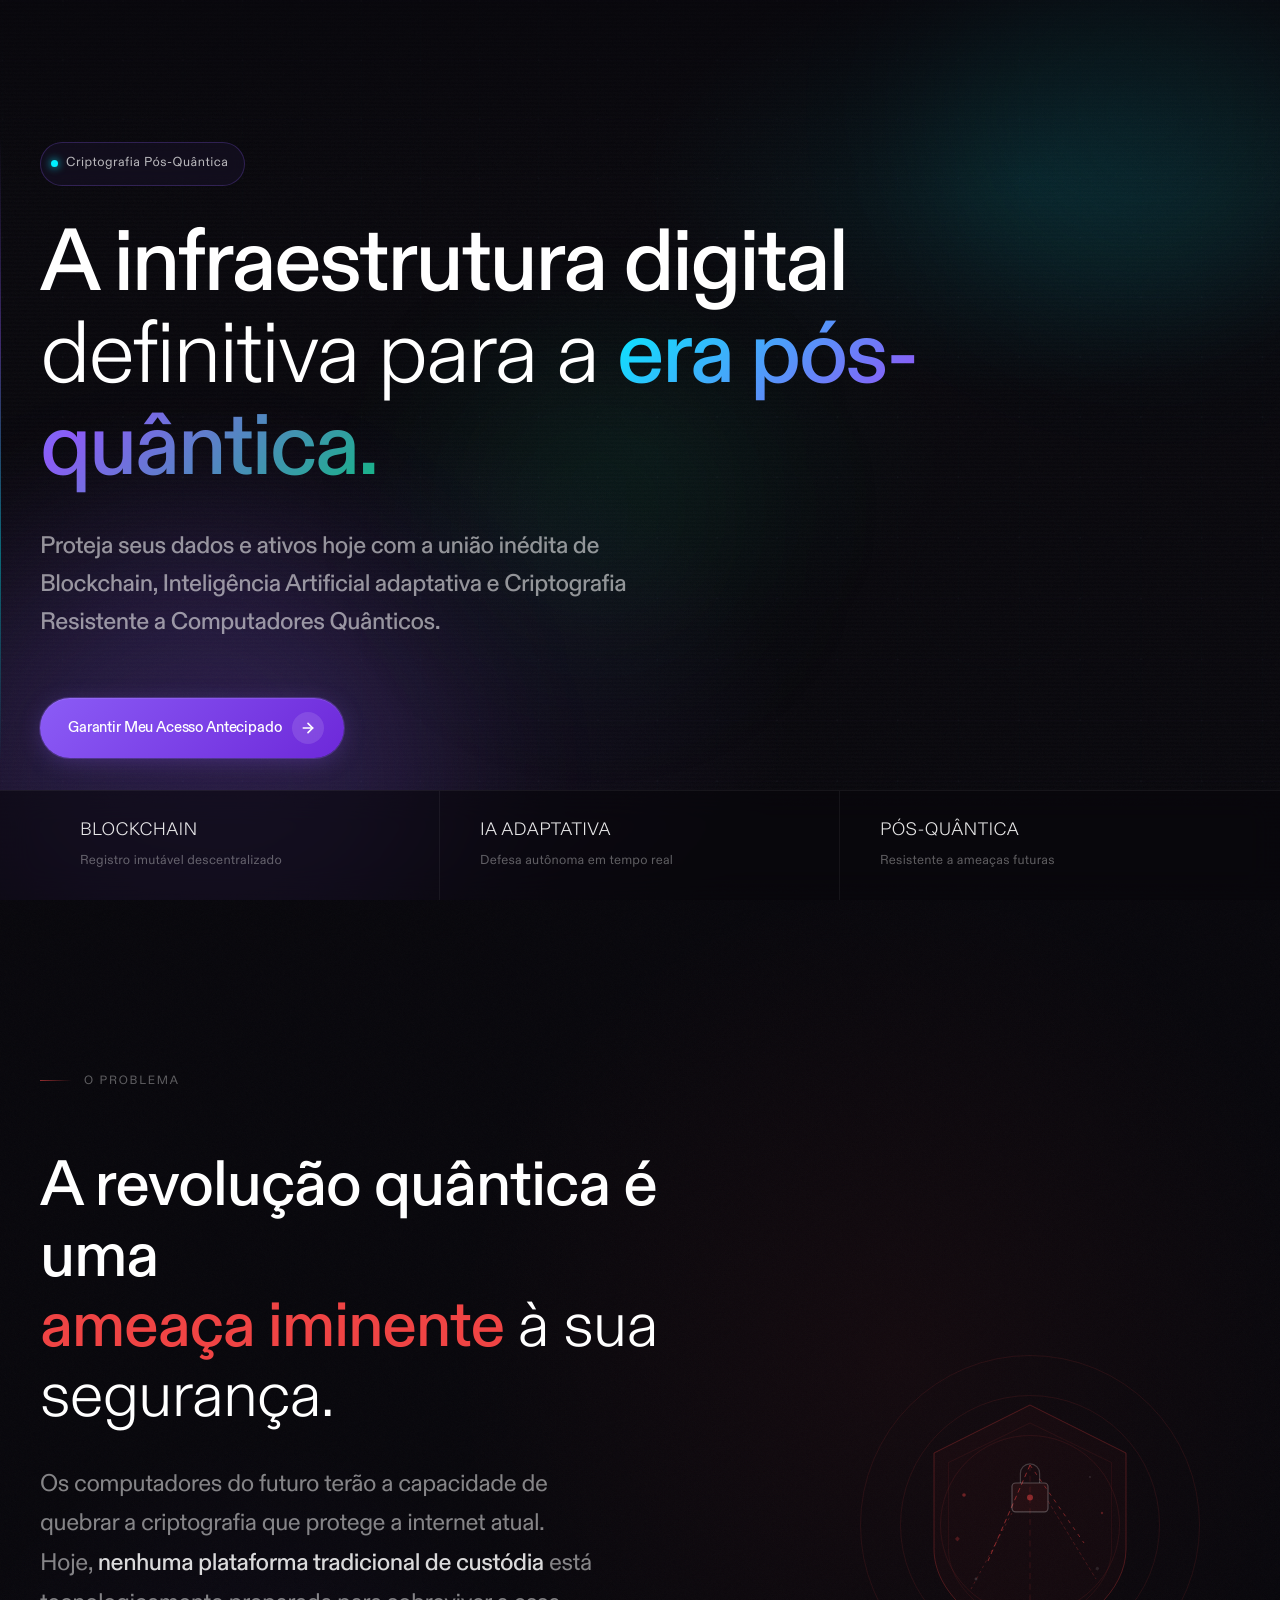
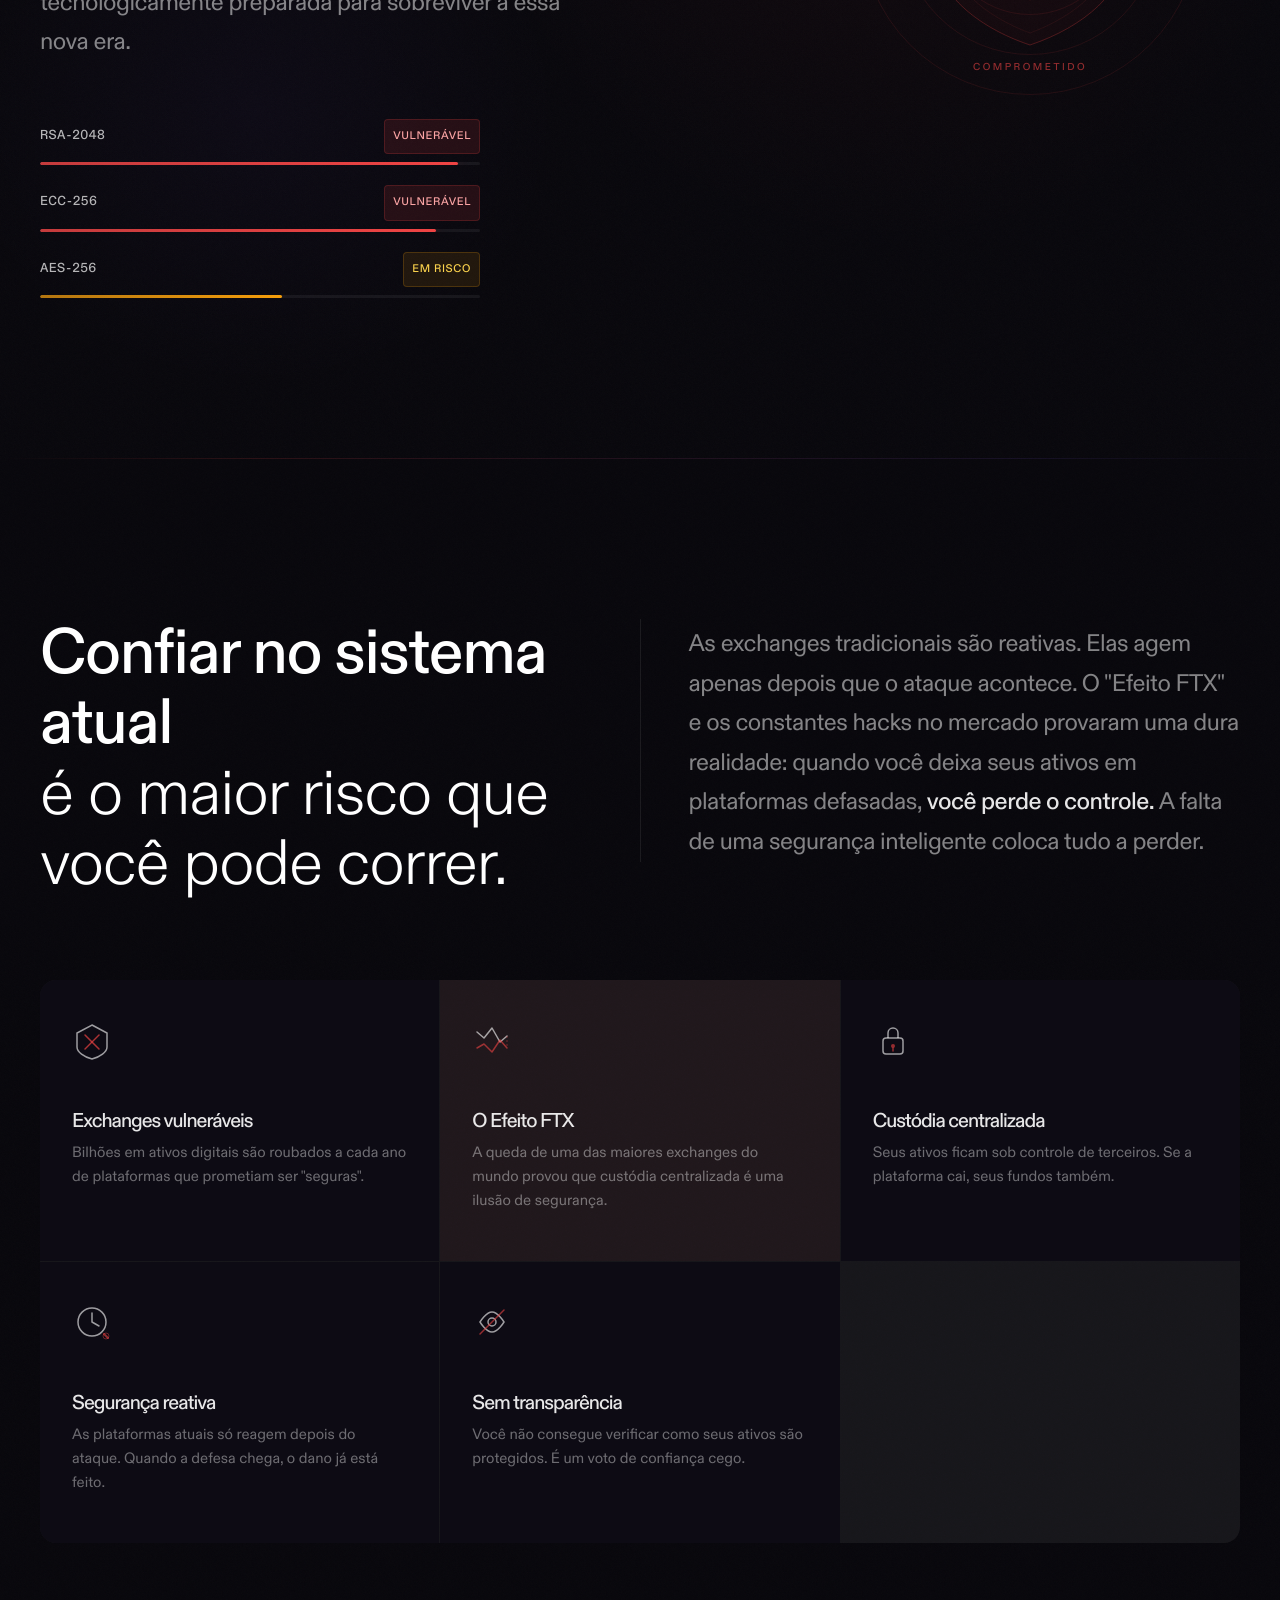
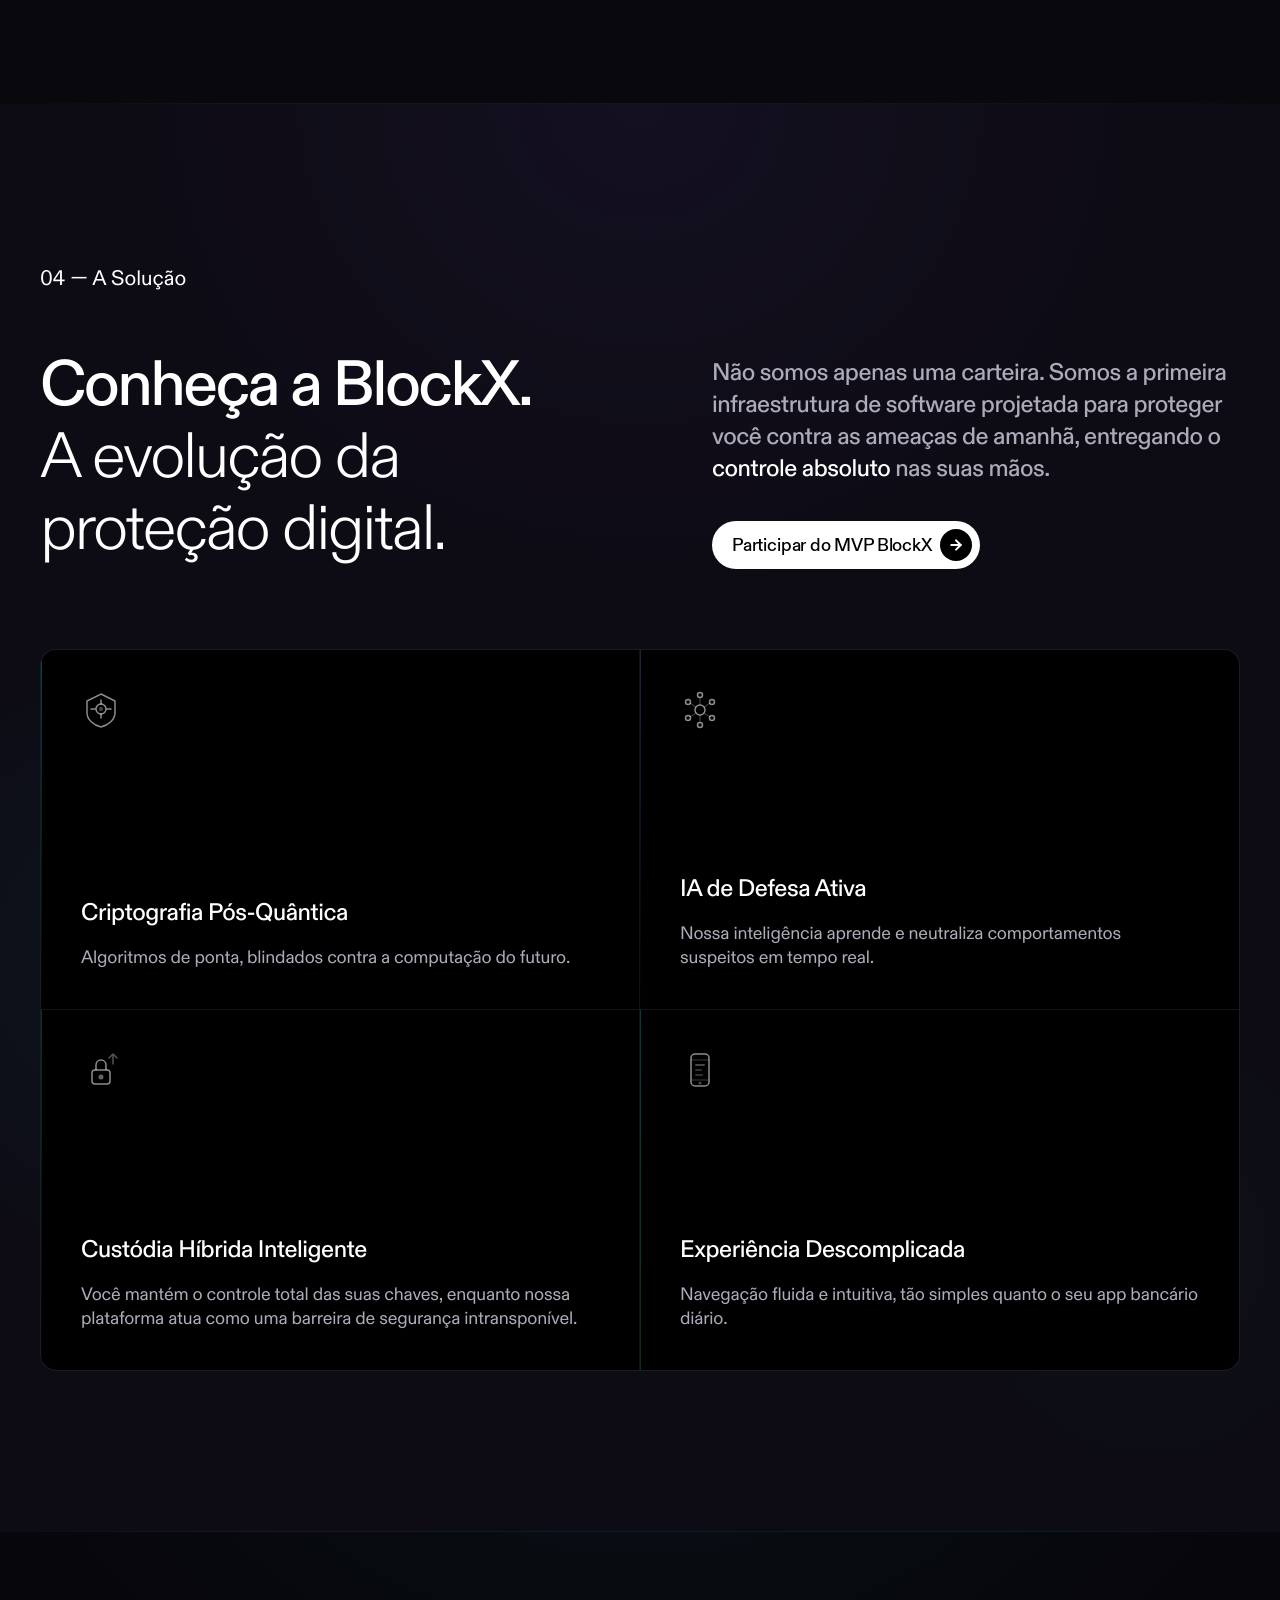
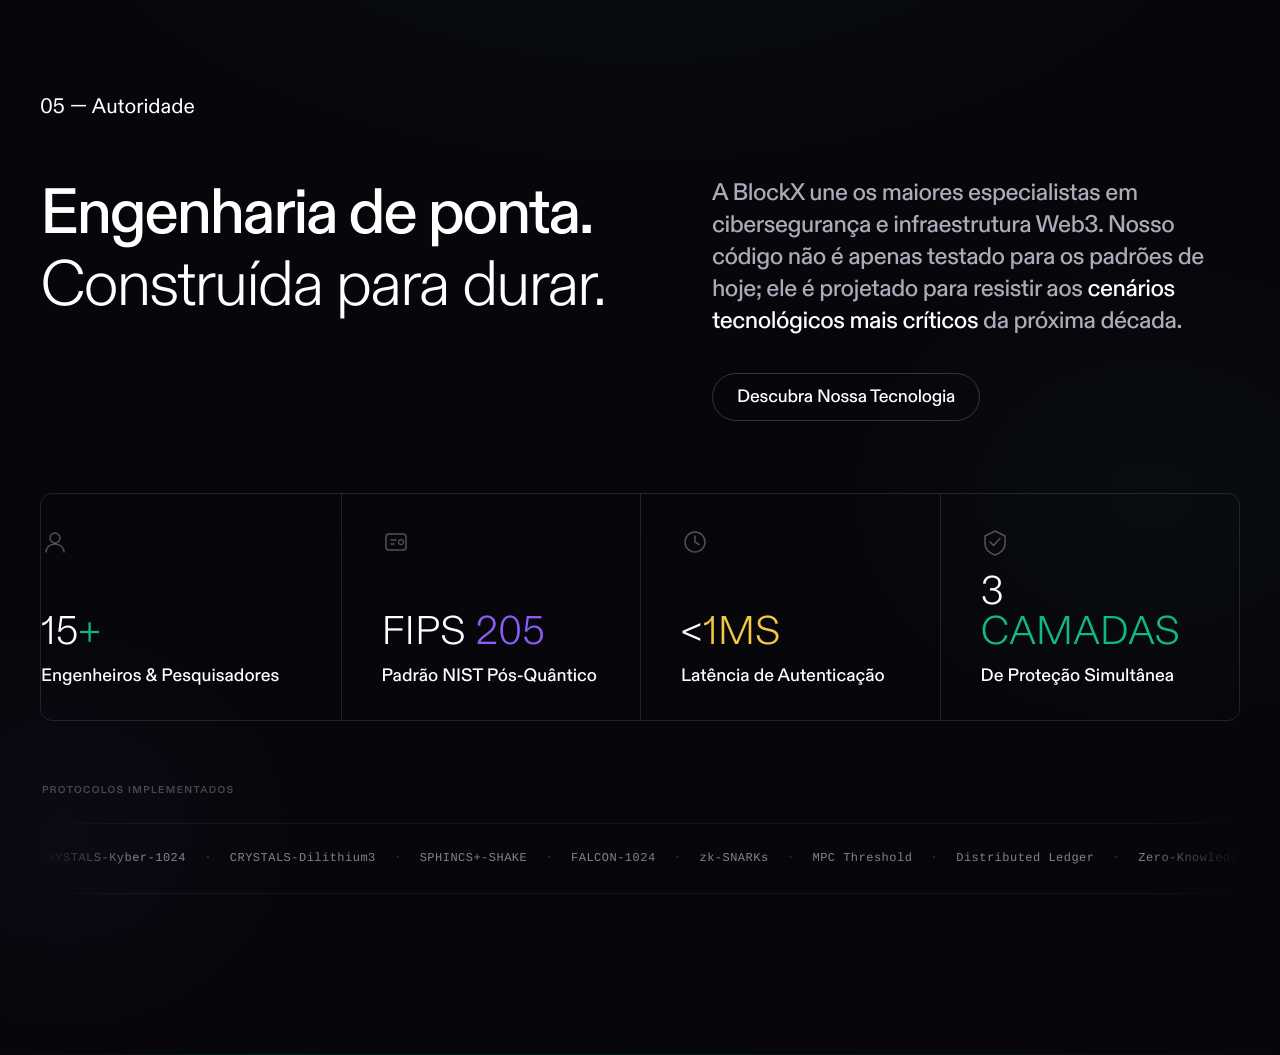
==== index.html @ 58e961c5 "Initial commit: Add core files including index.html, styles.css, and design system for Solana websit" ====
<!DOCTYPE html>
<html class="dark tw-dark" dir="ltr" lang="pt-BR" style="scroll-behavior: smooth;">
<head>
<meta charset="utf-8"/>
<meta content="width=device-width, initial-scale=1" name="viewport"/>
<link data-precedence="next" href="solana.com_pt/assets/ac2cd320dbbf7a24_ec1e7c90ec7a.css" rel="stylesheet"/>
<link data-precedence="next" href="solana.com_pt/assets/bee7d41f96551d3d_ee0231f0ab93.css" rel="stylesheet"/>
<title>Block X — Blockchain e IA para o futuro</title>
<meta content="A infraestrutura digital definitiva para a era pós-quântica. Blockchain, IA adaptativa e Criptografia Quântica." name="description"/>
<link rel="stylesheet" href="styles.css"/>
</head>
<body>

<!-- ════════════════════════════════════════════
     s01 — HERO
     ════════════════════════════════════════════ -->
<section class="vone-hero" id="hero" aria-labelledby="hero-title">

  <!-- Background layers -->
  <div class="vone-hero__lattice">
    <canvas id="latticeCanvas"></canvas>
  </div>

  <div class="vone-hero__glow"></div>
  <div class="vone-hero__glow-orb vone-hero__glow-orb--violet"></div>
  <div class="vone-hero__glow-orb vone-hero__glow-orb--cyan"></div>
  <div class="vone-hero__glow-orb vone-hero__glow-orb--emerald"></div>
  <div class="vone-hero__noise"></div>
  <div class="vone-hero__scanline"></div>
  <div class="vone-hero__top-fade"></div>
  <div class="vone-hero__accent-line"></div>

  <!-- Floating geometric shapes -->
  <div class="vone-hero__geo vone-hero__geo--hex">
    <svg viewBox="0 0 280 280" fill="none" xmlns="http://www.w3.org/2000/svg">
      <path d="M140 10L260 75V205L140 270L20 205V75L140 10Z" stroke="rgba(139,92,246,0.6)" stroke-width="0.5"/>
      <path d="M140 40L230 90V190L140 240L50 190V90L140 40Z" stroke="rgba(0,240,255,0.4)" stroke-width="0.5"/>
      <path d="M140 70L200 105V175L140 210L80 175V105L140 70Z" stroke="rgba(16,185,129,0.3)" stroke-width="0.5"/>
    </svg>
  </div>

  <div class="vone-hero__geo vone-hero__geo--ring">
    <svg viewBox="0 0 180 180" fill="none" xmlns="http://www.w3.org/2000/svg">
      <circle cx="90" cy="90" r="85" stroke="rgba(0,240,255,0.5)" stroke-width="0.5"/>
      <circle cx="90" cy="90" r="65" stroke="rgba(139,92,246,0.4)" stroke-width="0.5"/>
      <circle cx="90" cy="90" r="45" stroke="rgba(16,185,129,0.3)" stroke-width="0.5"/>
      <line x1="90" y1="5" x2="90" y2="175" stroke="rgba(255,255,255,0.1)" stroke-width="0.3"/>
      <line x1="5" y1="90" x2="175" y2="90" stroke="rgba(255,255,255,0.1)" stroke-width="0.3"/>
    </svg>
  </div>

  <!-- Main content -->
  <div class="vone-hero__content max-w-screen-2xl w-full mx-auto px-5 md:px-8 xl:px-10">

    <!-- Eyebrow tag -->
    <div class="vone-hero__tag vone-fade-up vone-fade-up--d1">
      <span class="vone-hero__tag-dot"></span>
      <span>Criptografia Pós-Quântica</span>
    </div>

    <!-- Headline -->
    <h1 id="hero-title" class="vone-hero__headline nd-heading-2xl vone-fade-up vone-fade-up--d2">
      A infraestrutura digital<br/>
      <span class="font-light">definitiva para a </span><span class="vone-hero__headline-accent">era pós-quântica.</span>
    </h1>

    <!-- Sub-headline -->
    <p class="vone-hero__sub nd-body-xl font-medium vone-fade-up vone-fade-up--d3">
      Proteja seus dados e ativos hoje com a união inédita de Blockchain, Inteligência Artificial adaptativa e Criptografia Resistente a Computadores Quânticos.
    </p>

    <!-- CTA -->
    <div class="vone-hero__cta-area vone-fade-up vone-fade-up--d4">
      <button class="vone-cta-primary" aria-label="Garantir Meu Acesso Antecipado">
        Garantir Meu Acesso Antecipado
        <span class="vone-cta-primary__icon">
          <svg width="16" height="16" viewBox="0 0 24 24" fill="none" stroke="currentColor" stroke-width="2.5" stroke-linecap="round" stroke-linejoin="round"><path d="M5 12h14"/><path d="m12 5 7 7-7 7"/></svg>
        </span>
      </button>
    </div>

  </div>

  <!-- Bottom stats strip -->
  <div class="vone-hero__stats vone-fade-up vone-fade-up--d5">
    <div class="vone-hero__stats-grid max-w-screen-2xl w-full mx-auto px-5 md:px-8 xl:px-10">
      <div class="vone-hero__stat">
        <span class="vone-hero__stat-value">Blockchain</span>
        <span class="vone-hero__stat-label">Registro imutável descentralizado</span>
      </div>
      <div class="vone-hero__stat">
        <span class="vone-hero__stat-value">IA Adaptativa</span>
        <span class="vone-hero__stat-label">Defesa autônoma em tempo real</span>
      </div>
      <div class="vone-hero__stat">
        <span class="vone-hero__stat-value">Pós-Quântica</span>
        <span class="vone-hero__stat-label">Resistente a ameaças futuras</span>
      </div>
    </div>
  </div>

</section>


<!-- ════════════════════════════════════════════
     s02 — PROBLEMA
     ════════════════════════════════════════════ -->
<section class="vone-problem" id="problema" aria-labelledby="problem-title">

  <!-- Background layers -->
  <div class="vone-problem__bg-noise"></div>
  <div class="vone-problem__bg-glow"></div>

  <div class="vone-problem__content max-w-screen-2xl w-full mx-auto px-5 md:px-8 xl:px-10">

    <!-- Top: eyebrow -->
    <div class="vone-problem__eyebrow">
      <span class="vone-problem__eyebrow-line"></span>
      <span>O Problema</span>
    </div>

    <!-- Main grid: text + visual -->
    <div class="vone-problem__grid">

      <!-- Left: text content -->
      <div class="vone-problem__text">
        <h2 id="problem-title" class="vone-problem__headline nd-heading-l">
          A revolução quântica é uma<br/>
          <span class="vone-problem__headline-danger">ameaça iminente</span>
          <span class="font-light"> à sua segurança.</span>
        </h2>

        <p class="vone-problem__desc nd-body-xl">
          Os computadores do futuro terão a capacidade de quebrar a criptografia que protege a internet atual. Hoje, <strong>nenhuma plataforma tradicional de custódia</strong> está tecnologicamente preparada para sobreviver a essa nova era.
        </p>

        <!-- Vulnerability indicators -->
        <div class="vone-problem__indicators">
          <div class="vone-problem__indicator">
            <div class="vone-problem__indicator-header">
              <span class="vone-problem__indicator-label">RSA-2048</span>
              <span class="vone-problem__indicator-status vone-problem__indicator-status--critical">Vulnerável</span>
            </div>
            <div class="vone-problem__indicator-bar">
              <div class="vone-problem__indicator-fill vone-problem__indicator-fill--critical" style="--fill-width: 95%"></div>
            </div>
          </div>
          <div class="vone-problem__indicator">
            <div class="vone-problem__indicator-header">
              <span class="vone-problem__indicator-label">ECC-256</span>
              <span class="vone-problem__indicator-status vone-problem__indicator-status--critical">Vulnerável</span>
            </div>
            <div class="vone-problem__indicator-bar">
              <div class="vone-problem__indicator-fill vone-problem__indicator-fill--critical" style="--fill-width: 90%"></div>
            </div>
          </div>
          <div class="vone-problem__indicator">
            <div class="vone-problem__indicator-header">
              <span class="vone-problem__indicator-label">AES-256</span>
              <span class="vone-problem__indicator-status vone-problem__indicator-status--warn">Em risco</span>
            </div>
            <div class="vone-problem__indicator-bar">
              <div class="vone-problem__indicator-fill vone-problem__indicator-fill--warn" style="--fill-width: 55%"></div>
            </div>
          </div>
        </div>
      </div>

      <!-- Right: visual — fractured shield -->
      <div class="vone-problem__visual">
        <div class="vone-problem__shield-wrap">

          <!-- Pulsing danger rings -->
          <div class="vone-problem__pulse-ring vone-problem__pulse-ring--1"></div>
          <div class="vone-problem__pulse-ring vone-problem__pulse-ring--2"></div>
          <div class="vone-problem__pulse-ring vone-problem__pulse-ring--3"></div>

          <!-- Main shield SVG -->
          <svg class="vone-problem__shield" viewBox="0 0 200 220" fill="none" xmlns="http://www.w3.org/2000/svg">
            <!-- Shield body -->
            <path d="M100 10L180 50V130C180 165 145 195 100 210C55 195 20 165 20 130V50L100 10Z" stroke="rgba(239,68,68,0.3)" stroke-width="0.75" fill="rgba(239,68,68,0.03)"/>
            <path d="M100 25L168 58V130C168 160 138 186 100 200C62 186 32 160 32 130V58L100 25Z" stroke="rgba(239,68,68,0.15)" stroke-width="0.5" fill="none"/>

            <!-- Fracture lines -->
            <line class="vone-problem__crack vone-problem__crack--1" x1="100" y1="60" x2="65" y2="140" stroke="rgba(239,68,68,0.6)" stroke-width="0.75" stroke-dasharray="4 3"/>
            <line class="vone-problem__crack vone-problem__crack--2" x1="100" y1="60" x2="145" y2="125" stroke="rgba(239,68,68,0.5)" stroke-width="0.75" stroke-dasharray="3 4"/>
            <line class="vone-problem__crack vone-problem__crack--3" x1="85" y1="100" x2="50" y2="165" stroke="rgba(239,68,68,0.4)" stroke-width="0.5" stroke-dasharray="2 3"/>
            <line class="vone-problem__crack vone-problem__crack--4" x1="115" y1="90" x2="155" y2="155" stroke="rgba(239,68,68,0.35)" stroke-width="0.5" stroke-dasharray="3 2"/>
            <line class="vone-problem__crack vone-problem__crack--5" x1="100" y1="60" x2="100" y2="175" stroke="rgba(239,68,68,0.25)" stroke-width="0.5" stroke-dasharray="5 4"/>

            <!-- Lock icon in center -->
            <rect x="85" y="75" width="30" height="24" rx="3" stroke="rgba(255,255,255,0.25)" stroke-width="1" fill="rgba(239,68,68,0.06)"/>
            <path d="M92 75V67C92 62.5 95.5 59 100 59C104.5 59 108 62.5 108 67V75" stroke="rgba(255,255,255,0.2)" stroke-width="1" fill="none"/>
            <circle cx="100" cy="87" r="2.5" fill="rgba(239,68,68,0.5)"/>

            <!-- Floating debris particles -->
            <circle class="vone-problem__debris vone-problem__debris--1" cx="45" cy="85" r="1.5" fill="rgba(239,68,68,0.4)"/>
            <circle class="vone-problem__debris vone-problem__debris--2" cx="160" cy="100" r="1" fill="rgba(239,68,68,0.3)"/>
            <circle class="vone-problem__debris vone-problem__debris--3" cx="55" cy="155" r="1.2" fill="rgba(255,255,255,0.15)"/>
            <circle class="vone-problem__debris vone-problem__debris--4" cx="150" cy="70" r="0.8" fill="rgba(255,255,255,0.12)"/>
            <rect class="vone-problem__debris vone-problem__debris--5" x="38" y="120" width="3" height="3" rx="0.5" fill="rgba(239,68,68,0.25)" transform="rotate(45 39.5 121.5)"/>
            <rect class="vone-problem__debris vone-problem__debris--6" x="155" y="145" width="2.5" height="2.5" rx="0.5" fill="rgba(255,255,255,0.1)" transform="rotate(30 156 146)"/>
          </svg>

          <!-- Glitch label -->
          <div class="vone-problem__shield-label">
            <span class="vone-problem__shield-label-text" data-text="COMPROMETIDO">COMPROMETIDO</span>
          </div>
        </div>
      </div>

    </div>

  </div>

  <!-- Bottom divider with gradient -->
  <div class="vone-problem__divider">
    <div class="vone-problem__divider-line"></div>
  </div>

</section>


<!-- ════════════════════════════════════════════
     s03 — AGITAÇÃO
     ════════════════════════════════════════════ -->
<section class="vone-agitation" id="agitacao" aria-labelledby="agitation-title">

  <div class="vone-agitation__bg-noise"></div>

  <div class="vone-agitation__content max-w-screen-2xl w-full mx-auto px-5 md:px-8 xl:px-10">

    <!-- Header: split layout (headline left + description right) -->
    <div class="vone-agitation__header">
      <div class="vone-agitation__header-left">
        <h2 id="agitation-title" class="vone-agitation__headline nd-heading-l">
          Confiar no sistema atual<br/>
          <span class="font-light">é o maior risco que você pode correr.</span>
        </h2>
      </div>
      <div class="vone-agitation__header-right">
        <p class="vone-agitation__desc nd-body-xl">
          As exchanges tradicionais são reativas. Elas agem apenas depois que o ataque acontece. O "Efeito FTX" e os constantes hacks no mercado provaram uma dura realidade: quando você deixa seus ativos em plataformas defasadas, <strong>você perde o controle.</strong> A falta de uma segurança inteligente coloca tudo a perder.
        </p>
      </div>
    </div>

    <!-- Cards grid: pain points -->
    <div class="vone-agitation__grid">

      <!-- Card 1 -->
      <a class="vone-agitation__card" href="#" tabindex="-1">
        <div class="vone-agitation__card-icon">
          <svg width="40" height="40" viewBox="0 0 40 40" fill="none" xmlns="http://www.w3.org/2000/svg">
            <path d="M20 5L35 13V27C35 32 28 37 20 39C12 37 5 32 5 27V13L20 5Z" stroke="currentColor" stroke-width="1.5" fill="none"/>
            <line x1="13" y1="15" x2="27" y2="29" stroke="rgba(239,68,68,0.7)" stroke-width="1.5" stroke-linecap="round"/>
            <line x1="27" y1="15" x2="13" y2="29" stroke="rgba(239,68,68,0.7)" stroke-width="1.5" stroke-linecap="round"/>
          </svg>
        </div>
        <div>
          <h4 class="vone-agitation__card-title">Exchanges vulneráveis</h4>
          <p class="vone-agitation__card-desc">Bilhões em ativos digitais são roubados a cada ano de plataformas que prometiam ser "seguras".</p>
        </div>
      </a>

      <!-- Card 2 -->
      <a class="vone-agitation__card vone-agitation__card--highlight" href="#" tabindex="-1">
        <div class="vone-agitation__card-icon">
          <svg width="40" height="40" viewBox="0 0 40 40" fill="none" xmlns="http://www.w3.org/2000/svg">
            <polyline points="5,12 12,18 20,8 28,22 35,16" stroke="currentColor" stroke-width="1.5" fill="none" stroke-linecap="round" stroke-linejoin="round"/>
            <polyline points="5,28 12,24 20,32 28,20 35,28" stroke="rgba(239,68,68,0.6)" stroke-width="1.5" fill="none" stroke-linecap="round" stroke-linejoin="round"/>
            <line x1="35" y1="16" x2="35" y2="28" stroke="rgba(239,68,68,0.4)" stroke-width="1" stroke-dasharray="2 2"/>
          </svg>
        </div>
        <div>
          <h4 class="vone-agitation__card-title">O Efeito FTX</h4>
          <p class="vone-agitation__card-desc">A queda de uma das maiores exchanges do mundo provou que custódia centralizada é uma ilusão de segurança.</p>
        </div>
      </a>

      <!-- Card 3 -->
      <a class="vone-agitation__card" href="#" tabindex="-1">
        <div class="vone-agitation__card-icon">
          <svg width="40" height="40" viewBox="0 0 40 40" fill="none" xmlns="http://www.w3.org/2000/svg">
            <rect x="10" y="18" width="20" height="16" rx="3" stroke="currentColor" stroke-width="1.5"/>
            <path d="M15 18V13C15 10.2 17.2 8 20 8C22.8 8 25 10.2 25 13V18" stroke="currentColor" stroke-width="1.5" fill="none"/>
            <circle cx="20" cy="26" r="2" fill="rgba(239,68,68,0.6)"/>
            <line x1="20" y1="28" x2="20" y2="31" stroke="rgba(239,68,68,0.6)" stroke-width="1.5" stroke-linecap="round"/>
          </svg>
        </div>
        <div>
          <h4 class="vone-agitation__card-title">Custódia centralizada</h4>
          <p class="vone-agitation__card-desc">Seus ativos ficam sob controle de terceiros. Se a plataforma cai, seus fundos também.</p>
        </div>
      </a>

      <!-- Card 4 -->
      <a class="vone-agitation__card" href="#" tabindex="-1">
        <div class="vone-agitation__card-icon">
          <svg width="40" height="40" viewBox="0 0 40 40" fill="none" xmlns="http://www.w3.org/2000/svg">
            <circle cx="20" cy="20" r="14" stroke="currentColor" stroke-width="1.5"/>
            <polyline points="20,11 20,20 27,24" stroke="currentColor" stroke-width="1.5" stroke-linecap="round" stroke-linejoin="round" fill="none"/>
            <path d="M32 32L36 36" stroke="rgba(239,68,68,0.6)" stroke-width="2" stroke-linecap="round"/>
            <circle cx="34" cy="34" r="3" stroke="rgba(239,68,68,0.4)" stroke-width="1" fill="none"/>
          </svg>
        </div>
        <div>
          <h4 class="vone-agitation__card-title">Segurança reativa</h4>
          <p class="vone-agitation__card-desc">As plataformas atuais só reagem depois do ataque. Quando a defesa chega, o dano já está feito.</p>
        </div>
      </a>

      <!-- Card 5 -->
      <a class="vone-agitation__card" href="#" tabindex="-1">
        <div class="vone-agitation__card-icon">
          <svg width="40" height="40" viewBox="0 0 40 40" fill="none" xmlns="http://www.w3.org/2000/svg">
            <path d="M8 20C8 20 14 10 20 10C26 10 32 20 32 20C32 20 26 30 20 30C14 30 8 20 8 20Z" stroke="currentColor" stroke-width="1.5" fill="none"/>
            <circle cx="20" cy="20" r="4" stroke="currentColor" stroke-width="1.5"/>
            <line x1="8" y1="32" x2="32" y2="8" stroke="rgba(239,68,68,0.6)" stroke-width="1.5" stroke-linecap="round"/>
          </svg>
        </div>
        <div>
          <h4 class="vone-agitation__card-title">Sem transparência</h4>
          <p class="vone-agitation__card-desc">Você não consegue verificar como seus ativos são protegidos. É um voto de confiança cego.</p>
        </div>
      </a>

    </div>

  </div>

  <!-- Bottom divider -->
  <div class="vone-agitation__divider">
    <div class="vone-agitation__divider-line"></div>
  </div>

</section>


<!-- ════════════════════════════════════════════
     s04 — SOLUÇÃO
     ════════════════════════════════════════════ -->
<section class="vone-solution" id="solucao" aria-labelledby="solution-title">

  <!-- Background glow -->
  <div class="vone-solution__bg"></div>

  <div class="vone-solution__wrap max-w-screen-2xl w-full mx-auto px-5 md:px-8 xl:px-10">

    <!-- Eyebrow -->
    <div class="ds-section-title vone-solution__eyebrow-label">04 — A Solução</div>

    <!-- Split header: headline left / desc + CTA right -->
    <div class="flex flex-col xl:flex-row gap-[52px] justify-between items-start vone-solution__header">

      <div class="xl:max-w-[50%] grow-0">
        <h2 id="solution-title" class="nd-heading-l">
          Conheça a BlockX.<br/>
          <span class="font-light">A evolução da proteção digital.</span>
        </h2>
      </div>

      <div class="vone-solution__header-body xl:pt-2">
        <p class="nd-body-xl text-nd-mid-em-text font-medium">
          Não somos apenas uma carteira. Somos a primeira infraestrutura de software projetada para proteger você contra as ameaças de amanhã, entregando o <span class="text-nd-high-em-text">controle absoluto</span> nas suas mãos.
        </p>
        <div class="vone-solution__cta-wrap">
          <button aria-label="Participar do MVP BlockX" class="inline-flex items-center justify-center gap-2 whitespace-nowrap text-sm font-medium ring-offset-white transition-colors focus-visible:outline-none focus-visible:ring-2 focus-visible:ring-zinc-950 focus-visible:ring-offset-2 disabled:pointer-events-none disabled:opacity-50 [&_svg]:pointer-events-none [&_svg]:size-4 [&_svg]:shrink-0 dark:ring-offset-zinc-950 dark:focus-visible:ring-zinc-300 hover:bg-[#7b47ff]/90 h-11 px-6 rounded-full md:h-[48px] nd-body-m !px-5 py-3 bg-nd-cta text-nd-inverse hover:!bg-nd-primary/90 tracking-[-0.16px] md:tracking-[-0.18px]">Participar do MVP BlockX<span class="-mr-3 p-1 !size-8 bg-nd-inverse text-nd-cta rounded-full inline-flex items-center justify-center"><svg aria-hidden="true" class="lucide lucide-arrow-right !size-[16px] block" fill="none" height="24" stroke="currentColor" stroke-linecap="round" stroke-linejoin="round" stroke-width="3" viewBox="0 0 24 24" width="24" xmlns="http://www.w3.org/2000/svg"><path d="M5 12h14"></path><path d="m12 5 7 7-7 7"></path></svg></span></button>
        </div>
      </div>

    </div>

    <!-- Benefits: 2×2 card grid -->
    <div class="rounded-2xl border-nd-border-light border-[1px] bg-nd-inverse overflow-hidden relative vone-solution__grid">
      <div class="grid grid-cols-1 md:grid-cols-2">

        <!-- Benefit 01: Criptografia Pós-Quântica -->
        <article class="vone-solution__benefit vone-solution__benefit--1">
          <div class="vone-solution__benefit-top">
            <div class="vone-solution__benefit-icon">
              <svg width="40" height="40" viewBox="0 0 40 40" fill="none" xmlns="http://www.w3.org/2000/svg">
                <path d="M20 4L34 11V23C34 29.5 27.5 35 20 37C12.5 35 6 29.5 6 23V11L20 4Z" stroke="currentColor" stroke-width="1.5" fill="none"/>
                <circle cx="20" cy="19" r="5" stroke="currentColor" stroke-width="1.5" fill="none"/>
                <path d="M20 14V10M20 28V24M14 19H10M30 19H26" stroke="currentColor" stroke-width="1.5" stroke-linecap="round"/>
                <circle cx="20" cy="19" r="2" fill="currentColor" opacity="0.5"/>
              </svg>
            </div>
          </div>
          <div>
            <h4 class="nd-heading-s">Criptografia Pós-Quântica</h4>
            <p class="nd-body-m text-nd-mid-em-text vone-solution__benefit-desc">Algoritmos de ponta, blindados contra a computação do futuro.</p>
          </div>
        </article>

        <!-- Benefit 02: IA de Defesa Ativa -->
        <article class="vone-solution__benefit vone-solution__benefit--2">
          <div class="vone-solution__benefit-top">
            <div class="vone-solution__benefit-icon">
              <svg width="40" height="40" viewBox="0 0 40 40" fill="none" xmlns="http://www.w3.org/2000/svg">
                <circle cx="20" cy="20" r="5" stroke="currentColor" stroke-width="1.5" fill="none"/>
                <circle cx="8"  cy="12" r="2.5" stroke="currentColor" stroke-width="1.5" fill="none"/>
                <circle cx="8"  cy="28" r="2.5" stroke="currentColor" stroke-width="1.5" fill="none"/>
                <circle cx="32" cy="12" r="2.5" stroke="currentColor" stroke-width="1.5" fill="none"/>
                <circle cx="32" cy="28" r="2.5" stroke="currentColor" stroke-width="1.5" fill="none"/>
                <circle cx="20" cy="5"  r="2.5" stroke="currentColor" stroke-width="1.5" fill="none"/>
                <circle cx="20" cy="35" r="2.5" stroke="currentColor" stroke-width="1.5" fill="none"/>
                <line x1="10"  y1="13"  x2="16"  y2="17"  stroke="currentColor" stroke-width="1" opacity="0.5"/>
                <line x1="10"  y1="27"  x2="16"  y2="23"  stroke="currentColor" stroke-width="1" opacity="0.5"/>
                <line x1="30"  y1="13"  x2="24"  y2="17"  stroke="currentColor" stroke-width="1" opacity="0.5"/>
                <line x1="30"  y1="27"  x2="24"  y2="23"  stroke="currentColor" stroke-width="1" opacity="0.5"/>
                <line x1="20"  y1="7.5" x2="20"  y2="15"  stroke="currentColor" stroke-width="1" opacity="0.5"/>
                <line x1="20"  y1="25"  x2="20"  y2="32.5" stroke="currentColor" stroke-width="1" opacity="0.5"/>
              </svg>
            </div>
          </div>
          <div>
            <h4 class="nd-heading-s">IA de Defesa Ativa</h4>
            <p class="nd-body-m text-nd-mid-em-text vone-solution__benefit-desc">Nossa inteligência aprende e neutraliza comportamentos suspeitos em tempo real.</p>
          </div>
        </article>

        <!-- Benefit 03: Custódia Híbrida Inteligente -->
        <article class="vone-solution__benefit vone-solution__benefit--3">
          <div class="vone-solution__benefit-top">
            <div class="vone-solution__benefit-icon">
              <svg width="40" height="40" viewBox="0 0 40 40" fill="none" xmlns="http://www.w3.org/2000/svg">
                <rect x="11" y="20" width="18" height="14" rx="3" stroke="currentColor" stroke-width="1.5"/>
                <path d="M15 20V15C15 12.2 17.2 10 20 10C22.8 10 25 12.2 25 15V20" stroke="currentColor" stroke-width="1.5" fill="none"/>
                <circle cx="20" cy="27" r="2.5" fill="currentColor" opacity="0.7"/>
                <path d="M28 8L32 4M32 4L36 8M32 4V14" stroke="currentColor" stroke-width="1.5" stroke-linecap="round" stroke-linejoin="round" opacity="0.6"/>
              </svg>
            </div>
          </div>
          <div>
            <h4 class="nd-heading-s">Custódia Híbrida Inteligente</h4>
            <p class="nd-body-m text-nd-mid-em-text vone-solution__benefit-desc">Você mantém o controle total das suas chaves, enquanto nossa plataforma atua como uma barreira de segurança intransponível.</p>
          </div>
        </article>

        <!-- Benefit 04: Experiência Descomplicada -->
        <article class="vone-solution__benefit vone-solution__benefit--4">
          <div class="vone-solution__benefit-top">
            <div class="vone-solution__benefit-icon">
              <svg width="40" height="40" viewBox="0 0 40 40" fill="none" xmlns="http://www.w3.org/2000/svg">
                <rect x="11" y="4" width="18" height="32" rx="4" stroke="currentColor" stroke-width="1.5" fill="none"/>
                <line x1="11" y1="10" x2="29" y2="10" stroke="currentColor" stroke-width="1" opacity="0.4"/>
                <line x1="11" y1="30" x2="29" y2="30" stroke="currentColor" stroke-width="1" opacity="0.4"/>
                <circle cx="20" cy="33" r="1.5" fill="currentColor" opacity="0.5"/>
                <rect x="15" y="14" width="10" height="2" rx="1" fill="currentColor" opacity="0.5"/>
                <rect x="15" y="19" width="7"  height="2" rx="1" fill="currentColor" opacity="0.35"/>
                <rect x="15" y="24" width="8"  height="2" rx="1" fill="currentColor" opacity="0.35"/>
              </svg>
            </div>
          </div>
          <div>
            <h4 class="nd-heading-s">Experiência Descomplicada</h4>
            <p class="nd-body-m text-nd-mid-em-text vone-solution__benefit-desc">Navegação fluida e intuitiva, tão simples quanto o seu app bancário diário.</p>
          </div>
        </article>

      </div>
    </div>

  </div>

  <!-- Bottom divider -->
  <div class="vone-solution__divider">
    <div class="vone-solution__divider-line"></div>
  </div>

</section>


<!-- ════════════════════════════════════════════
     s05 — AUTORIDADE
     ════════════════════════════════════════════ -->
<section class="vone-authority" id="autoridade" aria-labelledby="authority-title">

  <div class="vone-authority__bg"></div>

  <div class="vone-authority__wrap max-w-screen-2xl w-full mx-auto px-5 md:px-8 xl:px-10">

    <!-- Eyebrow -->
    <div class="ds-section-title vone-authority__eyebrow">05 — Autoridade</div>

    <!-- Split header: headline + desc + CTA -->
    <div class="flex flex-col xl:flex-row gap-[52px] justify-between items-start vone-authority__header">

      <div class="xl:max-w-[50%] grow-0">
        <h2 id="authority-title" class="nd-heading-l">
          Engenharia de ponta.<br/>
          <span class="font-light">Construída para durar.</span>
        </h2>
      </div>

      <div class="vone-authority__header-right xl:pt-2">
        <p class="nd-body-xl text-nd-mid-em-text font-medium">
          A BlockX une os maiores especialistas em cibersegurança e infraestrutura Web3. Nosso código não é apenas testado para os padrões de hoje; ele é projetado para resistir aos <span class="text-nd-high-em-text">cenários tecnológicos mais críticos</span> da próxima década.
        </p>
        <div class="vone-authority__cta-row">
          <a href="#" aria-label="Descubra Nossa Tecnologia" class="inline-flex items-center justify-center gap-2 whitespace-nowrap text-sm font-medium ring-offset-white transition-colors focus-visible:outline-none focus-visible:ring-2 focus-visible:ring-zinc-950 focus-visible:ring-offset-2 disabled:pointer-events-none disabled:opacity-50 [&_svg]:pointer-events-none [&_svg]:size-4 [&_svg]:shrink-0 dark:ring-offset-zinc-950 dark:focus-visible:ring-zinc-300 rounded-full border-[1px] border-nd-border-prominent not-hover:bg-transparent hover:bg-nd-border-prominent px-6 h-12 w-auto nd-body-m text-inherit">Descubra Nossa Tecnologia</a>
        </div>
      </div>

    </div>

    <!-- Stat cards: 4-column grid (design system pattern) -->
    <div class="grid grid-cols-2 w-full xl:grid-cols-4 border border-nd-border-light rounded-xl overflow-hidden vone-authority__stats">

      <div class="p-4 md:p-8 xl:px-10 flex flex-col justify-between gap-4 max-xl:border-b border-nd-border-light xl:pl-0 max-xl:border-t">
        <div class="vone-authority__stat-icon">
          <svg width="28" height="28" viewBox="0 0 28 28" fill="none" xmlns="http://www.w3.org/2000/svg">
            <circle cx="14" cy="10" r="5" stroke="currentColor" stroke-width="1.5" fill="none"/>
            <path d="M5 24C5 19.5 9 16 14 16C19 16 23 19.5 23 24" stroke="currentColor" stroke-width="1.5" stroke-linecap="round" fill="none"/>
          </svg>
        </div>
        <div>
          <div class="text-[20px] xl:text-[40px] leading-none font-light uppercase">15<span class="text-nd-highlight-green">+</span></div>
          <div class="mt-1.5 md:mt-1 xl:mt-3 text-[14px] md:text-[18px] leading-[1.33] font-medium">Engenheiros &amp; Pesquisadores</div>
        </div>
      </div>

      <div class="p-4 md:p-8 xl:px-10 flex flex-col justify-between gap-4 max-xl:border-b border-nd-border-light border-l max-xl:border-t xl:border-l">
        <div class="vone-authority__stat-icon">
          <svg width="28" height="28" viewBox="0 0 28 28" fill="none" xmlns="http://www.w3.org/2000/svg">
            <rect x="4" y="6" width="20" height="16" rx="3" stroke="currentColor" stroke-width="1.5" fill="none"/>
            <path d="M9 12h5M9 16h3" stroke="currentColor" stroke-width="1.5" stroke-linecap="round"/>
            <circle cx="19" cy="14" r="2.5" stroke="currentColor" stroke-width="1.25" fill="none"/>
          </svg>
        </div>
        <div>
          <div class="text-[20px] xl:text-[40px] leading-none font-light uppercase">FIPS<span class="text-nd-highlight-lavendar"> 205</span></div>
          <div class="mt-1.5 md:mt-1 xl:mt-3 text-[14px] md:text-[18px] leading-[1.33] font-medium">Padrão NIST Pós-Quântico</div>
        </div>
      </div>

      <div class="p-4 md:p-8 xl:px-10 flex flex-col justify-between gap-4 max-xl:border-b border-nd-border-light xl:border-l">
        <div class="vone-authority__stat-icon">
          <svg width="28" height="28" viewBox="0 0 28 28" fill="none" xmlns="http://www.w3.org/2000/svg">
            <circle cx="14" cy="14" r="10" stroke="currentColor" stroke-width="1.5" fill="none"/>
            <path d="M14 8v6l4 2.5" stroke="currentColor" stroke-width="1.5" stroke-linecap="round" stroke-linejoin="round" fill="none"/>
          </svg>
        </div>
        <div>
          <div class="text-[20px] xl:text-[40px] leading-none font-light uppercase">&lt;<span class="text-nd-highlight-gold">1ms</span></div>
          <div class="mt-1.5 md:mt-1 xl:mt-3 text-[14px] md:text-[18px] leading-[1.33] font-medium">Latência de Autenticação</div>
        </div>
      </div>

      <div class="p-4 md:p-8 xl:px-10 flex flex-col justify-between gap-4 border-nd-border-light border-l">
        <div class="vone-authority__stat-icon">
          <svg width="28" height="28" viewBox="0 0 28 28" fill="none" xmlns="http://www.w3.org/2000/svg">
            <path d="M14 3L24 8V16C24 21 19.5 25.5 14 27C8.5 25.5 4 21 4 16V8L14 3Z" stroke="currentColor" stroke-width="1.5" fill="none"/>
            <path d="M9 14l3.5 3.5 6.5-7" stroke="currentColor" stroke-width="1.5" stroke-linecap="round" stroke-linejoin="round" fill="none"/>
          </svg>
        </div>
        <div>
          <div class="text-[20px] xl:text-[40px] leading-none font-light uppercase">3<span class="text-nd-highlight-green"> Camadas</span></div>
          <div class="mt-1.5 md:mt-1 xl:mt-3 text-[14px] md:text-[18px] leading-[1.33] font-medium">De Proteção Simultânea</div>
        </div>
      </div>

    </div>

    <!-- Protocol stack strip -->
    <div class="vone-authority__protocols">
      <div class="vone-authority__protocols-label">Protocolos Implementados</div>
      <div class="vone-authority__protocols-track">
        <div class="vone-authority__protocols-inner">
          <span class="vone-authority__proto-tag">CRYSTALS-Kyber-1024</span>
          <span class="vone-authority__proto-sep">·</span>
          <span class="vone-authority__proto-tag">CRYSTALS-Dilithium3</span>
          <span class="vone-authority__proto-sep">·</span>
          <span class="vone-authority__proto-tag">SPHINCS+-SHAKE</span>
          <span class="vone-authority__proto-sep">·</span>
          <span class="vone-authority__proto-tag">FALCON-1024</span>
          <span class="vone-authority__proto-sep">·</span>
          <span class="vone-authority__proto-tag">zk-SNARKs</span>
          <span class="vone-authority__proto-sep">·</span>
          <span class="vone-authority__proto-tag">MPC Threshold</span>
          <span class="vone-authority__proto-sep">·</span>
          <span class="vone-authority__proto-tag">Distributed Ledger</span>
          <span class="vone-authority__proto-sep">·</span>
          <span class="vone-authority__proto-tag">Zero-Knowledge Proofs</span>
          <!-- repeat for seamless scroll -->
          <span class="vone-authority__proto-sep" aria-hidden="true">·</span>
          <span class="vone-authority__proto-tag" aria-hidden="true">CRYSTALS-Kyber-1024</span>
          <span class="vone-authority__proto-sep" aria-hidden="true">·</span>
          <span class="vone-authority__proto-tag" aria-hidden="true">CRYSTALS-Dilithium3</span>
          <span class="vone-authority__proto-sep" aria-hidden="true">·</span>
          <span class="vone-authority__proto-tag" aria-hidden="true">SPHINCS+-SHAKE</span>
          <span class="vone-authority__proto-sep" aria-hidden="true">·</span>
          <span class="vone-authority__proto-tag" aria-hidden="true">FALCON-1024</span>
          <span class="vone-authority__proto-sep" aria-hidden="true">·</span>
          <span class="vone-authority__proto-tag" aria-hidden="true">zk-SNARKs</span>
          <span class="vone-authority__proto-sep" aria-hidden="true">·</span>
          <span class="vone-authority__proto-tag" aria-hidden="true">MPC Threshold</span>
          <span class="vone-authority__proto-sep" aria-hidden="true">·</span>
          <span class="vone-authority__proto-tag" aria-hidden="true">Distributed Ledger</span>
          <span class="vone-authority__proto-sep" aria-hidden="true">·</span>
          <span class="vone-authority__proto-tag" aria-hidden="true">Zero-Knowledge Proofs</span>
        </div>
      </div>
    </div>

  </div>

  <!-- Bottom divider -->
  <div class="vone-authority__divider">
    <div class="vone-authority__divider-line"></div>
  </div>

</section>


<script>
(function () {
  const canvas = document.getElementById('latticeCanvas');
  if (!canvas) return;
  const ctx = canvas.getContext('2d');
  let w, h, cols, rows, points;
  const spacing = 60;
  const mouse = { x: -1000, y: -1000 };
  const mouseRadius = 160;

  function resize() {
    const dpr = Math.min(window.devicePixelRatio || 1, 2);
    const rect = canvas.parentElement.getBoundingClientRect();
    w = rect.width;
    h = rect.height;
    canvas.width = w * dpr;
    canvas.height = h * dpr;
    canvas.style.width = w + 'px';
    canvas.style.height = h + 'px';
    ctx.setTransform(dpr, 0, 0, dpr, 0, 0);
    initPoints();
  }

  function initPoints() {
    cols = Math.ceil(w / spacing) + 2;
    rows = Math.ceil(h / spacing) + 2;
    points = [];
    for (let r = 0; r < rows; r++) {
      for (let c = 0; c < cols; c++) {
        points.push({
          ox: c * spacing,
          oy: r * spacing,
          x: c * spacing,
          y: r * spacing,
          vx: (Math.random() - 0.5) * 0.15,
          vy: (Math.random() - 0.5) * 0.15,
        });
      }
    }
  }

  function draw(t) {
    ctx.clearRect(0, 0, w, h);

    for (const p of points) {
      p.x = p.ox + Math.sin(t * 0.0003 + p.ox * 0.005) * 3 + p.vx * Math.sin(t * 0.001);
      p.y = p.oy + Math.cos(t * 0.0004 + p.oy * 0.005) * 3 + p.vy * Math.cos(t * 0.001);
    }

    for (let r = 0; r < rows; r++) {
      for (let c = 0; c < cols; c++) {
        const i = r * cols + c;
        const p = points[i];

        const dx = p.x - mouse.x;
        const dy = p.y - mouse.y;
        const dist = Math.sqrt(dx * dx + dy * dy);
        const influence = Math.max(0, 1 - dist / mouseRadius);

        if (c < cols - 1) {
          const right = points[i + 1];
          const lineAlpha = 0.06 + influence * 0.12;
          ctx.beginPath();
          ctx.moveTo(p.x, p.y);
          ctx.lineTo(right.x, right.y);
          ctx.strokeStyle = `rgba(139, 92, 246, ${lineAlpha})`;
          ctx.lineWidth = 0.5;
          ctx.stroke();
        }

        if (r < rows - 1) {
          const below = points[(r + 1) * cols + c];
          const lineAlpha = 0.04 + influence * 0.1;
          ctx.beginPath();
          ctx.moveTo(p.x, p.y);
          ctx.lineTo(below.x, below.y);
          ctx.strokeStyle = `rgba(0, 240, 255, ${lineAlpha})`;
          ctx.lineWidth = 0.5;
          ctx.stroke();
        }

        const dotAlpha = 0.1 + influence * 0.6;
        const dotSize = 1 + influence * 2;
        ctx.beginPath();
        ctx.arc(p.x, p.y, dotSize, 0, Math.PI * 2);
        ctx.fillStyle = influence > 0.2
          ? `rgba(0, 240, 255, ${dotAlpha})`
          : `rgba(255, 255, 255, ${dotAlpha * 0.5})`;
        ctx.fill();
      }
    }

    requestAnimationFrame(draw);
  }

  canvas.parentElement.addEventListener('mousemove', function (e) {
    const rect = canvas.getBoundingClientRect();
    mouse.x = e.clientX - rect.left;
    mouse.y = e.clientY - rect.top;
  });

  canvas.parentElement.addEventListener('mouseleave', function () {
    mouse.x = -1000;
    mouse.y = -1000;
  });

  window.addEventListener('resize', resize);
  resize();
  requestAnimationFrame(draw);
})();

/* ── Scroll-triggered animations ── */
(function () {
  const observer = new IntersectionObserver(function (entries) {
    entries.forEach(function (entry) {
      if (entry.isIntersecting) {
        entry.target.classList.add('is-visible');
      }
    });
  }, { threshold: 0.2 });

  document.querySelectorAll('.vone-problem, .vone-agitation, .vone-solution, .vone-authority').forEach(function (el) {
    observer.observe(el);
  });
})();
</script>

</body>
</html>
---- solana.com_pt/assets/ac2cd320dbbf7a24_ec1e7c90ec7a.css ----
*,:after,:before{--tw-border-spacing-x:0;--tw-border-spacing-y:0;--tw-translate-x:0;--tw-translate-y:0;--tw-rotate:0;--tw-skew-x:0;--tw-skew-y:0;--tw-scale-x:1;--tw-scale-y:1;--tw-pan-x: ;--tw-pan-y: ;--tw-pinch-zoom: ;--tw-scroll-snap-strictness:proximity;--tw-gradient-from-position: ;--tw-gradient-via-position: ;--tw-gradient-to-position: ;--tw-ordinal: ;--tw-slashed-zero: ;--tw-numeric-figure: ;--tw-numeric-spacing: ;--tw-numeric-fraction: ;--tw-ring-inset: ;--tw-ring-offset-width:0px;--tw-ring-offset-color:#fff;--tw-ring-color:rgb(59 130 246/0.5);--tw-ring-offset-shadow:0 0 #0000;--tw-ring-shadow:0 0 #0000;--tw-shadow:0 0 #0000;--tw-shadow-colored:0 0 #0000;--tw-blur: ;--tw-brightness: ;--tw-contrast: ;--tw-grayscale: ;--tw-hue-rotate: ;--tw-invert: ;--tw-saturate: ;--tw-sepia: ;--tw-drop-shadow: ;--tw-backdrop-blur: ;--tw-backdrop-brightness: ;--tw-backdrop-contrast: ;--tw-backdrop-grayscale: ;--tw-backdrop-hue-rotate: ;--tw-backdrop-invert: ;--tw-backdrop-opacity: ;--tw-backdrop-saturate: ;--tw-backdrop-sepia: ;--tw-contain-size: ;--tw-contain-layout: ;--tw-contain-paint: ;--tw-contain-style: }::backdrop{--tw-border-spacing-x:0;--tw-border-spacing-y:0;--tw-translate-x:0;--tw-translate-y:0;--tw-rotate:0;--tw-skew-x:0;--tw-skew-y:0;--tw-scale-x:1;--tw-scale-y:1;--tw-pan-x: ;--tw-pan-y: ;--tw-pinch-zoom: ;--tw-scroll-snap-strictness:proximity;--tw-gradient-from-position: ;--tw-gradient-via-position: ;--tw-gradient-to-position: ;--tw-ordinal: ;--tw-slashed-zero: ;--tw-numeric-figure: ;--tw-numeric-spacing: ;--tw-numeric-fraction: ;--tw-ring-inset: ;--tw-ring-offset-width:0px;--tw-ring-offset-color:#fff;--tw-ring-color:rgb(59 130 246/0.5);--tw-ring-offset-shadow:0 0 #0000;--tw-ring-shadow:0 0 #0000;--tw-shadow:0 0 #0000;--tw-shadow-colored:0 0 #0000;--tw-blur: ;--tw-brightness: ;--tw-contrast: ;--tw-grayscale: ;--tw-hue-rotate: ;--tw-invert: ;--tw-saturate: ;--tw-sepia: ;--tw-drop-shadow: ;--tw-backdrop-blur: ;--tw-backdrop-brightness: ;--tw-backdrop-contrast: ;--tw-backdrop-grayscale: ;--tw-backdrop-hue-rotate: ;--tw-backdrop-invert: ;--tw-backdrop-opacity: ;--tw-backdrop-saturate: ;--tw-backdrop-sepia: ;--tw-contain-size: ;--tw-contain-layout: ;--tw-contain-paint: ;--tw-contain-style: }/*
! tailwindcss v3.4.17 | MIT License | https://tailwindcss.com
*/*,:after,:before{box-sizing:border-box;border:0 solid #e5e7eb}:after,:before{--tw-content:""}:host,html{line-height:1.5;-webkit-text-size-adjust:100%;-moz-tab-size:4;-o-tab-size:4;tab-size:4;font-family:ui-sans-serif,system-ui,sans-serif,Apple Color Emoji,Segoe UI Emoji,Segoe UI Symbol,Noto Color Emoji;font-feature-settings:normal;font-variation-settings:normal;-webkit-tap-highlight-color:transparent}body{margin:0;line-height:inherit}hr{height:0;color:inherit;border-top-width:1px}abbr:where([title]){-webkit-text-decoration:underline dotted;text-decoration:underline dotted}h1,h2,h3,h4,h5,h6{font-size:inherit;font-weight:inherit}a{color:inherit;text-decoration:inherit}b,strong{font-weight:bolder}code,kbd,pre,samp{font-family:ui-monospace,SFMono-Regular,Menlo,Monaco,Consolas,Liberation Mono,Courier New,monospace;font-feature-settings:normal;font-variation-settings:normal;font-size:1em}small{font-size:80%}sub,sup{font-size:75%;line-height:0;position:relative;vertical-align:baseline}sub{bottom:-.25em}sup{top:-.5em}table{text-indent:0;border-color:inherit;border-collapse:collapse}button,input,optgroup,select,textarea{font-family:inherit;font-feature-settings:inherit;font-variation-settings:inherit;font-size:100%;font-weight:inherit;line-height:inherit;letter-spacing:inherit;color:inherit;margin:0;padding:0}button,select{text-transform:none}button,input:where([type=button]),input:where([type=reset]),input:where([type=submit]){-webkit-appearance:button;background-color:transparent;background-image:none}:-moz-focusring{outline:auto}:-moz-ui-invalid{box-shadow:none}progress{vertical-align:baseline}::-webkit-inner-spin-button,::-webkit-outer-spin-button{height:auto}[type=search]{-webkit-appearance:textfield;outline-offset:-2px}::-webkit-search-decoration{-webkit-appearance:none}::-webkit-file-upload-button{-webkit-appearance:button;font:inherit}summary{display:list-item}blockquote,dd,dl,figure,h1,h2,h3,h4,h5,h6,hr,p,pre{margin:0}fieldset{margin:0}fieldset,legend{padding:0}menu,ol,ul{list-style:none;margin:0;padding:0}dialog{padding:0}textarea{resize:vertical}input::-moz-placeholder,textarea::-moz-placeholder{opacity:1;color:#9ca3af}input::placeholder,textarea::placeholder{opacity:1;color:#9ca3af}[role=button],button{cursor:pointer}:disabled{cursor:default}audio,canvas,embed,iframe,img,object,svg,video{display:block;vertical-align:middle}img,video{max-width:100%;height:auto}[hidden]:where(:not([hidden=until-found])){display:none}:root{--radius:0.5rem}.h1,.h2,.h3,.h4,.h5,.h6{margin-bottom:.5rem;color:inherit}.h1{font-size:clamp(3.5rem,8vw,6rem);font-weight:700;line-height:100%;letter-spacing:-.03rem}.h2{font-size:clamp(2.625rem,8vw,4.5rem);letter-spacing:-.0425rem}.h2,.h3{font-weight:700;line-height:105%}.h3{font-size:clamp(2.25rem,8vw,3.5rem)}.h4{font-size:2.625rem;line-height:110%;letter-spacing:-1px}.h4,.h5{font-weight:700}.h5{font-size:1.75rem;line-height:118%}.h6{font-size:1.5rem;line-height:117%}.list-unstyled{padding-left:0;list-style:none}.smaller{font-size:1rem}.small{font-size:1.1rem}.clamp{font-size:clamp(1.125rem,8vw,1.3125rem)!important}.large{font-size:1.75rem!important;line-height:120%!important}.subdued{color:#c4c4c4}.form-control{border:1px solid #409088;display:block;width:100%;padding:.375rem .75rem;font-size:1rem;font-weight:400;line-height:1.5;-webkit-appearance:none;-moz-appearance:none;appearance:none;background-clip:padding-box;transition:border-color .15s ease-in-out,box-shadow .15s ease-in-out}[class*=aspect]{position:relative}[class*=aspect]>iframe{position:absolute;top:0;left:0;width:100%;height:100%}.btn{--btn-padding-x:0.75rem;--btn-padding-y:0.375rem;--btn-font-family: ;--btn-font-size:1rem;--btn-font-weight:400;--btn-line-height:1.5;--btn-color:#232323;--btn-bg:transparent;--btn-border-width:0px;--btn-border-color:transparent;--btn-border-radius:6px;--btn-hover-border-color:transparent;--btn-box-shadow:inset 0 1px 0 rgba(255,255,255,0.15),0 1px 1px rgba(35,35,35,0.075);--btn-disabled-opacity:0.65;--btn-focus-box-shadow:0 0 0 0.25rem rgba(var(--btn-focus-shadow-rgb),0.5);display:inline-block;padding:var(--btn-padding-y) var(--btn-padding-x);font-family:var(--btn-font-family);font-size:var(--btn-font-size);font-weight:var(--btn-font-weight);line-height:var(--btn-line-height);color:var(--btn-color);text-align:center;vertical-align:middle;cursor:pointer;-webkit-user-select:none;-moz-user-select:none;user-select:none;border:var(--btn-border-width) solid var(--btn-border-color);border-radius:var(--btn-border-radius);background-color:var(--btn-bg);transition:color .15s ease-in-out,background-color .15s ease-in-out,border-color .15s ease-in-out,box-shadow .15s ease-in-out}@media (prefers-reduced-motion:reduce){.btn{transition:none}}.btn:hover{color:var(--btn-hover-color);background-color:var(--btn-hover-bg);border-color:var(--btn-hover-border-color)}.btn:focus-visible{color:var(--btn-hover-color);background-color:var(--btn-hover-bg);border-color:var(--btn-hover-border-color);outline:0;box-shadow:var(--btn-focus-box-shadow)}.btn.active,.btn.show,.btn:first-child:active,:not(.btn-check)+.btn:active{color:var(--btn-active-color);background-color:var(--btn-active-bg);border-color:var(--btn-active-border-color)}.btn.\!show{color:var(--btn-active-color)!important;background-color:var(--btn-active-bg)!important;border-color:var(--btn-active-border-color)!important}.btn.active:focus-visible,.btn.show:focus-visible,.btn:first-child:active:focus-visible,:not(.btn-check)+.btn:active:focus-visible{box-shadow:var(--btn-focus-box-shadow)}.btn.\!show:focus-visible{box-shadow:var(--btn-focus-box-shadow)!important}.btn.disabled,.btn:disabled{color:var(--btn-disabled-color);pointer-events:none;background-color:var(--btn-disabled-bg);border-color:var(--btn-disabled-border-color);opacity:var(--btn-disabled-opacity)}.btn-link{--btn-font-weight:400;--btn-color:var(--link-color);--btn-bg:transparent;--btn-border-color:transparent;--btn-hover-color:var(--link-hover-color);--btn-hover-border-color:transparent;--btn-active-color:var(--link-hover-color);--btn-active-border-color:transparent;--btn-disabled-color:#86b8b6;--btn-disabled-border-color:transparent;--btn-box-shadow:0 0 0 #000;--btn-focus-shadow-rgb:5,222,166;text-decoration:none}.btn-link:focus-visible{color:var(--btn-color)}.btn-link:hover{color:var(--btn-hover-color)}.btn-sm{--btn-padding-y:0.25rem;--btn-padding-x:0.5rem;--btn-font-size:0.875rem;--btn-border-radius:var(--border-radius-sm)}.overflow-visible{overflow:visible!important}.link-unstyled,.link-unstyled:active,.link-unstyled:active:hover,.link-unstyled:focus,.link-unstyled:hover,.link-unstyled:visited{font-style:inherit;color:inherit;background-color:transparent;font-size:inherit;text-decoration:none;font-feature-settings:inherit;font-variant:inherit;font-weight:inherit;line-height:inherit;font-family:inherit;border-radius:inherit;outline:inherit;box-shadow:inherit;vertical-align:inherit}.container{width:100%}@media (min-width:640px){.container{max-width:640px}}@media (min-width:768px){.container{max-width:768px}}@media (min-width:1024px){.container{max-width:1024px}}@media (min-width:1280px){.container{max-width:1280px}}@media (min-width:1440px){.container{max-width:1440px}}.container,.container-fluid,.container-xl{width:100%;padding-right:20px;padding-left:20px;margin-right:auto;margin-left:auto}@media (min-width:576px){.container{max-width:540px!important}}@media (min-width:768px){.container{max-width:720px!important}}@media (min-width:992px){.container{max-width:960px!important}}@media (min-width:1280px){.container,.container-xl{max-width:1140px!important}}@media (min-width:1440px){.container,.container-xl{max-width:1141px!important}}@media (min-width:1441px){.container,.container-md,.container-xl,.container-xxl{max-width:1200px!important}.container-xxxl{max-width:1440px!important}}.sr-only{position:absolute;width:1px;height:1px;padding:0;margin:-1px;overflow:hidden;clip:rect(0,0,0,0);white-space:nowrap;border-width:0}.pointer-events-none{pointer-events:none}.pointer-events-auto{pointer-events:auto}.visible{visibility:visible}.invisible{visibility:hidden}.static{position:static}.fixed{position:fixed}.\!absolute{position:absolute!important}.absolute{position:absolute}.relative{position:relative}.sticky{position:sticky}.inset-0{inset:0}.inset-x-0{left:0;right:0}.-left-\[15\%\]{left:-15%}.-left-\[26px\]{left:-26px}.-top-\[6px\]{top:-6px}.bottom-0{bottom:0}.bottom-1{bottom:.25rem}.bottom-1\/4{bottom:25%}.bottom-2{bottom:.5rem}.bottom-4{bottom:1rem}.bottom-5{bottom:1.25rem}.bottom-8{bottom:2rem}.bottom-\[-100px\]{bottom:-100px}.bottom-\[-15\%\]{bottom:-15%}.bottom-\[-1px\]{bottom:-1px}.bottom-\[-23px\]{bottom:-23px}.bottom-\[-40px\]{bottom:-40px}.bottom-\[-4px\]{bottom:-4px}.left-0{left:0}.left-1{left:.25rem}.left-1\/2{left:50%}.left-1\/4{left:25%}.left-2{left:.5rem}.left-3{left:.75rem}.left-5{left:1.25rem}.left-\[-20\%\]{left:-20%}.left-\[-20px\]{left:-20px}.left-\[-220px\]{left:-220px}.left-\[-450px\]{left:-450px}.left-\[-470px\]{left:-470px}.left-\[10\.8\%\]{left:10.8%}.left-\[29\.3\%\]{left:29.3%}.left-\[40\%\]{left:40%}.left-\[50\%\]{left:50%}.left-\[7\.5\%\]{left:7.5%}.left-full{left:100%}.right-0{right:0}.right-1{right:.25rem}.right-1\/4{right:25%}.right-2{right:.5rem}.right-4{right:1rem}.right-8{right:2rem}.right-\[-1000px\]{right:-1000px}.right-\[-180px\]{right:-180px}.right-\[-20px\]{right:-20px}.right-\[-260px\]{right:-260px}.right-\[-300px\]{right:-300px}.right-\[-900px\]{right:-900px}.right-\[12\%\]{right:12%}.right-full{right:100%}.top-0{top:0}.top-1{top:.25rem}.top-1\/2{top:50%}.top-1\/4{top:25%}.top-20{top:5rem}.top-4{top:1rem}.top-\[-30\%\]{top:-30%}.top-\[-50\%\]{top:-50%}.top-\[-9\.5rem\]{top:-9.5rem}.top-\[1px\]{top:1px}.top-\[20\%\]{top:20%}.top-\[20px\]{top:20px}.top-\[22\.9\%\]{top:22.9%}.top-\[25\%\]{top:25%}.top-\[40\%\]{top:40%}.top-\[45px\]{top:45px}.top-\[50\%\]{top:50%}.top-\[60\%\]{top:60%}.top-\[65\.5\%\]{top:65.5%}.top-\[80px\]{top:80px}.top-\[calc\(100\%\+0\.5rem\)\]{top:calc(100% + .5rem)}.top-auto{top:auto}.top-full{top:100%}.-z-\[1\]{z-index:-1}.z-0{z-index:0}.z-10{z-index:10}.z-20{z-index:20}.z-50{z-index:50}.z-\[-1\]{z-index:-1}.z-\[100\]{z-index:100}.z-\[1\]{z-index:1}.z-\[3\]{z-index:3}.z-\[70\]{z-index:70}.col-span-1{grid-column:span 1/span 1}.col-span-12{grid-column:span 12/span 12}.col-span-2{grid-column:span 2/span 2}.col-span-3{grid-column:span 3/span 3}.col-span-4{grid-column:span 4/span 4}.col-span-full{grid-column:1/-1}.col-start-2{grid-column-start:2}.\!m-0{margin:0!important}.-m-1\.5{margin:-.375rem}.m-0{margin:0}.m-auto{margin:auto}.\!-mx-3{margin-left:-.75rem!important;margin-right:-.75rem!important}.-mx-1{margin-left:-.25rem;margin-right:-.25rem}.-mx-4{margin-left:-1rem;margin-right:-1rem}.-mx-5{margin-left:-1.25rem;margin-right:-1.25rem}.mx-0{margin-left:0;margin-right:0}.mx-1{margin-left:.25rem;margin-right:.25rem}.mx-2{margin-left:.5rem;margin-right:.5rem}.mx-4{margin-left:1rem;margin-right:1rem}.mx-8{margin-left:2rem;margin-right:2rem}.mx-auto{margin-left:auto;margin-right:auto}.my-0{margin-top:0;margin-bottom:0}.my-1{margin-top:.25rem;margin-bottom:.25rem}.my-10{margin-top:2.5rem;margin-bottom:2.5rem}.my-12{margin-top:3rem;margin-bottom:3rem}.my-2{margin-top:.5rem;margin-bottom:.5rem}.my-20{margin-top:5rem;margin-bottom:5rem}.my-32{margin-top:8rem;margin-bottom:8rem}.my-4{margin-top:1rem;margin-bottom:1rem}.my-6{margin-top:1.5rem;margin-bottom:1.5rem}.my-8{margin-top:2rem;margin-bottom:2rem}.\!mb-4{margin-bottom:1rem!important}.\!mr-0{margin-right:0!important}.\!mr-6{margin-right:1.5rem!important}.\!mr-8{margin-right:2rem!important}.\!mt-1{margin-top:.25rem!important}.-mb-1{margin-bottom:-.25rem}.-ml-2{margin-left:-.5rem}.-ml-4{margin-left:-1rem}.-ml-5{margin-left:-1.25rem}.-ml-6{margin-left:-1.5rem}.-ml-\[200px\]{margin-left:-200px}.-mr-2{margin-right:-.5rem}.-mr-3{margin-right:-.75rem}.-mr-5{margin-right:-1.25rem}.-mr-6{margin-right:-1.5rem}.-mt-0\.5{margin-top:-.125rem}.-mt-16{margin-top:-4rem}.-mt-20{margin-top:-5rem}.-mt-32{margin-top:-8rem}.-mt-4{margin-top:-1rem}.-mt-6{margin-top:-1.5rem}.-mt-\[300px\]{margin-top:-300px}.mb-0{margin-bottom:0}.mb-1{margin-bottom:.25rem}.mb-10{margin-bottom:2.5rem}.mb-12{margin-bottom:3rem}.mb-16{margin-bottom:4rem}.mb-2{margin-bottom:.5rem}.mb-20{margin-bottom:5rem}.mb-3{margin-bottom:.75rem}.mb-4{margin-bottom:1rem}.mb-5{margin-bottom:1.25rem}.mb-6{margin-bottom:1.5rem}.mb-8{margin-bottom:2rem}.mb-\[-10\%\]{margin-bottom:-10%}.mb-\[-1px\]{margin-bottom:-1px}.mb-\[2rem\]{margin-bottom:2rem}.mb-\[32px\]{margin-bottom:32px}.ml-1{margin-left:.25rem}.ml-2{margin-left:.5rem}.ml-3{margin-left:.75rem}.ml-4{margin-left:1rem}.ml-8{margin-left:2rem}.ml-\[-86px\]{margin-left:-86px}.ml-\[15px\]{margin-left:15px}.mr-0\.5{margin-right:.125rem}.mr-1{margin-right:.25rem}.mr-1\.5{margin-right:.375rem}.mr-2{margin-right:.5rem}.mr-2\.5{margin-right:.625rem}.mr-3{margin-right:.75rem}.mr-4{margin-right:1rem}.mr-6{margin-right:1.5rem}.mr-8{margin-right:2rem}.mr-\[-1px\]{margin-right:-1px}.mr-\[-30\%\]{margin-right:-30%}.mr-\[5px\]{margin-right:5px}.mr-\[7px\]{margin-right:7px}.mr-auto{margin-right:auto}.mt-0{margin-top:0}.mt-1{margin-top:.25rem}.mt-1\.5{margin-top:.375rem}.mt-10{margin-top:2.5rem}.mt-12{margin-top:3rem}.mt-16{margin-top:4rem}.mt-2{margin-top:.5rem}.mt-20{margin-top:5rem}.mt-3{margin-top:.75rem}.mt-32{margin-top:8rem}.mt-36{margin-top:9rem}.mt-4{margin-top:1rem}.mt-5{margin-top:1.25rem}.mt-6{margin-top:1.5rem}.mt-8{margin-top:2rem}.mt-\[-4px\]{margin-top:-4px}.mt-\[12px\]{margin-top:12px}.mt-\[1px\]{margin-top:1px}.mt-\[24px\]{margin-top:24px}.mt-\[25px\]{margin-top:25px}.mt-\[2px\]{margin-top:2px}.mt-\[32px\]{margin-top:32px}.mt-\[380px\]{margin-top:380px}.mt-\[3px\]{margin-top:3px}.mt-\[4\.5rem\]{margin-top:4.5rem}.mt-\[44px\]{margin-top:44px}.mt-\[52px\]{margin-top:52px}.mt-\[6px\]{margin-top:6px}.mt-auto{margin-top:auto}.box-border{box-sizing:border-box}.box-content{box-sizing:content-box}.line-clamp-2{-webkit-line-clamp:2}.line-clamp-2,.line-clamp-4{overflow:hidden;display:-webkit-box;-webkit-box-orient:vertical}.line-clamp-4{-webkit-line-clamp:4}.line-clamp-5{overflow:hidden;display:-webkit-box;-webkit-box-orient:vertical;-webkit-line-clamp:5}.block{display:block}.\!inline-block{display:inline-block!important}.inline-block{display:inline-block}.inline{display:inline}.flex{display:flex}.inline-flex{display:inline-flex}.table{display:table}.grid{display:grid}.contents{display:contents}.\!hidden{display:none!important}.hidden{display:none}.aspect-\[1344\/797\]{aspect-ratio:1344/797}.aspect-\[16\/9\]{aspect-ratio:16/9}.aspect-\[36\/31\]{aspect-ratio:36/31}.aspect-\[4\/3\]{aspect-ratio:4/3}.aspect-\[40\/39\]{aspect-ratio:40/39}.aspect-\[5\/4\]{aspect-ratio:5/4}.aspect-\[525\/297\]{aspect-ratio:525/297}.aspect-\[960\/830\]{aspect-ratio:960/830}.aspect-square{aspect-ratio:1/1}.aspect-video{aspect-ratio:16/9}.\!size-5{width:1.25rem!important;height:1.25rem!important}.\!size-6{width:1.5rem!important;height:1.5rem!important}.\!size-8{width:2rem!important;height:2rem!important}.\!size-\[16px\]{width:16px!important;height:16px!important}.size-10{width:2.5rem;height:2.5rem}.size-14{width:3.5rem;height:3.5rem}.size-3{width:.75rem;height:.75rem}.size-4{width:1rem;height:1rem}.size-5{width:1.25rem;height:1.25rem}.size-6{width:1.5rem;height:1.5rem}.size-7{width:1.75rem;height:1.75rem}.size-8{width:2rem;height:2rem}.size-9{width:2.25rem;height:2.25rem}.size-\[108px\]{width:108px;height:108px}.size-\[20px\]{width:20px;height:20px}.size-\[24px\]{width:24px;height:24px}.size-\[2px\]{width:2px;height:2px}.\!h-10{height:2.5rem!important}.\!h-14{height:3.5rem!important}.\!h-4{height:1rem!important}.\!h-auto{height:auto!important}.h-0{height:0}.h-0\.5{height:.125rem}.h-1{height:.25rem}.h-1\.5{height:.375rem}.h-1\/2{height:50%}.h-10{height:2.5rem}.h-11{height:2.75rem}.h-12{height:3rem}.h-14{height:3.5rem}.h-16{height:4rem}.h-2{height:.5rem}.h-2\.5{height:.625rem}.h-20{height:5rem}.h-3{height:.75rem}.h-3\.5{height:.875rem}.h-32{height:8rem}.h-4{height:1rem}.h-4\/5{height:80%}.h-48{height:12rem}.h-5{height:1.25rem}.h-6{height:1.5rem}.h-64{height:16rem}.h-7{height:1.75rem}.h-72{height:18rem}.h-8{height:2rem}.h-9{height:2.25rem}.h-96{height:24rem}.h-\[1\.5rem\]{height:1.5rem}.h-\[100px\]{height:100px}.h-\[10px\]{height:10px}.h-\[120px\]{height:120px}.h-\[126px\]{height:126px}.h-\[1340px\]{height:1340px}.h-\[142px\]{height:142px}.h-\[143px\]{height:143px}.h-\[145px\]{height:145px}.h-\[150px\]{height:150px}.h-\[15px\]{height:15px}.h-\[160px\]{height:160px}.h-\[17px\]{height:17px}.h-\[180px\]{height:180px}.h-\[1em\]{height:1em}.h-\[248px\]{height:248px}.h-\[28px\]{height:28px}.h-\[290px\]{height:290px}.h-\[2px\]{height:2px}.h-\[300px\]{height:300px}.h-\[36px\]{height:36px}.h-\[400px\]{height:400px}.h-\[40px\]{height:40px}.h-\[46px\]{height:46px}.h-\[50px\]{height:50px}.h-\[520px\]{height:520px}.h-\[600px\]{height:600px}.h-\[672px\]{height:672px}.h-\[72px\]{height:72px}.h-\[73px\]{height:73px}.h-\[80\%\]{height:80%}.h-\[900px\]{height:900px}.h-\[var\(--radix-navigation-menu-viewport-height\)\]{height:var(--radix-navigation-menu-viewport-height)}.h-\[var\(--radix-select-trigger-height\)\]{height:var(--radix-select-trigger-height)}.h-auto{height:auto}.h-full{height:100%}.h-px{height:1px}.max-h-0{max-height:0}.max-h-12{max-height:3rem}.max-h-20{max-height:5rem}.max-h-8{max-height:2rem}.max-h-96{max-height:24rem}.max-h-\[--radix-select-content-available-height\]{max-height:var(--radix-select-content-available-height)}.max-h-\[400px\]{max-height:400px}.max-h-\[50vh\]{max-height:50vh}.max-h-\[80vh\]{max-height:80vh}.max-h-\[85vh\]{max-height:85vh}.max-h-\[90vh\]{max-height:90vh}.max-h-\[95vh\]{max-height:95vh}.max-h-full{max-height:100%}.min-h-12{min-height:3rem}.min-h-16{min-height:4rem}.min-h-\[180px\]{min-height:180px}.min-h-\[280px\]{min-height:280px}.min-h-\[300px\]{min-height:300px}.min-h-\[30rem\]{min-height:30rem}.min-h-\[471px\]{min-height:471px}.min-h-\[520px\]{min-height:520px}.min-h-\[60vh\]{min-height:60vh}.min-h-\[700px\]{min-height:700px}.min-h-\[70px\]{min-height:70px}.min-h-\[844px\]{min-height:844px}.min-h-\[calc\(100vh-70px\)\]{min-height:calc(100vh - 70px)}.min-h-\[calc\(100vh-75\.4px\)\]{min-height:calc(100vh - 75.4px)}.min-h-screen{min-height:100vh}.\!w-10{width:2.5rem!important}.\!w-14{width:3.5rem!important}.\!w-4{width:1rem!important}.\!w-auto{width:auto!important}.w-0{width:0}.w-1\/2{width:50%}.w-10{width:2.5rem}.w-11{width:2.75rem}.w-12{width:3rem}.w-16{width:4rem}.w-2{width:.5rem}.w-2\.5{width:.625rem}.w-2\/3{width:66.666667%}.w-2\/5{width:40%}.w-20{width:5rem}.w-24{width:6rem}.w-3{width:.75rem}.w-3\.5{width:.875rem}.w-3\/4{width:75%}.w-32{width:8rem}.w-4{width:1rem}.w-4\/5{width:80%}.w-40{width:10rem}.w-5{width:1.25rem}.w-6{width:1.5rem}.w-64{width:16rem}.w-7{width:1.75rem}.w-8{width:2rem}.w-96{width:24rem}.w-\[1\.5rem\]{width:1.5rem}.w-\[104px\]{width:104px}.w-\[107px\]{width:107px}.w-\[10px\]{width:10px}.w-\[1158px\]{width:1158px}.w-\[1195px\]{width:1195px}.w-\[120px\]{width:120px}.w-\[140\%\]{width:140%}.w-\[15px\]{width:15px}.w-\[160px\]{width:160px}.w-\[18\%\]{width:18%}.w-\[180px\]{width:180px}.w-\[1em\]{width:1em}.w-\[21\.8\%\]{width:21.8%}.w-\[220\%\]{width:220%}.w-\[2340px\]{width:2340px}.w-\[248px\]{width:248px}.w-\[260px\]{width:260px}.w-\[2px\]{width:2px}.w-\[320px\]{width:320px}.w-\[340px\]{width:340px}.w-\[35\%\]{width:35%}.w-\[350px\]{width:350px}.w-\[370px\]{width:370px}.w-\[398px\]{width:398px}.w-\[400px\]{width:400px}.w-\[472px\]{width:472px}.w-\[480px\]{width:480px}.w-\[50px\]{width:50px}.w-\[526px\]{width:526px}.w-\[585px\]{width:585px}.w-\[60\%\]{width:60%}.w-\[65\%\]{width:65%}.w-\[692px\]{width:692px}.w-\[706px\]{width:706px}.w-\[71px\]{width:71px}.w-\[72px\]{width:72px}.w-\[74px\]{width:74px}.w-\[80px\]{width:80px}.w-\[calc\(100\%\+86px\)\]{width:calc(100% + 86px)}.w-\[calc\(100vw-32px\)\]{width:calc(100vw - 32px)}.w-auto{width:auto}.w-fit{width:-moz-fit-content;width:fit-content}.w-full{width:100%}.w-max{width:-moz-max-content;width:max-content}.w-px{width:1px}.min-w-0{min-width:0}.min-w-10{min-width:2.5rem}.min-w-11{min-width:2.75rem}.min-w-9{min-width:2.25rem}.min-w-\[100px\]{min-width:100px}.min-w-\[200px\]{min-width:200px}.min-w-\[240px\]{min-width:240px}.min-w-\[280px\]{min-width:280px}.min-w-\[300px\]{min-width:300px}.min-w-\[8rem\]{min-width:8rem}.min-w-\[var\(--radix-select-trigger-width\)\]{min-width:var(--radix-select-trigger-width)}.max-w-2xl{max-width:42rem}.max-w-3xl{max-width:48rem}.max-w-4xl{max-width:56rem}.max-w-5xl{max-width:64rem}.max-w-6xl{max-width:72rem}.max-w-7xl{max-width:80rem}.max-w-\[11rem\]{max-width:11rem}.max-w-\[140px\]{max-width:140px}.max-w-\[1440px\]{max-width:1440px}.max-w-\[170px\]{max-width:170px}.max-w-\[1828px\]{max-width:1828px}.max-w-\[200px\]{max-width:200px}.max-w-\[420px\]{max-width:420px}.max-w-\[450px\]{max-width:450px}.max-w-\[480px\]{max-width:480px}.max-w-\[546px\]{max-width:546px}.max-w-\[558px\]{max-width:558px}.max-w-\[600px\]{max-width:600px}.max-w-\[674px\]{max-width:674px}.max-w-\[680px\]{max-width:680px}.max-w-\[calc\(100\%-2rem\)\]{max-width:calc(100% - 2rem)}.max-w-full{max-width:100%}.max-w-lg{max-width:32rem}.max-w-max{max-width:-moz-max-content;max-width:max-content}.max-w-md{max-width:28rem}.max-w-none{max-width:none}.max-w-screen-2xl{max-width:1440px}.max-w-xl{max-width:36rem}.max-w-xs{max-width:20rem}.flex-1{flex:1 1}.flex-shrink{flex-shrink:1}.flex-shrink-0{flex-shrink:0}.shrink{flex-shrink:1}.shrink-0{flex-shrink:0}.\!flex-grow-\[2\]{flex-grow:2!important}.flex-grow{flex-grow:1}.\!grow-0{flex-grow:0!important}.grow{flex-grow:1}.grow-0{flex-grow:0}.basis-0{flex-basis:0px}.\!translate-x-0{--tw-translate-x:0px!important}.\!translate-x-0,.\!translate-y-0{transform:translate(var(--tw-translate-x),var(--tw-translate-y)) rotate(var(--tw-rotate)) skewX(var(--tw-skew-x)) skewY(var(--tw-skew-y)) scaleX(var(--tw-scale-x)) scaleY(var(--tw-scale-y))!important}.\!translate-y-0{--tw-translate-y:0px!important}.-translate-x-1\/2{--tw-translate-x:-50%}.-translate-x-1\/2,.-translate-y-1\/2{transform:translate(var(--tw-translate-x),var(--tw-translate-y)) rotate(var(--tw-rotate)) skewX(var(--tw-skew-x)) skewY(var(--tw-skew-y)) scaleX(var(--tw-scale-x)) scaleY(var(--tw-scale-y))}.-translate-y-1\/2{--tw-translate-y:-50%}.-translate-y-\[6px\]{--tw-translate-y:-6px}.-translate-y-\[6px\],.translate-x-0{transform:translate(var(--tw-translate-x),var(--tw-translate-y)) rotate(var(--tw-rotate)) skewX(var(--tw-skew-x)) skewY(var(--tw-skew-y)) scaleX(var(--tw-scale-x)) scaleY(var(--tw-scale-y))}.translate-x-0{--tw-translate-x:0px}.translate-x-4{--tw-translate-x:1rem}.translate-x-4,.translate-x-\[-50\%\]{transform:translate(var(--tw-translate-x),var(--tw-translate-y)) rotate(var(--tw-rotate)) skewX(var(--tw-skew-x)) skewY(var(--tw-skew-y)) scaleX(var(--tw-scale-x)) scaleY(var(--tw-scale-y))}.translate-x-\[-50\%\]{--tw-translate-x:-50%}.translate-y-0{--tw-translate-y:0px}.translate-y-0,.translate-y-0\.5{transform:translate(var(--tw-translate-x),var(--tw-translate-y)) rotate(var(--tw-rotate)) skewX(var(--tw-skew-x)) skewY(var(--tw-skew-y)) scaleX(var(--tw-scale-x)) scaleY(var(--tw-scale-y))}.translate-y-0\.5{--tw-translate-y:0.125rem}.translate-y-8{--tw-translate-y:2rem}.translate-y-8,.translate-y-\[-50\%\]{transform:translate(var(--tw-translate-x),var(--tw-translate-y)) rotate(var(--tw-rotate)) skewX(var(--tw-skew-x)) skewY(var(--tw-skew-y)) scaleX(var(--tw-scale-x)) scaleY(var(--tw-scale-y))}.translate-y-\[-50\%\]{--tw-translate-y:-50%}.translate-y-\[6px\]{--tw-translate-y:6px}.-rotate-45,.translate-y-\[6px\]{transform:translate(var(--tw-translate-x),var(--tw-translate-y)) rotate(var(--tw-rotate)) skewX(var(--tw-skew-x)) skewY(var(--tw-skew-y)) scaleX(var(--tw-scale-x)) scaleY(var(--tw-scale-y))}.-rotate-45{--tw-rotate:-45deg}.-rotate-90{--tw-rotate:-90deg}.-rotate-90,.rotate-180{transform:translate(var(--tw-translate-x),var(--tw-translate-y)) rotate(var(--tw-rotate)) skewX(var(--tw-skew-x)) skewY(var(--tw-skew-y)) scaleX(var(--tw-scale-x)) scaleY(var(--tw-scale-y))}.rotate-180{--tw-rotate:180deg}.rotate-45{--tw-rotate:45deg}.rotate-45,.rotate-\[-45deg\]{transform:translate(var(--tw-translate-x),var(--tw-translate-y)) rotate(var(--tw-rotate)) skewX(var(--tw-skew-x)) skewY(var(--tw-skew-y)) scaleX(var(--tw-scale-x)) scaleY(var(--tw-scale-y))}.rotate-\[-45deg\]{--tw-rotate:-45deg}.transform{transform:translate(var(--tw-translate-x),var(--tw-translate-y)) rotate(var(--tw-rotate)) skewX(var(--tw-skew-x)) skewY(var(--tw-skew-y)) scaleX(var(--tw-scale-x)) scaleY(var(--tw-scale-y))}.transform-gpu{transform:translate3d(var(--tw-translate-x),var(--tw-translate-y),0) rotate(var(--tw-rotate)) skewX(var(--tw-skew-x)) skewY(var(--tw-skew-y)) scaleX(var(--tw-scale-x)) scaleY(var(--tw-scale-y))}@keyframes spin{to{transform:rotate(1turn)}}.animate-spin{animation:spin 1s linear infinite}.cursor-default{cursor:default}.cursor-grab{cursor:grab}.cursor-not-allowed{cursor:not-allowed}.cursor-pointer{cursor:pointer}.cursor-text{cursor:text}.select-none{-webkit-user-select:none;-moz-user-select:none;user-select:none}.resize{resize:both}.scroll-mt-\[72px\]{scroll-margin-top:72px}.list-none{list-style-type:none}.appearance-none{-webkit-appearance:none;-moz-appearance:none;appearance:none}.grid-cols-1{grid-template-columns:repeat(1,minmax(0,1fr))}.grid-cols-12{grid-template-columns:repeat(12,minmax(0,1fr))}.grid-cols-2{grid-template-columns:repeat(2,minmax(0,1fr))}.grid-cols-3{grid-template-columns:repeat(3,minmax(0,1fr))}.grid-cols-4{grid-template-columns:repeat(4,minmax(0,1fr))}.grid-rows-2{grid-template-rows:repeat(2,minmax(0,1fr))}.flex-row{flex-direction:row}.flex-col{flex-direction:column}.flex-col-reverse{flex-direction:column-reverse}.flex-wrap{flex-wrap:wrap}.flex-nowrap{flex-wrap:nowrap}.content-stretch{align-content:stretch}.items-start{align-items:flex-start}.items-end{align-items:flex-end}.items-center{align-items:center}.items-stretch{align-items:stretch}.\!justify-start{justify-content:flex-start!important}.justify-start{justify-content:flex-start}.justify-end{justify-content:flex-end}.justify-center{justify-content:center}.justify-between{justify-content:space-between}.justify-evenly{justify-content:space-evenly}.justify-stretch{justify-content:stretch}.justify-items-center{justify-items:center}.gap-0{gap:0}.gap-0\.5{gap:.125rem}.gap-1{gap:.25rem}.gap-1\.5{gap:.375rem}.gap-10{gap:2.5rem}.gap-12{gap:3rem}.gap-2{gap:.5rem}.gap-2\.5{gap:.625rem}.gap-3{gap:.75rem}.gap-4{gap:1rem}.gap-5{gap:1.25rem}.gap-6{gap:1.5rem}.gap-8{gap:2rem}.gap-\[12px\]{gap:12px}.gap-\[18px\]{gap:18px}.gap-\[30px\]{gap:30px}.gap-\[52px\]{gap:52px}.gap-\[8px\]{gap:8px}.gap-x-10{-moz-column-gap:2.5rem;column-gap:2.5rem}.gap-x-16{-moz-column-gap:4rem;column-gap:4rem}.gap-x-3{-moz-column-gap:.75rem;column-gap:.75rem}.gap-x-4{-moz-column-gap:1rem;column-gap:1rem}.gap-x-5{-moz-column-gap:1.25rem;column-gap:1.25rem}.gap-x-6{-moz-column-gap:1.5rem;column-gap:1.5rem}.gap-x-8{-moz-column-gap:2rem;column-gap:2rem}.gap-x-\[0\.8em\]{-moz-column-gap:.8em;column-gap:.8em}.gap-y-10{row-gap:2.5rem}.gap-y-12{row-gap:3rem}.gap-y-16{row-gap:4rem}.gap-y-5{row-gap:1.25rem}.gap-y-6{row-gap:1.5rem}.gap-y-8{row-gap:2rem}.space-x-3>:not([hidden])~:not([hidden]){--tw-space-x-reverse:0;margin-right:calc(.75rem * var(--tw-space-x-reverse));margin-left:calc(.75rem * calc(1 - var(--tw-space-x-reverse)))}.space-y-1>:not([hidden])~:not([hidden]){--tw-space-y-reverse:0;margin-top:calc(.25rem * calc(1 - var(--tw-space-y-reverse)));margin-bottom:calc(.25rem * var(--tw-space-y-reverse))}.space-y-1\.5>:not([hidden])~:not([hidden]){--tw-space-y-reverse:0;margin-top:calc(.375rem * calc(1 - var(--tw-space-y-reverse)));margin-bottom:calc(.375rem * var(--tw-space-y-reverse))}.space-y-2>:not([hidden])~:not([hidden]){--tw-space-y-reverse:0;margin-top:calc(.5rem * calc(1 - var(--tw-space-y-reverse)));margin-bottom:calc(.5rem * var(--tw-space-y-reverse))}.space-y-3>:not([hidden])~:not([hidden]){--tw-space-y-reverse:0;margin-top:calc(.75rem * calc(1 - var(--tw-space-y-reverse)));margin-bottom:calc(.75rem * var(--tw-space-y-reverse))}.space-y-4>:not([hidden])~:not([hidden]){--tw-space-y-reverse:0;margin-top:calc(1rem * calc(1 - var(--tw-space-y-reverse)));margin-bottom:calc(1rem * var(--tw-space-y-reverse))}.space-y-6>:not([hidden])~:not([hidden]){--tw-space-y-reverse:0;margin-top:calc(1.5rem * calc(1 - var(--tw-space-y-reverse)));margin-bottom:calc(1.5rem * var(--tw-space-y-reverse))}.space-y-8>:not([hidden])~:not([hidden]){--tw-space-y-reverse:0;margin-top:calc(2rem * calc(1 - var(--tw-space-y-reverse)));margin-bottom:calc(2rem * var(--tw-space-y-reverse))}.divide-x>:not([hidden])~:not([hidden]){--tw-divide-x-reverse:0;border-right-width:calc(1px * var(--tw-divide-x-reverse));border-left-width:calc(1px * calc(1 - var(--tw-divide-x-reverse)))}.divide-y-\[1px\]>:not([hidden])~:not([hidden]),.divide-y>:not([hidden])~:not([hidden]){--tw-divide-y-reverse:0;border-top-width:calc(1px * calc(1 - var(--tw-divide-y-reverse)));border-bottom-width:calc(1px * var(--tw-divide-y-reverse))}.divide-\[rgba\(238\2c 228\2c 255\2c 0\.04\)\]>:not([hidden])~:not([hidden]){border-color:rgba(238,228,255,.04)}.divide-nd-border-light>:not([hidden])~:not([hidden]){border-color:#ECE4FD1F}.divide-white\/10>:not([hidden])~:not([hidden]){border-color:rgb(255 255 255/.1)}.self-start{align-self:flex-start}.self-end{align-self:flex-end}.self-center{align-self:center}.overflow-auto{overflow:auto}.overflow-hidden{overflow:hidden}.overflow-clip{overflow:clip}.overflow-visible{overflow:visible}.overflow-scroll{overflow:scroll}.overflow-x-auto{overflow-x:auto}.overflow-y-auto{overflow-y:auto}.overflow-x-hidden{overflow-x:hidden}.truncate{overflow:hidden;text-overflow:ellipsis}.truncate,.whitespace-nowrap{white-space:nowrap}.whitespace-pre-line{white-space:pre-line}.text-nowrap{text-wrap:nowrap}.break-words{overflow-wrap:break-word}.\!rounded-\[47px\]{border-radius:47px!important}.\!rounded-full{border-radius:9999px!important}.\!rounded-none{border-radius:0!important}.rounded{border-radius:.25rem}.rounded-2xl{border-radius:1rem}.rounded-3xl{border-radius:1.5rem}.rounded-\[0\.25rem\]{border-radius:.25rem}.rounded-\[0\.5rem\]{border-radius:.5rem}.rounded-\[12px\]{border-radius:12px}.rounded-\[15px\]{border-radius:15px}.rounded-\[2\.25rem\]{border-radius:2.25rem}.rounded-\[2px\]{border-radius:2px}.rounded-\[800px\]{border-radius:800px}.rounded-\[inherit\]{border-radius:inherit}.rounded-full{border-radius:9999px}.rounded-lg{border-radius:var(--radius)}.rounded-md{border-radius:calc(var(--radius) - 2px)}.rounded-none{border-radius:0}.rounded-sm{border-radius:calc(var(--radius) - 4px)}.rounded-xl{border-radius:.75rem}.rounded-bl-xl{border-bottom-left-radius:.75rem}.rounded-br-xl{border-bottom-right-radius:.75rem}.rounded-tl-sm{border-top-left-radius:calc(var(--radius) - 4px)}.rounded-tl-xl{border-top-left-radius:.75rem}.rounded-tr-xl{border-top-right-radius:.75rem}.\!border{border-width:1px!important}.border{border-width:1px}.border-0{border-width:0}.border-2{border-width:2px}.border-\[0px\]{border-width:0}.border-\[1px\]{border-width:1px}.border-x{border-left-width:1px;border-right-width:1px}.border-y{border-top-width:1px;border-bottom-width:1px}.\!border-t-0{border-top-width:0!important}.border-b{border-bottom-width:1px}.border-l{border-left-width:1px}.border-l-2{border-left-width:2px}.border-r{border-right-width:1px}.border-t{border-top-width:1px}.border-dashed{border-style:dashed}.\!border-none{border-style:none!important}.border-none{border-style:none}.\!border-gray-700{--tw-border-opacity:1!important;border-color:rgb(55 65 81/var(--tw-border-opacity,1))!important}.\!border-transparent{border-color:transparent!important}.border-\[\#333\]{--tw-border-opacity:1;border-color:rgb(51 51 51/var(--tw-border-opacity,1))}.border-\[\#35344a\]{--tw-border-opacity:1;border-color:rgb(53 52 74/var(--tw-border-opacity,1))}.border-\[\#919191\]{--tw-border-opacity:1;border-color:rgb(145 145 145/var(--tw-border-opacity,1))}.border-\[\#FFFFFF\]{--tw-border-opacity:1;border-color:rgb(255 255 255/var(--tw-border-opacity,1))}.border-\[\#ffffff14\]{border-color:#ffffff14}.border-\[\#ffffff44\]{border-color:#ffffff44}.border-\[rgba\(240\2c 228\2c 255\2c 0\.12\)\]{border-color:rgba(240,228,255,.12)}.border-\[rgba\(255\2c 255\2c 255\2c 0\.05\)\]{border-color:rgba(255,255,255,.05)}.border-\[rgba\(255\2c 255\2c 255\2c 0\.1\)\]{border-color:rgba(255,255,255,.1)}.border-\[rgba\(255\2c 255\2c 255\2c 0\.2\)\]{border-color:rgba(255,255,255,.2)}.border-\[rgba\(255\2c 255\2c 255\2c 0\.3\)\]{border-color:rgba(255,255,255,.3)}.border-black{--tw-border-opacity:1;border-color:rgb(0 0 0/var(--tw-border-opacity,1))}.border-blue-400\/30{border-color:rgb(96 165 250/.3)}.border-gray-200{--tw-border-opacity:1;border-color:rgb(229 231 235/var(--tw-border-opacity,1))}.border-gray-300{--tw-border-opacity:1;border-color:rgb(209 213 219/var(--tw-border-opacity,1))}.border-gray-500\/50{border-color:rgb(107 114 128/.5)}.border-gray-700{--tw-border-opacity:1;border-color:rgb(55 65 81/var(--tw-border-opacity,1))}.border-gray-800{--tw-border-opacity:1;border-color:rgb(31 41 55/var(--tw-border-opacity,1))}.border-green-400{--tw-border-opacity:1;border-color:rgb(74 222 128/var(--tw-border-opacity,1))}.border-green-400\/30{border-color:rgb(74 222 128/.3)}.border-green-400\/40{border-color:rgb(74 222 128/.4)}.border-green-400\/50{border-color:rgb(74 222 128/.5)}.border-green-500\/10{border-color:rgb(34 197 94/.1)}.border-green-500\/20{border-color:rgb(34 197 94/.2)}.border-green-500\/30{border-color:rgb(34 197 94/.3)}.border-nd-border-light{border-color:#ECE4FD1F}.border-nd-border-prominent{border-color:#ECE4FD33}.border-orange-400\/30{border-color:rgb(251 146 60/.3)}.border-purple-400{--tw-border-opacity:1;border-color:rgb(192 132 252/var(--tw-border-opacity,1))}.border-purple-400\/30{border-color:rgb(192 132 252/.3)}.border-purple-400\/40{border-color:rgb(192 132 252/.4)}.border-purple-500\/10{border-color:rgb(168 85 247/.1)}.border-purple-500\/20{border-color:rgb(168 85 247/.2)}.border-purple-500\/30{border-color:rgb(168 85 247/.3)}.border-red-400{--tw-border-opacity:1;border-color:rgb(248 113 113/var(--tw-border-opacity,1))}.border-red-500\/60{border-color:rgb(239 68 68/.6)}.border-transparent{border-color:transparent}.border-white{--tw-border-opacity:1;border-color:rgb(255 255 255/var(--tw-border-opacity,1))}.border-white\/10{border-color:rgb(255 255 255/.1)}.border-white\/15{border-color:rgb(255 255 255/.15)}.border-white\/20{border-color:rgb(255 255 255/.2)}.border-white\/25{border-color:rgb(255 255 255/.25)}.border-white\/30{border-color:rgb(255 255 255/.3)}.border-white\/40{border-color:rgb(255 255 255/.4)}.border-white\/5{border-color:rgb(255 255 255/.05)}.border-white\/\[0\.08\]{border-color:rgb(255 255 255/.08)}.border-white\/\[0\.20\]{border-color:rgb(255 255 255/.2)}.border-yellow-400\/30{border-color:rgb(250 204 21/.3)}.border-zinc-200{--tw-border-opacity:1;border-color:rgb(228 228 231/var(--tw-border-opacity,1))}.border-b-transparent{border-bottom-color:transparent}.border-l-solana-blue{--tw-border-opacity:1;border-left-color:rgb(75 133 228/var(--tw-border-opacity,1))}.border-l-solana-blue-violet{--tw-border-opacity:1;border-left-color:rgb(101 112 237/var(--tw-border-opacity,1))}.border-l-solana-cyan{--tw-border-opacity:1;border-left-color:rgb(0 212 255/var(--tw-border-opacity,1))}.border-l-solana-dark-cyan{--tw-border-opacity:1;border-left-color:rgb(23 176 210/var(--tw-border-opacity,1))}.border-l-solana-green{--tw-border-opacity:1;border-left-color:rgb(20 241 149/var(--tw-border-opacity,1))}.border-l-solana-mint{--tw-border-opacity:1;border-left-color:rgb(10 233 159/var(--tw-border-opacity,1))}.border-l-solana-purple{--tw-border-opacity:1;border-left-color:rgb(153 69 255/var(--tw-border-opacity,1))}.border-l-solana-seafoam{--tw-border-opacity:1;border-left-color:rgb(0 239 173/var(--tw-border-opacity,1))}.border-l-solana-steel{--tw-border-opacity:1;border-left-color:rgb(49 154 219/var(--tw-border-opacity,1))}.border-l-solana-teal{--tw-border-opacity:1;border-left-color:rgb(0 197 201/var(--tw-border-opacity,1))}.border-l-solana-violet{--tw-border-opacity:1;border-left-color:rgb(127 90 246/var(--tw-border-opacity,1))}.\!bg-\[\#14f195\]{--tw-bg-opacity:1!important;background-color:rgb(20 241 149/var(--tw-bg-opacity,1))!important}.\!bg-\[\#1D1D20\]{--tw-bg-opacity:1!important;background-color:rgb(29 29 32/var(--tw-bg-opacity,1))!important}.\!bg-\[\#26262b\]{--tw-bg-opacity:1!important;background-color:rgb(38 38 43/var(--tw-bg-opacity,1))!important}.\!bg-\[\#80ECFF\]{--tw-bg-opacity:1!important;background-color:rgb(128 236 255/var(--tw-bg-opacity,1))!important}.\!bg-\[\#9945ff\]{--tw-bg-opacity:1!important;background-color:rgb(153 69 255/var(--tw-bg-opacity,1))!important}.\!bg-\[\#f9f9fb\]{--tw-bg-opacity:1!important;background-color:rgb(249 249 251/var(--tw-bg-opacity,1))!important}.\!bg-\[\#ff623a\]{--tw-bg-opacity:1!important;background-color:rgb(255 98 58/var(--tw-bg-opacity,1))!important}.\!bg-black\/70{background-color:rgb(0 0 0/.7)!important}.\!bg-black\/80{background-color:rgb(0 0 0/.8)!important}.\!bg-nd-border-light{background-color:#ECE4FD1F!important}.\!bg-nd-primary{--tw-bg-opacity:1!important;background-color:rgb(255 255 255/var(--tw-bg-opacity,1))!important}.\!bg-purple-600\/90{background-color:rgb(147 51 234/.9)!important}.\!bg-purple-700{--tw-bg-opacity:1!important;background-color:rgb(126 34 206/var(--tw-bg-opacity,1))!important}.\!bg-white\/\[0\.08\]{background-color:rgb(255 255 255/.08)!important}.bg-\[\#080d17\]{--tw-bg-opacity:1;background-color:rgb(8 13 23/var(--tw-bg-opacity,1))}.bg-\[\#0C0C0E\]{--tw-bg-opacity:1;background-color:rgb(12 12 14/var(--tw-bg-opacity,1))}.bg-\[\#0C1320\]{--tw-bg-opacity:1;background-color:rgb(12 19 32/var(--tw-bg-opacity,1))}.bg-\[\#0D0C11\]{--tw-bg-opacity:1;background-color:rgb(13 12 17/var(--tw-bg-opacity,1))}.bg-\[\#0a0612\]\/60{background-color:rgb(10 6 18/.6)}.bg-\[\#0a0a0a\]{--tw-bg-opacity:1;background-color:rgb(10 10 10/var(--tw-bg-opacity,1))}.bg-\[\#0e0e10\]{--tw-bg-opacity:1;background-color:rgb(14 14 16/var(--tw-bg-opacity,1))}.bg-\[\#0f533d\]{--tw-bg-opacity:1;background-color:rgb(15 83 61/var(--tw-bg-opacity,1))}.bg-\[\#111214\]{--tw-bg-opacity:1;background-color:rgb(17 18 20/var(--tw-bg-opacity,1))}.bg-\[\#131316\]{--tw-bg-opacity:1;background-color:rgb(19 19 22/var(--tw-bg-opacity,1))}.bg-\[\#14F195\],.bg-\[\#14f195\]{--tw-bg-opacity:1;background-color:rgb(20 241 149/var(--tw-bg-opacity,1))}.bg-\[\#181F24\]{--tw-bg-opacity:1;background-color:rgb(24 31 36/var(--tw-bg-opacity,1))}.bg-\[\#212030\]{--tw-bg-opacity:1;background-color:rgb(33 32 48/var(--tw-bg-opacity,1))}.bg-\[\#212B3E\]{--tw-bg-opacity:1;background-color:rgb(33 43 62/var(--tw-bg-opacity,1))}.bg-\[\#232323\]{--tw-bg-opacity:1;background-color:rgb(35 35 35/var(--tw-bg-opacity,1))}.bg-\[\#303742\]{--tw-bg-opacity:1;background-color:rgb(48 55 66/var(--tw-bg-opacity,1))}.bg-\[\#7b47ff\]{--tw-bg-opacity:1;background-color:rgb(123 71 255/var(--tw-bg-opacity,1))}.bg-\[\#9945FF\],.bg-\[\#9945ff\]{--tw-bg-opacity:1;background-color:rgb(153 69 255/var(--tw-bg-opacity,1))}.bg-\[\#DFCDF5\]{--tw-bg-opacity:1;background-color:rgb(223 205 245/var(--tw-bg-opacity,1))}.bg-\[\#a6a6c1\]{--tw-bg-opacity:1;background-color:rgb(166 166 193/var(--tw-bg-opacity,1))}.bg-\[\#eb54bc\]{--tw-bg-opacity:1;background-color:rgb(235 84 188/var(--tw-bg-opacity,1))}.bg-\[\#f9f9fb\]{--tw-bg-opacity:1;background-color:rgb(249 249 251/var(--tw-bg-opacity,1))}.bg-\[rgb\(18_18_18\/95\%\)\]{background-color:rgb(18 18 18/95%)}.bg-\[rgba\(0\2c 0\2c 0\2c 0\.80\)\]{background-color:rgba(0,0,0,.8)}.bg-\[rgba\(204\2c 204\2c 204\2c 0\.1\)\]{background-color:rgba(204,204,204,.1)}.bg-\[rgba\(25\2c 24\2c 27\2c 0\.4\)\]{background-color:rgba(25,24,27,.4)}.bg-\[rgba\(25\2c 24\2c 27\2c 0\.90\)\]{background-color:rgba(25,24,27,.9)}.bg-\[rgba\(255\2c 255\2c 255\2c 0\.06\)\]{background-color:rgba(255,255,255,.06)}.bg-\[var\(--color-secondary\)\]{background-color:var(--color-secondary)}.bg-black{--tw-bg-opacity:1;background-color:rgb(0 0 0/var(--tw-bg-opacity,1))}.bg-black\/20{background-color:rgb(0 0 0/.2)}.bg-black\/30{background-color:rgb(0 0 0/.3)}.bg-black\/40{background-color:rgb(0 0 0/.4)}.bg-black\/50{background-color:rgb(0 0 0/.5)}.bg-black\/60{background-color:rgb(0 0 0/.6)}.bg-black\/80{background-color:rgb(0 0 0/.8)}.bg-black\/90{background-color:rgb(0 0 0/.9)}.bg-black\/\[0\.32\]{background-color:rgb(0 0 0/.32)}.bg-black\/\[0\.64\]{background-color:rgb(0 0 0/.64)}.bg-blue-400\/10{background-color:rgb(96 165 250/.1)}.bg-blue-900\/30{background-color:rgb(30 58 138/.3)}.bg-current{background-color:currentColor}.bg-cyan-900\/30{background-color:rgb(22 78 99/.3)}.bg-emerald-500\/10{background-color:rgb(16 185 129/.1)}.bg-emerald-900\/30{background-color:rgb(6 78 59/.3)}.bg-gray-100{--tw-bg-opacity:1;background-color:rgb(243 244 246/var(--tw-bg-opacity,1))}.bg-gray-300\/10{background-color:rgb(209 213 219/.1)}.bg-gray-900\/30{background-color:rgb(17 24 39/.3)}.bg-gray-900\/50{background-color:rgb(17 24 39/.5)}.bg-green-400{--tw-bg-opacity:1;background-color:rgb(74 222 128/var(--tw-bg-opacity,1))}.bg-green-400\/10{background-color:rgb(74 222 128/.1)}.bg-green-400\/20{background-color:rgb(74 222 128/.2)}.bg-green-500\/10{background-color:rgb(34 197 94/.1)}.bg-green-500\/5{background-color:rgb(34 197 94/.05)}.bg-green-500\/60{background-color:rgb(34 197 94/.6)}.bg-indigo-900\/30{background-color:rgb(49 46 129/.3)}.bg-nd-bg{--tw-bg-opacity:1;background-color:rgb(0 0 0/var(--tw-bg-opacity,1))}.bg-nd-border-light{background-color:#ECE4FD1F}.bg-nd-cta{--tw-bg-opacity:1;background-color:rgb(255 255 255/var(--tw-bg-opacity,1))}.bg-nd-inverse{--tw-bg-opacity:1;background-color:rgb(0 0 0/var(--tw-bg-opacity,1))}.bg-nd-inverse\/90{background-color:rgb(0 0 0/.9)}.bg-orange-400\/10{background-color:rgb(251 146 60/.1)}.bg-purple-400\/10{background-color:rgb(192 132 252/.1)}.bg-purple-500{--tw-bg-opacity:1;background-color:rgb(168 85 247/var(--tw-bg-opacity,1))}.bg-purple-500\/10{background-color:rgb(168 85 247/.1)}.bg-purple-600\/90{background-color:rgb(147 51 234/.9)}.bg-red-500{--tw-bg-opacity:1;background-color:rgb(239 68 68/var(--tw-bg-opacity,1))}.bg-red-500\/60{background-color:rgb(239 68 68/.6)}.bg-solana-blue-violet\/15{background-color:rgb(101 112 237/.15)}.bg-solana-blue\/15{background-color:rgb(75 133 228/.15)}.bg-solana-cyan\/15{background-color:rgb(0 212 255/.15)}.bg-solana-dark-cyan\/15{background-color:rgb(23 176 210/.15)}.bg-solana-green\/15{background-color:rgb(20 241 149/.15)}.bg-solana-mint\/15{background-color:rgb(10 233 159/.15)}.bg-solana-purple\/15{background-color:rgb(153 69 255/.15)}.bg-solana-seafoam\/15{background-color:rgb(0 239 173/.15)}.bg-solana-steel\/15{background-color:rgb(49 154 219/.15)}.bg-solana-teal\/15{background-color:rgb(0 197 201/.15)}.bg-solana-violet\/15{background-color:rgb(127 90 246/.15)}.bg-transparent{background-color:transparent}.bg-violet-500\/10{background-color:rgb(139 92 246/.1)}.bg-white{--tw-bg-opacity:1;background-color:rgb(255 255 255/var(--tw-bg-opacity,1))}.bg-white\/10{background-color:rgb(255 255 255/.1)}.bg-white\/25{background-color:rgb(255 255 255/.25)}.bg-white\/5{background-color:rgb(255 255 255/.05)}.bg-white\/\[0\.08\]{background-color:rgb(255 255 255/.08)}.bg-white\/\[0\.12\]{background-color:rgb(255 255 255/.12)}.bg-white\/\[0\.64\]{background-color:rgb(255 255 255/.64)}.bg-yellow-400\/10{background-color:rgb(250 204 21/.1)}.bg-yellow-500\/60{background-color:rgb(234 179 8/.6)}.bg-zinc-100{--tw-bg-opacity:1;background-color:rgb(244 244 245/var(--tw-bg-opacity,1))}.bg-zinc-200{--tw-bg-opacity:1;background-color:rgb(228 228 231/var(--tw-bg-opacity,1))}.bg-zinc-50{--tw-bg-opacity:1;background-color:rgb(250 250 250/var(--tw-bg-opacity,1))}.\!bg-gradient-to-b{background-image:linear-gradient(to bottom,var(--tw-gradient-stops))!important}.bg-\[linear-gradient\(to_right\2c var\(--highlight-color\)_50\%\2c rgba\(0\2c 0\2c 0\2c 0\)_50\%\)\]{background-image:linear-gradient(to right,var(--highlight-color) 50%,rgba(0,0,0,0) 50%)}.bg-\[radial-gradient\(50\%_30\%_at_75\%_70\%\2c rgba\(30\2c 135\2c 100\2c 0\.45\)_0\%\2c rgba\(12\2c 87\2c 62\2c 0\.45\)_40\%\2c rgba\(19\2c 24\2c 30\2c 0\)_80\%\)\2c radial-gradient\(50\%_30\%_at_20\%_70\%\2c rgba\(59\2c 35\2c 212\2c 0\.45\)_0\%\2c rgba\(28\2c 14\2c 113\2c 0\.65\)_40\%\2c rgba\(94\2c 69\2c 255\2c 0\)_80\%\)\]{background-image:radial-gradient(50% 30% at 75% 70%,rgba(30,135,100,.45) 0,rgba(12,87,62,.45) 40%,rgba(19,24,30,0) 80%),radial-gradient(50% 30% at 20% 70%,rgba(59,35,212,.45) 0,rgba(28,14,113,.65) 40%,rgba(94,69,255,0) 80%)}.bg-\[radial-gradient\(circle\2c _\#903dc5_0\%\2c _\#5831b5_50\%\)\]{background-image:radial-gradient(circle,#903dc5 0,#5831b5 50%)}.bg-\[radial-gradient\(ellipse_50\%_40\%_at_50\%_40\%\2c rgba\(153\2c 69\2c 255\2c 0\.08\)\2c transparent\)\]{background-image:radial-gradient(ellipse 50% 40% at 50% 40%,rgba(153,69,255,.08),transparent)}.bg-\[url\(\'\/src\/img\/landings\/assets_2Fce0c7323a97a4d91bd0baa7490ec9139_2Ff1d4c0384bf94fd4bd51807305310e9e\.png\'\)\]{background-image:url("assets_2Fce0c7323a97a4d91bd0ba_b61b4b9e5675.png")}.bg-\[url\(\'\/src\/img\/solutions\/eco-pattern\.svg\'\)\]{background-image:url("eco-pattern_2c5a1c459450.svg")}.bg-\[url\(\/src\/img\/nav\/nav-banner-bg-mobile\.webp\)\]{background-image:url("nav-banner-bg-mobile_f7ce2f718f52.webp")}.bg-gradient-to-b{background-image:linear-gradient(to bottom,var(--tw-gradient-stops))}.bg-gradient-to-br{background-image:linear-gradient(to bottom right,var(--tw-gradient-stops))}.bg-gradient-to-l{background-image:linear-gradient(to left,var(--tw-gradient-stops))}.bg-gradient-to-r{background-image:linear-gradient(to right,var(--tw-gradient-stops))}.bg-gradient-to-t{background-image:linear-gradient(to top,var(--tw-gradient-stops))}.bg-gradient-to-tr{background-image:linear-gradient(to top right,var(--tw-gradient-stops))}.bg-none{background-image:none}.from-\[\#080d17\]{--tw-gradient-from:#080d17 var(--tw-gradient-from-position);--tw-gradient-to:rgb(8 13 23/0) var(--tw-gradient-to-position);--tw-gradient-stops:var(--tw-gradient-from),var(--tw-gradient-to)}.from-\[\#090d17\]{--tw-gradient-from:#090d17 var(--tw-gradient-from-position);--tw-gradient-to:rgb(9 13 23/0) var(--tw-gradient-to-position);--tw-gradient-stops:var(--tw-gradient-from),var(--tw-gradient-to)}.from-\[\#0B0A10\]{--tw-gradient-from:#0B0A10 var(--tw-gradient-from-position);--tw-gradient-to:rgb(11 10 16/0) var(--tw-gradient-to-position);--tw-gradient-stops:var(--tw-gradient-from),var(--tw-gradient-to)}.from-\[\#14F195\]\/10{--tw-gradient-from:rgb(20 241 149/0.1) var(--tw-gradient-from-position);--tw-gradient-to:rgb(20 241 149/0) var(--tw-gradient-to-position);--tw-gradient-stops:var(--tw-gradient-from),var(--tw-gradient-to)}.from-\[\#2af8a7\]{--tw-gradient-from:#2af8a7 var(--tw-gradient-from-position);--tw-gradient-to:rgb(42 248 167/0) var(--tw-gradient-to-position);--tw-gradient-stops:var(--tw-gradient-from),var(--tw-gradient-to)}.from-\[\#9945FF\]{--tw-gradient-from:#9945FF var(--tw-gradient-from-position);--tw-gradient-to:rgb(153 69 255/0) var(--tw-gradient-to-position);--tw-gradient-stops:var(--tw-gradient-from),var(--tw-gradient-to)}.from-\[\#9945FF\]\/10{--tw-gradient-from:rgb(153 69 255/0.1) var(--tw-gradient-from-position);--tw-gradient-to:rgb(153 69 255/0) var(--tw-gradient-to-position);--tw-gradient-stops:var(--tw-gradient-from),var(--tw-gradient-to)}.from-\[\#9945FF\]\/20{--tw-gradient-from:rgb(153 69 255/0.2) var(--tw-gradient-from-position);--tw-gradient-to:rgb(153 69 255/0) var(--tw-gradient-to-position);--tw-gradient-stops:var(--tw-gradient-from),var(--tw-gradient-to)}.from-\[rgba\(0\2c 0\2c 0\2c 0\.95\)\]{--tw-gradient-from:rgba(0,0,0,0.95) var(--tw-gradient-from-position);--tw-gradient-to:rgba(0,0,0,0) var(--tw-gradient-to-position);--tw-gradient-stops:var(--tw-gradient-from),var(--tw-gradient-to)}.from-\[var\(--fade-color\)\]{--tw-gradient-from:var(--fade-color) var(--tw-gradient-from-position);--tw-gradient-to:rgb(255 255 255/0) var(--tw-gradient-to-position);--tw-gradient-stops:var(--tw-gradient-from),var(--tw-gradient-to)}.from-black{--tw-gradient-from:#000 var(--tw-gradient-from-position);--tw-gradient-to:rgb(0 0 0/0) var(--tw-gradient-to-position);--tw-gradient-stops:var(--tw-gradient-from),var(--tw-gradient-to)}.from-green-500\/20{--tw-gradient-from:rgb(34 197 94/0.2) var(--tw-gradient-from-position);--tw-gradient-to:rgb(34 197 94/0) var(--tw-gradient-to-position);--tw-gradient-stops:var(--tw-gradient-from),var(--tw-gradient-to)}.from-green-900\/10{--tw-gradient-from:rgb(20 83 45/0.1) var(--tw-gradient-from-position);--tw-gradient-to:rgb(20 83 45/0) var(--tw-gradient-to-position);--tw-gradient-stops:var(--tw-gradient-from),var(--tw-gradient-to)}.from-transparent{--tw-gradient-from:transparent var(--tw-gradient-from-position);--tw-gradient-to:rgb(0 0 0/0) var(--tw-gradient-to-position);--tw-gradient-stops:var(--tw-gradient-from),var(--tw-gradient-to)}.via-\[\#0B0A10\]{--tw-gradient-to:rgb(11 10 16/0) var(--tw-gradient-to-position);--tw-gradient-stops:var(--tw-gradient-from),#0B0A10 var(--tw-gradient-via-position),var(--tw-gradient-to)}.via-\[rgba\(0\2c 0\2c 0\2c 0\.8\)\]{--tw-gradient-to:rgba(0,0,0,0) var(--tw-gradient-to-position);--tw-gradient-stops:var(--tw-gradient-from),rgba(0,0,0,0.8) var(--tw-gradient-via-position),var(--tw-gradient-to)}.via-transparent{--tw-gradient-to:rgb(0 0 0/0) var(--tw-gradient-to-position);--tw-gradient-stops:var(--tw-gradient-from),transparent var(--tw-gradient-via-position),var(--tw-gradient-to)}.via-\[50\%\]{--tw-gradient-via-position:50%}.to-\[\#14001D\]{--tw-gradient-to:#14001D var(--tw-gradient-to-position)}.to-\[\#14F195\]{--tw-gradient-to:#14F195 var(--tw-gradient-to-position)}.to-\[\#14F195\]\/10{--tw-gradient-to:rgb(20 241 149/0.1) var(--tw-gradient-to-position)}.to-\[\#14F195\]\/20{--tw-gradient-to:rgb(20 241 149/0.2) var(--tw-gradient-to-position)}.to-\[\#9164ff\]{--tw-gradient-to:#9164ff var(--tw-gradient-to-position)}.to-\[\#9945FF\]\/10{--tw-gradient-to:rgb(153 69 255/0.1) var(--tw-gradient-to-position)}.to-\[rgba\(0\2c 0\2c 0\2c 0\)\]{--tw-gradient-to:rgba(0,0,0,0) var(--tw-gradient-to-position)}.to-black{--tw-gradient-to:#000 var(--tw-gradient-to-position)}.to-black\/80{--tw-gradient-to:rgb(0 0 0/0.8) var(--tw-gradient-to-position)}.to-green-500\/5{--tw-gradient-to:rgb(34 197 94/0.05) var(--tw-gradient-to-position)}.to-purple-900\/10{--tw-gradient-to:rgb(88 28 135/0.1) var(--tw-gradient-to-position)}.to-purple-900\/20{--tw-gradient-to:rgb(88 28 135/0.2) var(--tw-gradient-to-position)}.to-transparent{--tw-gradient-to:transparent var(--tw-gradient-to-position)}.to-\[80\%\]{--tw-gradient-to-position:80%}.bg-\[length\:100\%_100\%\]{background-size:100% 100%}.bg-\[length\:100\%_auto\]{background-size:100% auto}.bg-\[length\:201\%_100\%\]{background-size:201% 100%}.bg-cover{background-size:cover}.bg-clip-text{-webkit-background-clip:text;background-clip:text}.bg-\[position\:100\%_0\]{background-position:100% 0}.bg-\[position\:right_bottom\]{background-position:100% 100%}.bg-bottom{background-position:bottom}.bg-center{background-position:50%}.bg-top{background-position:top}.bg-no-repeat{background-repeat:no-repeat}.object-contain{-o-object-fit:contain;object-fit:contain}.object-cover{-o-object-fit:cover;object-fit:cover}.object-left{-o-object-position:left;object-position:left}.object-top{-o-object-position:top;object-position:top}.\!p-0{padding:0!important}.p-0{padding:0}.p-0\.5{padding:.125rem}.p-1{padding:.25rem}.p-1\.5{padding:.375rem}.p-2{padding:.5rem}.p-2\.5{padding:.625rem}.p-3{padding:.75rem}.p-4{padding:1rem}.p-5{padding:1.25rem}.p-6{padding:1.5rem}.p-8{padding:2rem}.p-\[0\.25em\]{padding:.25em}.p-\[0\.25rem\]{padding:.25rem}.p-\[0_12px_12px\]{padding:0 12px 12px}.p-\[12px\]{padding:12px}.p-\[16px\]{padding:16px}.p-\[20px\]{padding:20px}.p-\[24px_0\]{padding:24px 0}.p-\[24px_20px\]{padding:24px 20px}.p-\[24px_20px_32px\]{padding:24px 20px 32px}.p-\[5px\]{padding:5px}.\!px-0{padding-left:0!important;padding-right:0!important}.\!px-4{padding-left:1rem!important;padding-right:1rem!important}.\!px-5{padding-left:1.25rem!important;padding-right:1.25rem!important}.\!px-8{padding-left:2rem!important;padding-right:2rem!important}.\!py-1{padding-top:.25rem!important;padding-bottom:.25rem!important}.px-0{padding-left:0;padding-right:0}.px-0\.5{padding-left:.125rem;padding-right:.125rem}.px-1{padding-left:.25rem;padding-right:.25rem}.px-1\.5{padding-left:.375rem;padding-right:.375rem}.px-12{padding-left:3rem;padding-right:3rem}.px-14{padding-left:3.5rem;padding-right:3.5rem}.px-2{padding-left:.5rem;padding-right:.5rem}.px-2\.5{padding-left:.625rem;padding-right:.625rem}.px-3{padding-left:.75rem;padding-right:.75rem}.px-4{padding-left:1rem;padding-right:1rem}.px-5{padding-left:1.25rem;padding-right:1.25rem}.px-6{padding-left:1.5rem;padding-right:1.5rem}.px-7{padding-left:1.75rem;padding-right:1.75rem}.px-8{padding-left:2rem;padding-right:2rem}.px-9{padding-left:2.25rem;padding-right:2.25rem}.px-\[0\.6rem\]{padding-left:.6rem;padding-right:.6rem}.px-\[1\.3125rem\]{padding-left:1.3125rem;padding-right:1.3125rem}.px-\[10px\]{padding-left:10px;padding-right:10px}.px-\[16px\]{padding-left:16px;padding-right:16px}.px-\[20px\]{padding-left:20px;padding-right:20px}.py-0\.5{padding-top:.125rem;padding-bottom:.125rem}.py-1{padding-top:.25rem;padding-bottom:.25rem}.py-1\.5{padding-top:.375rem;padding-bottom:.375rem}.py-10{padding-top:2.5rem;padding-bottom:2.5rem}.py-12{padding-top:3rem;padding-bottom:3rem}.py-16{padding-top:4rem;padding-bottom:4rem}.py-2{padding-top:.5rem;padding-bottom:.5rem}.py-2\.5{padding-top:.625rem;padding-bottom:.625rem}.py-20{padding-top:5rem;padding-bottom:5rem}.py-3{padding-top:.75rem;padding-bottom:.75rem}.py-3\.5{padding-top:.875rem;padding-bottom:.875rem}.py-4{padding-top:1rem;padding-bottom:1rem}.py-5{padding-top:1.25rem;padding-bottom:1.25rem}.py-6{padding-top:1.5rem;padding-bottom:1.5rem}.py-8{padding-top:2rem;padding-bottom:2rem}.py-\[0\.3rem\]{padding-top:.3rem;padding-bottom:.3rem}.py-\[0\.5625rem\]{padding-top:.5625rem;padding-bottom:.5625rem}.py-\[0\.625rem\]{padding-top:.625rem;padding-bottom:.625rem}.py-\[0\.875rem\]{padding-top:.875rem;padding-bottom:.875rem}.py-\[20px\]{padding-top:20px;padding-bottom:20px}.py-\[2px\]{padding-top:2px;padding-bottom:2px}.py-\[32px\]{padding-top:32px;padding-bottom:32px}.py-\[64px\]{padding-top:64px;padding-bottom:64px}.py-\[6px\]{padding-top:6px;padding-bottom:6px}.\!pl-2{padding-left:.5rem!important}.\!pr-3{padding-right:.75rem!important}.pb-0{padding-bottom:0}.pb-10{padding-bottom:2.5rem}.pb-12{padding-bottom:3rem}.pb-16{padding-bottom:4rem}.pb-2{padding-bottom:.5rem}.pb-20{padding-bottom:5rem}.pb-4{padding-bottom:1rem}.pb-48{padding-bottom:12rem}.pb-5{padding-bottom:1.25rem}.pb-6{padding-bottom:1.5rem}.pb-8{padding-bottom:2rem}.pb-\[120px\]{padding-bottom:120px}.pb-\[136px\]{padding-bottom:136px}.pl-0{padding-left:0}.pl-12{padding-left:3rem}.pl-2{padding-left:.5rem}.pl-2\.5{padding-left:.625rem}.pl-3{padding-left:.75rem}.pl-4{padding-left:1rem}.pl-5{padding-left:1.25rem}.pl-8{padding-left:2rem}.pl-\[200px\]{padding-left:200px}.pr-1{padding-right:.25rem}.pr-2{padding-right:.5rem}.pr-3{padding-right:.75rem}.pr-4{padding-right:1rem}.pr-5{padding-right:1.25rem}.pr-6{padding-right:1.5rem}.pt-0{padding-top:0}.pt-0\.5{padding-top:.125rem}.pt-1{padding-top:.25rem}.pt-10{padding-top:2.5rem}.pt-12{padding-top:3rem}.pt-16{padding-top:4rem}.pt-2\.5{padding-top:.625rem}.pt-20{padding-top:5rem}.pt-32{padding-top:8rem}.pt-4{padding-top:1rem}.pt-48{padding-top:12rem}.pt-6{padding-top:1.5rem}.pt-8{padding-top:2rem}.pt-\[12rem\]{padding-top:12rem}.pt-\[1px\]{padding-top:1px}.pt-\[5\.5rem\]{padding-top:5.5rem}.pt-\[56px\]{padding-top:56px}.pt-\[64px\]{padding-top:64px}.pt-px{padding-top:1px}.text-left{text-align:left}.text-center{text-align:center}.text-right{text-align:right}.text-end{text-align:end}.align-middle{vertical-align:middle}.font-brand{font-family:Diatype,sans-serif}.font-brand-mono{font-family:DSemi,monospace}.font-mono{font-family:ui-monospace,SFMono-Regular,Menlo,Monaco,Consolas,Liberation Mono,Courier New,monospace}.text-2xl{font-size:1.5rem;line-height:2rem}.text-3xl{font-size:1.875rem;line-height:2.25rem}.text-4xl{font-size:2.25rem;line-height:2.5rem}.text-5xl{font-size:3rem;line-height:1}.text-\[0\.85em\]{font-size:.85em}.text-\[0\.95rem\]{font-size:.95rem}.text-\[1\.3125rem\]{font-size:1.3125rem}.text-\[1\.3rem\]{font-size:1.3rem}.text-\[11px\]{font-size:11px}.text-\[120px\]{font-size:120px}.text-\[12px\]{font-size:12px}.text-\[14px\]{font-size:14px}.text-\[16px\]{font-size:16px}.text-\[17px\]{font-size:17px}.text-\[18px\]{font-size:18px}.text-\[2\.625rem\]{font-size:2.625rem}.text-\[20px\]{font-size:20px}.text-\[24px\]{font-size:24px}.text-\[28px\]{font-size:28px}.text-\[32px\]{font-size:32px}.text-\[40\.5px\]{font-size:40.5px}.text-\[40px\]{font-size:40px}.text-\[52px\]{font-size:52px}.text-\[length\:16px\]{font-size:16px}.text-\[length\:18px\]{font-size:18px}.text-base{font-size:1rem;line-height:1.5rem}.text-lg{font-size:1.125rem;line-height:1.75rem}.text-sm{font-size:.875rem;line-height:1.25rem}.text-xl{font-size:1.25rem;line-height:1.75rem}.text-xs{font-size:.75rem;line-height:1rem}.font-bold{font-weight:700}.font-light{font-weight:300}.font-medium{font-weight:500}.font-normal{font-weight:400}.font-semibold{font-weight:600}.uppercase{text-transform:uppercase}.lowercase{text-transform:lowercase}.capitalize{text-transform:capitalize}.italic{font-style:italic}.tabular-nums{--tw-numeric-spacing:tabular-nums;font-feature-settings:var(--tw-ordinal) var(--tw-slashed-zero) var(--tw-numeric-figure) var(--tw-numeric-spacing) var(--tw-numeric-fraction);font-variant-numeric:var(--tw-ordinal) var(--tw-slashed-zero) var(--tw-numeric-figure) var(--tw-numeric-spacing) var(--tw-numeric-fraction)}.\!leading-\[17px\]{line-height:17px!important}.\!leading-\[92\%\]{line-height:92%!important}.\!leading-none{line-height:1!important}.leading-4{line-height:1rem}.leading-5{line-height:1.25rem}.leading-6{line-height:1.5rem}.leading-8{line-height:2rem}.leading-\[1\.14\]{line-height:1.14}.leading-\[1\.1\]{line-height:1.1}.leading-\[1\.25\]{line-height:1.25}.leading-\[1\.33\]{line-height:1.33}.leading-\[1\.375\]{line-height:1.375}.leading-\[1\.42\]{line-height:1.42}.leading-\[1\.4\]{line-height:1.4}.leading-\[1\.5\]{line-height:1.5}.leading-\[110\%\]{line-height:110%}.leading-\[130\%\]{line-height:130%}.leading-\[22px\]{line-height:22px}.leading-\[24px\]{line-height:24px}.leading-\[28px\]{line-height:28px}.leading-\[36px\]{line-height:36px}.leading-\[54px\]{line-height:54px}.leading-none{line-height:1}.leading-relaxed{line-height:1.625}.leading-snug{line-height:1.375}.leading-tight{line-height:1.25}.tracking-\[-0\.14px\]{letter-spacing:-.14px}.tracking-\[-0\.16px\]{letter-spacing:-.16px}.tracking-\[-0\.18px\]{letter-spacing:-.18px}.tracking-\[-0\.1em\]{letter-spacing:-.1em}.tracking-\[-0\.2px\]{letter-spacing:-.2px}.tracking-\[-0\.36px\]{letter-spacing:-.36px}.tracking-\[-0\.405px\]{letter-spacing:-.405px}.tracking-\[-0\.48px\]{letter-spacing:-.48px}.tracking-\[-0\.54px\]{letter-spacing:-.54px}.tracking-\[-0\.6px\]{letter-spacing:-.6px}.tracking-\[-1\.28px\]{letter-spacing:-1.28px}.tracking-\[-1\.6px\]{letter-spacing:-1.6px}.tracking-\[-1px\]{letter-spacing:-1px}.tracking-\[0\.05em\]{letter-spacing:.05em}.tracking-\[1px\]{letter-spacing:1px}.tracking-normal{letter-spacing:0}.tracking-tight{letter-spacing:-.025em}.tracking-wide{letter-spacing:.025em}.tracking-wider{letter-spacing:.05em}.tracking-widest{letter-spacing:.1em}.\!text-\[\#848895\]{--tw-text-opacity:1!important;color:rgb(132 136 149/var(--tw-text-opacity,1))!important}.\!text-\[\#ababbc\]{--tw-text-opacity:1!important;color:rgb(171 171 188/var(--tw-text-opacity,1))!important}.\!text-nd-inverse{--tw-text-opacity:1!important;color:rgb(0 0 0/var(--tw-text-opacity,1))!important}.\!text-white{--tw-text-opacity:1!important;color:rgb(255 255 255/var(--tw-text-opacity,1))!important}.text-\[\#14F195\],.text-\[\#14f195\]{--tw-text-opacity:1;color:rgb(20 241 149/var(--tw-text-opacity,1))}.text-\[\#1eff9b\]{--tw-text-opacity:1;color:rgb(30 255 155/var(--tw-text-opacity,1))}.text-\[\#232323\]{--tw-text-opacity:1;color:rgb(35 35 35/var(--tw-text-opacity,1))}.text-\[\#42ba96\]{--tw-text-opacity:1;color:rgb(66 186 150/var(--tw-text-opacity,1))}.text-\[\#80ecff\]{--tw-text-opacity:1;color:rgb(128 236 255/var(--tw-text-opacity,1))}.text-\[\#848895\]{--tw-text-opacity:1;color:rgb(132 136 149/var(--tw-text-opacity,1))}.text-\[\#8A8F98\]{--tw-text-opacity:1;color:rgb(138 143 152/var(--tw-text-opacity,1))}.text-\[\#9945FF\],.text-\[\#9945ff\]{--tw-text-opacity:1;color:rgb(153 69 255/var(--tw-text-opacity,1))}.text-\[\#ABABBA\]{--tw-text-opacity:1;color:rgb(171 171 186/var(--tw-text-opacity,1))}.text-\[\#ABABBC\]{--tw-text-opacity:1;color:rgb(171 171 188/var(--tw-text-opacity,1))}.text-\[\#B0B8C1\]{--tw-text-opacity:1;color:rgb(176 184 193/var(--tw-text-opacity,1))}.text-\[\#a084ff\]{--tw-text-opacity:1;color:rgb(160 132 255/var(--tw-text-opacity,1))}.text-\[\#ababbc\]{--tw-text-opacity:1;color:rgb(171 171 188/var(--tw-text-opacity,1))}.text-\[\#e6e6e6\]{--tw-text-opacity:1;color:rgb(230 230 230/var(--tw-text-opacity,1))}.text-\[\#f9f9fb\]{--tw-text-opacity:1;color:rgb(249 249 251/var(--tw-text-opacity,1))}.text-\[rgba\(153\2c 69\2c 255\2c 0\.05\)\]{color:rgba(153,69,255,.05)}.text-\[rgba\(20\2c 241\2c 149\2c 0\.05\)\]{color:rgba(20,241,149,.05)}.text-\[rgba\(255\2c 255\2c 255\2c 0\.64\)\]{color:rgba(255,255,255,.64)}.text-black{--tw-text-opacity:1;color:rgb(0 0 0/var(--tw-text-opacity,1))}.text-blue-400{--tw-text-opacity:1;color:rgb(96 165 250/var(--tw-text-opacity,1))}.text-cyan-400{--tw-text-opacity:1;color:rgb(34 211 238/var(--tw-text-opacity,1))}.text-emerald-400{--tw-text-opacity:1;color:rgb(52 211 153/var(--tw-text-opacity,1))}.text-gray-200{--tw-text-opacity:1;color:rgb(229 231 235/var(--tw-text-opacity,1))}.text-gray-300{--tw-text-opacity:1;color:rgb(209 213 219/var(--tw-text-opacity,1))}.text-gray-400{--tw-text-opacity:1;color:rgb(156 163 175/var(--tw-text-opacity,1))}.text-gray-500{--tw-text-opacity:1;color:rgb(107 114 128/var(--tw-text-opacity,1))}.text-gray-600{--tw-text-opacity:1;color:rgb(75 85 99/var(--tw-text-opacity,1))}.text-green-400{--tw-text-opacity:1;color:rgb(74 222 128/var(--tw-text-opacity,1))}.text-green-500\/40{color:rgb(34 197 94/.4)}.text-green-500\/60{color:rgb(34 197 94/.6)}.text-indigo-400{--tw-text-opacity:1;color:rgb(129 140 248/var(--tw-text-opacity,1))}.text-inherit{color:inherit}.text-nd-cta,.text-nd-high-em-text{--tw-text-opacity:1;color:rgb(255 255 255/var(--tw-text-opacity,1))}.text-nd-highlight-gold{--tw-text-opacity:1;color:rgb(255 197 38/var(--tw-text-opacity,1))}.text-nd-highlight-green{--tw-text-opacity:1;color:rgb(85 233 171/var(--tw-text-opacity,1))}.text-nd-highlight-lavendar{--tw-text-opacity:1;color:rgb(202 159 245/var(--tw-text-opacity,1))}.text-nd-highlight-lime{--tw-text-opacity:1;color:rgb(207 241 94/var(--tw-text-opacity,1))}.text-nd-highlight-orange{--tw-text-opacity:1;color:rgb(244 130 82/var(--tw-text-opacity,1))}.text-nd-inverse{--tw-text-opacity:1;color:rgb(0 0 0/var(--tw-text-opacity,1))}.text-nd-mid-em-text{--tw-text-opacity:1;color:rgb(171 171 186/var(--tw-text-opacity,1))}.text-nd-mid-em-text-alpha{color:#FFFFFFA3}.text-nd-primary{--tw-text-opacity:1;color:rgb(255 255 255/var(--tw-text-opacity,1))}.text-orange-400{--tw-text-opacity:1;color:rgb(251 146 60/var(--tw-text-opacity,1))}.text-purple-400{--tw-text-opacity:1;color:rgb(192 132 252/var(--tw-text-opacity,1))}.text-red-400{--tw-text-opacity:1;color:rgb(248 113 113/var(--tw-text-opacity,1))}.text-red-500{--tw-text-opacity:1;color:rgb(239 68 68/var(--tw-text-opacity,1))}.text-sky-300\/80{color:rgb(125 211 252/.8)}.text-solana-blue{--tw-text-opacity:1;color:rgb(75 133 228/var(--tw-text-opacity,1))}.text-solana-blue-violet{--tw-text-opacity:1;color:rgb(101 112 237/var(--tw-text-opacity,1))}.text-solana-cyan{--tw-text-opacity:1;color:rgb(0 212 255/var(--tw-text-opacity,1))}.text-solana-dark-cyan{--tw-text-opacity:1;color:rgb(23 176 210/var(--tw-text-opacity,1))}.text-solana-green{--tw-text-opacity:1;color:rgb(20 241 149/var(--tw-text-opacity,1))}.text-solana-mint{--tw-text-opacity:1;color:rgb(10 233 159/var(--tw-text-opacity,1))}.text-solana-purple{--tw-text-opacity:1;color:rgb(153 69 255/var(--tw-text-opacity,1))}.text-solana-seafoam{--tw-text-opacity:1;color:rgb(0 239 173/var(--tw-text-opacity,1))}.text-solana-steel{--tw-text-opacity:1;color:rgb(49 154 219/var(--tw-text-opacity,1))}.text-solana-teal{--tw-text-opacity:1;color:rgb(0 197 201/var(--tw-text-opacity,1))}.text-solana-violet{--tw-text-opacity:1;color:rgb(127 90 246/var(--tw-text-opacity,1))}.text-transparent{color:transparent}.text-white{--tw-text-opacity:1;color:rgb(255 255 255/var(--tw-text-opacity,1))}.text-white\/30{color:rgb(255 255 255/.3)}.text-white\/40{color:rgb(255 255 255/.4)}.text-white\/60{color:rgb(255 255 255/.6)}.text-white\/65{color:rgb(255 255 255/.65)}.text-white\/80{color:rgb(255 255 255/.8)}.text-white\/\[0\.08\]{color:rgb(255 255 255/.08)}.text-white\/\[0\.64\]{color:rgb(255 255 255/.64)}.text-yellow-400{--tw-text-opacity:1;color:rgb(250 204 21/var(--tw-text-opacity,1))}.text-zinc-50{--tw-text-opacity:1;color:rgb(250 250 250/var(--tw-text-opacity,1))}.text-zinc-500{--tw-text-opacity:1;color:rgb(113 113 122/var(--tw-text-opacity,1))}.text-zinc-900{--tw-text-opacity:1;color:rgb(24 24 27/var(--tw-text-opacity,1))}.text-zinc-950{--tw-text-opacity:1;color:rgb(9 9 11/var(--tw-text-opacity,1))}.underline{text-decoration-line:underline}.\!no-underline{text-decoration-line:none!important}.no-underline{text-decoration-line:none}.underline-offset-4{text-underline-offset:4px}.antialiased{-webkit-font-smoothing:antialiased;-moz-osx-font-smoothing:grayscale}.accent-white{accent-color:#fff}.\!opacity-100{opacity:1!important}.opacity-0{opacity:0}.opacity-10{opacity:.1}.opacity-100{opacity:1}.opacity-20{opacity:.2}.opacity-30{opacity:.3}.opacity-40{opacity:.4}.opacity-50{opacity:.5}.opacity-60{opacity:.6}.opacity-70{opacity:.7}.opacity-80{opacity:.8}.opacity-90{opacity:.9}.opacity-\[0\.02\]{opacity:.02}.opacity-\[0\.64\]{opacity:.64}.opacity-\[0\.99\]{opacity:.99}.bg-blend-screen{background-blend-mode:screen}.mix-blend-screen{mix-blend-mode:screen}.mix-blend-overlay{mix-blend-mode:overlay}.mix-blend-plus-lighter{mix-blend-mode:plus-lighter}.shadow{--tw-shadow:0 1px 3px 0 rgb(0 0 0/0.1),0 1px 2px -1px rgb(0 0 0/0.1);--tw-shadow-colored:0 1px 3px 0 var(--tw-shadow-color),0 1px 2px -1px var(--tw-shadow-color);box-shadow:var(--tw-ring-offset-shadow,0 0 #0000),var(--tw-ring-shadow,0 0 #0000),var(--tw-shadow)}.shadow-\[0_-4px_12px_0_\#361B40_inset\2c 0_1px_0_0_\#C37CE0_inset\2c 0_-1px_0_0_\#D06BF8_inset\]{--tw-shadow:0 -4px 12px 0 #361B40 inset,0 1px 0 0 #C37CE0 inset,0 -1px 0 0 #D06BF8 inset;--tw-shadow-colored:inset 0 -4px 12px 0 var(--tw-shadow-color),inset 0 1px 0 0 var(--tw-shadow-color),inset 0 -1px 0 0 var(--tw-shadow-color);box-shadow:var(--tw-ring-offset-shadow,0 0 #0000),var(--tw-ring-shadow,0 0 #0000),var(--tw-shadow)}.shadow-\[0_-8px_32px_rgba\(0\2c 0\2c 0\2c 0\.4\)\]{--tw-shadow:0 -8px 32px rgba(0,0,0,0.4);--tw-shadow-colored:0 -8px 32px var(--tw-shadow-color);box-shadow:var(--tw-ring-offset-shadow,0 0 #0000),var(--tw-ring-shadow,0 0 #0000),var(--tw-shadow)}.shadow-\[0_32px_64px_rgba\(0\2c 0\2c 0\2c 0\.15\)\]{--tw-shadow:0 32px 64px rgba(0,0,0,0.15);--tw-shadow-colored:0 32px 64px var(--tw-shadow-color);box-shadow:var(--tw-ring-offset-shadow,0 0 #0000),var(--tw-ring-shadow,0 0 #0000),var(--tw-shadow)}.shadow-\[0_32px_64px_rgba\(0\2c 0\2c 0\2c 0\.6\)\]{--tw-shadow:0 32px 64px rgba(0,0,0,0.6);--tw-shadow-colored:0 32px 64px var(--tw-shadow-color)}.shadow-\[0_32px_64px_rgba\(0\2c 0\2c 0\2c 0\.6\)\],.shadow-lg{box-shadow:var(--tw-ring-offset-shadow,0 0 #0000),var(--tw-ring-shadow,0 0 #0000),var(--tw-shadow)}.shadow-lg{--tw-shadow:0 10px 15px -3px rgb(0 0 0/0.1),0 4px 6px -4px rgb(0 0 0/0.1);--tw-shadow-colored:0 10px 15px -3px var(--tw-shadow-color),0 4px 6px -4px var(--tw-shadow-color)}.shadow-md{--tw-shadow:0 4px 6px -1px rgb(0 0 0/0.1),0 2px 4px -2px rgb(0 0 0/0.1);--tw-shadow-colored:0 4px 6px -1px var(--tw-shadow-color),0 2px 4px -2px var(--tw-shadow-color)}.shadow-md,.shadow-sm{box-shadow:var(--tw-ring-offset-shadow,0 0 #0000),var(--tw-ring-shadow,0 0 #0000),var(--tw-shadow)}.shadow-sm{--tw-shadow:0 1px 2px 0 rgb(0 0 0/0.05);--tw-shadow-colored:0 1px 2px 0 var(--tw-shadow-color)}.shadow-xl{--tw-shadow:0 20px 25px -5px rgb(0 0 0/0.1),0 8px 10px -6px rgb(0 0 0/0.1);--tw-shadow-colored:0 20px 25px -5px var(--tw-shadow-color),0 8px 10px -6px var(--tw-shadow-color);box-shadow:var(--tw-ring-offset-shadow,0 0 #0000),var(--tw-ring-shadow,0 0 #0000),var(--tw-shadow)}.outline-none{outline:2px solid transparent;outline-offset:2px}.outline{outline-style:solid}.outline-2{outline-width:2px}.outline-offset-\[-2px\]{outline-offset:-2px}.outline-\[\#7b47ff\]{outline-color:#7b47ff}.ring-0{--tw-ring-offset-shadow:var(--tw-ring-inset) 0 0 0 var(--tw-ring-offset-width) var(--tw-ring-offset-color);--tw-ring-shadow:var(--tw-ring-inset) 0 0 0 calc(0px + var(--tw-ring-offset-width)) var(--tw-ring-color);box-shadow:var(--tw-ring-offset-shadow),var(--tw-ring-shadow),var(--tw-shadow,0 0 #0000)}.ring-offset-white{--tw-ring-offset-color:#fff}.blur{--tw-blur:blur(8px)}.blur,.blur-\[100px\]{filter:var(--tw-blur) var(--tw-brightness) var(--tw-contrast) var(--tw-grayscale) var(--tw-hue-rotate) var(--tw-invert) var(--tw-saturate) var(--tw-sepia) var(--tw-drop-shadow)}.blur-\[100px\]{--tw-blur:blur(100px)}.blur-\[120px\]{--tw-blur:blur(120px)}.blur-\[120px\],.blur-\[140px\]{filter:var(--tw-blur) var(--tw-brightness) var(--tw-contrast) var(--tw-grayscale) var(--tw-hue-rotate) var(--tw-invert) var(--tw-saturate) var(--tw-sepia) var(--tw-drop-shadow)}.blur-\[140px\]{--tw-blur:blur(140px)}.blur-\[160px\]{--tw-blur:blur(160px)}.blur-\[160px\],.blur-\[180px\]{filter:var(--tw-blur) var(--tw-brightness) var(--tw-contrast) var(--tw-grayscale) var(--tw-hue-rotate) var(--tw-invert) var(--tw-saturate) var(--tw-sepia) var(--tw-drop-shadow)}.blur-\[180px\]{--tw-blur:blur(180px)}.blur-\[200px\]{--tw-blur:blur(200px)}.blur-\[200px\],.blur-\[2px\]{filter:var(--tw-blur) var(--tw-brightness) var(--tw-contrast) var(--tw-grayscale) var(--tw-hue-rotate) var(--tw-invert) var(--tw-saturate) var(--tw-sepia) var(--tw-drop-shadow)}.blur-\[2px\]{--tw-blur:blur(2px)}.blur-\[32px\]{--tw-blur:blur(32px)}.blur-\[32px\],.blur-\[35px\]{filter:var(--tw-blur) var(--tw-brightness) var(--tw-contrast) var(--tw-grayscale) var(--tw-hue-rotate) var(--tw-invert) var(--tw-saturate) var(--tw-sepia) var(--tw-drop-shadow)}.blur-\[35px\]{--tw-blur:blur(35px)}.blur-\[40px\]{--tw-blur:blur(40px)}.blur-\[40px\],.blur-\[45px\]{filter:var(--tw-blur) var(--tw-brightness) var(--tw-contrast) var(--tw-grayscale) var(--tw-hue-rotate) var(--tw-invert) var(--tw-saturate) var(--tw-sepia) var(--tw-drop-shadow)}.blur-\[45px\]{--tw-blur:blur(45px)}.blur-\[50px\]{--tw-blur:blur(50px)}.blur-\[50px\],.blur-\[55px\]{filter:var(--tw-blur) var(--tw-brightness) var(--tw-contrast) var(--tw-grayscale) var(--tw-hue-rotate) var(--tw-invert) var(--tw-saturate) var(--tw-sepia) var(--tw-drop-shadow)}.blur-\[55px\]{--tw-blur:blur(55px)}.blur-\[60px\]{--tw-blur:blur(60px)}.blur-\[60px\],.blur-\[65px\]{filter:var(--tw-blur) var(--tw-brightness) var(--tw-contrast) var(--tw-grayscale) var(--tw-hue-rotate) var(--tw-invert) var(--tw-saturate) var(--tw-sepia) var(--tw-drop-shadow)}.blur-\[65px\]{--tw-blur:blur(65px)}.blur-\[70px\]{--tw-blur:blur(70px)}.blur-\[70px\],.blur-\[80px\]{filter:var(--tw-blur) var(--tw-brightness) var(--tw-contrast) var(--tw-grayscale) var(--tw-hue-rotate) var(--tw-invert) var(--tw-saturate) var(--tw-sepia) var(--tw-drop-shadow)}.blur-\[80px\]{--tw-blur:blur(80px)}.blur-\[90px\]{--tw-blur:blur(90px)}.blur-\[90px\],.drop-shadow{filter:var(--tw-blur) var(--tw-brightness) var(--tw-contrast) var(--tw-grayscale) var(--tw-hue-rotate) var(--tw-invert) var(--tw-saturate) var(--tw-sepia) var(--tw-drop-shadow)}.drop-shadow{--tw-drop-shadow:drop-shadow(0 1px 2px rgb(0 0 0/0.1)) drop-shadow(0 1px 1px rgb(0 0 0/0.06))}.grayscale{--tw-grayscale:grayscale(100%)}.grayscale,.invert{filter:var(--tw-blur) var(--tw-brightness) var(--tw-contrast) var(--tw-grayscale) var(--tw-hue-rotate) var(--tw-invert) var(--tw-saturate) var(--tw-sepia) var(--tw-drop-shadow)}.invert{--tw-invert:invert(100%)}.filter{filter:var(--tw-blur) var(--tw-brightness) var(--tw-contrast) var(--tw-grayscale) var(--tw-hue-rotate) var(--tw-invert) var(--tw-saturate) var(--tw-sepia) var(--tw-drop-shadow)}.backdrop-blur-\[12px\]{--tw-backdrop-blur:blur(12px)}.backdrop-blur-\[12px\],.backdrop-blur-\[20px\]{backdrop-filter:var(--tw-backdrop-blur) var(--tw-backdrop-brightness) var(--tw-backdrop-contrast) var(--tw-backdrop-grayscale) var(--tw-backdrop-hue-rotate) var(--tw-backdrop-invert) var(--tw-backdrop-opacity) var(--tw-backdrop-saturate) var(--tw-backdrop-sepia)}.backdrop-blur-\[20px\]{--tw-backdrop-blur:blur(20px)}.backdrop-blur-\[2px\]{--tw-backdrop-blur:blur(2px)}.backdrop-blur-\[2px\],.backdrop-blur-\[3px\]{backdrop-filter:var(--tw-backdrop-blur) var(--tw-backdrop-brightness) var(--tw-backdrop-contrast) var(--tw-backdrop-grayscale) var(--tw-backdrop-hue-rotate) var(--tw-backdrop-invert) var(--tw-backdrop-opacity) var(--tw-backdrop-saturate) var(--tw-backdrop-sepia)}.backdrop-blur-\[3px\]{--tw-backdrop-blur:blur(3px)}.backdrop-blur-\[6px\]{--tw-backdrop-blur:blur(6px)}.backdrop-blur-\[6px\],.backdrop-blur-\[8px\]{backdrop-filter:var(--tw-backdrop-blur) var(--tw-backdrop-brightness) var(--tw-backdrop-contrast) var(--tw-backdrop-grayscale) var(--tw-backdrop-hue-rotate) var(--tw-backdrop-invert) var(--tw-backdrop-opacity) var(--tw-backdrop-saturate) var(--tw-backdrop-sepia)}.backdrop-blur-\[8px\]{--tw-backdrop-blur:blur(8px)}.backdrop-blur-lg{--tw-backdrop-blur:blur(16px)}.backdrop-blur-lg,.backdrop-blur-sm{backdrop-filter:var(--tw-backdrop-blur) var(--tw-backdrop-brightness) var(--tw-backdrop-contrast) var(--tw-backdrop-grayscale) var(--tw-backdrop-hue-rotate) var(--tw-backdrop-invert) var(--tw-backdrop-opacity) var(--tw-backdrop-saturate) var(--tw-backdrop-sepia)}.backdrop-blur-sm{--tw-backdrop-blur:blur(4px)}.backdrop-blur-xl{--tw-backdrop-blur:blur(24px)}.backdrop-blur-xl,.backdrop-filter{backdrop-filter:var(--tw-backdrop-blur) var(--tw-backdrop-brightness) var(--tw-backdrop-contrast) var(--tw-backdrop-grayscale) var(--tw-backdrop-hue-rotate) var(--tw-backdrop-invert) var(--tw-backdrop-opacity) var(--tw-backdrop-saturate) var(--tw-backdrop-sepia)}.transition{transition-property:color,background-color,border-color,text-decoration-color,fill,stroke,opacity,box-shadow,transform,filter,backdrop-filter;transition-timing-function:cubic-bezier(.4,0,.2,1);transition-duration:.15s}.transition-\[box-shadow\2c transform\]{transition-property:box-shadow,transform;transition-timing-function:cubic-bezier(.4,0,.2,1);transition-duration:.15s}.transition-\[color\2c box-shadow\]{transition-property:color,box-shadow;transition-timing-function:cubic-bezier(.4,0,.2,1);transition-duration:.15s}.transition-\[color\2c font-weight\]{transition-property:color,font-weight;transition-timing-function:cubic-bezier(.4,0,.2,1);transition-duration:.15s}.transition-\[transform\2c box-shadow\]{transition-property:transform,box-shadow;transition-timing-function:cubic-bezier(.4,0,.2,1);transition-duration:.15s}.transition-\[width\]{transition-property:width;transition-timing-function:cubic-bezier(.4,0,.2,1);transition-duration:.15s}.transition-all{transition-property:all;transition-timing-function:cubic-bezier(.4,0,.2,1);transition-duration:.15s}.transition-colors{transition-property:color,background-color,border-color,text-decoration-color,fill,stroke;transition-timing-function:cubic-bezier(.4,0,.2,1);transition-duration:.15s}.transition-opacity{transition-property:opacity;transition-timing-function:cubic-bezier(.4,0,.2,1);transition-duration:.15s}.transition-transform{transition-property:transform;transition-timing-function:cubic-bezier(.4,0,.2,1);transition-duration:.15s}.delay-100{transition-delay:.1s}.delay-200{transition-delay:.2s}.duration-100{transition-duration:.1s}.duration-150{transition-duration:.15s}.duration-200{transition-duration:.2s}.duration-300{transition-duration:.3s}.duration-500{transition-duration:.5s}.duration-700{transition-duration:.7s}.ease-in-out{transition-timing-function:cubic-bezier(.4,0,.2,1)}.ease-linear{transition-timing-function:linear}.ease-out{transition-timing-function:cubic-bezier(0,0,.2,1)}.will-change-\[transform\2c opacity\]{will-change:transform,opacity}@keyframes enter{0%{opacity:var(--tw-enter-opacity,1);transform:translate3d(var(--tw-enter-translate-x,0),var(--tw-enter-translate-y,0),0) scale3d(var(--tw-enter-scale,1),var(--tw-enter-scale,1),var(--tw-enter-scale,1)) rotate(var(--tw-enter-rotate,0))}}@keyframes exit{to{opacity:var(--tw-exit-opacity,1);transform:translate3d(var(--tw-exit-translate-x,0),var(--tw-exit-translate-y,0),0) scale3d(var(--tw-exit-scale,1),var(--tw-exit-scale,1),var(--tw-exit-scale,1)) rotate(var(--tw-exit-rotate,0))}}.animate-in{animation-name:enter;animation-duration:.15s;--tw-enter-opacity:initial;--tw-enter-scale:initial;--tw-enter-rotate:initial;--tw-enter-translate-x:initial;--tw-enter-translate-y:initial}.fade-in-0{--tw-enter-opacity:0}.zoom-in-95{--tw-enter-scale:.95}.duration-100{animation-duration:.1s}.duration-150{animation-duration:.15s}.duration-200{animation-duration:.2s}.duration-300{animation-duration:.3s}.duration-500{animation-duration:.5s}.duration-700{animation-duration:.7s}.delay-100{animation-delay:.1s}.delay-200{animation-delay:.2s}.ease-in-out{animation-timing-function:cubic-bezier(.4,0,.2,1)}.ease-linear{animation-timing-function:linear}.ease-out{animation-timing-function:cubic-bezier(0,0,.2,1)}.running{animation-play-state:running}.paused{animation-play-state:paused}.border-white-10{border:1px solid rgba(255,255,255,.1)}.universities-card-hover-gradient{background:radial-gradient(75% 181.16% at 50% 50%,#14f195 0,#9945ff 50%,rgba(255,255,255,0) 100%);animation:fadeIn .3s ease}.\!\[background\:linear-gradient\(101\.81deg\2c \#f087ff_-4\.52\%\2c \#6e1fce_54\.5\%\2c rgba\(110\2c 31\2c 206\2c 0\.2\)_101\.41\%\)\]{background:linear-gradient(101.81deg,#f087ff -4.52%,#6e1fce 54.5%,rgba(110,31,206,.2) 101.41%)!important}.\[border-image\:linear-gradient\(to_bottom\2c rgba\(255\2c 255\2c 255\2c 0\)\2c rgba\(255\2c 255\2c 255\2c 0\.15\)\2c rgba\(255\2c 255\2c 255\2c 0\.1\)\)_30\]{-o-border-image:linear-gradient(180deg,rgba(255,255,255,0),rgba(255,255,255,.15),rgba(255,255,255,.1)) 30;border-image:linear-gradient(180deg,rgba(255,255,255,0),rgba(255,255,255,.15),rgba(255,255,255,.1)) 30}.\[font-feature-settings\:\'ss14\'_on\]{font-feature-settings:"ss14" on}.\[font-size\:clamp\(1\.3125rem\2c 8vw\2c 1\.5rem\)\]{font-size:clamp(1.3125rem,8vw,1.5rem)}.\[font-style\:normal\]{font-style:normal}.\[grid-template-columns\:repeat\(auto-fit\2c minmax\(300px\2c 1fr\)\)\]{grid-template-columns:repeat(auto-fit,minmax(300px,1fr))}.\[padding-block\:1rem\]{padding-block:1rem}.\[row-gap\:3\.25rem\]{row-gap:3.25rem}.\[row-gap\:3rem\]{row-gap:3rem}.\[z-index\:-1\]{z-index:-1}.tw-border{border-width:1px}@keyframes fadeIn{0%{opacity:0}to{opacity:1}}@keyframes fadeInUp{0%{opacity:0;transform:translateY(50px)}to{opacity:1;transform:translateY(0)}}.animate-fade-in-up{animation:fadeInUp .6s ease-out forwards;opacity:0}@keyframes fadeInRight{0%{opacity:0;transform:translateX(-50px)}to{opacity:1;transform:translateY(0)}}.animate-fade-in-right{animation:fadeInRight .6s ease-out forwards;opacity:0}.translate-z-0{transform:translateZ(0)}@property --rotation{syntax:"<angle>";initial-value:0deg;inherits:false}.metallic-border{--stroke:1px;--card-bg:#121212;--rotation:0deg;border-radius:16px;border:var(--stroke) solid transparent;background:linear-gradient(var(--card-bg),var(--card-bg)) padding-box,conic-gradient(from var(--rotation) at 50% 50%,rgba(255,255,255,.35),#a8b0bd 10%,#eef1f6 18%,#8fb8ff 28%,#f7f9fc 38%,#9aa3b2 55%,#cfd5df 70%,rgba(255,255,255,.35) 100%) border-box;box-shadow:inset 0 0 0 .5px rgba(255,255,255,.06)}.metallic-border:hover{animation:metallic-shimmer 8s linear infinite}.solana-border{--stroke:1px;--bg-color:transparent;--rotation:0deg;border-radius:9999px;border:var(--stroke) solid transparent;background:linear-gradient(var(--bg-color),var(--bg-color)) padding-box,conic-gradient(from var(--rotation) at 50% 50%,#6b6b6b 0,#7a7a7a 20%,#6f6f6f 40%,#787878 60%,#737373 80%,#6b6b6b 100%) border-box}.solana-border.selected,.solana-border:hover{animation:solana-shimmer 6s linear infinite;background:linear-gradient(var(--bg-color),var(--bg-color)) padding-box,conic-gradient(from var(--rotation) at 50% 50%,#9945ff 0,#14f195 60%,#00d4ff 80%,#9945ff 100%) border-box}.solana-border.selected{opacity:1!important}@keyframes metallic-shimmer{0%{--rotation:0deg}to{--rotation:360deg}}@keyframes solana-shimmer{0%{--rotation:0deg}to{--rotation:360deg}}@keyframes curtain-left-to-right{0%{clip-path:inset(0 100% 0 0)}to{clip-path:inset(0 0 0 0)}}.animate-curtain-left-to-right{animation:curtain-left-to-right .8s ease-out forwards;clip-path:inset(0 100% 0 0)}@keyframes curtain-top-to-bottom{0%{clip-path:inset(0 0 100% 0);transform:scale(1.1)}to{clip-path:inset(0 0 0 0);transform:scale(1)}}.animate-curtain-top-to-bottom{animation:curtain-top-to-bottom .6s ease-out forwards;clip-path:inset(100% 0 0 0);transform:scale(1.1)}@keyframes stretch-in{0%{transform:scaleX(1.1);opacity:0}to{transform:scaleX(1);opacity:1}}.animate-stretch-in{animation:stretch-in .2s ease-out forwards;transform:scaleX(1.2);opacity:0}@keyframes slide-in-from-top{0%{transform:translateY(-100%);opacity:0}to{transform:translateY(0);opacity:1}}@keyframes slide-down{0%{transform:translateY(0)}to{transform:translateY(var(--slide-distance,80px))}}.animate-slide-in-from-top{animation:slide-in-from-top .5s ease-out forwards}.animate-slide-down{animation:slide-down .5s ease-out forwards}@keyframes accordion-down{0%{height:0}to{height:var(--radix-accordion-content-height)}}@keyframes accordion-up{0%{height:var(--radix-accordion-content-height)}to{height:0}}@keyframes flash-background{0%{background-color:var(--flash-bg-default,transparent)}50%{background-color:var(--flash-bg-color,white)}to{background-color:var(--flash-bg-default,transparent)}}.animate-flash-background{--flash-bg-default:transparent;--flash-bg-color:white;animation:flash-background .8s ease-out forwards}.animate-flash-background>div:first-child{animation:curtain-left-to-right .6s ease-out forwards;animation-delay:.4s;clip-path:inset(0 100% 0 0)}.animate-flash-background>div:not(:first-child){animation:curtain-left-to-right .6s ease-out forwards;animation-delay:.6s;clip-path:inset(0 100% 0 0)}.custom-scrollbar{scrollbar-width:thin;scrollbar-color:rgba(115,115,115,.5) transparent}.custom-scrollbar::-webkit-scrollbar{width:8px}.custom-scrollbar::-webkit-scrollbar-track{background:transparent;border-radius:4px}.custom-scrollbar::-webkit-scrollbar-thumb{background:rgba(115,115,115,.5);border-radius:4px;border:1px solid rgba(64,64,64,.3)}.custom-scrollbar::-webkit-scrollbar-thumb:hover{background:rgba(115,115,115,.7)}.custom-scrollbar::-webkit-scrollbar-thumb:active{background:rgba(115,115,115,.9)}.scrollbar-hidden{scrollbar-width:none;overflow:-moz-scrollbars-none;-ms-overflow-style:none;&::-webkit-scrollbar{width:0!important;display:none}}.nd-heading-2xl{margin-top:0;margin-bottom:0;font-family:Diatype,sans-serif;font-size:40px;font-weight:500;line-height:1.1;letter-spacing:-1.2px}@media (min-width:768px){.nd-heading-2xl{font-size:56px;line-height:1;letter-spacing:-1.68px}}@media (min-width:1280px){.nd-heading-2xl{font-size:88px;line-height:1;letter-spacing:-2.64px}}.nd-heading-xl{margin-top:0;margin-bottom:0;font-family:Diatype,sans-serif;font-size:40px;font-weight:500;line-height:1.1}@media (min-width:768px){.nd-heading-xl{font-size:48px;line-height:1.083}}@media (min-width:1280px){.nd-heading-xl{font-size:80px;line-height:1}}.nd-heading-l{margin-top:0;margin-bottom:0;font-family:Diatype,sans-serif;font-size:32px;font-weight:500;line-height:1.25;letter-spacing:-1.28px}@media (min-width:768px){.nd-heading-l{font-size:40px;line-height:1.1;letter-spacing:-1.6px}}@media (min-width:1280px){.nd-heading-l{font-size:64px;line-height:1.125;letter-spacing:-2.56px}}.nd-heading-l-a{margin-top:0;margin-bottom:0;font-family:Diatype,sans-serif;font-size:28px;font-weight:500;line-height:1.28;letter-spacing:-.84px}@media (min-width:768px){.nd-heading-l-a{font-size:40px;line-height:1.3;letter-spacing:-1.2px}}@media (min-width:1280px){.nd-heading-l-a{font-size:48px;line-height:1.083;letter-spacing:-1.44px}}.nd-heading-m{margin-top:0;margin-bottom:0;font-family:Diatype,sans-serif;font-size:18px;font-weight:500;line-height:1.333;letter-spacing:-.54px}@media (min-width:768px){.nd-heading-m{font-size:32px;line-height:1.25;letter-spacing:-.96px}}@media (min-width:1280px){.nd-heading-m{font-size:36px;line-height:1.222;letter-spacing:-1.08px}}.nd-heading-s{margin-top:0;margin-bottom:0;font-family:Diatype,sans-serif;font-size:16px;font-weight:500;line-height:1.5;letter-spacing:-.32px}@media (min-width:768px){.nd-heading-s{font-size:24px;line-height:1.333;letter-spacing:-.48px}}@media (min-width:1280px){.nd-heading-s{font-size:24px;line-height:1.333;letter-spacing:-.48px}}.nd-heading-xs{margin-top:0;margin-bottom:0;font-family:Diatype,sans-serif;font-size:16px;font-weight:500;line-height:1.5}@media (min-width:768px){.nd-heading-xs{font-size:18px;line-height:1.333}}@media (min-width:1280px){.nd-heading-xs{font-size:22px;line-height:1.273}}.nd-body-2xl{margin-top:0;margin-bottom:0;font-size:20px;line-height:1.4}@media (min-width:768px){.nd-body-2xl{font-size:32px;line-height:1.25}}@media (min-width:1280px){.nd-body-2xl{font-size:32px;line-height:1.25}}.nd-body-xl{margin-top:0;margin-bottom:0;font-size:18px;line-height:1.33;letter-spacing:-.36px}@media (min-width:768px){.nd-body-xl{font-size:24px;letter-spacing:-.48px}}@media (min-width:1280px){.nd-body-xl{letter-spacing:-.48px}}.nd-body-l{margin-top:0;margin-bottom:0;font-size:16px;line-height:1.375;letter-spacing:-.16px}@media (min-width:768px){.nd-body-l{font-size:18px;line-height:1.33;letter-spacing:-.18px}}@media (min-width:1280px){.nd-body-l{font-size:20px;line-height:1.5;letter-spacing:-.2px}}.nd-body-m{margin-top:0;margin-bottom:0;font-size:16px;line-height:1.25;letter-spacing:-.16px}@media (min-width:768px){.nd-body-m{font-size:18px;line-height:1.44;letter-spacing:-.18px}}@media (min-width:1280px){.nd-body-m{font-size:18px;line-height:1.33;letter-spacing:-.18px}}.nd-body-s{margin-top:0;margin-bottom:0;font-size:14px;line-height:1.42;letter-spacing:-.14px}@media (min-width:768px){.nd-body-s{font-size:16px;line-height:1.5;letter-spacing:-.16px}}.nd-body-xs{margin-top:0;margin-bottom:0;font-size:12px;line-height:1.33}@media (min-width:768px){.nd-body-xs{font-size:14px;line-height:1.43}}@media (min-width:1280px){.nd-body-xs{font-size:14px;line-height:1.43}}.terminal-loader{width:65px;height:13px;-webkit-mask:linear-gradient(90deg,#000 25%,#0000 0) 0/10%;background:linear-gradient(#55e9ab 0 0) 0/8% no-repeat #ece4fd33;background-position:-10% 0}.terminal-loader.animate{animation:l4 1s steps(11) infinite}@keyframes l4{to{background-size:10%;background-position:120% 0}}.mix-blend-overlay{@supports not (mix-blend-mode:overlay){opacity:.1}}body,html{text-rendering:geometricPrecision;-webkit-font-smoothing:antialiased;-webkit-font-smoothing:subpixel-antialiased;-moz-font-smoothing:antialiased;-moz-osx-font-smoothing:grayscale;scroll-behavior:smooth}.file\:inline-flex::file-selector-button{display:inline-flex}.file\:h-7::file-selector-button{height:1.75rem}.file\:border-0::file-selector-button{border-width:0}.file\:bg-transparent::file-selector-button{background-color:transparent}.file\:text-sm::file-selector-button{font-size:.875rem;line-height:1.25rem}.file\:font-medium::file-selector-button{font-weight:500}.file\:text-zinc-950::file-selector-button{--tw-text-opacity:1;color:rgb(9 9 11/var(--tw-text-opacity,1))}.placeholder\:text-gray-400::-moz-placeholder{--tw-text-opacity:1;color:rgb(156 163 175/var(--tw-text-opacity,1))}.placeholder\:text-gray-400::placeholder{--tw-text-opacity:1;color:rgb(156 163 175/var(--tw-text-opacity,1))}.placeholder\:text-gray-500::-moz-placeholder{--tw-text-opacity:1;color:rgb(107 114 128/var(--tw-text-opacity,1))}.placeholder\:text-gray-500::placeholder{--tw-text-opacity:1;color:rgb(107 114 128/var(--tw-text-opacity,1))}.placeholder\:text-white\/30::-moz-placeholder{color:rgb(255 255 255/.3)}.placeholder\:text-white\/30::placeholder{color:rgb(255 255 255/.3)}.placeholder\:text-zinc-500::-moz-placeholder{--tw-text-opacity:1;color:rgb(113 113 122/var(--tw-text-opacity,1))}.placeholder\:text-zinc-500::placeholder{--tw-text-opacity:1;color:rgb(113 113 122/var(--tw-text-opacity,1))}.before\:absolute:before{content:var(--tw-content);position:absolute}.before\:inset-0:before{content:var(--tw-content);inset:0}.before\:left-0:before{content:var(--tw-content);left:0}.before\:top-0:before{content:var(--tw-content);top:0}.before\:h-full:before{content:var(--tw-content);height:100%}.before\:w-px:before{content:var(--tw-content);width:1px}.before\:rounded-sm:before{content:var(--tw-content);border-radius:calc(var(--radius) - 4px)}.before\:bg-\[linear-gradient\(to_right\2c \#000_50\%\2c rgba\(0\2c 0\2c 0\2c 0\)_50\%\)\]:before{content:var(--tw-content);background-image:linear-gradient(90deg,#000 50%,rgba(0,0,0,0) 0)}.before\:bg-gradient-to-b:before{content:var(--tw-content);background-image:linear-gradient(to bottom,var(--tw-gradient-stops))}.before\:from-\[\#D884F0\]:before{content:var(--tw-content);--tw-gradient-from:#D884F0 var(--tw-gradient-from-position);--tw-gradient-to:rgb(216 132 240/0) var(--tw-gradient-to-position);--tw-gradient-stops:var(--tw-gradient-from),var(--tw-gradient-to)}.before\:to-\[\#44EBA6\]:before{content:var(--tw-content);--tw-gradient-to:#44EBA6 var(--tw-gradient-to-position)}.before\:bg-\[length\:201\%_100\%\]:before{content:var(--tw-content);background-size:201% 100%}.before\:bg-clip-text:before{content:var(--tw-content);-webkit-background-clip:text;background-clip:text}.before\:bg-\[position\:var\(--progress\2c 100\%\)_0\]:before{content:var(--tw-content);background-position:var(--progress,100%) 0}.before\:text-transparent:before{content:var(--tw-content);color:transparent}.before\:transition-all:before{content:var(--tw-content);transition-property:all;transition-timing-function:cubic-bezier(.4,0,.2,1);transition-duration:.15s}.before\:duration-300:before{transition-duration:.3s}.before\:ease-out:before{transition-timing-function:cubic-bezier(0,0,.2,1)}.before\:content-\[attr\(data-content\)\]:before{--tw-content:attr(data-content);content:var(--tw-content)}.before\:duration-300:before{content:var(--tw-content);animation-duration:.3s}.before\:ease-out:before{content:var(--tw-content);animation-timing-function:cubic-bezier(0,0,.2,1)}.after\:absolute:after{content:var(--tw-content);position:absolute}.after\:inset-y-0:after{content:var(--tw-content);top:0;bottom:0}.after\:left-1\/2:after{content:var(--tw-content);left:50%}.after\:w-1:after{content:var(--tw-content);width:.25rem}.after\:-translate-x-1\/2:after{content:var(--tw-content);--tw-translate-x:-50%;transform:translate(var(--tw-translate-x),var(--tw-translate-y)) rotate(var(--tw-rotate)) skewX(var(--tw-skew-x)) skewY(var(--tw-skew-y)) scaleX(var(--tw-scale-x)) scaleY(var(--tw-scale-y))}.last\:mr-0:last-child{margin-right:0}.last\:border-b-0:last-child{border-bottom-width:0}.last\:border-r-0:last-child{border-right-width:0}.last-of-type\:mr-0:last-of-type{margin-right:0}.hover\:-translate-y-px:hover{--tw-translate-y:-1px}.hover\:-translate-y-px:hover,.hover\:rotate-\[15deg\]:hover{transform:translate(var(--tw-translate-x),var(--tw-translate-y)) rotate(var(--tw-rotate)) skewX(var(--tw-skew-x)) skewY(var(--tw-skew-y)) scaleX(var(--tw-scale-x)) scaleY(var(--tw-scale-y))}.hover\:rotate-\[15deg\]:hover{--tw-rotate:15deg}.hover\:scale-105:hover{--tw-scale-x:1.05;--tw-scale-y:1.05}.hover\:scale-105:hover,.hover\:scale-110:hover{transform:translate(var(--tw-translate-x),var(--tw-translate-y)) rotate(var(--tw-rotate)) skewX(var(--tw-skew-x)) skewY(var(--tw-skew-y)) scaleX(var(--tw-scale-x)) scaleY(var(--tw-scale-y))}.hover\:scale-110:hover{--tw-scale-x:1.1;--tw-scale-y:1.1}.hover\:scale-\[1\.01\]:hover{--tw-scale-x:1.01;--tw-scale-y:1.01}.hover\:scale-\[1\.01\]:hover,.hover\:scale-\[1\.02\]:hover{transform:translate(var(--tw-translate-x),var(--tw-translate-y)) rotate(var(--tw-rotate)) skewX(var(--tw-skew-x)) skewY(var(--tw-skew-y)) scaleX(var(--tw-scale-x)) scaleY(var(--tw-scale-y))}.hover\:scale-\[1\.02\]:hover{--tw-scale-x:1.02;--tw-scale-y:1.02}.hover\:transform:hover{transform:translate(var(--tw-translate-x),var(--tw-translate-y)) rotate(var(--tw-rotate)) skewX(var(--tw-skew-x)) skewY(var(--tw-skew-y)) scaleX(var(--tw-scale-x)) scaleY(var(--tw-scale-y))}.hover\:border-\[\#7b47ff\]:hover{--tw-border-opacity:1;border-color:rgb(123 71 255/var(--tw-border-opacity,1))}.hover\:border-\[rgba\(255\2c 255\2c 255\2c 0\.2\)\]:hover{border-color:rgba(255,255,255,.2)}.hover\:border-green-400\/50:hover{border-color:rgb(74 222 128/.5)}.hover\:border-green-500\/50:hover{border-color:rgb(34 197 94/.5)}.hover\:border-nd-border-hovered:hover{border-color:#ECE4FD52}.hover\:border-purple-400\/50:hover{border-color:rgb(192 132 252/.5)}.hover\:border-white\/20:hover{border-color:rgb(255 255 255/.2)}.hover\:border-white\/30:hover{border-color:rgb(255 255 255/.3)}.hover\:border-white\/\[0\.12\]:hover{border-color:rgb(255 255 255/.12)}.hover\:border-white\/\[0\.28\]:hover{border-color:rgb(255 255 255/.28)}.hover\:\!bg-\[\#14F195\]\/90:hover{background-color:rgb(20 241 149/.9)!important}.hover\:\!bg-\[\#161618\]:hover{--tw-bg-opacity:1!important;background-color:rgb(22 22 24/var(--tw-bg-opacity,1))!important}.hover\:\!bg-\[\#9945FF\]\/90:hover{background-color:rgb(153 69 255/.9)!important}.hover\:\!bg-black\/90:hover{background-color:rgb(0 0 0/.9)!important}.hover\:\!bg-nd-border-prominent:hover{background-color:#ECE4FD33!important}.hover\:\!bg-nd-inverse\/90:hover{background-color:rgb(0 0 0/.9)!important}.hover\:\!bg-nd-primary\/90:hover,.hover\:\!bg-white\/90:hover{background-color:rgb(255 255 255/.9)!important}.hover\:\!bg-white\/\[0\.12\]:hover{background-color:rgb(255 255 255/.12)!important}.hover\:bg-\[\#101013\]:hover{--tw-bg-opacity:1;background-color:rgb(16 16 19/var(--tw-bg-opacity,1))}.hover\:bg-\[\#151118\]:hover{--tw-bg-opacity:1;background-color:rgb(21 17 24/var(--tw-bg-opacity,1))}.hover\:bg-\[\#23272f\]:hover{--tw-bg-opacity:1;background-color:rgb(35 39 47/var(--tw-bg-opacity,1))}.hover\:bg-\[\#2a223d\]:hover{--tw-bg-opacity:1;background-color:rgb(42 34 61/var(--tw-bg-opacity,1))}.hover\:bg-\[\#441caa\]:hover{--tw-bg-opacity:1;background-color:rgb(68 28 170/var(--tw-bg-opacity,1))}.hover\:bg-\[\#7B3FF2\]:hover{--tw-bg-opacity:1;background-color:rgb(123 63 242/var(--tw-bg-opacity,1))}.hover\:bg-\[\#7b47ff\]\/90:hover{background-color:rgb(123 71 255/.9)}.hover\:bg-\[\#ececec\]:hover{--tw-bg-opacity:1;background-color:rgb(236 236 236/var(--tw-bg-opacity,1))}.hover\:bg-\[\#f9f9fb\]:hover{--tw-bg-opacity:1;background-color:rgb(249 249 251/var(--tw-bg-opacity,1))}.hover\:bg-\[rgba\(240\2c 228\2c 255\2c 0\.12\)\]:hover{background-color:rgba(240,228,255,.12)}.hover\:bg-gray-500\/10:hover{background-color:rgb(107 114 128/.1)}.hover\:bg-gray-800:hover{--tw-bg-opacity:1;background-color:rgb(31 41 55/var(--tw-bg-opacity,1))}.hover\:bg-gray-900\/50:hover{background-color:rgb(17 24 39/.5)}.hover\:bg-gray-900\/70:hover{background-color:rgb(17 24 39/.7)}.hover\:bg-green-300:hover{--tw-bg-opacity:1;background-color:rgb(134 239 172/var(--tw-bg-opacity,1))}.hover\:bg-green-400:hover{--tw-bg-opacity:1;background-color:rgb(74 222 128/var(--tw-bg-opacity,1))}.hover\:bg-green-400\/10:hover{background-color:rgb(74 222 128/.1)}.hover\:bg-green-500\/5:hover{background-color:rgb(34 197 94/.05)}.hover\:bg-nd-border-light\/10:hover{background-color:rgb(236 228 253/.1)}.hover\:bg-nd-border-light\/20:hover{background-color:rgb(236 228 253/.2)}.hover\:bg-nd-border-prominent:hover{background-color:#ECE4FD33}.hover\:bg-nd-mid-em-text-alpha\/20:hover{background-color:rgb(255 255 255/.2)}.hover\:bg-purple-400:hover{--tw-bg-opacity:1;background-color:rgb(192 132 252/var(--tw-bg-opacity,1))}.hover\:bg-purple-500\/5:hover{background-color:rgb(168 85 247/.05)}.hover\:bg-red-500\/90:hover{background-color:rgb(239 68 68/.9)}.hover\:bg-white\/10:hover{background-color:rgb(255 255 255/.1)}.hover\:bg-white\/15:hover{background-color:rgb(255 255 255/.15)}.hover\:bg-white\/5:hover{background-color:rgb(255 255 255/.05)}.hover\:bg-white\/90:hover{background-color:rgb(255 255 255/.9)}.hover\:bg-white\/\[0\.08\]:hover{background-color:rgb(255 255 255/.08)}.hover\:bg-white\/\[0\.12\]:hover{background-color:rgb(255 255 255/.12)}.hover\:bg-zinc-100:hover{--tw-bg-opacity:1;background-color:rgb(244 244 245/var(--tw-bg-opacity,1))}.hover\:bg-zinc-100\/80:hover{background-color:rgb(244 244 245/.8)}.hover\:bg-gradient-to-r:hover{background-image:linear-gradient(to right,var(--tw-gradient-stops))}.hover\:from-black:hover{--tw-gradient-from:#000 var(--tw-gradient-from-position);--tw-gradient-to:rgb(0 0 0/0) var(--tw-gradient-to-position);--tw-gradient-stops:var(--tw-gradient-from),var(--tw-gradient-to)}.hover\:from-transparent:hover{--tw-gradient-from:transparent var(--tw-gradient-from-position);--tw-gradient-to:rgb(0 0 0/0) var(--tw-gradient-to-position);--tw-gradient-stops:var(--tw-gradient-from),var(--tw-gradient-to)}.hover\:via-white\/5:hover{--tw-gradient-to:rgb(255 255 255/0) var(--tw-gradient-to-position);--tw-gradient-stops:var(--tw-gradient-from),rgb(255 255 255/0.05) var(--tw-gradient-via-position),var(--tw-gradient-to)}.hover\:via-\[10\%\]:hover{--tw-gradient-via-position:10%}.hover\:to-\[\#2A013C\]:hover{--tw-gradient-to:#2A013C var(--tw-gradient-to-position)}.hover\:to-transparent:hover{--tw-gradient-to:transparent var(--tw-gradient-to-position)}.hover\:\!text-black:hover{--tw-text-opacity:1!important;color:rgb(0 0 0/var(--tw-text-opacity,1))!important}.hover\:\!text-nd-cta:hover,.hover\:\!text-white:hover{--tw-text-opacity:1!important;color:rgb(255 255 255/var(--tw-text-opacity,1))!important}.hover\:text-\[\#232323\]:hover{--tw-text-opacity:1;color:rgb(35 35 35/var(--tw-text-opacity,1))}.hover\:text-black:hover{--tw-text-opacity:1;color:rgb(0 0 0/var(--tw-text-opacity,1))}.hover\:text-gray-300:hover{--tw-text-opacity:1;color:rgb(209 213 219/var(--tw-text-opacity,1))}.hover\:text-green-300:hover{--tw-text-opacity:1;color:rgb(134 239 172/var(--tw-text-opacity,1))}.hover\:text-nd-cta:hover{--tw-text-opacity:1;color:rgb(255 255 255/var(--tw-text-opacity,1))}.hover\:text-purple-300:hover{--tw-text-opacity:1;color:rgb(216 180 254/var(--tw-text-opacity,1))}.hover\:text-white:hover{--tw-text-opacity:1;color:rgb(255 255 255/var(--tw-text-opacity,1))}.hover\:text-white\/60:hover{color:rgb(255 255 255/.6)}.hover\:text-white\/70:hover{color:rgb(255 255 255/.7)}.hover\:text-white\/80:hover{color:rgb(255 255 255/.8)}.hover\:text-zinc-500:hover{--tw-text-opacity:1;color:rgb(113 113 122/var(--tw-text-opacity,1))}.hover\:text-zinc-900:hover{--tw-text-opacity:1;color:rgb(24 24 27/var(--tw-text-opacity,1))}.hover\:underline:hover{text-decoration-line:underline}.hover\:no-underline:hover{text-decoration-line:none}.hover\:opacity-100:hover{opacity:1}.hover\:opacity-80:hover{opacity:.8}.hover\:opacity-90:hover{opacity:.9}.hover\:shadow-\[0_-4px_12px_0_\#482654_inset\2c 0_1px_0_0_\#E2B6F4_inset\2c 0_-1px_0_0_\#EEBAFF_inset\]:hover{--tw-shadow:0 -4px 12px 0 #482654 inset,0 1px 0 0 #E2B6F4 inset,0 -1px 0 0 #EEBAFF inset;--tw-shadow-colored:inset 0 -4px 12px 0 var(--tw-shadow-color),inset 0 1px 0 0 var(--tw-shadow-color),inset 0 -1px 0 0 var(--tw-shadow-color);box-shadow:var(--tw-ring-offset-shadow,0 0 #0000),var(--tw-ring-shadow,0 0 #0000),var(--tw-shadow)}.hover\:shadow-\[0_0_24px_rgba\(20\2c 241\2c 149\2c 0\.3\)\2c 0_0_60px_rgba\(20\2c 241\2c 149\2c 0\.1\)\]:hover{--tw-shadow:0 0 24px rgba(20,241,149,0.3),0 0 60px rgba(20,241,149,0.1);--tw-shadow-colored:0 0 24px var(--tw-shadow-color),0 0 60px var(--tw-shadow-color);box-shadow:var(--tw-ring-offset-shadow,0 0 #0000),var(--tw-ring-shadow,0 0 #0000),var(--tw-shadow)}.hover\:shadow-lg:hover{--tw-shadow:0 10px 15px -3px rgb(0 0 0/0.1),0 4px 6px -4px rgb(0 0 0/0.1);--tw-shadow-colored:0 10px 15px -3px var(--tw-shadow-color),0 4px 6px -4px var(--tw-shadow-color);box-shadow:var(--tw-ring-offset-shadow,0 0 #0000),var(--tw-ring-shadow,0 0 #0000),var(--tw-shadow)}.hover\:backdrop-blur-\[3px\]:hover{--tw-backdrop-blur:blur(3px);backdrop-filter:var(--tw-backdrop-blur) var(--tw-backdrop-brightness) var(--tw-backdrop-contrast) var(--tw-backdrop-grayscale) var(--tw-backdrop-hue-rotate) var(--tw-backdrop-invert) var(--tw-backdrop-opacity) var(--tw-backdrop-saturate) var(--tw-backdrop-sepia)}.hover\:transition-transform:hover{transition-property:transform;transition-timing-function:cubic-bezier(.4,0,.2,1);transition-duration:.15s}.hover\:delay-0:hover{transition-delay:0s}.hover\:duration-100:hover{transition-duration:.1s;animation-duration:.1s}.hover\:delay-0:hover{animation-delay:0s}.hover\:\!\[background\:\#fff\]:hover{background:#fff!important}.focus\:scale-\[1\.01\]:focus{--tw-scale-x:1.01;--tw-scale-y:1.01;transform:translate(var(--tw-translate-x),var(--tw-translate-y)) rotate(var(--tw-rotate)) skewX(var(--tw-skew-x)) skewY(var(--tw-skew-y)) scaleX(var(--tw-scale-x)) scaleY(var(--tw-scale-y))}.focus\:border-white\/40:focus{border-color:rgb(255 255 255/.4)}.focus\:bg-\[\#151118\]:focus{--tw-bg-opacity:1;background-color:rgb(21 17 24/var(--tw-bg-opacity,1))}.focus\:bg-\[rgba\(240\2c 228\2c 255\2c 0\.12\)\]:focus{background-color:rgba(240,228,255,.12)}.focus\:bg-white\/\[0\.08\]:focus{background-color:rgb(255 255 255/.08)}.focus\:bg-zinc-100:focus{--tw-bg-opacity:1;background-color:rgb(244 244 245/var(--tw-bg-opacity,1))}.focus\:text-white:focus{--tw-text-opacity:1;color:rgb(255 255 255/var(--tw-text-opacity,1))}.focus\:text-zinc-900:focus{--tw-text-opacity:1;color:rgb(24 24 27/var(--tw-text-opacity,1))}.focus\:shadow-\[0_0_0_1px_rgba\(255\2c 255\2c 255\2c 0\.05\)\]:focus{--tw-shadow:0 0 0 1px rgba(255,255,255,0.05);--tw-shadow-colored:0 0 0 1px var(--tw-shadow-color)}.focus\:shadow-\[0_0_0_1px_rgba\(255\2c 255\2c 255\2c 0\.05\)\]:focus,.focus\:shadow-lg:focus{box-shadow:var(--tw-ring-offset-shadow,0 0 #0000),var(--tw-ring-shadow,0 0 #0000),var(--tw-shadow)}.focus\:shadow-lg:focus{--tw-shadow:0 10px 15px -3px rgb(0 0 0/0.1),0 4px 6px -4px rgb(0 0 0/0.1);--tw-shadow-colored:0 10px 15px -3px var(--tw-shadow-color),0 4px 6px -4px var(--tw-shadow-color)}.focus\:outline-none:focus{outline:2px solid transparent;outline-offset:2px}.focus\:ring-0:focus{--tw-ring-offset-shadow:var(--tw-ring-inset) 0 0 0 var(--tw-ring-offset-width) var(--tw-ring-offset-color);--tw-ring-shadow:var(--tw-ring-inset) 0 0 0 calc(0px + var(--tw-ring-offset-width)) var(--tw-ring-color)}.focus\:ring-0:focus,.focus\:ring-2:focus{box-shadow:var(--tw-ring-offset-shadow),var(--tw-ring-shadow),var(--tw-shadow,0 0 #0000)}.focus\:ring-2:focus{--tw-ring-offset-shadow:var(--tw-ring-inset) 0 0 0 var(--tw-ring-offset-width) var(--tw-ring-offset-color);--tw-ring-shadow:var(--tw-ring-inset) 0 0 0 calc(2px + var(--tw-ring-offset-width)) var(--tw-ring-color)}.focus\:ring-inset:focus{--tw-ring-inset:inset}.focus\:ring-\[\#9945FF\]:focus{--tw-ring-opacity:1;--tw-ring-color:rgb(153 69 255/var(--tw-ring-opacity,1))}.focus\:ring-gray-700:focus{--tw-ring-opacity:1;--tw-ring-color:rgb(55 65 81/var(--tw-ring-opacity,1))}.focus\:ring-zinc-950:focus{--tw-ring-opacity:1;--tw-ring-color:rgb(9 9 11/var(--tw-ring-opacity,1))}.focus\:ring-offset-2:focus{--tw-ring-offset-width:2px}.focus-visible\:outline-none:focus-visible{outline:2px solid transparent;outline-offset:2px}.focus-visible\:outline-1:focus-visible{outline-width:1px}.focus-visible\:ring-1:focus-visible{--tw-ring-offset-shadow:var(--tw-ring-inset) 0 0 0 var(--tw-ring-offset-width) var(--tw-ring-offset-color);--tw-ring-shadow:var(--tw-ring-inset) 0 0 0 calc(1px + var(--tw-ring-offset-width)) var(--tw-ring-color);box-shadow:var(--tw-ring-offset-shadow),var(--tw-ring-shadow),var(--tw-shadow,0 0 #0000)}.focus-visible\:ring-2:focus-visible{--tw-ring-offset-shadow:var(--tw-ring-inset) 0 0 0 var(--tw-ring-offset-width) var(--tw-ring-offset-color);--tw-ring-shadow:var(--tw-ring-inset) 0 0 0 calc(2px + var(--tw-ring-offset-width)) var(--tw-ring-color);box-shadow:var(--tw-ring-offset-shadow),var(--tw-ring-shadow),var(--tw-shadow,0 0 #0000)}.focus-visible\:ring-\[3px\]:focus-visible{--tw-ring-offset-shadow:var(--tw-ring-inset) 0 0 0 var(--tw-ring-offset-width) var(--tw-ring-offset-color);--tw-ring-shadow:var(--tw-ring-inset) 0 0 0 calc(3px + var(--tw-ring-offset-width)) var(--tw-ring-color);box-shadow:var(--tw-ring-offset-shadow),var(--tw-ring-shadow),var(--tw-shadow,0 0 #0000)}.focus-visible\:ring-zinc-950:focus-visible{--tw-ring-opacity:1;--tw-ring-color:rgb(9 9 11/var(--tw-ring-opacity,1))}.focus-visible\:ring-offset-1:focus-visible{--tw-ring-offset-width:1px}.focus-visible\:ring-offset-2:focus-visible{--tw-ring-offset-width:2px}.active\:translate-y-0:active{--tw-translate-y:0px}.active\:scale-\[0\.98\]:active,.active\:translate-y-0:active{transform:translate(var(--tw-translate-x),var(--tw-translate-y)) rotate(var(--tw-rotate)) skewX(var(--tw-skew-x)) skewY(var(--tw-skew-y)) scaleX(var(--tw-scale-x)) scaleY(var(--tw-scale-y))}.active\:scale-\[0\.98\]:active{--tw-scale-x:0.98;--tw-scale-y:0.98}.active\:cursor-grabbing:active{cursor:grabbing}.disabled\:pointer-events-none:disabled{pointer-events:none}.disabled\:cursor-not-allowed:disabled{cursor:not-allowed}.disabled\:opacity-50:disabled{opacity:.5}.disabled\:opacity-65:disabled,.disabled\:opacity-\[0\.65\]:disabled{opacity:.65}.group\/search:focus-within .group-focus-within\/search\:text-white\/50{color:rgb(255 255 255/.5)}.group\/cta:hover .group-hover\/cta\:translate-x-\[2px\]{--tw-translate-x:2px}.group:hover .group-hover\:translate-x-1,.group\/cta:hover .group-hover\/cta\:translate-x-\[2px\]{transform:translate(var(--tw-translate-x),var(--tw-translate-y)) rotate(var(--tw-rotate)) skewX(var(--tw-skew-x)) skewY(var(--tw-skew-y)) scaleX(var(--tw-scale-x)) scaleY(var(--tw-scale-y))}.group:hover .group-hover\:translate-x-1{--tw-translate-x:0.25rem}.group:hover .group-hover\:scale-105{--tw-scale-x:1.05;--tw-scale-y:1.05}.group:hover .group-hover\:scale-105,.group:hover .group-hover\:scale-110{transform:translate(var(--tw-translate-x),var(--tw-translate-y)) rotate(var(--tw-rotate)) skewX(var(--tw-skew-x)) skewY(var(--tw-skew-y)) scaleX(var(--tw-scale-x)) scaleY(var(--tw-scale-y))}.group:hover .group-hover\:scale-110{--tw-scale-x:1.1;--tw-scale-y:1.1}.group:hover .group-hover\:rounded-\[0\.5rem_0\.5rem_0_0\]{border-radius:.5rem .5rem 0 0}.group:hover .group-hover\:rounded-\[0_0_0\.5rem_0\.5rem\]{border-radius:0 0 .5rem .5rem}.group:hover .group-hover\:border-\[\#333333\]{--tw-border-opacity:1;border-color:rgb(51 51 51/var(--tw-border-opacity,1))}.group:hover .group-hover\:bg-nd-cta,.group:hover .group-hover\:bg-white{--tw-bg-opacity:1;background-color:rgb(255 255 255/var(--tw-bg-opacity,1))}.group\/link:hover .group-hover\/link\:bg-gradient-to-r{background-image:linear-gradient(to right,var(--tw-gradient-stops))}.group\/link:hover .group-hover\/link\:from-transparent{--tw-gradient-from:transparent var(--tw-gradient-from-position);--tw-gradient-to:rgb(0 0 0/0) var(--tw-gradient-to-position);--tw-gradient-stops:var(--tw-gradient-from),var(--tw-gradient-to)}.group\/link:hover .group-hover\/link\:via-white\/5{--tw-gradient-to:rgb(255 255 255/0) var(--tw-gradient-to-position);--tw-gradient-stops:var(--tw-gradient-from),rgb(255 255 255/0.05) var(--tw-gradient-via-position),var(--tw-gradient-to)}.group\/link:hover .group-hover\/link\:via-\[10\%\]{--tw-gradient-via-position:10%}.group\/link:hover .group-hover\/link\:to-transparent{--tw-gradient-to:transparent var(--tw-gradient-to-position)}.group:hover .group-hover\:\!text-black{--tw-text-opacity:1!important;color:rgb(0 0 0/var(--tw-text-opacity,1))!important}.group:hover .group-hover\:text-\[\#14F195\]{--tw-text-opacity:1;color:rgb(20 241 149/var(--tw-text-opacity,1))}.group:hover .group-hover\:text-\[var\(--highlight-color\)\]{color:var(--highlight-color)}.group:hover .group-hover\:text-green-400{--tw-text-opacity:1;color:rgb(74 222 128/var(--tw-text-opacity,1))}.group:hover .group-hover\:text-nd-inverse{--tw-text-opacity:1;color:rgb(0 0 0/var(--tw-text-opacity,1))}.group:hover .group-hover\:text-purple-400{--tw-text-opacity:1;color:rgb(192 132 252/var(--tw-text-opacity,1))}.group:hover .group-hover\:text-white{--tw-text-opacity:1;color:rgb(255 255 255/var(--tw-text-opacity,1))}.group:hover .group-hover\:underline{text-decoration-line:underline}.group:hover .group-hover\:\!opacity-50{opacity:.5!important}.group:hover .group-hover\:opacity-100,.group:hover .group-hover\:opacity-\[1\]{opacity:1}.group:focus .group-focus\:underline{text-decoration-line:underline}.group:focus-visible .group-focus-visible\:ring-2{--tw-ring-offset-shadow:var(--tw-ring-inset) 0 0 0 var(--tw-ring-offset-width) var(--tw-ring-offset-color);--tw-ring-shadow:var(--tw-ring-inset) 0 0 0 calc(2px + var(--tw-ring-offset-width)) var(--tw-ring-color);box-shadow:var(--tw-ring-offset-shadow),var(--tw-ring-shadow),var(--tw-shadow,0 0 #0000)}.group:focus-visible .group-focus-visible\:ring-\[\#6c47ff\]{--tw-ring-opacity:1;--tw-ring-color:rgb(108 71 255/var(--tw-ring-opacity,1))}.group\/link.active .group-\[\.active\]\/link\:bg-gradient-to-r{background-image:linear-gradient(to right,var(--tw-gradient-stops))}.group\/link.active .group-\[\.active\]\/link\:from-transparent{--tw-gradient-from:transparent var(--tw-gradient-from-position);--tw-gradient-to:rgb(0 0 0/0) var(--tw-gradient-to-position);--tw-gradient-stops:var(--tw-gradient-from),var(--tw-gradient-to)}.group\/link.active .group-\[\.active\]\/link\:via-white\/5{--tw-gradient-to:rgb(255 255 255/0) var(--tw-gradient-to-position);--tw-gradient-stops:var(--tw-gradient-from),rgb(255 255 255/0.05) var(--tw-gradient-via-position),var(--tw-gradient-to)}.group\/link.active .group-\[\.active\]\/link\:via-\[10\%\]{--tw-gradient-via-position:10%}.group\/link.active .group-\[\.active\]\/link\:to-transparent{--tw-gradient-to:transparent var(--tw-gradient-to-position)}.peer:disabled~.peer-disabled\:cursor-not-allowed{cursor:not-allowed}.peer:disabled~.peer-disabled\:opacity-70{opacity:.7}.has-\[\>svg\]\:px-2\.5:has(>svg){padding-left:.625rem;padding-right:.625rem}.has-\[\>svg\]\:px-3:has(>svg){padding-left:.75rem;padding-right:.75rem}.has-\[\>svg\]\:px-4:has(>svg){padding-left:1rem;padding-right:1rem}.data-\[disabled\]\:pointer-events-none[data-disabled]{pointer-events:none}.data-\[panel-group-direction\=vertical\]\:h-px[data-panel-group-direction=vertical]{height:1px}.data-\[expanded\]\:w-\[21\.75rem\][data-expanded]{width:21.75rem}.data-\[panel-group-direction\=vertical\]\:w-full[data-panel-group-direction=vertical]{width:100%}.data-\[side\=bottom\]\:translate-y-1[data-side=bottom]{--tw-translate-y:0.25rem}.data-\[side\=bottom\]\:translate-y-1[data-side=bottom],.data-\[side\=left\]\:-translate-x-1[data-side=left]{transform:translate(var(--tw-translate-x),var(--tw-translate-y)) rotate(var(--tw-rotate)) skewX(var(--tw-skew-x)) skewY(var(--tw-skew-y)) scaleX(var(--tw-scale-x)) scaleY(var(--tw-scale-y))}.data-\[side\=left\]\:-translate-x-1[data-side=left]{--tw-translate-x:-0.25rem}.data-\[side\=right\]\:translate-x-1[data-side=right]{--tw-translate-x:0.25rem}.data-\[side\=right\]\:translate-x-1[data-side=right],.data-\[side\=top\]\:-translate-y-1[data-side=top]{transform:translate(var(--tw-translate-x),var(--tw-translate-y)) rotate(var(--tw-rotate)) skewX(var(--tw-skew-x)) skewY(var(--tw-skew-y)) scaleX(var(--tw-scale-x)) scaleY(var(--tw-scale-y))}.data-\[side\=top\]\:-translate-y-1[data-side=top]{--tw-translate-y:-0.25rem}.data-\[state\=closed\]\:animate-\[accordion-up_0\.15s_ease-out\][data-state=closed]{animation:accordion-up .15s ease-out}.data-\[state\=open\]\:animate-\[accordion-down_0\.15s_ease-out\][data-state=open]{animation:accordion-down .15s ease-out}.data-\[panel-group-direction\=vertical\]\:flex-col[data-panel-group-direction=vertical]{flex-direction:column}.data-\[state\=active\]\:bg-white[data-state=active]{--tw-bg-opacity:1;background-color:rgb(255 255 255/var(--tw-bg-opacity,1))}.data-\[state\=on\]\:bg-zinc-100[data-state=on]{--tw-bg-opacity:1;background-color:rgb(244 244 245/var(--tw-bg-opacity,1))}.data-\[state\=open\]\:bg-\[rgba\(240\2c 228\2c 255\2c 0\.12\)\][data-state=open]{background-color:rgba(240,228,255,.12)}.data-\[state\=open\]\:bg-zinc-100[data-state=open]{--tw-bg-opacity:1;background-color:rgb(244 244 245/var(--tw-bg-opacity,1))}.data-\[placeholder\]\:text-zinc-500[data-placeholder]{--tw-text-opacity:1;color:rgb(113 113 122/var(--tw-text-opacity,1))}.data-\[state\=active\]\:text-zinc-950[data-state=active]{--tw-text-opacity:1;color:rgb(9 9 11/var(--tw-text-opacity,1))}.data-\[state\=on\]\:text-zinc-900[data-state=on]{--tw-text-opacity:1;color:rgb(24 24 27/var(--tw-text-opacity,1))}.data-\[state\=open\]\:text-white[data-state=open]{--tw-text-opacity:1;color:rgb(255 255 255/var(--tw-text-opacity,1))}.data-\[state\=open\]\:text-zinc-500[data-state=open]{--tw-text-opacity:1;color:rgb(113 113 122/var(--tw-text-opacity,1))}.data-\[disabled\]\:opacity-50[data-disabled]{opacity:.5}.data-\[state\=active\]\:shadow-sm[data-state=active]{--tw-shadow:0 1px 2px 0 rgb(0 0 0/0.05);--tw-shadow-colored:0 1px 2px 0 var(--tw-shadow-color);box-shadow:var(--tw-ring-offset-shadow,0 0 #0000),var(--tw-ring-shadow,0 0 #0000),var(--tw-shadow)}.data-\[state\=closed\]\:duration-300[data-state=closed],.data-\[state\=open\]\:duration-300[data-state=open]{transition-duration:.3s}.data-\[motion\^\=from-\]\:animate-in[data-motion^=from-],.data-\[state\=open\]\:animate-in[data-state=open],.data-\[state\=visible\]\:animate-in[data-state=visible]{animation-name:enter;animation-duration:.15s;--tw-enter-opacity:initial;--tw-enter-scale:initial;--tw-enter-rotate:initial;--tw-enter-translate-x:initial;--tw-enter-translate-y:initial}.data-\[motion\^\=to-\]\:animate-out[data-motion^=to-],.data-\[state\=closed\]\:animate-out[data-state=closed],.data-\[state\=hidden\]\:animate-out[data-state=hidden]{animation-name:exit;animation-duration:.15s;--tw-exit-opacity:initial;--tw-exit-scale:initial;--tw-exit-rotate:initial;--tw-exit-translate-x:initial;--tw-exit-translate-y:initial}.data-\[motion\^\=from-\]\:fade-in[data-motion^=from-]{--tw-enter-opacity:0}.data-\[motion\^\=to-\]\:fade-out[data-motion^=to-],.data-\[state\=closed\]\:fade-out-0[data-state=closed],.data-\[state\=hidden\]\:fade-out[data-state=hidden]{--tw-exit-opacity:0}.data-\[state\=open\]\:fade-in-0[data-state=open],.data-\[state\=visible\]\:fade-in[data-state=visible]{--tw-enter-opacity:0}.data-\[state\=closed\]\:zoom-out-95[data-state=closed]{--tw-exit-scale:.95}.data-\[state\=open\]\:zoom-in-90[data-state=open]{--tw-enter-scale:.9}.data-\[state\=open\]\:zoom-in-95[data-state=open]{--tw-enter-scale:.95}.data-\[motion\=from-end\]\:slide-in-from-right-52[data-motion=from-end]{--tw-enter-translate-x:13rem}.data-\[motion\=from-start\]\:slide-in-from-left-52[data-motion=from-start]{--tw-enter-translate-x:-13rem}.data-\[motion\=to-end\]\:slide-out-to-right-52[data-motion=to-end]{--tw-exit-translate-x:13rem}.data-\[motion\=to-start\]\:slide-out-to-left-52[data-motion=to-start]{--tw-exit-translate-x:-13rem}.data-\[side\=bottom\]\:slide-in-from-top-2[data-side=bottom]{--tw-enter-translate-y:-0.5rem}.data-\[side\=left\]\:slide-in-from-right-2[data-side=left]{--tw-enter-translate-x:0.5rem}.data-\[side\=right\]\:slide-in-from-left-2[data-side=right]{--tw-enter-translate-x:-0.5rem}.data-\[side\=top\]\:slide-in-from-bottom-2[data-side=top]{--tw-enter-translate-y:0.5rem}.data-\[state\=closed\]\:slide-out-to-left-1\/2[data-state=closed]{--tw-exit-translate-x:-50%}.data-\[state\=closed\]\:slide-out-to-top-2[data-state=closed]{--tw-exit-translate-y:-0.5rem}.data-\[state\=closed\]\:slide-out-to-top-\[48\%\][data-state=closed]{--tw-exit-translate-y:-48%}.data-\[state\=open\]\:slide-in-from-left-1\/2[data-state=open]{--tw-enter-translate-x:-50%}.data-\[state\=open\]\:slide-in-from-top-2[data-state=open]{--tw-enter-translate-y:-0.5rem}.data-\[state\=open\]\:slide-in-from-top-\[48\%\][data-state=open]{--tw-enter-translate-y:-48%}.data-\[state\=closed\]\:duration-300[data-state=closed],.data-\[state\=open\]\:duration-300[data-state=open]{animation-duration:.3s}.data-\[panel-group-direction\=vertical\]\:after\:left-0[data-panel-group-direction=vertical]:after{content:var(--tw-content);left:0}.data-\[panel-group-direction\=vertical\]\:after\:h-1[data-panel-group-direction=vertical]:after{content:var(--tw-content);height:.25rem}.data-\[panel-group-direction\=vertical\]\:after\:w-full[data-panel-group-direction=vertical]:after{content:var(--tw-content);width:100%}.data-\[panel-group-direction\=vertical\]\:after\:-translate-y-1\/2[data-panel-group-direction=vertical]:after{content:var(--tw-content);--tw-translate-y:-50%;transform:translate(var(--tw-translate-x),var(--tw-translate-y)) rotate(var(--tw-rotate)) skewX(var(--tw-skew-x)) skewY(var(--tw-skew-y)) scaleX(var(--tw-scale-x)) scaleY(var(--tw-scale-y))}.data-\[panel-group-direction\=vertical\]\:after\:translate-x-0[data-panel-group-direction=vertical]:after{content:var(--tw-content);--tw-translate-x:0px;transform:translate(var(--tw-translate-x),var(--tw-translate-y)) rotate(var(--tw-rotate)) skewX(var(--tw-skew-x)) skewY(var(--tw-skew-y)) scaleX(var(--tw-scale-x)) scaleY(var(--tw-scale-y))}.group[data-expanded] .group-data-\[expanded\]\:inline-flex{display:inline-flex}.group\/navigation-menu[data-viewport=false] .group-data-\[viewport\=false\]\/navigation-menu\:overflow-hidden{overflow:hidden}.group\/navigation-menu[data-viewport=false] .group-data-\[viewport\=false\]\/navigation-menu\:rounded-md{border-radius:calc(var(--radius) - 2px)}.group[data-expanded] .group-data-\[expanded\]\:border-\[1px\]{border-width:1px}.group[data-expanded] .group-data-\[expanded\]\:pl-5{padding-left:1.25rem}.group[data-expanded] .group-data-\[expanded\]\:pr-6{padding-right:1.5rem}.group[data-expanded] .group-data-\[expanded\]\:text-gray-400{--tw-text-opacity:1;color:rgb(156 163 175/var(--tw-text-opacity,1))}.group\/navigation-menu[data-viewport=false] .group-data-\[viewport\=false\]\/navigation-menu\:shadow{--tw-shadow:0 1px 3px 0 rgb(0 0 0/0.1),0 1px 2px -1px rgb(0 0 0/0.1);--tw-shadow-colored:0 1px 3px 0 var(--tw-shadow-color),0 1px 2px -1px var(--tw-shadow-color);box-shadow:var(--tw-ring-offset-shadow,0 0 #0000),var(--tw-ring-shadow,0 0 #0000),var(--tw-shadow)}.group\/navigation-menu[data-viewport=false] .group-data-\[viewport\=false\]\/navigation-menu\:duration-200{transition-duration:.2s;animation-duration:.2s}.group\/navigation-menu[data-viewport=false] .group-data-\[viewport\=false\]\/navigation-menu\:data-\[state\=open\]\:animate-in[data-state=open]{animation-name:enter;animation-duration:.15s;--tw-enter-opacity:initial;--tw-enter-scale:initial;--tw-enter-rotate:initial;--tw-enter-translate-x:initial;--tw-enter-translate-y:initial}.group\/navigation-menu[data-viewport=false] .group-data-\[viewport\=false\]\/navigation-menu\:data-\[state\=closed\]\:animate-out[data-state=closed]{animation-name:exit;animation-duration:.15s;--tw-exit-opacity:initial;--tw-exit-scale:initial;--tw-exit-rotate:initial;--tw-exit-translate-x:initial;--tw-exit-translate-y:initial}.group\/navigation-menu[data-viewport=false] .group-data-\[viewport\=false\]\/navigation-menu\:data-\[state\=closed\]\:fade-out-0[data-state=closed]{--tw-exit-opacity:0}.group\/navigation-menu[data-viewport=false] .group-data-\[viewport\=false\]\/navigation-menu\:data-\[state\=open\]\:fade-in-0[data-state=open]{--tw-enter-opacity:0}.group\/navigation-menu[data-viewport=false] .group-data-\[viewport\=false\]\/navigation-menu\:data-\[state\=closed\]\:zoom-out-95[data-state=closed]{--tw-exit-scale:.95}.group\/navigation-menu[data-viewport=false] .group-data-\[viewport\=false\]\/navigation-menu\:data-\[state\=open\]\:zoom-in-95[data-state=open]{--tw-enter-scale:.95}.light .light\:\!border-gray-300{--tw-border-opacity:1!important;border-color:rgb(209 213 219/var(--tw-border-opacity,1))!important}.light .light\:border-\[rgba\(0\2c 0\2c 0\2c 0\.05\)\]{border-color:rgba(0,0,0,.05)}.light .light\:border-\[rgba\(0\2c 0\2c 0\2c 0\.1\)\]{border-color:rgba(0,0,0,.1)}.light .light\:border-\[rgba\(0\2c 0\2c 0\2c 0\.2\)\]{border-color:rgba(0,0,0,.2)}.light .light\:border-black\/10{border-color:rgb(0 0 0/.1)}.light .light\:\!bg-\[\#121212\]{--tw-bg-opacity:1!important;background-color:rgb(18 18 18/var(--tw-bg-opacity,1))!important}.light .light\:\!bg-\[rgba\(255\2c 255\2c 255\2c 0\.95\)\]{background-color:rgba(255,255,255,.95)!important}.light .light\:\!bg-white{--tw-bg-opacity:1!important;background-color:rgb(255 255 255/var(--tw-bg-opacity,1))!important}.light .light\:bg-\[rgba\(204\2c 204\2c 204\2c 0\.35\)\]{background-color:rgba(204,204,204,.35)}.light .light\:bg-gray-200{--tw-bg-opacity:1;background-color:rgb(229 231 235/var(--tw-bg-opacity,1))}.light .light\:bg-white{--tw-bg-opacity:1;background-color:rgb(255 255 255/var(--tw-bg-opacity,1))}.light .light\:bg-white\/95{background-color:rgb(255 255 255/.95)}.light .light\:\!text-\[\#121212\]{--tw-text-opacity:1!important;color:rgb(18 18 18/var(--tw-text-opacity,1))!important}.light .light\:\!text-black{--tw-text-opacity:1!important;color:rgb(0 0 0/var(--tw-text-opacity,1))!important}.light .light\:\!text-gray-900{--tw-text-opacity:1!important;color:rgb(17 24 39/var(--tw-text-opacity,1))!important}.light .light\:text-\[\#121212\]{--tw-text-opacity:1;color:rgb(18 18 18/var(--tw-text-opacity,1))}.light .light\:text-\[\#7f8391\]{--tw-text-opacity:1;color:rgb(127 131 145/var(--tw-text-opacity,1))}.light .light\:text-\[rgba\(0\2c 0\2c 0\2c 0\.64\)\]{color:rgba(0,0,0,.64)}.light .light\:text-gray-700{--tw-text-opacity:1;color:rgb(55 65 81/var(--tw-text-opacity,1))}.light .light\:hover\:border-\[rgba\(0\2c 0\2c 0\2c 0\.3\)\]:hover{border-color:rgba(0,0,0,.3)}.light .light\:hover\:\!bg-white:hover{--tw-bg-opacity:1!important;background-color:rgb(255 255 255/var(--tw-bg-opacity,1))!important}.light .light\:hover\:bg-black\/5:hover{background-color:rgb(0 0 0/.05)}.light .light\:hover\:bg-neutral-100:hover{--tw-bg-opacity:1;background-color:rgb(245 245 245/var(--tw-bg-opacity,1))}.light .light\:hover\:\!text-gray-900:hover{--tw-text-opacity:1!important;color:rgb(17 24 39/var(--tw-text-opacity,1))!important}.light .light\:hover\:text-black:hover{--tw-text-opacity:1;color:rgb(0 0 0/var(--tw-text-opacity,1))}.light .light\:hover\:text-gray-900:hover{--tw-text-opacity:1;color:rgb(17 24 39/var(--tw-text-opacity,1))}.light .light\:focus\:bg-black\/5:focus{background-color:rgb(0 0 0/.05)}.light .light\:focus\:text-black:focus{--tw-text-opacity:1;color:rgb(0 0 0/var(--tw-text-opacity,1))}.light .light\:data-\[state\=open\]\:bg-black\/5[data-state=open]{background-color:rgb(0 0 0/.05)}.light .light\:data-\[state\=open\]\:text-black[data-state=open]{--tw-text-opacity:1;color:rgb(0 0 0/var(--tw-text-opacity,1))}.dark\:border-white\/10:is(.dark *){border-color:rgb(255 255 255/.1)}.dark\:border-zinc-800:is(.dark *){--tw-border-opacity:1;border-color:rgb(39 39 42/var(--tw-border-opacity,1))}.dark\:bg-red-900:is(.dark *){--tw-bg-opacity:1;background-color:rgb(127 29 29/var(--tw-bg-opacity,1))}.dark\:bg-zinc-800:is(.dark *){--tw-bg-opacity:1;background-color:rgb(39 39 42/var(--tw-bg-opacity,1))}.dark\:bg-zinc-950:is(.dark *){--tw-bg-opacity:1;background-color:rgb(9 9 11/var(--tw-bg-opacity,1))}.dark\:text-zinc-400:is(.dark *){--tw-text-opacity:1;color:rgb(161 161 170/var(--tw-text-opacity,1))}.dark\:text-zinc-50:is(.dark *){--tw-text-opacity:1;color:rgb(250 250 250/var(--tw-text-opacity,1))}.dark\:ring-offset-zinc-950:is(.dark *){--tw-ring-offset-color:#09090b}.dark\:file\:text-zinc-50:is(.dark *)::file-selector-button{--tw-text-opacity:1;color:rgb(250 250 250/var(--tw-text-opacity,1))}.dark\:placeholder\:text-zinc-400:is(.dark *)::-moz-placeholder{--tw-text-opacity:1;color:rgb(161 161 170/var(--tw-text-opacity,1))}.dark\:placeholder\:text-zinc-400:is(.dark *)::placeholder{--tw-text-opacity:1;color:rgb(161 161 170/var(--tw-text-opacity,1))}.dark\:hover\:bg-red-900\/90:hover:is(.dark *){background-color:rgb(127 29 29/.9)}.dark\:hover\:bg-zinc-800:hover:is(.dark *){--tw-bg-opacity:1;background-color:rgb(39 39 42/var(--tw-bg-opacity,1))}.dark\:hover\:bg-zinc-800\/80:hover:is(.dark *){background-color:rgb(39 39 42/.8)}.dark\:hover\:text-zinc-400:hover:is(.dark *){--tw-text-opacity:1;color:rgb(161 161 170/var(--tw-text-opacity,1))}.dark\:hover\:text-zinc-50:hover:is(.dark *){--tw-text-opacity:1;color:rgb(250 250 250/var(--tw-text-opacity,1))}.dark\:focus\:bg-zinc-800:focus:is(.dark *){--tw-bg-opacity:1;background-color:rgb(39 39 42/var(--tw-bg-opacity,1))}.dark\:focus\:text-zinc-50:focus:is(.dark *){--tw-text-opacity:1;color:rgb(250 250 250/var(--tw-text-opacity,1))}.dark\:focus\:ring-zinc-300:focus:is(.dark *){--tw-ring-opacity:1;--tw-ring-color:rgb(212 212 216/var(--tw-ring-opacity,1))}.dark\:focus-visible\:ring-zinc-300:focus-visible:is(.dark *){--tw-ring-opacity:1;--tw-ring-color:rgb(212 212 216/var(--tw-ring-opacity,1))}.dark\:data-\[state\=active\]\:bg-zinc-950[data-state=active]:is(.dark *){--tw-bg-opacity:1;background-color:rgb(9 9 11/var(--tw-bg-opacity,1))}.dark\:data-\[state\=on\]\:bg-zinc-800[data-state=on]:is(.dark *){--tw-bg-opacity:1;background-color:rgb(39 39 42/var(--tw-bg-opacity,1))}.dark\:data-\[state\=open\]\:bg-zinc-800[data-state=open]:is(.dark *){--tw-bg-opacity:1;background-color:rgb(39 39 42/var(--tw-bg-opacity,1))}.dark\:data-\[placeholder\]\:text-zinc-400[data-placeholder]:is(.dark *){--tw-text-opacity:1;color:rgb(161 161 170/var(--tw-text-opacity,1))}.dark\:data-\[state\=active\]\:text-zinc-50[data-state=active]:is(.dark *){--tw-text-opacity:1;color:rgb(250 250 250/var(--tw-text-opacity,1))}.dark\:data-\[state\=on\]\:text-zinc-50[data-state=on]:is(.dark *){--tw-text-opacity:1;color:rgb(250 250 250/var(--tw-text-opacity,1))}.dark\:data-\[state\=open\]\:text-zinc-400[data-state=open]:is(.dark *){--tw-text-opacity:1;color:rgb(161 161 170/var(--tw-text-opacity,1))}@media not all and (min-width:1280px){.max-xl\:absolute{position:absolute}.max-xl\:relative{position:relative}.max-xl\:inset-0{inset:0}.max-xl\:bottom-2{bottom:.5rem}.max-xl\:left-2{left:.5rem}.max-xl\:right-2{right:.5rem}.max-xl\:top-2{top:.5rem}.max-xl\:m-auto{margin:auto}.max-xl\:mb-0{margin-bottom:0}.max-xl\:mt-16{margin-top:4rem}.max-xl\:mt-2{margin-top:.5rem}.max-xl\:mt-3{margin-top:.75rem}.max-xl\:mt-5{margin-top:1.25rem}.max-xl\:hidden{display:none}.max-xl\:aspect-\[1440\/1240\]{aspect-ratio:1440/1240}.max-xl\:size-\[18px\]{width:18px;height:18px}.max-xl\:h-6{height:1.5rem}.max-xl\:h-\[568px\]{height:568px}.max-xl\:w-6{width:1.5rem}.max-xl\:flex-row{flex-direction:row}.max-xl\:gap-6{gap:1.5rem}.max-xl\:divide-y>:not([hidden])~:not([hidden]){--tw-divide-y-reverse:0;border-top-width:calc(1px * calc(1 - var(--tw-divide-y-reverse)));border-bottom-width:calc(1px * var(--tw-divide-y-reverse))}.max-xl\:divide-\[rgba\(238\2c 228\2c 255\2c 0\.04\)\]>:not([hidden])~:not([hidden]){border-color:rgba(238,228,255,.04)}.max-xl\:overflow-hidden{overflow:hidden}.max-xl\:border-x{border-left-width:1px;border-right-width:1px}.max-xl\:border-b{border-bottom-width:1px}.max-xl\:border-b-0{border-bottom-width:0}.max-xl\:border-r{border-right-width:1px}.max-xl\:border-t{border-top-width:1px}.max-xl\:border-t-0{border-top-width:0}.max-xl\:border-dotted{border-style:dotted}.max-xl\:border-\[rgba\(238\2c 228\2c 255\2c 0\.04\)\]{border-color:rgba(238,228,255,.04)}.max-xl\:\!bg-none{background-image:none!important}.max-xl\:p-3{padding:.75rem}.max-xl\:px-2{padding-left:.5rem;padding-right:.5rem}.max-xl\:px-5{padding-left:1.25rem;padding-right:1.25rem}.max-xl\:py-3{padding-top:.75rem;padding-bottom:.75rem}.max-xl\:py-4{padding-top:1rem;padding-bottom:1rem}.max-xl\:pt-16{padding-top:4rem}.max-xl\:\!text-\[14px\]{font-size:14px!important}.max-xl\:\!text-\[16px\]{font-size:16px!important}.max-xl\:text-white{--tw-text-opacity:1;color:rgb(255 255 255/var(--tw-text-opacity,1))}.max-xl\:last\:border-b-0:last-child{border-bottom-width:0}}@media not all and (min-width:1024px){.max-lg\:hidden{display:none}}@media not all and (min-width:768px){.max-md\:bottom-0{bottom:0}.max-md\:top-auto{top:auto}.max-md\:mt-2{margin-top:.5rem}.max-md\:mt-3{margin-top:.75rem}.max-md\:mt-5{margin-top:1.25rem}.max-md\:hidden{display:none}.max-md\:\!h-10{height:2.5rem!important}.max-md\:\!h-4{height:1rem!important}.max-md\:h-10{height:2.5rem}.max-md\:\!w-10{width:2.5rem!important}.max-md\:\!w-4{width:1rem!important}.max-md\:w-10{width:2.5rem}.max-md\:translate-y-0{--tw-translate-y:0px;transform:translate(var(--tw-translate-x),var(--tw-translate-y)) rotate(var(--tw-rotate)) skewX(var(--tw-skew-x)) skewY(var(--tw-skew-y)) scaleX(var(--tw-scale-x)) scaleY(var(--tw-scale-y))}.max-md\:flex-row{flex-direction:row}.max-md\:gap-4{gap:1rem}.max-md\:gap-8{gap:2rem}.max-md\:gap-x-8{-moz-column-gap:2rem;column-gap:2rem}.max-md\:border-r-0{border-right-width:0}.max-md\:border-t{border-top-width:1px}.max-md\:\!border-none{border-style:none!important}.max-md\:py-1{padding-top:.25rem;padding-bottom:.25rem}.max-md\:pr-1{padding-right:.25rem}.max-md\:text-base{font-size:1rem;line-height:1.5rem}}@media not all and (min-width:640px){.max-sm\:hidden{display:none}.max-sm\:text-\[20px\]{font-size:20px}}@media (min-width:567px){.min-\[567px\]\:mt-32{margin-top:8rem}.min-\[567px\]\:min-h-\[350px\]{min-height:350px}.min-\[567px\]\:min-h-\[360px\]{min-height:360px}.min-\[567px\]\:p-6{padding:1.5rem}.min-\[567px\]\:py-5{padding-top:1.25rem;padding-bottom:1.25rem}}@media (min-width:576px){.min-\[576px\]\:top-\[-2rem\]{top:-2rem}.min-\[576px\]\:mt-\[7\.5rem\]{margin-top:7.5rem}.min-\[576px\]\:h-\[1112px\]{height:1112px}.min-\[576px\]\:w-\[950px\]{width:950px}.min-\[576px\]\:w-full{width:100%}.min-\[576px\]\:max-w-\[1144px\]{max-width:1144px}.min-\[576px\]\:max-w-\[780px\]{max-width:780px}.min-\[576px\]\:pb-24{padding-bottom:6rem}.min-\[576px\]\:pb-\[2\.5rem\]{padding-bottom:2.5rem}.min-\[576px\]\:pt-24{padding-top:6rem}.min-\[576px\]\:pt-8{padding-top:2rem}.min-\[576px\]\:text-\[1\.5rem\]{font-size:1.5rem}.min-\[576px\]\:leading-\[100\%\]{line-height:100%}.min-\[576px\]\:opacity-100{opacity:1}.min-\[576px\]\:\[transform\:translate\(-20\%\2c 0\)\]{transform:translate(-20%)}.min-\[576px\]\:\[transform\:translate\(-25\%\2c -50\%\)\]{transform:translate(-25%,-50%)}}@media (min-width:640px){.sm\:col-span-6{grid-column:span 6/span 6}.sm\:mx-1{margin-left:.25rem;margin-right:.25rem}.sm\:my-0{margin-top:0;margin-bottom:0}.sm\:mb-4{margin-bottom:1rem}.sm\:mr-2{margin-right:.5rem}.sm\:block{display:block}.sm\:flex{display:flex}.sm\:h-20{height:5rem}.sm\:h-\[710px\]{height:710px}.sm\:w-3\/4{width:75%}.sm\:w-3\/5{width:60%}.sm\:w-\[170\%\]{width:170%}.sm\:w-\[calc\(50\%-12px\)\]{width:calc(50% - 12px)}.sm\:w-auto{width:auto}.sm\:w-px{width:1px}.sm\:min-w-\[600px\]{min-width:600px}.sm\:max-w-3xl{max-width:48rem}.sm\:max-w-5xl{max-width:64rem}.sm\:max-w-lg{max-width:32rem}.sm\:grid-cols-3{grid-template-columns:repeat(3,minmax(0,1fr))}.sm\:flex-row{flex-direction:row}.sm\:justify-end{justify-content:flex-end}.sm\:gap-0{gap:0}.sm\:space-x-2>:not([hidden])~:not([hidden]){--tw-space-x-reverse:0;margin-right:calc(.5rem * var(--tw-space-x-reverse));margin-left:calc(.5rem * calc(1 - var(--tw-space-x-reverse)))}.sm\:rounded-lg{border-radius:var(--radius)}.sm\:p-12{padding:3rem}.sm\:px-12{padding-left:3rem;padding-right:3rem}.sm\:px-6{padding-left:1.5rem;padding-right:1.5rem}.sm\:px-8{padding-left:2rem;padding-right:2rem}.sm\:py-4{padding-top:1rem;padding-bottom:1rem}.sm\:text-left{text-align:left}.sm\:text-2xl{font-size:1.5rem;line-height:2rem}.sm\:text-4xl{font-size:2.25rem;line-height:2.5rem}.sm\:text-base{font-size:1rem;line-height:1.5rem}.sm\:\[padding-block\:2rem\]{padding-block:2rem}.sm\:\[padding-block\:3rem\]{padding-block:3rem}.sm\:\[padding-bottom\:4rem\]{padding-bottom:4rem}.sm\:\[padding-top\:3rem\]{padding-top:3rem}}@media (min-width:750px){.min-\[750px\]\:max-w-\[240px\]{max-width:240px}.min-\[750px\]\:flex-row{flex-direction:row}.min-\[750px\]\:justify-between{justify-content:space-between}}@media (min-width:760px){.min-\[760px\]\:flex-row{flex-direction:row}.min-\[760px\]\:items-start{align-items:flex-start}.min-\[760px\]\:justify-between{justify-content:space-between}.min-\[760px\]\:gap-x-8{-moz-column-gap:2rem;column-gap:2rem}}@media (min-width:768px){.md\:relative{position:relative}.md\:left-8{left:2rem}.md\:left-\[-10\%\]{left:-10%}.md\:left-\[-200px\]{left:-200px}.md\:left-\[-220px\]{left:-220px}.md\:right-12{right:3rem}.md\:right-\[-225px\]{right:-225px}.md\:top-12{top:3rem}.md\:top-32{top:8rem}.md\:top-\[-20px\]{top:-20px}.md\:top-\[40px\]{top:40px}.md\:col-span-1{grid-column:span 1/span 1}.md\:col-span-2{grid-column:span 2/span 2}.md\:col-span-3{grid-column:span 3/span 3}.md\:col-span-4{grid-column:span 4/span 4}.md\:col-span-5{grid-column:span 5/span 5}.md\:col-span-6{grid-column:span 6/span 6}.md\:col-span-7{grid-column:span 7/span 7}.md\:col-span-9{grid-column:span 9/span 9}.md\:-mx-8{margin-left:-2rem;margin-right:-2rem}.md\:mx-0{margin-left:0;margin-right:0}.md\:my-20{margin-top:5rem;margin-bottom:5rem}.md\:-ml-3{margin-left:-.75rem}.md\:-mr-5{margin-right:-1.25rem}.md\:-mt-8{margin-top:-2rem}.md\:-mt-\[400px\]{margin-top:-400px}.md\:mb-0{margin-bottom:0}.md\:mb-10{margin-bottom:2.5rem}.md\:mb-12{margin-bottom:3rem}.md\:mb-16{margin-bottom:4rem}.md\:mb-24{margin-bottom:6rem}.md\:mb-4{margin-bottom:1rem}.md\:mb-6{margin-bottom:1.5rem}.md\:mb-8{margin-bottom:2rem}.md\:ml-0{margin-left:0}.md\:ml-2{margin-left:.5rem}.md\:ml-4{margin-left:1rem}.md\:mr-0{margin-right:0}.md\:mr-12{margin-right:3rem}.md\:mr-2{margin-right:.5rem}.md\:mr-5{margin-right:1.25rem}.md\:mr-6{margin-right:1.5rem}.md\:mt-0{margin-top:0}.md\:mt-1{margin-top:.25rem}.md\:mt-10{margin-top:2.5rem}.md\:mt-3{margin-top:.75rem}.md\:mt-4{margin-top:1rem}.md\:mt-6{margin-top:1.5rem}.md\:mt-8{margin-top:2rem}.md\:mt-\[350px\]{margin-top:350px}.md\:mt-\[35px\]{margin-top:35px}.md\:mt-\[80px\]{margin-top:80px}.md\:mt-\[8px\]{margin-top:8px}.md\:mt-auto{margin-top:auto}.md\:block{display:block}.md\:inline-block{display:inline-block}.md\:flex{display:flex}.md\:grid{display:grid}.md\:hidden{display:none}.md\:size-14{width:3.5rem;height:3.5rem}.md\:size-5{width:1.25rem;height:1.25rem}.md\:size-7{width:1.75rem;height:1.75rem}.md\:\!h-12{height:3rem!important}.md\:\!h-5{height:1.25rem!important}.md\:h-10{height:2.5rem}.md\:h-12{height:3rem}.md\:h-14{height:3.5rem}.md\:h-16{height:4rem}.md\:h-20{height:5rem}.md\:h-3\.5{height:.875rem}.md\:h-8{height:2rem}.md\:h-\[32px\]{height:32px}.md\:h-\[44px\]{height:44px}.md\:h-\[48px\]{height:48px}.md\:h-\[800px\]{height:800px}.md\:h-auto{height:auto}.md\:h-full{height:100%}.md\:min-h-\[1080px\]{min-height:1080px}.md\:\!w-12{width:3rem!important}.md\:\!w-5{width:1.25rem!important}.md\:w-1\/2{width:50%}.md\:w-1\/4{width:25%}.md\:w-10{width:2.5rem}.md\:w-12{width:3rem}.md\:w-14{width:3.5rem}.md\:w-16{width:4rem}.md\:w-20{width:5rem}.md\:w-3\.5{width:.875rem}.md\:w-5\/6{width:83.333333%}.md\:w-8{width:2rem}.md\:w-8\/12{width:66.666667%}.md\:w-\[120\%\]{width:120%}.md\:w-\[140\%\]{width:140%}.md\:w-\[153px\]{width:153px}.md\:w-\[170px\]{width:170px}.md\:w-\[190px\]{width:190px}.md\:w-\[200px\]{width:200px}.md\:w-\[356px\]{width:356px}.md\:w-\[360px\]{width:360px}.md\:w-\[420px\]{width:420px}.md\:w-\[500px\]{width:500px}.md\:w-\[504px\]{width:504px}.md\:w-\[700px\]{width:700px}.md\:w-\[70px\]{width:70px}.md\:w-\[80\%\]{width:80%}.md\:w-\[calc\(33\.333\%-1rem\)\]{width:calc(33.333% - 1rem)}.md\:w-\[var\(--radix-navigation-menu-viewport-width\)\]{width:var(--radix-navigation-menu-viewport-width)}.md\:w-auto{width:auto}.md\:w-full{width:100%}.md\:max-w-2xl{max-width:42rem}.md\:max-w-3xl{max-width:48rem}.md\:max-w-\[650px\]{max-width:650px}.md\:max-w-\[75\%\]{max-width:75%}.md\:max-w-\[85\%\]{max-width:85%}.md\:max-w-\[900px\]{max-width:900px}.md\:max-w-xl{max-width:36rem}.md\:flex-1{flex:1 1}.md\:flex-none{flex:none}.md\:grow{flex-grow:1}.md\:grid-cols-2{grid-template-columns:repeat(2,minmax(0,1fr))}.md\:grid-cols-3{grid-template-columns:repeat(3,minmax(0,1fr))}.md\:grid-cols-5{grid-template-columns:repeat(5,minmax(0,1fr))}.md\:grid-cols-6{grid-template-columns:repeat(6,minmax(0,1fr))}.md\:flex-row{flex-direction:row}.md\:flex-row-reverse{flex-direction:row-reverse}.md\:flex-col{flex-direction:column}.md\:flex-nowrap{flex-wrap:nowrap}.md\:items-end{align-items:flex-end}.md\:items-center{align-items:center}.md\:justify-end{justify-content:flex-end}.md\:justify-between{justify-content:space-between}.md\:gap-10{gap:2.5rem}.md\:gap-12{gap:3rem}.md\:gap-16{gap:4rem}.md\:gap-2{gap:.5rem}.md\:gap-3{gap:.75rem}.md\:gap-4{gap:1rem}.md\:gap-6{gap:1.5rem}.md\:gap-8{gap:2rem}.md\:gap-x-10{-moz-column-gap:2.5rem;column-gap:2.5rem}.md\:gap-x-12{-moz-column-gap:3rem;column-gap:3rem}.md\:gap-x-16{-moz-column-gap:4rem;column-gap:4rem}.md\:gap-y-10{row-gap:2.5rem}.md\:space-y-12>:not([hidden])~:not([hidden]){--tw-space-y-reverse:0;margin-top:calc(3rem * calc(1 - var(--tw-space-y-reverse)));margin-bottom:calc(3rem * var(--tw-space-y-reverse))}.md\:self-start{align-self:flex-start}.md\:rounded-2xl{border-radius:1rem}.md\:rounded-sm{border-radius:calc(var(--radius) - 4px)}.md\:rounded-xl{border-radius:.75rem}.md\:bg-\[position\:center_120\%\]{background-position:center 120%}.md\:p-10{padding:2.5rem}.md\:p-12{padding:3rem}.md\:p-20{padding:5rem}.md\:p-5{padding:1.25rem}.md\:p-6{padding:1.5rem}.md\:p-8{padding:2rem}.md\:p-\[12px\]{padding:12px}.md\:p-\[24px\]{padding:24px}.md\:\!px-12{padding-left:3rem!important;padding-right:3rem!important}.md\:px-0{padding-left:0;padding-right:0}.md\:px-12{padding-left:3rem;padding-right:3rem}.md\:px-4{padding-left:1rem;padding-right:1rem}.md\:px-6{padding-left:1.5rem;padding-right:1.5rem}.md\:px-8{padding-left:2rem;padding-right:2rem}.md\:px-\[20px\]{padding-left:20px;padding-right:20px}.md\:px-\[32px\]{padding-left:32px;padding-right:32px}.md\:py-1\.5{padding-top:.375rem;padding-bottom:.375rem}.md\:py-12{padding-top:3rem;padding-bottom:3rem}.md\:py-14{padding-top:3.5rem;padding-bottom:3.5rem}.md\:py-16{padding-top:4rem;padding-bottom:4rem}.md\:py-2{padding-top:.5rem;padding-bottom:.5rem}.md\:py-20{padding-top:5rem;padding-bottom:5rem}.md\:py-24{padding-top:6rem;padding-bottom:6rem}.md\:py-4{padding-top:1rem;padding-bottom:1rem}.md\:py-8{padding-top:2rem;padding-bottom:2rem}.md\:py-\[112px\]{padding-top:112px;padding-bottom:112px}.md\:py-\[48px\]{padding-top:48px;padding-bottom:48px}.md\:pb-0{padding-bottom:0}.md\:pb-12{padding-bottom:3rem}.md\:pb-20{padding-bottom:5rem}.md\:pb-32{padding-bottom:8rem}.md\:pb-4{padding-bottom:1rem}.md\:pb-8{padding-bottom:2rem}.md\:pb-\[164px\]{padding-bottom:164px}.md\:pb-\[32px\]{padding-bottom:32px}.md\:pl-8{padding-left:2rem}.md\:pr-2{padding-right:.5rem}.md\:pr-20{padding-right:5rem}.md\:pr-3{padding-right:.75rem}.md\:pt-20{padding-top:5rem}.md\:pt-24{padding-top:6rem}.md\:pt-32{padding-top:8rem}.md\:pt-8{padding-top:2rem}.md\:pt-\[112px\]{padding-top:112px}.md\:text-left{text-align:left}.md\:text-center{text-align:center}.md\:text-2xl{font-size:1.5rem;line-height:2rem}.md\:text-3xl{font-size:1.875rem;line-height:2.25rem}.md\:text-4xl{font-size:2.25rem;line-height:2.5rem}.md\:text-5xl{font-size:3rem;line-height:1}.md\:text-6xl{font-size:3.75rem;line-height:1}.md\:text-7xl{font-size:4.5rem;line-height:1}.md\:text-\[16px\]{font-size:16px}.md\:text-\[18px\]{font-size:18px}.md\:text-\[200px\]{font-size:200px}.md\:text-\[28px\]{font-size:28px}.md\:text-\[32px\]{font-size:32px}.md\:text-\[40px\]{font-size:40px}.md\:text-\[48px\]{font-size:48px}.md\:text-\[56px\]{font-size:56px}.md\:text-base{font-size:1rem;line-height:1.5rem}.md\:text-lg{font-size:1.125rem;line-height:1.75rem}.md\:text-sm{font-size:.875rem;line-height:1.25rem}.md\:text-xl{font-size:1.25rem;line-height:1.75rem}.md\:\!leading-\[21px\]{line-height:21px!important}.md\:leading-6{line-height:1.5rem}.md\:leading-\[1\.1\]{line-height:1.1}.md\:leading-\[1\.25\]{line-height:1.25}.md\:leading-\[1\.33\]{line-height:1.33}.md\:leading-\[1\.44\]{line-height:1.44}.md\:leading-\[1\.5\]{line-height:1.5}.md\:leading-\[1\.77\]{line-height:1.77}.md\:leading-none{line-height:1}.md\:tracking-\[-0\.16px\]{letter-spacing:-.16px}.md\:tracking-\[-0\.18px\]{letter-spacing:-.18px}.md\:tracking-\[-0\.48px\]{letter-spacing:-.48px}.md\:tracking-\[-0\.72px\]{letter-spacing:-.72px}.md\:tracking-\[-0\.96px\]{letter-spacing:-.96px}.md\:tracking-\[-1\.6px\]{letter-spacing:-1.6px}.md\:tracking-\[-1\.92px\]{letter-spacing:-1.92px}.md\:tracking-\[-2\.24px\]{letter-spacing:-2.24px}}@media (min-width:992px){.min-\[992px\]\:top-0{top:0}.min-\[992px\]\:w-\[220px\]{width:220px}.min-\[992px\]\:gap-6{gap:1.5rem}.min-\[992px\]\:gap-x-24{-moz-column-gap:6rem;column-gap:6rem}.min-\[992px\]\:pb-\[7rem\]{padding-bottom:7rem}.min-\[992px\]\:pt-24{padding-top:6rem}}@media (min-width:1024px){.lg\:col-span-10{grid-column:span 10/span 10}.lg\:col-span-3{grid-column:span 3/span 3}.lg\:col-span-4{grid-column:span 4/span 4}.lg\:col-span-5{grid-column:span 5/span 5}.lg\:col-span-6{grid-column:span 6/span 6}.lg\:col-span-8{grid-column:span 8/span 8}.lg\:-ml-\[20\%\]{margin-left:-20%}.lg\:-mt-12{margin-top:-3rem}.lg\:-mt-20{margin-top:-5rem}.lg\:mb-0{margin-bottom:0}.lg\:mr-2{margin-right:.5rem}.lg\:mt-0{margin-top:0}.lg\:mt-20{margin-top:5rem}.lg\:block{display:block}.lg\:flex{display:flex}.lg\:w-1\/2{width:50%}.lg\:w-1\/3{width:33.333333%}.lg\:w-10\/12{width:83.333333%}.lg\:w-2\/3{width:66.666667%}.lg\:w-3\/4{width:75%}.lg\:w-\[120\%\]{width:120%}.lg\:w-\[510px\]{width:510px}.lg\:w-\[calc\(25\%-18px\)\]{width:calc(25% - 18px)}.lg\:max-w-\[1000px\]{max-width:1000px}.lg\:grid-cols-2{grid-template-columns:repeat(2,minmax(0,1fr))}.lg\:grid-cols-3{grid-template-columns:repeat(3,minmax(0,1fr))}.lg\:grid-cols-4{grid-template-columns:repeat(4,minmax(0,1fr))}.lg\:flex-row{flex-direction:row}.lg\:gap-16{gap:4rem}.lg\:px-12{padding-left:3rem;padding-right:3rem}.lg\:px-8{padding-left:2rem;padding-right:2rem}.lg\:pr-32{padding-right:8rem}.lg\:pt-32{padding-top:8rem}.lg\:text-4xl{font-size:2.25rem;line-height:2.5rem}.lg\:text-5xl{font-size:3rem;line-height:1}.lg\:text-6xl{font-size:3.75rem;line-height:1}.lg\:text-7xl{font-size:4.5rem;line-height:1}.lg\:text-8xl{font-size:6rem;line-height:1}.lg\:text-xl{font-size:1.25rem;line-height:1.75rem}}@media (min-width:1280px){.xl\:absolute{position:absolute}.xl\:-left-\[38px\]{left:-38px}.xl\:bottom-10{bottom:2.5rem}.xl\:bottom-3{bottom:.75rem}.xl\:bottom-6{bottom:1.5rem}.xl\:bottom-\[-200px\]{bottom:-200px}.xl\:bottom-\[-80px\]{bottom:-80px}.xl\:left-0{left:0}.xl\:left-1\/2{left:50%}.xl\:left-10{left:2.5rem}.xl\:left-6{left:1.5rem}.xl\:left-\[-1000px\]{left:-1000px}.xl\:left-\[-1020px\]{left:-1020px}.xl\:left-auto{left:auto}.xl\:right-0{right:0}.xl\:right-10{right:2.5rem}.xl\:right-3{right:.75rem}.xl\:right-\[-100px\]{right:-100px}.xl\:right-\[-210px\]{right:-210px}.xl\:top-10{top:2.5rem}.xl\:top-\[0\]{top:0}.xl\:top-\[100px\]{top:100px}.xl\:order-1{order:1}.xl\:order-2{order:2}.xl\:order-3{order:3}.xl\:order-4{order:4}.xl\:col-span-1{grid-column:span 1/span 1}.xl\:col-span-2{grid-column:span 2/span 2}.xl\:col-span-3{grid-column:span 3/span 3}.xl\:col-span-4{grid-column:span 4/span 4}.xl\:-mx-10{margin-left:-2.5rem;margin-right:-2.5rem}.xl\:mx-0{margin-left:0;margin-right:0}.xl\:my-\[40px\]{margin-top:40px;margin-bottom:40px}.xl\:\!mr-12{margin-right:3rem!important}.xl\:\!mr-\[72px\]{margin-right:72px!important}.xl\:-mt-14{margin-top:-3.5rem}.xl\:-mt-\[400px\]{margin-top:-400px}.xl\:mb-0{margin-bottom:0}.xl\:mb-12{margin-bottom:3rem}.xl\:mb-2{margin-bottom:.5rem}.xl\:mb-5{margin-bottom:1.25rem}.xl\:mb-\[-15\%\]{margin-bottom:-15%}.xl\:mb-\[-1px\]{margin-bottom:-1px}.xl\:mb-\[-60px\]{margin-bottom:-60px}.xl\:mb-\[48px\]{margin-bottom:48px}.xl\:mb-\[64px\]{margin-bottom:64px}.xl\:ml-0{margin-left:0}.xl\:mr-0{margin-right:0}.xl\:mr-32{margin-right:8rem}.xl\:mt-0{margin-top:0}.xl\:mt-1{margin-top:.25rem}.xl\:mt-16{margin-top:4rem}.xl\:mt-24{margin-top:6rem}.xl\:mt-3{margin-top:.75rem}.xl\:mt-5{margin-top:1.25rem}.xl\:mt-6{margin-top:1.5rem}.xl\:mt-7{margin-top:1.75rem}.xl\:mt-8{margin-top:2rem}.xl\:mt-\[120px\]{margin-top:120px}.xl\:mt-\[24px\]{margin-top:24px}.xl\:mt-\[560px\]{margin-top:560px}.xl\:mt-\[64px\]{margin-top:64px}.xl\:mt-auto{margin-top:auto}.xl\:block{display:block}.xl\:flex{display:flex}.xl\:inline-flex{display:inline-flex}.xl\:hidden{display:none}.xl\:aspect-\[875\/492\]{aspect-ratio:875/492}.xl\:aspect-auto{aspect-ratio:auto}.xl\:aspect-square{aspect-ratio:1/1}.xl\:aspect-video{aspect-ratio:16/9}.xl\:size-10{width:2.5rem;height:2.5rem}.xl\:size-8{width:2rem;height:2rem}.xl\:\!h-14{height:3.5rem!important}.xl\:\!h-6{height:1.5rem!important}.xl\:h-14{height:3.5rem}.xl\:h-20{height:5rem}.xl\:h-4{height:1rem}.xl\:h-6{height:1.5rem}.xl\:h-8{height:2rem}.xl\:h-\[123px\]{height:123px}.xl\:h-\[165px\]{height:165px}.xl\:h-\[283px\]{height:283px}.xl\:h-\[36px\]{height:36px}.xl\:h-\[40px\]{height:40px}.xl\:h-\[415px\]{height:415px}.xl\:h-\[600px\]{height:600px}.xl\:h-\[620px\]{height:620px}.xl\:h-\[72px\]{height:72px}.xl\:h-\[900px\]{height:900px}.xl\:h-auto{height:auto}.xl\:h-full{height:100%}.xl\:max-h-\[90vh\]{max-height:90vh}.xl\:min-h-16{min-height:4rem}.xl\:min-h-44{min-height:11rem}.xl\:min-h-48{min-height:12rem}.xl\:min-h-\[1200px\]{min-height:1200px}.xl\:min-h-\[360px\]{min-height:360px}.xl\:min-h-\[680px\]{min-height:680px}.xl\:min-h-\[702px\]{min-height:702px}.xl\:\!w-14{width:3.5rem!important}.xl\:\!w-6{width:1.5rem!important}.xl\:w-1\/2{width:50%}.xl\:w-1\/3{width:33.333333%}.xl\:w-14{width:3.5rem}.xl\:w-16{width:4rem}.xl\:w-2\/3{width:66.666667%}.xl\:w-2\/5{width:40%}.xl\:w-3\/5{width:60%}.xl\:w-4{width:1rem}.xl\:w-44{width:11rem}.xl\:w-5\/12{width:41.666667%}.xl\:w-6{width:1.5rem}.xl\:w-7\/12{width:58.333333%}.xl\:w-8{width:2rem}.xl\:w-\[104px\]{width:104px}.xl\:w-\[11\%\]{width:11%}.xl\:w-\[114px\]{width:114px}.xl\:w-\[134px\]{width:134px}.xl\:w-\[1360px\]{width:1360px}.xl\:w-\[1411px\]{width:1411px}.xl\:w-\[21\.75rem\]{width:21.75rem}.xl\:w-\[220px\]{width:220px}.xl\:w-\[290px\]{width:290px}.xl\:w-\[35\%\]{width:35%}.xl\:w-\[390px\]{width:390px}.xl\:w-\[411px\]{width:411px}.xl\:w-\[456px\]{width:456px}.xl\:w-\[480px\]{width:480px}.xl\:w-\[5\.5\%\]{width:5.5%}.xl\:w-\[526px\]{width:526px}.xl\:w-\[575px\]{width:575px}.xl\:w-\[72px\]{width:72px}.xl\:w-\[8\.25\%\]{width:8.25%}.xl\:w-\[800px\]{width:800px}.xl\:w-\[840px\]{width:840px}.xl\:w-\[944px\]{width:944px}.xl\:w-auto{width:auto}.xl\:w-full{width:100%}.xl\:w-px{width:1px}.xl\:max-w-\[110\%\]{max-width:110%}.xl\:max-w-\[40\%\]{max-width:40%}.xl\:max-w-\[440px\]{max-width:440px}.xl\:max-w-\[50\%\]{max-width:50%}.xl\:max-w-\[514px\]{max-width:514px}.xl\:max-w-\[70\%\]{max-width:70%}.xl\:max-w-\[707px\]{max-width:707px}.xl\:max-w-\[733px\]{max-width:733px}.xl\:flex-1{flex:1 1}.xl\:flex-none{flex:none}.xl\:shrink-0{flex-shrink:0}.xl\:grow{flex-grow:1}.xl\:-translate-x-1\/2{--tw-translate-x:-50%}.xl\:-translate-x-1\/2,.xl\:translate-x-0{transform:translate(var(--tw-translate-x),var(--tw-translate-y)) rotate(var(--tw-rotate)) skewX(var(--tw-skew-x)) skewY(var(--tw-skew-y)) scaleX(var(--tw-scale-x)) scaleY(var(--tw-scale-y))}.xl\:translate-x-0{--tw-translate-x:0px}.xl\:grid-cols-1{grid-template-columns:repeat(1,minmax(0,1fr))}.xl\:grid-cols-2{grid-template-columns:repeat(2,minmax(0,1fr))}.xl\:grid-cols-3{grid-template-columns:repeat(3,minmax(0,1fr))}.xl\:grid-cols-4{grid-template-columns:repeat(4,minmax(0,1fr))}.xl\:grid-cols-6{grid-template-columns:repeat(6,minmax(0,1fr))}.xl\:grid-cols-\[repeat\(18\2c 1fr\)\]{grid-template-columns:repeat(18,1fr)}.xl\:flex-row{flex-direction:row}.xl\:flex-col{flex-direction:column}.xl\:items-start{align-items:flex-start}.xl\:items-end{align-items:flex-end}.xl\:items-center{align-items:center}.xl\:items-stretch{align-items:stretch}.xl\:justify-start{justify-content:flex-start}.xl\:justify-between{justify-content:space-between}.xl\:gap-0{gap:0}.xl\:gap-12{gap:3rem}.xl\:gap-14{gap:3.5rem}.xl\:gap-16{gap:4rem}.xl\:gap-2{gap:.5rem}.xl\:gap-20{gap:5rem}.xl\:gap-4{gap:1rem}.xl\:gap-5{gap:1.25rem}.xl\:gap-6{gap:1.5rem}.xl\:gap-8{gap:2rem}.xl\:gap-\[28px\]{gap:28px}.xl\:gap-\[46px\]{gap:46px}.xl\:gap-x-12{-moz-column-gap:3rem;column-gap:3rem}.xl\:divide-x>:not([hidden])~:not([hidden]){--tw-divide-x-reverse:0;border-right-width:calc(1px * var(--tw-divide-x-reverse));border-left-width:calc(1px * calc(1 - var(--tw-divide-x-reverse)))}.xl\:divide-y>:not([hidden])~:not([hidden]){--tw-divide-y-reverse:0;border-top-width:calc(1px * calc(1 - var(--tw-divide-y-reverse)));border-bottom-width:calc(1px * var(--tw-divide-y-reverse))}.xl\:divide-nd-border-light>:not([hidden])~:not([hidden]){border-color:#ECE4FD1F}.xl\:overflow-hidden{overflow:hidden}.xl\:overflow-y-auto{overflow-y:auto}.xl\:text-ellipsis{text-overflow:ellipsis}.xl\:text-nowrap{text-wrap:nowrap}.xl\:rounded-bl-none{border-bottom-left-radius:0}.xl\:rounded-bl-xl{border-bottom-left-radius:.75rem}.xl\:rounded-tr-none{border-top-right-radius:0}.xl\:rounded-tr-xl{border-top-right-radius:.75rem}.xl\:border-0{border-width:0}.xl\:border-\[1px\]{border-width:1px}.xl\:border-x{border-left-width:1px;border-right-width:1px}.xl\:border-x-0{border-left-width:0;border-right-width:0}.xl\:\!border-l-0{border-left-width:0!important}.xl\:\!border-t-0{border-top-width:0!important}.xl\:border-b{border-bottom-width:1px}.xl\:border-b-0{border-bottom-width:0}.xl\:border-l{border-left-width:1px}.xl\:border-r{border-right-width:1px}.xl\:border-r-0{border-right-width:0}.xl\:border-t{border-top-width:1px}.xl\:border-t-0{border-top-width:0}.xl\:border-\[\#ffffff14\]{border-color:#ffffff14}.xl\:border-nd-border-light{border-color:#ECE4FD1F}.xl\:border-white\/\[0\.08\]{border-color:rgb(255 255 255/.08)}.xl\:bg-\[\#0c0c0e\]{--tw-bg-opacity:1;background-color:rgb(12 12 14/var(--tw-bg-opacity,1))}.xl\:bg-\[url\(\'\/src\/img\/solutions\/hero-texture\.svg\'\)\]{background-image:url("hero-texture_5cf83aea20f2.svg")}.xl\:bg-\[url\(\/src\/img\/nav\/nav-banner-bg\.webp\)\]{background-image:url("nav-banner-bg_0a998475ed98.webp")}.xl\:bg-bottom{background-position:bottom}.xl\:p-0{padding:0}.xl\:p-12{padding:3rem}.xl\:p-6{padding:1.5rem}.xl\:p-8{padding:2rem}.xl\:p-\[0_24px_0_0\]{padding:0 24px 0 0}.xl\:p-\[16px_24px\]{padding:16px 24px}.xl\:p-\[24px_12px\]{padding:24px 12px}.xl\:p-\[24px_32px_32px\]{padding:24px 32px 32px}.xl\:px-0{padding-left:0;padding-right:0}.xl\:px-10{padding-left:2.5rem;padding-right:2.5rem}.xl\:px-12{padding-left:3rem;padding-right:3rem}.xl\:px-5{padding-left:1.25rem;padding-right:1.25rem}.xl\:px-\[14px\]{padding-left:14px;padding-right:14px}.xl\:px-\[40px\]{padding-left:40px;padding-right:40px}.xl\:px-\[72px\]{padding-left:72px;padding-right:72px}.xl\:py-10{padding-top:2.5rem;padding-bottom:2.5rem}.xl\:py-11{padding-top:2.75rem;padding-bottom:2.75rem}.xl\:py-2{padding-top:.5rem;padding-bottom:.5rem}.xl\:py-2\.5{padding-top:.625rem;padding-bottom:.625rem}.xl\:py-3{padding-top:.75rem;padding-bottom:.75rem}.xl\:py-5{padding-top:1.25rem;padding-bottom:1.25rem}.xl\:py-6{padding-top:1.5rem;padding-bottom:1.5rem}.xl\:py-8{padding-top:2rem;padding-bottom:2rem}.xl\:py-\[160px\]{padding-top:160px;padding-bottom:160px}.xl\:pb-0{padding-bottom:0}.xl\:pb-10{padding-bottom:2.5rem}.xl\:pb-4{padding-bottom:1rem}.xl\:pb-\[320px\]{padding-bottom:320px}.xl\:pb-\[40px\]{padding-bottom:40px}.xl\:pl-0{padding-left:0}.xl\:pl-5{padding-left:1.25rem}.xl\:pl-6{padding-left:1.5rem}.xl\:pl-\[26px\]{padding-left:26px}.xl\:pr-0{padding-right:0}.xl\:pr-6{padding-right:1.5rem}.xl\:pt-24{padding-top:6rem}.xl\:pt-8{padding-top:2rem}.xl\:pt-\[160px\]{padding-top:160px}.xl\:pt-\[165px\]{padding-top:165px}.xl\:pt-\[88px\]{padding-top:88px}.xl\:text-4xl{font-size:2.25rem;line-height:2.5rem}.xl\:text-5xl{font-size:3rem;line-height:1}.xl\:text-6xl{font-size:3.75rem;line-height:1}.xl\:text-8xl{font-size:6rem;line-height:1}.xl\:text-\[14px\]{font-size:14px}.xl\:text-\[16px\]{font-size:16px}.xl\:text-\[18px\]{font-size:18px}.xl\:text-\[24px\]{font-size:24px}.xl\:text-\[280px\]{font-size:280px}.xl\:text-\[36px\]{font-size:36px}.xl\:text-\[40px\]{font-size:40px}.xl\:text-\[64px\]{font-size:64px}.xl\:text-\[80px\]{font-size:80px}.xl\:text-\[88px\]{font-size:88px}.xl\:text-sm{font-size:.875rem;line-height:1.25rem}.xl\:text-xl{font-size:1.25rem;line-height:1.75rem}.xl\:leading-\[1\.125\]{line-height:1.125}.xl\:leading-\[1\.22\]{line-height:1.22}.xl\:leading-\[1\.2\]{line-height:1.2}.xl\:leading-\[1\.33\]{line-height:1.33}.xl\:leading-\[1\.4\]{line-height:1.4}.xl\:leading-\[1\.6\]{line-height:1.6}.xl\:leading-\[1\]{line-height:1}.xl\:leading-\[36px\]{line-height:36px}.xl\:tracking-\[-0\.18px\]{letter-spacing:-.18px}.xl\:tracking-\[-0\.2px\]{letter-spacing:-.2px}.xl\:tracking-\[-0\.48px\]{letter-spacing:-.48px}.xl\:tracking-\[-1\.08px\]{letter-spacing:-1.08px}.xl\:tracking-\[-2\.56px\]{letter-spacing:-2.56px}.xl\:tracking-\[-3\.2px\]{letter-spacing:-3.2px}.xl\:tracking-\[-3\.52px\]{letter-spacing:-3.52px}.xl\:text-gray-400{--tw-text-opacity:1;color:rgb(156 163 175/var(--tw-text-opacity,1))}.xl\:before\:absolute:before{content:var(--tw-content);position:absolute}.xl\:before\:bottom-1\.5:before{content:var(--tw-content);bottom:.375rem}.xl\:before\:left-0:before{content:var(--tw-content);left:0}.xl\:before\:left-1\.5:before{content:var(--tw-content);left:.375rem}.xl\:before\:top-0:before{content:var(--tw-content);top:0}.xl\:before\:top-1\.5:before{content:var(--tw-content);top:.375rem}.xl\:before\:h-full:before{content:var(--tw-content);height:100%}.xl\:before\:w-\[3px\]:before{content:var(--tw-content);width:3px}.xl\:before\:w-px:before{content:var(--tw-content);width:1px}.xl\:before\:bg-nd-inverse:before{content:var(--tw-content);--tw-bg-opacity:1;background-color:rgb(0 0 0/var(--tw-bg-opacity,1))}.xl\:before\:bg-gradient-to-b:before{content:var(--tw-content);background-image:linear-gradient(to bottom,var(--tw-gradient-stops))}.xl\:before\:from-\[\#D884F0\]:before{content:var(--tw-content);--tw-gradient-from:#D884F0 var(--tw-gradient-from-position);--tw-gradient-to:rgb(216 132 240/0) var(--tw-gradient-to-position);--tw-gradient-stops:var(--tw-gradient-from),var(--tw-gradient-to)}.xl\:before\:to-\[\#44EBA6\]:before{content:var(--tw-content);--tw-gradient-to:#44EBA6 var(--tw-gradient-to-position)}}.\[\&\&\&\]\:border.\[\&\&\&\]\:border.\[\&\&\&\]\:border{border-width:1px}.\[\&\&\&\]\:border-white\/\[0\.28\].\[\&\&\&\]\:border-white\/\[0\.28\].\[\&\&\&\]\:border-white\/\[0\.28\]{border-color:rgb(255 255 255/.28)}.\[\&\&\&\]\:bg-white.\[\&\&\&\]\:bg-white.\[\&\&\&\]\:bg-white{--tw-bg-opacity:1;background-color:rgb(255 255 255/var(--tw-bg-opacity,1))}.\[\&\&\&\]\:bg-white\/\[0\.08\].\[\&\&\&\]\:bg-white\/\[0\.08\].\[\&\&\&\]\:bg-white\/\[0\.08\]{background-color:rgb(255 255 255/.08)}.\[\&\&\&\]\:text-black.\[\&\&\&\]\:text-black.\[\&\&\&\]\:text-black{--tw-text-opacity:1;color:rgb(0 0 0/var(--tw-text-opacity,1))}.\[\&\&\&\]\:text-white.\[\&\&\&\]\:text-white.\[\&\&\&\]\:text-white{--tw-text-opacity:1;color:rgb(255 255 255/var(--tw-text-opacity,1))}.\[\&\&\&\]\:\!shadow-\[0_2px_4px_1px_rgba\(0\2c 0\2c 0\2c 0\.17\)\2c 0_-4px_12px_0_rgba\(255\2c 255\2c 255\2c 0\.08\)_inset\2c 0_1px_0_0_rgba\(255\2c 255\2c 255\2c 0\.20\)_inset\2c 0_-1px_0_0_rgba\(255\2c 255\2c 255\2c 0\.12\)_inset\].\[\&\&\&\]\:\!shadow-\[0_2px_4px_1px_rgba\(0\2c 0\2c 0\2c 0\.17\)\2c 0_-4px_12px_0_rgba\(255\2c 255\2c 255\2c 0\.08\)_inset\2c 0_1px_0_0_rgba\(255\2c 255\2c 255\2c 0\.20\)_inset\2c 0_-1px_0_0_rgba\(255\2c 255\2c 255\2c 0\.12\)_inset\].\[\&\&\&\]\:\!shadow-\[0_2px_4px_1px_rgba\(0\2c 0\2c 0\2c 0\.17\)\2c 0_-4px_12px_0_rgba\(255\2c 255\2c 255\2c 0\.08\)_inset\2c 0_1px_0_0_rgba\(255\2c 255\2c 255\2c 0\.20\)_inset\2c 0_-1px_0_0_rgba\(255\2c 255\2c 255\2c 0\.12\)_inset\]{--tw-shadow:0 2px 4px 1px rgba(0,0,0,0.17),0 -4px 12px 0 rgba(255,255,255,0.08) inset,0 1px 0 0 rgba(255,255,255,0.20) inset,0 -1px 0 0 rgba(255,255,255,0.12) inset!important;--tw-shadow-colored:0 2px 4px 1px var(--tw-shadow-color),inset 0 -4px 12px 0 var(--tw-shadow-color),inset 0 1px 0 0 var(--tw-shadow-color),inset 0 -1px 0 0 var(--tw-shadow-color)!important;box-shadow:var(--tw-ring-offset-shadow,0 0 #0000),var(--tw-ring-shadow,0 0 #0000),var(--tw-shadow)!important}.\[\&\&\&\]\:\!shadow-\[0_2px_4px_1px_rgba\(0\2c 0\2c 0\2c 0\.17\)\2c 0_-4px_12px_0_rgba\(255\2c 255\2c 255\2c 0\.29\)_inset\2c 0_1px_0_0_rgba\(255\2c 255\2c 255\2c 0\.40\)_inset\2c 0_-1px_0_0_rgba\(255\2c 255\2c 255\2c 0\.20\)_inset\].\[\&\&\&\]\:\!shadow-\[0_2px_4px_1px_rgba\(0\2c 0\2c 0\2c 0\.17\)\2c 0_-4px_12px_0_rgba\(255\2c 255\2c 255\2c 0\.29\)_inset\2c 0_1px_0_0_rgba\(255\2c 255\2c 255\2c 0\.40\)_inset\2c 0_-1px_0_0_rgba\(255\2c 255\2c 255\2c 0\.20\)_inset\].\[\&\&\&\]\:\!shadow-\[0_2px_4px_1px_rgba\(0\2c 0\2c 0\2c 0\.17\)\2c 0_-4px_12px_0_rgba\(255\2c 255\2c 255\2c 0\.29\)_inset\2c 0_1px_0_0_rgba\(255\2c 255\2c 255\2c 0\.40\)_inset\2c 0_-1px_0_0_rgba\(255\2c 255\2c 255\2c 0\.20\)_inset\]{--tw-shadow:0 2px 4px 1px rgba(0,0,0,0.17),0 -4px 12px 0 rgba(255,255,255,0.29) inset,0 1px 0 0 rgba(255,255,255,0.40) inset,0 -1px 0 0 rgba(255,255,255,0.20) inset!important;--tw-shadow-colored:0 2px 4px 1px var(--tw-shadow-color),inset 0 -4px 12px 0 var(--tw-shadow-color),inset 0 1px 0 0 var(--tw-shadow-color),inset 0 -1px 0 0 var(--tw-shadow-color)!important;box-shadow:var(--tw-ring-offset-shadow,0 0 #0000),var(--tw-ring-shadow,0 0 #0000),var(--tw-shadow)!important}.\[\&\&\&\]\:hover\:border-white\/\[0\.20\]:hover.\[\&\&\&\]\:hover\:border-white\/\[0\.20\]:hover.\[\&\&\&\]\:hover\:border-white\/\[0\.20\]:hover{border-color:rgb(255 255 255/.2)}.\[\&\&\&\]\:hover\:bg-\[\#ececec\]:hover.\[\&\&\&\]\:hover\:bg-\[\#ececec\]:hover.\[\&\&\&\]\:hover\:bg-\[\#ececec\]:hover{--tw-bg-opacity:1;background-color:rgb(236 236 236/var(--tw-bg-opacity,1))}.\[\&\&\&\]\:hover\:bg-white\/\[0\.12\]:hover.\[\&\&\&\]\:hover\:bg-white\/\[0\.12\]:hover.\[\&\&\&\]\:hover\:bg-white\/\[0\.12\]:hover{background-color:rgb(255 255 255/.12)}.\[\&\:\:after\]\:rounded-xl:after{border-radius:.75rem}.\[\&\:\:after\]\:bg-black:after{--tw-bg-opacity:1;background-color:rgb(0 0 0/var(--tw-bg-opacity,1))}.\[\&\:\:before\]\:rounded-xl:before{border-radius:.75rem}.\[\&\:\:before\]\:bg-black:before{--tw-bg-opacity:1;background-color:rgb(0 0 0/var(--tw-bg-opacity,1))}.\[\&\:not\(\[disabled\]\)\]\:hover\:-translate-y-\[3px\]:hover:not([disabled]){--tw-translate-y:-3px;transform:translate(var(--tw-translate-x),var(--tw-translate-y)) rotate(var(--tw-rotate)) skewX(var(--tw-skew-x)) skewY(var(--tw-skew-y)) scaleX(var(--tw-scale-x)) scaleY(var(--tw-scale-y))}.\[\&\:not\(\[disabled\]\)\]\:hover\:border-black:hover:not([disabled]){--tw-border-opacity:1;border-color:rgb(0 0 0/var(--tw-border-opacity,1))}.\[\&\:not\(\[disabled\]\)\]\:hover\:border-transparent:hover:not([disabled]){border-color:transparent}.\[\&\:not\(\[disabled\]\)\]\:hover\:border-white:hover:not([disabled]){--tw-border-opacity:1;border-color:rgb(255 255 255/var(--tw-border-opacity,1))}.\[\&\:not\(\[disabled\]\)\]\:hover\:\!bg-black:hover:not([disabled]){--tw-bg-opacity:1!important;background-color:rgb(0 0 0/var(--tw-bg-opacity,1))!important}.\[\&\:not\(\[disabled\]\)\]\:hover\:\!bg-transparent:hover:not([disabled]){background-color:transparent!important}.\[\&\:not\(\[disabled\]\)\]\:hover\:\!bg-white:hover:not([disabled]){--tw-bg-opacity:1!important;background-color:rgb(255 255 255/var(--tw-bg-opacity,1))!important}.\[\&\:not\(\[disabled\]\)\]\:hover\:text-black:hover:not([disabled]){--tw-text-opacity:1;color:rgb(0 0 0/var(--tw-text-opacity,1))}.\[\&\:not\(\[disabled\]\)\]\:hover\:text-white:hover:not([disabled]){--tw-text-opacity:1;color:rgb(255 255 255/var(--tw-text-opacity,1))}.\[\&\:not\(\[disabled\]\)\]\:hover\:\!\[box-shadow\:0_1rem_2\.5rem_rgba\(35\2c 35\2c 35\2c 0\.1\)\2c 0_0\.5rem_1rem_-0\.75rem_rgba\(35\2c 35\2c 35\2c 0\.1\)\]:hover:not([disabled]){box-shadow:0 1rem 2.5rem rgba(35,35,35,.1),0 .5rem 1rem -.75rem rgba(35,35,35,.1)!important}.\[\&\:not\(\[disabled\]\)\]\:focus\:-translate-y-\[3px\]:focus:not([disabled]){--tw-translate-y:-3px;transform:translate(var(--tw-translate-x),var(--tw-translate-y)) rotate(var(--tw-rotate)) skewX(var(--tw-skew-x)) skewY(var(--tw-skew-y)) scaleX(var(--tw-scale-x)) scaleY(var(--tw-scale-y))}.\[\&\:not\(\[disabled\]\)\]\:focus\:border-black:focus:not([disabled]){--tw-border-opacity:1;border-color:rgb(0 0 0/var(--tw-border-opacity,1))}.\[\&\:not\(\[disabled\]\)\]\:focus\:border-transparent:focus:not([disabled]){border-color:transparent}.\[\&\:not\(\[disabled\]\)\]\:focus\:border-white:focus:not([disabled]){--tw-border-opacity:1;border-color:rgb(255 255 255/var(--tw-border-opacity,1))}.\[\&\:not\(\[disabled\]\)\]\:focus\:\!bg-black:focus:not([disabled]){--tw-bg-opacity:1!important;background-color:rgb(0 0 0/var(--tw-bg-opacity,1))!important}.\[\&\:not\(\[disabled\]\)\]\:focus\:\!bg-transparent:focus:not([disabled]){background-color:transparent!important}.\[\&\:not\(\[disabled\]\)\]\:focus\:\!bg-white:focus:not([disabled]){--tw-bg-opacity:1!important;background-color:rgb(255 255 255/var(--tw-bg-opacity,1))!important}.\[\&\:not\(\[disabled\]\)\]\:focus\:text-black:focus:not([disabled]){--tw-text-opacity:1;color:rgb(0 0 0/var(--tw-text-opacity,1))}.\[\&\:not\(\[disabled\]\)\]\:focus\:text-white:focus:not([disabled]){--tw-text-opacity:1;color:rgb(255 255 255/var(--tw-text-opacity,1))}.\[\&\:not\(\[disabled\]\)\]\:active\:border-black:active:not([disabled]){--tw-border-opacity:1;border-color:rgb(0 0 0/var(--tw-border-opacity,1))}.\[\&\:not\(\[disabled\]\)\]\:active\:border-transparent:active:not([disabled]){border-color:transparent}.\[\&\:not\(\[disabled\]\)\]\:active\:border-white:active:not([disabled]){--tw-border-opacity:1;border-color:rgb(255 255 255/var(--tw-border-opacity,1))}.\[\&\:not\(\[disabled\]\)\]\:active\:\!bg-black:active:not([disabled]){--tw-bg-opacity:1!important;background-color:rgb(0 0 0/var(--tw-bg-opacity,1))!important}.\[\&\:not\(\[disabled\]\)\]\:active\:\!bg-transparent:active:not([disabled]){background-color:transparent!important}.\[\&\:not\(\[disabled\]\)\]\:active\:\!bg-white:active:not([disabled]){--tw-bg-opacity:1!important;background-color:rgb(255 255 255/var(--tw-bg-opacity,1))!important}.\[\&\:not\(\[disabled\]\)\]\:active\:text-black:active:not([disabled]){--tw-text-opacity:1;color:rgb(0 0 0/var(--tw-text-opacity,1))}.\[\&\:not\(\[disabled\]\)\]\:active\:text-white:active:not([disabled]){--tw-text-opacity:1;color:rgb(255 255 255/var(--tw-text-opacity,1))}.\[\&\:nth-child\(3n\)\]\:border-b-0:nth-child(3n){border-bottom-width:0}.\[\&\>\*\]\:flex-1>*{flex:1 1}.\[\&\>button\:hover\]\:\!text-white>button:hover{--tw-text-opacity:1!important;color:rgb(255 255 255/var(--tw-text-opacity,1))!important}.light .light\:\[\&\>button\:hover\]\:\!text-gray-900>button:hover{--tw-text-opacity:1!important;color:rgb(17 24 39/var(--tw-text-opacity,1))!important}.\[\&\>button\]\:text-inherit>button{color:inherit}.\[\&\>button_svg_circle\]\:fill-\[\#c4c4c4\]>button svg circle{fill:#c4c4c4}.\[\&\>button_svg_path\]\:fill-\[\#222\]>button svg path{fill:#222}.\[\&\>div\]\:min-w-\[15rem\]>div{min-width:15rem}.\[\&\>div\]\:max-w-\[15rem\]>div{max-width:15rem}.\[\&\>div\]\:\!overflow-visible>div{overflow:visible!important}.\[\&\>div\]\:\!p-0>div{padding:0!important}@media (min-width:640px){.sm\:\[\&\>div\]\:min-w-\[20rem\]>div{min-width:20rem}.sm\:\[\&\>div\]\:max-w-\[20rem\]>div{max-width:20rem}}.\[\&\>h3\]\:mb-0>h3{margin-bottom:0}@media (min-width:750px){.min-\[750px\]\:\[\&\>section\]\:sticky>section{position:sticky}.min-\[750px\]\:\[\&\>section\]\:top-12>section{top:3rem}}.\[\&\>span\]\:line-clamp-1>span{overflow:hidden;display:-webkit-box;-webkit-box-orient:vertical;-webkit-line-clamp:1}.\[\&\>span\]\:text-\[32px\]>span{font-size:32px}.\[\&\>span\]\:leading-\[1\.25\]>span{line-height:1.25}.\[\&\>span\]\:tracking-\[-1\.28px\]>span{letter-spacing:-1.28px}@media (min-width:768px){.md\:\[\&\>span\]\:text-\[40px\]>span{font-size:40px}.md\:\[\&\>span\]\:leading-\[1\.1\]>span{line-height:1.1}.md\:\[\&\>span\]\:tracking-\[-1\.6px\]>span{letter-spacing:-1.6px}}@media (min-width:1280px){.xl\:\[\&\>span\]\:text-\[64px\]>span{font-size:64px}.xl\:\[\&\>span\]\:leading-\[1\.125\]>span{line-height:1.125}.xl\:\[\&\>span\]\:tracking-\[-2\.56px\]>span{letter-spacing:-2.56px}}.\[\&\>svg\]\:\!size-6>svg{width:1.5rem!important;height:1.5rem!important}.\[\&\>svg\]\:size-4>svg{width:1rem;height:1rem}.\[\&\>svg\]\:size-5>svg{width:1.25rem;height:1.25rem}.\[\&\>svg\]\:size-6>svg{width:1.5rem;height:1.5rem}.\[\&\>svg\]\:self-center>svg{align-self:center}.\[\&\>svg\]\:opacity-\[0\.64\]>svg{opacity:.64}.hover\:\[\&\>svg\]\:fill-current>svg:hover{fill:currentColor}.hover\:\[\&\>svg\]\:opacity-\[1\]>svg:hover{opacity:1}@media (min-width:768px){.md\:\[\&\>svg\]\:size-6>svg{width:1.5rem;height:1.5rem}}.\[\&\[data-panel-group-direction\=vertical\]\>div\]\:rotate-90[data-panel-group-direction=vertical]>div{--tw-rotate:90deg;transform:translate(var(--tw-translate-x),var(--tw-translate-y)) rotate(var(--tw-rotate)) skewX(var(--tw-skew-x)) skewY(var(--tw-skew-y)) scaleX(var(--tw-scale-x)) scaleY(var(--tw-scale-y))}.\[\&\[data-state\=\"open\"\]\>svg\]\:rotate-180[data-state=open]>svg,.\[\&\[data-state\=open\]\>svg\]\:rotate-180[data-state=open]>svg{--tw-rotate:180deg;transform:translate(var(--tw-translate-x),var(--tw-translate-y)) rotate(var(--tw-rotate)) skewX(var(--tw-skew-x)) skewY(var(--tw-skew-y)) scaleX(var(--tw-scale-x)) scaleY(var(--tw-scale-y))}.\[\&\[data-state\=open\]\>svg\]\:text-white[data-state=open]>svg{--tw-text-opacity:1;color:rgb(255 255 255/var(--tw-text-opacity,1))}.\[\&\[data-toggle-mounted\=\'true\'\]\>\.docs-sidebar-toggle-fallback\]\:hidden[data-toggle-mounted=true]>.docs-sidebar-toggle-fallback{display:none}.\[\&_\.bg-track-card\:first-of-type\]\:ml-5 .bg-track-card:first-of-type{margin-left:1.25rem}.\[\&_\.bg-track-card\]\:mr-5 .bg-track-card{margin-right:1.25rem}.\[\&_\.bg-track-card\]\:min-w-\[255px\] .bg-track-card{min-width:255px}.\[\&_\.horizontal-bumper\]\:min-w-px .horizontal-bumper{min-width:1px}.\[\&_\.typeform_\.tf-v1-widget-close\]\:hidden .typeform .tf-v1-widget-close{display:none}.\[\&_\.typeform_iframe\]\:h-\[35rem\] .typeform iframe{height:35rem}.\[\&_\.typeform_iframe\]\:w-full .typeform iframe{width:100%}.\[\&_a\+a\:before\]\:absolute a+a:before{position:absolute}.\[\&_a\+a\:before\]\:bottom-0 a+a:before{bottom:0}.\[\&_a\+a\:before\]\:left-\[-8px\] a+a:before{left:-8px}.\[\&_a\+a\:before\]\:top-0 a+a:before{top:0}.\[\&_a\+a\:before\]\:my-auto a+a:before{margin-top:auto;margin-bottom:auto}.\[\&_a\+a\:before\]\:h-3 a+a:before{height:.75rem}.\[\&_a\+a\:before\]\:w-px a+a:before{width:1px}.\[\&_a\+a\:before\]\:bg-\[rgba\(240\2c 228\2c 255\2c 0\.12\)\] a+a:before{background-color:rgba(240,228,255,.12)}.\[\&_a\+a\:before\]\:content-\[\'\'\] a+a:before{--tw-content:"";content:var(--tw-content)}.\[\&_data-\[slot\=navigation-menu-link\]\]\:focus\:outline-none:focus data-[slot=navigation-menu-link]{outline:2px solid transparent;outline-offset:2px}.\[\&_data-\[slot\=navigation-menu-link\]\]\:focus\:ring-0:focus data-[slot=navigation-menu-link]{--tw-ring-offset-shadow:var(--tw-ring-inset) 0 0 0 var(--tw-ring-offset-width) var(--tw-ring-offset-color);--tw-ring-shadow:var(--tw-ring-inset) 0 0 0 calc(0px + var(--tw-ring-offset-width)) var(--tw-ring-color);box-shadow:var(--tw-ring-offset-shadow),var(--tw-ring-shadow),var(--tw-shadow,0 0 #0000)}.\[\&_hr\]\:my-6 hr{margin-top:1.5rem;margin-bottom:1.5rem}.\[\&_img\]\:max-w-full img{max-width:100%}@media (min-width:768px){.md\:\[\&_img\]\:h-\[35rem\] img{height:35rem}.md\:\[\&_img\]\:w-auto img{width:auto}}.\[\&_p\]\:mb-4 p{margin-bottom:1rem}.\[\&_section\]\:\!min-h-\[500px\] section{min-height:500px!important}.\[\&_section\]\:\!py-\[32px\] section{padding-top:32px!important;padding-bottom:32px!important}@media (min-width:768px){.md\:\[\&_section\]\:\!min-h-\[600px\] section{min-height:600px!important}.md\:\[\&_section\]\:\!py-\[56px\] section{padding-top:56px!important;padding-bottom:56px!important}}@media (min-width:1280px){.xl\:\[\&_section\]\:\!min-h-\[700px\] section{min-height:700px!important}.xl\:\[\&_section\]\:\!py-\[80px\] section{padding-top:80px!important;padding-bottom:80px!important}}.\[\&_svg\:not\(\[class\*\=\'size-\'\]\)\]\:size-4 svg:not([class*=size-]){width:1rem;height:1rem}.\[\&_svg\]\:pointer-events-none svg{pointer-events:none}.\[\&_svg\]\:m-auto svg{margin:auto}.\[\&_svg\]\:size-4 svg{width:1rem;height:1rem}.\[\&_svg\]\:shrink-0 svg{flex-shrink:0}.\[\&_svg\]\:fill-\[\#f9f9fb\] svg{fill:#f9f9fb}.\[\&_svg\]\:stroke-\[\#232323\] svg{stroke:#232323}.\[\&_svg\]\:\[stroke-width\:0\] svg{stroke-width:0}.\[\&_svg\]\:\[transition\:fill_0\.3s\] svg{transition:fill .3s}.group:hover .group-hover\:\[\&_svg\]\:fill-\[\#232323\] svg{fill:#232323}.group:hover .group-hover\:\[\&_svg\]\:stroke-\[\#f9f9fb\] svg{stroke:#f9f9fb}.\[\&_ul\]\:mb-4 ul{margin-bottom:1rem}.\[\&_ul_a\]\:inline-block ul a{display:inline-block}.\[\&_ul_a\]\:text-sm ul a{font-size:.875rem;line-height:1.25rem}.\[\&_ul_a\]\:font-normal ul a{font-weight:400}.\[\&_ul_a\]\:leading-\[1\.42\] ul a{line-height:1.42}@media (min-width:768px){.\[\&_ul_a\]\:md\:text-base ul a{font-size:1rem;line-height:1.5rem}.\[\&_ul_a\]\:md\:leading-\[1\.5\] ul a{line-height:1.5}}.\[\&_ul_li\+li\]\:mt-3 ul li+li{margin-top:.75rem}.\[\&_ul_li\]\:mb-1 ul li{margin-bottom:.25rem}
---- solana.com_pt/assets/bee7d41f96551d3d_ee0231f0ab93.css ----
.CookieConsent_cookie-consent__dqpBx{position:fixed;z-index:1200;bottom:10px;left:10px;right:10px}@media(min-width:768px){.CookieConsent_cookie-consent__dqpBx{max-width:400px;right:auto}}@font-face{font-family:Diatype;src:url("ABCDiatype-Thin_f9443ef64fba.woff2") format("woff2"),url("ABCDiatype-Thin_0a310282dac7.woff") format("woff");font-weight:200;font-style:normal;font-stretch:normal;font-display:swap}@font-face{font-family:Diatype;src:url("ABCDiatype-ThinItalic_70dc4b8fc24a.woff2") format("woff2"),url("ABCDiatype-ThinItalic_68a51c5434f1.woff") format("woff");font-weight:200;font-style:italic;font-stretch:normal;font-display:swap}@font-face{font-family:Diatype;src:url("ABCDiatype-Light_fd34e6a1544b.woff2") format("woff2"),url("ABCDiatype-Light_4dbaad82895f.woff") format("woff");font-weight:300;font-style:normal;font-stretch:normal;font-display:swap}@font-face{font-family:Diatype;src:url("ABCDiatype-LightItalic_76d0aa4c6b94.woff2") format("woff2"),url("ABCDiatype-LightItalic_73aa112366c3.woff") format("woff");font-weight:300;font-style:italic;font-stretch:normal;font-display:swap}@font-face{font-family:Diatype;src:url("ABCDiatype-Regular_3a12ccde46d4.woff2") format("woff2"),url("ABCDiatype-Regular_b24e5561eb0c.woff") format("woff");font-weight:400;font-style:normal;font-stretch:normal;font-display:swap}@font-face{font-family:Diatype;src:url("ABCDiatype-RegularItalic_479c3746357e.woff2") format("woff2"),url("ABCDiatype-RegularItalic_2b1599bdf409.woff") format("woff");font-weight:400;font-style:italic;font-stretch:normal;font-display:swap}@font-face{font-family:Diatype;src:url("ABCDiatype-Medium_3439c9ec3508.woff2") format("woff2"),url("ABCDiatype-Medium_477da0c7df1c.woff") format("woff");font-weight:500;font-style:normal;font-stretch:normal;font-display:swap}@font-face{font-family:Diatype;src:url("ABCDiatype-MediumItalic_fc95edeaac4c.woff2") format("woff2"),url("ABCDiatype-MediumItalic_a3f85122c2a2.woff") format("woff");font-weight:500;font-style:italic;font-stretch:normal;font-display:swap}@font-face{font-family:Diatype;src:url("ABCDiatype-Bold_7bf152bd980c.woff2") format("woff2"),url("ABCDiatype-Bold_0a30ccc5a461.woff") format("woff");font-weight:700;font-style:normal;font-stretch:normal;font-display:swap}@font-face{font-family:Diatype;src:url("ABCDiatype-BoldItalic_bd25e12bc9f9.woff2") format("woff2"),url("ABCDiatype-BoldItalic_56a13c5f7e9c.woff") format("woff");font-weight:700;font-style:italic;font-stretch:normal;font-display:swap}@font-face{font-family:DSemi;src:url("ABCDiatypeSemi-Mono-Thin_047ab16e62f6.woff2") format("woff2"),url("ABCDiatypeSemi-Mono-Thin_2e3ede96d242.woff") format("woff");font-weight:200;font-style:normal;font-stretch:normal;font-display:swap}@font-face{font-family:DSemi;src:url("ABCDiatypeSemi-Mono-ThinItalic_0445992860bd.woff2") format("woff2"),url("ABCDiatypeSemi-Mono-ThinItalic_4437e912a829.woff") format("woff");font-weight:200;font-style:italic;font-stretch:normal;font-display:swap}@font-face{font-family:DSemi;src:url("ABCDiatypeSemi-Mono-Light_4040bd3d24a0.woff2") format("woff2"),url("ABCDiatypeSemi-Mono-Light_a3fbabd28aa9.woff") format("woff");font-weight:300;font-style:normal;font-stretch:normal;font-display:swap}@font-face{font-family:DSemi;src:url("ABCDiatypeSemi-Mono-LightItali_f945fca9ed73.woff2") format("woff2"),url("ABCDiatypeSemi-Mono-LightItali_d8bf748bee74.woff") format("woff");font-weight:300;font-style:italic;font-stretch:normal;font-display:swap}@font-face{font-family:DSemi;src:url("ABCDiatypeSemi-Mono-Regular_2d187c8a7f37.woff2") format("woff2"),url("ABCDiatypeSemi-Mono-Regular_c322ce3788df.woff") format("woff");font-weight:400;font-style:normal;font-stretch:normal;font-display:swap}@font-face{font-family:DSemi;src:url("ABCDiatypeSemi-Mono-RegularIta_6dc0ac506de4.woff2") format("woff2"),url("ABCDiatypeSemi-Mono-RegularIta_317fbf77f488.woff") format("woff");font-weight:400;font-style:italic;font-stretch:normal;font-display:swap}@font-face{font-family:DSemi;src:url("ABCDiatypeSemi-Mono-Medium_01df475ff720.woff2") format("woff2"),url("ABCDiatypeSemi-Mono-Medium_a02f418908fc.woff") format("woff");font-weight:500;font-style:normal;font-stretch:normal;font-display:swap}@font-face{font-family:DSemi;src:url("ABCDiatypeSemi-Mono-MediumItal_4e22d47d533e.woff2") format("woff2"),url("ABCDiatypeSemi-Mono-MediumItal_5c1bdde6cb5e.woff") format("woff");font-weight:500;font-style:italic;font-stretch:normal;font-display:swap}@font-face{font-family:DSemi;src:url("ABCDiatypeSemi-Mono-Bold_8d975ffc5b35.woff2") format("woff2"),url("ABCDiatypeSemi-Mono-Bold_a966178b7a36.woff") format("woff");font-weight:700;font-style:normal;font-stretch:normal;font-display:swap}@font-face{font-family:DSemi;src:url("ABCDiatypeSemi-Mono-BoldItalic_d53fcb39908d.woff2") format("woff2"),url("ABCDiatypeSemi-Mono-BoldItalic_d1e15e9a48f4.woff") format("woff");font-weight:700;font-style:italic;font-stretch:normal;font-display:swap}@font-face{font-family:Monument;src:url("MonumentExtended-Regular_0c28ebc3e96a.woff2") format("woff2"),url("MonumentExtended-Regular_437637386936.woff") format("woff");font-weight:400;font-style:normal;font-stretch:normal;font-display:swap}@font-face{font-family:Monument;src:url("MonumentExtended-Bold_d94b36d58881.woff2") format("woff2"),url("MonumentExtended-Bold_5618922a69ba.woff") format("woff");font-weight:700;font-style:normal;font-stretch:normal;font-display:swap}@font-face{font-family:Monument;src:url("MonumentExtended-Ultralight_680b04168ffa.woff2") format("woff2"),url("MonumentExtended-Ultralight_5e6d9c919d21.woff") format("woff");font-weight:300;font-style:normal;font-stretch:normal;font-display:swap}@font-face{font-family:ABC Mono;src:url("ABCFavoritMonoVariable-Regular_0d7eadbe0769.woff2"),url("ABCFavoritMonoVariable-Regular_1bc8428824dd.woff");font-weight:900;font-style:normal}@font-face{font-family:ABC Mono;src:url("ABCFavoritMonoVariable-Regular_0d7eadbe0769.woff2"),url("ABCFavoritMonoVariable-Regular_1bc8428824dd.woff");font-weight:100;font-style:normal}@font-face{font-family:Space Grotesk;src:url("SpaceGrotesk-Regular_b890a479fd57.ttf");font-weight:300;font-style:normal;font-display:swap}@font-face{font-family:Space Grotesk;src:url("SpaceGrotesk-Bold_d0671331cd0b.ttf");font-weight:700;font-style:normal;font-display:swap}@font-face{font-family:Space Grotesk;src:url("SpaceGrotesk-Medium_2b016d42bb7f.ttf");font-weight:500;font-style:normal;font-display:swap}
/*! tailwindcss v3.4.1 | MIT License | https://tailwindcss.com*/*,:after,:before{border:0 solid #eaecf0;box-sizing:border-box}:after,:before{--tw-content:""}:host,html{-webkit-text-size-adjust:100%;font-feature-settings:normal;-webkit-tap-highlight-color:rgba(0,0,0,0);font-family:ui-sans-serif,system-ui,sans-serif,Apple Color Emoji,Segoe UI Emoji,Segoe UI Symbol,Noto Color Emoji;font-variation-settings:normal;line-height:1.5;-moz-tab-size:4;-o-tab-size:4;tab-size:4}body{line-height:inherit;margin:0}hr{border-top-width:1px;color:inherit;height:0}abbr:where([title]){-webkit-text-decoration:underline dotted;text-decoration:underline dotted}h1,h2,h3,h4,h5,h6{font-size:inherit;font-weight:inherit}a{color:inherit;text-decoration:inherit}b,strong{font-weight:bolder}code,kbd,pre,samp{font-feature-settings:normal;font-family:Dsemi;font-size:1em;font-variation-settings:normal}small{font-size:80%}sub,sup{font-size:75%;line-height:0;position:relative;vertical-align:baseline}sub{bottom:-.25em}sup{top:-.5em}table{border-collapse:collapse;border-color:inherit;text-indent:0}button,input,optgroup,select,textarea{font-feature-settings:inherit;color:inherit;font-family:inherit;font-size:100%;font-variation-settings:inherit;font-weight:inherit;line-height:inherit;margin:0;padding:0}button,select{text-transform:none}[type=button],[type=reset],[type=submit],button{-webkit-appearance:button;background-color:rgba(0,0,0,0);background-image:none}:-moz-focusring{outline:auto}:-moz-ui-invalid{box-shadow:none}progress{vertical-align:baseline}::-webkit-inner-spin-button,::-webkit-outer-spin-button{height:auto}[type=search]{-webkit-appearance:textfield;outline-offset:-2px}::-webkit-search-decoration{-webkit-appearance:none}::-webkit-file-upload-button{-webkit-appearance:button;font:inherit}summary{display:list-item}blockquote,dd,dl,fieldset,figure,h1,h2,h3,h4,h5,h6,hr,p,pre{margin:0}fieldset,legend{padding:0}menu,ol,ul{list-style:none;margin:0;padding:0}dialog{padding:0}textarea{resize:vertical}input::-moz-placeholder,textarea::-moz-placeholder{color:#9d9dae;opacity:1}input::placeholder,textarea::placeholder{color:#9d9dae;opacity:1}[role=button],button{cursor:pointer}:disabled{cursor:default}audio,canvas,embed,iframe,img,object,svg,video{display:block;vertical-align:middle}img,video{height:auto;max-width:100%}[hidden]{display:none}body{--tw-bg-opacity:1;background-color:rgb(0,0,0,var(--tw-bg-opacity));font-family:Diatype}body,h1,h2,h3,h4,h5,h6{--tw-text-opacity:1;color:rgb(255,255,255,var(--tw-text-opacity))}h1,h2,h3,h4,h5,h6{font-weight:500}svg{display:inline-block}ul{list-style-type:disc}ol{list-style-type:decimal}*,:after,:before{--tw-border-spacing-x:0;--tw-border-spacing-y:0;--tw-translate-x:0;--tw-translate-y:0;--tw-rotate:0;--tw-skew-x:0;--tw-skew-y:0;--tw-scale-x:1;--tw-scale-y:1;--tw-pan-x: ;--tw-pan-y: ;--tw-pinch-zoom: ;--tw-scroll-snap-strictness:proximity;--tw-gradient-from-position: ;--tw-gradient-via-position: ;--tw-gradient-to-position: ;--tw-ordinal: ;--tw-slashed-zero: ;--tw-numeric-figure: ;--tw-numeric-spacing: ;--tw-numeric-fraction: ;--tw-ring-inset: ;--tw-ring-offset-width:0px;--tw-ring-offset-color:#fff;--tw-ring-color:rgba(85,154,239,.5);--tw-ring-offset-shadow:0 0 #0000;--tw-ring-shadow:0 0 #0000;--tw-shadow:0 0 #0000;--tw-shadow-colored:0 0 #0000;--tw-blur: ;--tw-brightness: ;--tw-contrast: ;--tw-grayscale: ;--tw-hue-rotate: ;--tw-invert: ;--tw-saturate: ;--tw-sepia: ;--tw-drop-shadow: ;--tw-backdrop-blur: ;--tw-backdrop-brightness: ;--tw-backdrop-contrast: ;--tw-backdrop-grayscale: ;--tw-backdrop-hue-rotate: ;--tw-backdrop-invert: ;--tw-backdrop-opacity: ;--tw-backdrop-saturate: ;--tw-backdrop-sepia: }::backdrop{--tw-border-spacing-x:0;--tw-border-spacing-y:0;--tw-translate-x:0;--tw-translate-y:0;--tw-rotate:0;--tw-skew-x:0;--tw-skew-y:0;--tw-scale-x:1;--tw-scale-y:1;--tw-pan-x: ;--tw-pan-y: ;--tw-pinch-zoom: ;--tw-scroll-snap-strictness:proximity;--tw-gradient-from-position: ;--tw-gradient-via-position: ;--tw-gradient-to-position: ;--tw-ordinal: ;--tw-slashed-zero: ;--tw-numeric-figure: ;--tw-numeric-spacing: ;--tw-numeric-fraction: ;--tw-ring-inset: ;--tw-ring-offset-width:0px;--tw-ring-offset-color:#fff;--tw-ring-color:rgba(85,154,239,.5);--tw-ring-offset-shadow:0 0 #0000;--tw-ring-shadow:0 0 #0000;--tw-shadow:0 0 #0000;--tw-shadow-colored:0 0 #0000;--tw-blur: ;--tw-brightness: ;--tw-contrast: ;--tw-grayscale: ;--tw-hue-rotate: ;--tw-invert: ;--tw-saturate: ;--tw-sepia: ;--tw-drop-shadow: ;--tw-backdrop-blur: ;--tw-backdrop-brightness: ;--tw-backdrop-contrast: ;--tw-backdrop-grayscale: ;--tw-backdrop-hue-rotate: ;--tw-backdrop-invert: ;--tw-backdrop-opacity: ;--tw-backdrop-saturate: ;--tw-backdrop-sepia: }.tw-container{width:100%}@media(min-width:640px){.tw-container{max-width:640px}}@media(min-width:768px){.tw-container{max-width:768px}}@media(min-width:834px){.tw-container{max-width:834px}}@media(min-width:1024px){.tw-container{max-width:1024px}}@media(min-width:1280px){.tw-container{max-width:1280px}}@media(min-width:1536px){.tw-container{max-width:1536px}}.tw-glass-card{--tw-bg-opacity:0.5;--tw-backdrop-blur:blur(12px);backdrop-filter:var(--tw-backdrop-blur) var(--tw-backdrop-brightness) var(--tw-backdrop-contrast) var(--tw-backdrop-grayscale) var(--tw-backdrop-hue-rotate) var(--tw-backdrop-invert) var(--tw-backdrop-opacity) var(--tw-backdrop-saturate) var(--tw-backdrop-sepia);background-color:rgb(0,0,0,var(--tw-bg-opacity));border-radius:.5rem;padding:1.5rem}@media(min-width:1024px){.tw-glass-card{padding:2rem}}.tw-conversion-panel-underlay-gradient{background:url("data:image/svg+xml;charset=utf-8,%3Csvg xmlns='http://www.w3.org/2000/svg' width='1248' height='85' fill='none'%3E%3Cg filter='url(%23a)'%3E%3Cpath fill='url(%23b)' d='M16 16h1216l-96.89 45H103.203L16 16Z'/%3E%3C/g%3E%3Cdefs%3E%3ClinearGradient id='b' x1='624' x2='624' y1='16' y2='61' gradientUnits='userSpaceOnUse'%3E%3Cstop stop-color='%2356F5B3'/%3E%3Cstop offset='1' stop-color='%2356F5B3' stop-opacity='0'/%3E%3C/linearGradient%3E%3Cfilter id='a' width='1248' height='77' x='0' y='0' color-interpolation-filters='sRGB' filterUnits='userSpaceOnUse'%3E%3CfeFlood flood-opacity='0' result='BackgroundImageFix'/%3E%3CfeBlend in='SourceGraphic' in2='BackgroundImageFix' result='shape'/%3E%3CfeGaussianBlur result='effect1_foregroundBlur_5570_73984' stdDeviation='8'/%3E%3C/filter%3E%3C/defs%3E%3C/svg%3E");background-position:top;background-repeat:no-repeat;background-size:100% 100%}.tw-inline-centered-grid{grid-template-columns:1fr 257px}.tw-offset-image{transform:translateY(-5%)}.tw-offset-image img{height:100%;-o-object-fit:cover;object-fit:cover;width:100%}@media(min-width:640px){.tw-offset-image{transform:translateY(-15%)}}@media(min-width:1024px){.tw-offset-inner-wrapper{max-width:590px}.tw-offset-image{max-width:808px;transform:translate(10%)}}.tw-html_parser:not(.tw-html_parser--has-classes){display:flex;flex-direction:column;gap:1.5rem}.tw-html_parser:not(.tw-html_parser--has-classes) h1{font-size:2.625rem;letter-spacing:-.02em;line-height:2.875rem}@media(min-width:640px){.tw-html_parser:not(.tw-html_parser--has-classes) h1{font-size:3.5rem;letter-spacing:-.02em;line-height:3.75rem}}.tw-html_parser:not(.tw-html_parser--has-classes) h2{font-size:1.5rem;line-height:1.75rem}@media(min-width:640px){.tw-html_parser:not(.tw-html_parser--has-classes) h2{font-size:1.75rem;line-height:2.0625rem}}.tw-html_parser:not(.tw-html_parser--has-classes) h3{font-size:1.25rem;line-height:1.875rem}@media(min-width:640px){.tw-html_parser:not(.tw-html_parser--has-classes) h3{font-size:1.5rem;line-height:1.75rem}}.tw-html_parser:not(.tw-html_parser--has-classes) h4{font-size:1.125rem;line-height:1.75rem}@media(min-width:640px){.tw-html_parser:not(.tw-html_parser--has-classes) h4{font-size:1.25rem;line-height:1.875rem}}.tw-html_parser:not(.tw-html_parser--has-classes) h5{font-size:1rem;line-height:1.5rem}@media(min-width:640px){.tw-html_parser:not(.tw-html_parser--has-classes) h5{font-size:1.125rem;line-height:1.75rem}}.tw-html_parser:not(.tw-html_parser--has-classes) ol,.tw-html_parser:not(.tw-html_parser--has-classes) p,.tw-html_parser:not(.tw-html_parser--has-classes) ul{--tw-text-opacity:1;color:rgb(208,208,220,var(--tw-text-opacity));font-size:1rem;font-weight:300;line-height:1.5rem}@media(min-width:834px){.tw-html_parser:not(.tw-html_parser--has-classes) ol,.tw-html_parser:not(.tw-html_parser--has-classes) p,.tw-html_parser:not(.tw-html_parser--has-classes) ul{font-size:1.25rem;line-height:1.875rem}}.tw-html_parser:not(.tw-html_parser--has-classes) strong{--tw-text-opacity:1;color:rgb(255,255,255,var(--tw-text-opacity))}.tw-html_parser:not(.tw-html_parser--has-classes) ul{margin-left:1.5rem}.tw-html_parser:not(.tw-html_parser--has-classes) ol{margin-left:2rem}.tw-html_parser:not(.tw-html_parser--has-classes) ol,.tw-html_parser:not(.tw-html_parser--has-classes) ul{display:flex;flex-direction:column;gap:.75rem;list-style-position:outside;padding-left:2rem}.tw-html_parser:not(.tw-html_parser--has-classes) ul>li::marker{color:#14f195}.tw-html_parser:not(.tw-html_parser--has-classes) ol>li::marker{color:#14f195;font-size:1rem}.tw-html_parser:not(.tw-html_parser--has-classes) ol li>ol,.tw-html_parser:not(.tw-html_parser--has-classes) ul li>ol{margin-left:1rem;margin-top:1rem}.tw-html_parser:not(.tw-html_parser--has-classes) ol li>ul,.tw-html_parser:not(.tw-html_parser--has-classes) ul li>ul{margin-left:.5rem;margin-top:1rem}.tw-html_parser:not(.tw-html_parser--has-classes) a{color:#14f195}.tw-listing-hero__card{align-items:center;border-radius:.5rem;display:grid;grid-gap:2rem;gap:2rem;padding:1rem}@media(min-width:834px){.tw-listing-hero__card{padding:2rem}}@media(min-width:1024px){.tw-listing-hero__card{grid-template-columns:repeat(2,minmax(0,1fr));margin-left:-2rem;margin-right:-2rem}}.tw-listing-hero__card{background:linear-gradient(213deg,hsla(0,0%,100%,.03),hsla(0,0%,100%,.05) 49.48%,hsla(0,0%,100%,.03))}.tw-sr-only{clip:rect(0,0,0,0);border-width:0;height:1px;margin:-1px;overflow:hidden;padding:0;position:absolute;white-space:nowrap;width:1px}.tw-pointer-events-none{pointer-events:none}.tw-visible{visibility:visible}.tw-invisible{visibility:hidden}.tw-absolute{position:absolute}.tw-relative{position:relative}.tw-inset-0{inset:0}.-tw-right-24{right:-6rem}.-tw-top-14{top:-3.5rem}.-tw-top-52{top:-13rem}.tw-bottom-0{bottom:0}.tw-left-0{left:0}.tw-left-1\/2,.tw-left-2\/4{left:50%}.tw-left-3{left:.75rem}.tw-left-\[15px\]{left:15px}.tw-right-0{right:0}.tw-right-2{right:.5rem}.tw-right-2\/3{right:66.666667%}.tw-right-3{right:.75rem}.tw-right-4{right:1rem}.tw-right-\[10px\]{right:10px}.tw-right-\[150px\]{right:150px}.tw-top-0{top:0}.tw-top-1\/2{top:50%}.tw-top-2{top:.5rem}.tw-top-2\.5{top:.625rem}.tw-top-3{top:.75rem}.tw-top-3\.5{top:.875rem}.tw-top-6{top:1.5rem}.tw-top-\[15px\]{top:15px}.tw-top-full{top:100%}.-tw-z-1{z-index:-1}.-tw-z-10{z-index:-10}.-tw-z-20{z-index:-20}.tw-z-0{z-index:0}.tw-z-1{z-index:1}.tw-z-10{z-index:10}.tw-z-2{z-index:2}.tw-z-20{z-index:20}.tw-z-3{z-index:3}.tw-z-50{z-index:50}.tw-z-\[2\]{z-index:2}.tw-col-span-2{grid-column:span 2/span 2}.tw-row-span-2{grid-row:span 2/span 2}.tw-m-0{margin:0}.tw-m-1{margin:.25rem}.tw-m-2{margin:.5rem}.tw-m-2\.5{margin:.625rem}.tw-m-auto{margin:auto}.tw-mx-2{margin-left:.5rem;margin-right:.5rem}.tw-mx-4{margin-left:1rem;margin-right:1rem}.tw-mx-auto{margin-left:auto;margin-right:auto}.tw-my-auto{margin-bottom:auto;margin-top:auto}.-tw-ml-3{margin-left:-.75rem}.-tw-mr-6{margin-right:-1.5rem}.-tw-mt-6{margin-top:-1.5rem}.tw-mb-0{margin-bottom:0}.tw-mb-1{margin-bottom:.25rem}.tw-mb-12{margin-bottom:3rem}.tw-mb-2{margin-bottom:.5rem}.tw-mb-2\.5{margin-bottom:.625rem}.tw-mb-3{margin-bottom:.75rem}.tw-mb-4{margin-bottom:1rem}.tw-mb-5{margin-bottom:1.25rem}.tw-mb-7{margin-bottom:1.75rem}.tw-mb-8{margin-bottom:2rem}.tw-mb-auto{margin-bottom:auto}.tw-ml-2{margin-left:.5rem}.tw-ml-2\.5{margin-left:.625rem}.tw-mt-0{margin-top:0}.tw-mt-0\.5{margin-top:.125rem}.tw-mt-1{margin-top:.25rem}.tw-mt-2{margin-top:.5rem}.tw-mt-3{margin-top:.75rem}.tw-mt-4{margin-top:1rem}.tw-mt-8{margin-top:2rem}.tw-mt-auto{margin-top:auto}.tw-box-content{box-sizing:content-box}.tw-line-clamp-2{-webkit-line-clamp:2}.tw-line-clamp-2,.tw-line-clamp-3{-webkit-box-orient:vertical;display:-webkit-box;overflow:hidden}.tw-line-clamp-3{-webkit-line-clamp:3}.tw-block{display:block}.tw-inline-block{display:inline-block}.tw-inline{display:inline}.\!tw-flex{display:flex!important}.tw-flex{display:flex}.tw-inline-flex{display:inline-flex}.tw-grid{display:grid}.tw-hidden{display:none}.tw-aspect-4\/3{aspect-ratio:4/3}.tw-aspect-9\/16{aspect-ratio:9/16}.tw-aspect-square{aspect-ratio:1/1}.tw-aspect-video{aspect-ratio:16/9}.\!tw-h-auto{height:auto!important}.tw-h-0{height:0}.tw-h-1{height:.25rem}.tw-h-12{height:3rem}.tw-h-2{height:.5rem}.tw-h-28{height:7rem}.tw-h-48{height:12rem}.tw-h-5{height:1.25rem}.tw-h-6{height:1.5rem}.tw-h-8{height:2rem}.tw-h-96{height:24rem}.tw-h-\[250px\]{height:250px}.tw-h-\[263px\]{height:263px}.tw-h-\[300px\]{height:300px}.tw-h-\[40px\]{height:40px}.tw-h-\[542px\]{height:542px}.tw-h-\[5px\]{height:5px}.tw-h-\[70px\]{height:70px}.tw-h-auto{height:auto}.tw-h-device{height:100dvh}.tw-h-fit{height:-moz-fit-content;height:fit-content}.tw-h-full{height:100%}.tw-h-screen{height:100vh}.tw-max-h-\[400px\]{max-height:400px}.tw-max-h-\[40px\]{max-height:40px}.tw-max-h-\[80px\]{max-height:80px}.tw-w-12{width:3rem}.tw-w-16{width:4rem}.tw-w-24{width:6rem}.tw-w-4{width:1rem}.tw-w-56{width:14rem}.tw-w-6{width:1.5rem}.tw-w-80{width:20rem}.tw-w-96{width:24rem}.tw-w-\[1200px\]{width:1200px}.tw-w-\[1600px\]{width:1600px}.tw-w-\[40px\]{width:40px}.tw-w-\[465px\]{width:465px}.tw-w-\[5px\]{width:5px}.tw-w-\[93vw\]{width:93vw}.tw-w-\[calc\(100\%\+1rem\)\]{width:calc(100% + 1rem)}.tw-w-auto{width:auto}.tw-w-fit{width:-moz-fit-content;width:fit-content}.tw-w-full{width:100%}.tw-w-max{width:-moz-max-content;width:max-content}.tw-w-screen{width:100vw}.tw-min-w-\[250px\]{min-width:250px}.tw-min-w-\[295px\]{min-width:295px}.tw-min-w-\[320px\]{min-width:320px}.tw-max-w-2xl{max-width:42rem}.tw-max-w-4xl{max-width:56rem}.tw-max-w-5xl{max-width:64rem}.tw-max-w-6xl{max-width:72rem}.tw-max-w-\[120px\]{max-width:120px}.tw-max-w-\[150px\]{max-width:150px}.tw-max-w-\[230px\]{max-width:230px}.tw-max-w-\[50\%\]{max-width:50%}.tw-max-w-\[500px\]{max-width:500px}.tw-max-w-\[800px\]{max-width:800px}.tw-max-w-fit{max-width:-moz-fit-content;max-width:fit-content}.tw-max-w-full{max-width:100%}.tw-max-w-lg{max-width:32rem}.tw-max-w-screen-xl{max-width:1280px}.tw-max-w-xs{max-width:20rem}.tw-flex-1{flex:1 1}.tw-flex-\[1_0_23\%\]{flex:1 0 23%}.tw-flex-\[1_0_30\%\]{flex:1 0 30%}.tw-flex-shrink{flex-shrink:1}.-tw-translate-x-1\/2{--tw-translate-x:-50%}.-tw-translate-x-1\/2,.-tw-translate-y-1\/2{transform:translate(var(--tw-translate-x),var(--tw-translate-y)) rotate(var(--tw-rotate)) skewX(var(--tw-skew-x)) skewY(var(--tw-skew-y)) scaleX(var(--tw-scale-x)) scaleY(var(--tw-scale-y))}.-tw-translate-y-1\/2{--tw-translate-y:-50%}.-tw-rotate-90{--tw-rotate:-90deg}.-tw-rotate-90,.tw-rotate-180{transform:translate(var(--tw-translate-x),var(--tw-translate-y)) rotate(var(--tw-rotate)) skewX(var(--tw-skew-x)) skewY(var(--tw-skew-y)) scaleX(var(--tw-scale-x)) scaleY(var(--tw-scale-y))}.tw-rotate-180{--tw-rotate:180deg}.tw-cursor-not-allowed{cursor:not-allowed}.tw-cursor-pointer{cursor:pointer}.tw-snap-x{scroll-snap-type:x var(--tw-scroll-snap-strictness)}.tw-snap-mandatory{--tw-scroll-snap-strictness:mandatory}.tw-snap-start{scroll-snap-align:start}.tw-scroll-mt-28{scroll-margin-top:7rem}.tw-appearance-none{-webkit-appearance:none;-moz-appearance:none;appearance:none}.tw-grid-flow-col-dense{grid-auto-flow:column dense}.tw-grid-cols-1{grid-template-columns:repeat(1,minmax(0,1fr))}.tw-grid-cols-2{grid-template-columns:repeat(2,minmax(0,1fr))}.tw-grid-rows-2{grid-template-rows:repeat(2,minmax(0,1fr))}.tw-flex-row{flex-direction:row}.\!tw-flex-col{flex-direction:column!important}.tw-flex-col{flex-direction:column}.tw-flex-col-reverse{flex-direction:column-reverse}.tw-flex-wrap{flex-wrap:wrap}.tw-place-content-center{place-content:center}.tw-place-items-center{place-items:center}.tw-content-center{align-content:center}.tw-content-start{align-content:flex-start}.tw-items-start{align-items:flex-start}.tw-items-end{align-items:flex-end}.tw-items-center{align-items:center}.tw-items-stretch{align-items:stretch}.tw-justify-start{justify-content:flex-start}.tw-justify-end{justify-content:flex-end}.tw-justify-center{justify-content:center}.tw-justify-between{justify-content:space-between}.tw-gap-1{gap:.25rem}.tw-gap-1\.5{gap:.375rem}.tw-gap-10{gap:2.5rem}.tw-gap-12{gap:3rem}.tw-gap-16{gap:4rem}.tw-gap-2{gap:.5rem}.tw-gap-3{gap:.75rem}.tw-gap-3\.5{gap:.875rem}.tw-gap-4{gap:1rem}.tw-gap-5{gap:1.25rem}.tw-gap-6{gap:1.5rem}.tw-gap-7{gap:1.75rem}.tw-gap-8{gap:2rem}.tw-gap-9{gap:2.25rem}.tw-gap-\[10px\]{gap:10px}.tw-self-start{align-self:flex-start}.tw-self-center{align-self:center}.tw-self-stretch{align-self:stretch}.tw-overflow-hidden{overflow:hidden}.tw-overflow-scroll{overflow:scroll}.tw-overflow-y-auto{overflow-y:auto}.tw-overflow-x-hidden{overflow-x:hidden}.tw-overflow-x-scroll{overflow-x:scroll}.tw-overscroll-auto{overscroll-behavior:auto}.tw-scroll-smooth{scroll-behavior:smooth}.tw-truncate{overflow:hidden;text-overflow:ellipsis}.tw-truncate,.tw-whitespace-nowrap{white-space:nowrap}.tw-whitespace-pre-wrap{white-space:pre-wrap}.tw-text-balance{text-wrap:balance}.tw-text-pretty{text-wrap:pretty}.tw-break-all{word-break:break-all}.tw-rounded-2xl{border-radius:1rem}.tw-rounded-\[20px\]{border-radius:20px}.tw-rounded-full{border-radius:9999px}.tw-rounded-lg{border-radius:.5rem}.tw-rounded-md{border-radius:.375rem}.tw-rounded-xl{border-radius:.75rem}.tw-rounded-b-lg{border-bottom-left-radius:.5rem;border-bottom-right-radius:.5rem}.tw-rounded-t-lg{border-top-left-radius:.5rem;border-top-right-radius:.5rem}.tw-rounded-t-none{border-top-left-radius:0;border-top-right-radius:0}.tw-border{border-width:1px}.tw-border-y{border-top-width:1px}.tw-border-b,.tw-border-y{border-bottom-width:1px}.tw-border-b-2{border-bottom-width:2px}.tw-border-l-2{border-left-width:2px}.tw-border-l-4{border-left-width:4px}.tw-border-t{border-top-width:1px}.tw-border-solid{border-style:solid}.tw-border-aqua-400{--tw-border-opacity:1;border-color:rgb(34,204,238,var(--tw-border-opacity))}.tw-border-common-black{--tw-border-opacity:1;border-color:rgb(0,0,0,var(--tw-border-opacity))}.tw-border-common-transparent{border-color:rgba(0,0,0,0)}.tw-border-common-white\/5{border-color:hsla(0,0%,100%,.05)}.tw-border-common-white\/\[12\%\]{border-color:hsla(0,0%,100%,.12)}.tw-border-gray-200{--tw-border-opacity:1;border-color:rgb(234,236,240,var(--tw-border-opacity))}.tw-border-gray-500{--tw-border-opacity:1;border-color:rgb(108,106,129,var(--tw-border-opacity))}.tw-border-gray-700{--tw-border-opacity:1;border-color:rgb(63,58,78,var(--tw-border-opacity))}.tw-border-gray-900{--tw-border-opacity:1;border-color:rgb(27,22,34,var(--tw-border-opacity))}.tw-border-green-300{--tw-border-opacity:1;border-color:rgb(137,248,202,var(--tw-border-opacity))}.tw-border-orange-400{--tw-border-opacity:1;border-color:rgb(255,116,74,var(--tw-border-opacity))}.tw-border-purple-500{--tw-border-opacity:1;border-color:rgb(153,69,255,var(--tw-border-opacity))}.tw-border-b-blue-100{--tw-border-opacity:1;border-bottom-color:rgb(194,223,251,var(--tw-border-opacity))}.tw-border-b-gray-600{--tw-border-opacity:1;border-bottom-color:rgb(80,77,97,var(--tw-border-opacity))}.tw-border-b-green-400{--tw-border-opacity:1;border-bottom-color:rgb(86,245,179,var(--tw-border-opacity))}.tw-border-b-lightPurple-100{--tw-border-opacity:1;border-bottom-color:rgb(212,207,255,var(--tw-border-opacity))}.tw-border-b-pink-200{--tw-border-opacity:1;border-bottom-color:rgb(243,139,206,var(--tw-border-opacity))}.tw-border-b-purple-400{--tw-border-opacity:1;border-bottom-color:rgb(173,94,255,var(--tw-border-opacity))}.tw-border-t-common-black{--tw-border-opacity:1;border-top-color:rgb(0,0,0,var(--tw-border-opacity))}.tw-bg-\[\#1f183a\]{--tw-bg-opacity:1;background-color:rgb(31,24,58,var(--tw-bg-opacity))}.tw-bg-\[rgb\(27\,22\,34\)\]{--tw-bg-opacity:1;background-color:rgb(27,22,34,var(--tw-bg-opacity))}.tw-bg-aqua-300{--tw-bg-opacity:1;background-color:rgb(103,227,249,var(--tw-bg-opacity))}.tw-bg-aqua-400{--tw-bg-opacity:1;background-color:rgb(34,204,238,var(--tw-bg-opacity))}.tw-bg-common-black{--tw-bg-opacity:1;background-color:rgb(0,0,0,var(--tw-bg-opacity))}.tw-bg-common-black\/50{background-color:rgba(0,0,0,.5)}.tw-bg-common-black\/60{background-color:rgba(0,0,0,.6)}.tw-bg-common-transparent{background-color:rgba(0,0,0,0)}.tw-bg-common-white\/\[5\%\]{background-color:hsla(0,0%,100%,.05)}.tw-bg-gray-500{--tw-bg-opacity:1;background-color:rgb(108,106,129,var(--tw-bg-opacity))}.tw-bg-gray-700{--tw-bg-opacity:1;background-color:rgb(63,58,78,var(--tw-bg-opacity))}.tw-bg-gray-800{--tw-bg-opacity:1;background-color:rgb(29,26,35,var(--tw-bg-opacity))}.tw-bg-gray-850{--tw-bg-opacity:1;background-color:rgb(24,25,30,var(--tw-bg-opacity))}.tw-bg-gray-900{--tw-bg-opacity:1;background-color:rgb(27,22,34,var(--tw-bg-opacity))}.tw-bg-green-300{--tw-bg-opacity:1;background-color:rgb(137,248,202,var(--tw-bg-opacity))}.tw-bg-green-500{--tw-bg-opacity:1;background-color:rgb(20,241,149,var(--tw-bg-opacity))}.tw-bg-orange-400{--tw-bg-opacity:1;background-color:rgb(255,116,74,var(--tw-bg-opacity))}.tw-bg-purple-500{--tw-bg-opacity:1;background-color:rgb(153,69,255,var(--tw-bg-opacity))}.tw-bg-purple-900{background-color:rgb(70,40,123,var(--tw-bg-opacity))}.tw-bg-opacity-100,.tw-bg-purple-900{--tw-bg-opacity:1}.tw-bg-gradient-announcement-bar{background-image:linear-gradient(270deg,#ab66ff,#14f195 101.39%)}.tw-bg-gradient-black{background-image:linear-gradient(213deg,hsla(0,0%,100%,.03),hsla(0,0%,100%,.05) 49.48%,hsla(0,0%,100%,.03))}.tw-bg-gradient-black-blue{background-image:linear-gradient(349deg,#9dccf8,rgba(157,204,248,0),#121212)}.tw-bg-gradient-black-card{background-image:linear-gradient(1turn,#121212,transparent)}.tw-bg-gradient-black-green{background-image:linear-gradient(349deg,#14f195,rgba(20,241,149,0),#121212)}.tw-bg-gradient-black-pink{background-image:linear-gradient(349deg,#eb54bb,rgba(235,84,187,0),#121212)}.tw-bg-gradient-black-purple{background-image:linear-gradient(349deg,#c5a5f9,rgba(197,165,249,0),#121212)}.tw-bg-gradient-button{background-image:linear-gradient(90deg,#c766ef,#7928d2 51.04%,#2b0c52)}.tw-bg-gradient-mono-blue{background-image:linear-gradient(100.22deg,#1fcff1 30.11%,#234cb6 66.43%,rgba(35,76,182,.1) 120.76%)}.tw-bg-gradient-mono-green{background-image:linear-gradient(97.65deg,#19fb9b 11.36%,#199890 54.3%,#005f59 100.78%)}.tw-bg-gradient-mono-pink{background-image:linear-gradient(100.51deg,#eb54bb 27.61%,#c9009b 62.14%,rgba(201,0,155,0) 113.78%)}.tw-bg-gradient-mono-purple{background-image:linear-gradient(100.51deg,#f087ff 27.61%,#6e1fce 62.14%,rgba(110,31,206,.1) 113.78%)}.tw-bg-gradient-primary{background-image:linear-gradient(225deg,#14f195 16.12%,#64a8f2 49.58%,#9945ff 83.36%)}.tw-bg-gradient-to-r{background-image:linear-gradient(to right,var(--tw-gradient-stops))}.tw-bg-gradient-two{background-image:linear-gradient(90deg,#14f195,#80ecff 40.1%,#64a8f2 82.29%,#64a8f2)}.tw-bg-none{background-image:none}.tw-from-\[\#14f195\]{--tw-gradient-from:#14f195 var(--tw-gradient-from-position);--tw-gradient-to:rgba(20,241,149,0) var(--tw-gradient-to-position);--tw-gradient-stops:var(--tw-gradient-from),var(--tw-gradient-to)}.tw-from-\[\#ffffff\]{--tw-gradient-from:#fff var(--tw-gradient-from-position);--tw-gradient-to:hsla(0,0%,100%,0) var(--tw-gradient-to-position);--tw-gradient-stops:var(--tw-gradient-from),var(--tw-gradient-to)}.tw-via-\[\#369ad5\]{--tw-gradient-to:rgba(54,154,213,0) var(--tw-gradient-to-position);--tw-gradient-stops:var(--tw-gradient-from),#369ad5 var(--tw-gradient-via-position),var(--tw-gradient-to)}.tw-via-\[\#80ecff\]{--tw-gradient-to:rgba(128,236,255,0) var(--tw-gradient-to-position);--tw-gradient-stops:var(--tw-gradient-from),#80ecff var(--tw-gradient-via-position),var(--tw-gradient-to)}.tw-to-\[\#64a8f2\]{--tw-gradient-to:#64a8f2 var(--tw-gradient-to-position)}.tw-to-\[\#9945ff\]{--tw-gradient-to:#9945ff var(--tw-gradient-to-position)}.tw-to-\[\#ffffff\]{--tw-gradient-to:#fff var(--tw-gradient-to-position)}.tw-bg-clip-text{-webkit-background-clip:text;background-clip:text}.tw-fill-gray-700{fill:#3f3a4e}.tw-fill-green-700{fill:#00d18c}.tw-stroke-gray-500{stroke:#6c6a81}.tw-stroke-green-500{stroke:#14f195}.tw-object-cover{-o-object-fit:cover;object-fit:cover}.tw-object-scale-down{-o-object-fit:scale-down;object-fit:scale-down}.tw-object-top{-o-object-position:top;object-position:top}.tw-p-0{padding:0}.tw-p-10{padding:2.5rem}.tw-p-2{padding:.5rem}.tw-p-3{padding:.75rem}.tw-p-4{padding:1rem}.tw-p-6{padding:1.5rem}.tw-p-8{padding:2rem}.tw-px-0{padding-left:0;padding-right:0}.tw-px-1{padding-left:.25rem;padding-right:.25rem}.tw-px-10{padding-left:2.5rem;padding-right:2.5rem}.tw-px-2{padding-left:.5rem;padding-right:.5rem}.tw-px-2\.5{padding-left:.625rem;padding-right:.625rem}.tw-px-3{padding-left:.75rem;padding-right:.75rem}.tw-px-4{padding-left:1rem;padding-right:1rem}.tw-px-6{padding-left:1.5rem;padding-right:1.5rem}.tw-px-8{padding-left:2rem;padding-right:2rem}.tw-px-\[18px\]{padding-left:18px;padding-right:18px}.tw-py-0{padding-bottom:0;padding-top:0}.tw-py-1{padding-bottom:.25rem;padding-top:.25rem}.tw-py-1\.5{padding-bottom:.375rem;padding-top:.375rem}.tw-py-12{padding-bottom:3rem;padding-top:3rem}.tw-py-16{padding-bottom:4rem;padding-top:4rem}.tw-py-2{padding-bottom:.5rem;padding-top:.5rem}.tw-py-2\.5{padding-bottom:.625rem;padding-top:.625rem}.tw-py-3{padding-bottom:.75rem;padding-top:.75rem}.tw-py-4{padding-bottom:1rem;padding-top:1rem}.tw-py-5{padding-bottom:1.25rem;padding-top:1.25rem}.tw-py-6{padding-bottom:1.5rem;padding-top:1.5rem}.tw-py-7{padding-bottom:1.75rem;padding-top:1.75rem}.tw-py-8{padding-bottom:2rem;padding-top:2rem}.tw-py-96{padding-bottom:24rem;padding-top:24rem}.tw-py-\[1\.375rem\]{padding-bottom:1.375rem;padding-top:1.375rem}.tw-py-\[10px\]{padding-bottom:10px;padding-top:10px}.tw-py-\[18px\]{padding-bottom:18px;padding-top:18px}.tw-py-\[3px\]{padding-bottom:3px;padding-top:3px}.tw-py-\[6px\]{padding-bottom:6px;padding-top:6px}.\!tw-pl-0{padding-left:0!important}.tw-pb-0{padding-bottom:0}.tw-pb-12{padding-bottom:3rem}.tw-pb-16{padding-bottom:4rem}.tw-pb-32{padding-bottom:8rem}.tw-pb-4{padding-bottom:1rem}.tw-pb-5{padding-bottom:1.25rem}.tw-pb-6{padding-bottom:1.5rem}.tw-pb-7{padding-bottom:1.75rem}.tw-pb-8{padding-bottom:2rem}.tw-pl-10{padding-left:2.5rem}.tw-pl-3{padding-left:.75rem}.tw-pl-4{padding-left:1rem}.tw-pl-8{padding-left:2rem}.tw-pr-10{padding-right:2.5rem}.tw-pr-3{padding-right:.75rem}.tw-pr-3\.5{padding-right:.875rem}.tw-pr-32{padding-right:8rem}.tw-pr-4{padding-right:1rem}.tw-pr-5{padding-right:1.25rem}.tw-pt-0{padding-top:0}.tw-pt-10{padding-top:2.5rem}.tw-pt-12{padding-top:3rem}.tw-pt-3{padding-top:.75rem}.tw-pt-3\.5{padding-top:.875rem}.tw-pt-4{padding-top:1rem}.tw-pt-6{padding-top:1.5rem}.tw-pt-\[50\%\]{padding-top:50%}.tw-text-left{text-align:left}.tw-text-center{text-align:center}.tw-font-diatype{font-family:Diatype}.tw-font-mono{font-family:Dsemi}.\!tw-text-md{font-size:1rem!important;line-height:1.5rem!important}.\!tw-text-xs{font-size:.75rem!important;line-height:1.125rem!important}.tw-text-24{font-size:24px}.tw-text-30{font-size:30px}.tw-text-\[\.9rem\]{font-size:.9rem}.tw-text-\[16px\]{font-size:16px}.tw-text-\[20px\]{font-size:20px}.tw-text-display-lg{font-size:3.5rem;letter-spacing:-.02em;line-height:3.75rem}.tw-text-display-md{font-size:2.625rem;letter-spacing:-.02em;line-height:2.875rem}.tw-text-display-sm{font-size:1.75rem;line-height:2.0625rem}.tw-text-display-xs{font-size:1.5rem;line-height:1.75rem}.tw-text-lg{font-size:1.125rem;line-height:1.75rem}.tw-text-md{font-size:1rem;line-height:1.5rem}.tw-text-sm{font-size:.875rem;line-height:1.125rem}.tw-text-xl{font-size:1.25rem;line-height:1.875rem}.tw-text-xs{font-size:.75rem;line-height:1.125rem}.tw-font-bold{font-weight:700}.tw-font-light{font-weight:300}.tw-font-medium{font-weight:500}.tw-uppercase{text-transform:uppercase}.tw-normal-case{text-transform:none}.tw-leading-5{line-height:1.25rem}.tw-leading-none{line-height:1}.tw-leading-tight{line-height:1.25}.tw-tracking-\[2px\]{letter-spacing:2px}.tw-tracking-wide{letter-spacing:.025em}.tw-tracking-wider{letter-spacing:.05em}.\!tw-text-common-black{--tw-text-opacity:1!important;color:rgb(0,0,0,var(--tw-text-opacity))!important}.\!tw-text-gray-300{--tw-text-opacity:1!important;color:rgb(208,208,220,var(--tw-text-opacity))!important}.\!tw-text-gray-400{--tw-text-opacity:1!important;color:rgb(157,157,174,var(--tw-text-opacity))!important}.tw-text-aqua-300{--tw-text-opacity:1;color:rgb(103,227,249,var(--tw-text-opacity))}.tw-text-blue-400{--tw-text-opacity:1;color:rgb(100,169,242,var(--tw-text-opacity))}.tw-text-common-black{--tw-text-opacity:1;color:rgb(0,0,0,var(--tw-text-opacity))}.tw-text-common-transparent{color:rgba(0,0,0,0)}.tw-text-common-white{--tw-text-opacity:1;color:rgb(255,255,255,var(--tw-text-opacity))}.tw-text-error-500{--tw-text-opacity:1;color:rgb(240,68,56,var(--tw-text-opacity))}.tw-text-gray-200{--tw-text-opacity:1;color:rgb(234,236,240,var(--tw-text-opacity))}.tw-text-gray-300{--tw-text-opacity:1;color:rgb(208,208,220,var(--tw-text-opacity))}.tw-text-gray-400{--tw-text-opacity:1;color:rgb(157,157,174,var(--tw-text-opacity))}.tw-text-gray-500{--tw-text-opacity:1;color:rgb(108,106,129,var(--tw-text-opacity))}.tw-text-gray-700{--tw-text-opacity:1;color:rgb(63,58,78,var(--tw-text-opacity))}.tw-text-gray-800{--tw-text-opacity:1;color:rgb(29,26,35,var(--tw-text-opacity))}.tw-text-gray-900{--tw-text-opacity:1;color:rgb(27,22,34,var(--tw-text-opacity))}.tw-text-grayNeutral-100{--tw-text-opacity:1;color:rgb(243,244,246,var(--tw-text-opacity))}.tw-text-green-400{--tw-text-opacity:1;color:rgb(86,245,179,var(--tw-text-opacity))}.tw-text-green-500{--tw-text-opacity:1;color:rgb(20,241,149,var(--tw-text-opacity))}.tw-text-pink-300{--tw-text-opacity:1;color:rgb(235,84,187,var(--tw-text-opacity))}.tw-text-purple-350{--tw-text-opacity:1;color:rgb(194,151,245,var(--tw-text-opacity))}.tw-text-purple-500{--tw-text-opacity:1;color:rgb(153,69,255,var(--tw-text-opacity))}.tw-text-yellow-300{--tw-text-opacity:1;color:rgb(231,241,126,var(--tw-text-opacity))}.tw-underline{text-decoration-line:underline}.tw-no-underline{text-decoration-line:none}.tw-opacity-0{opacity:0}.tw-opacity-100{opacity:1}.tw-opacity-50{opacity:.5}.tw-shadow-lg{--tw-shadow:0px 12px 16px -4px rgba(25,251,155,.08),0px 4px 6px -2px rgba(25,251,155,.03);--tw-shadow-colored:0px 12px 16px -4px var(--tw-shadow-color),0px 4px 6px -2px var(--tw-shadow-color);box-shadow:var(--tw-ring-offset-shadow,0 0 rgba(0,0,0,0)),var(--tw-ring-shadow,0 0 rgba(0,0,0,0)),var(--tw-shadow)}.tw-brightness-0{--tw-brightness:brightness(0)}.tw-brightness-0,.tw-invert{filter:var(--tw-blur) var(--tw-brightness) var(--tw-contrast) var(--tw-grayscale) var(--tw-hue-rotate) var(--tw-invert) var(--tw-saturate) var(--tw-sepia) var(--tw-drop-shadow)}.tw-invert{--tw-invert:invert(100%)}.tw-backdrop-blur-0{--tw-backdrop-blur:blur(0);backdrop-filter:var(--tw-backdrop-blur) var(--tw-backdrop-brightness) var(--tw-backdrop-contrast) var(--tw-backdrop-grayscale) var(--tw-backdrop-hue-rotate) var(--tw-backdrop-invert) var(--tw-backdrop-opacity) var(--tw-backdrop-saturate) var(--tw-backdrop-sepia)}.tw-transition-all{transition-duration:.15s;transition-property:all;transition-timing-function:cubic-bezier(.4,0,.2,1)}.tw-transition-opacity{transition-duration:.15s;transition-property:opacity;transition-timing-function:cubic-bezier(.4,0,.2,1)}.tw-transition-transform{transition-duration:.15s;transition-property:transform;transition-timing-function:cubic-bezier(.4,0,.2,1)}.tw-duration-100{transition-duration:.1s}.tw-duration-1000{transition-duration:1s}.tw-duration-300{transition-duration:.3s}.tw-ease-in-out{transition-timing-function:cubic-bezier(.4,0,.2,1)}.tw-contain-layout{contain:layout}.tw-eyebrow{--tw-text-opacity:1;color:rgb(29,26,35,var(--tw-text-opacity));font-family:Dsemi;font-size:.875rem;letter-spacing:.025em;line-height:1.125rem;text-transform:uppercase}.tw-eyebrow:where(.tw-dark,.tw-dark *){--tw-text-opacity:1;color:rgb(100,169,242,var(--tw-text-opacity))}.tw-text-body{--tw-text-opacity:1;color:rgb(208,208,220,var(--tw-text-opacity));font-size:1.125rem;line-height:1.75rem}@media(min-width:834px){.tw-text-body{font-size:1.25rem;line-height:1.875rem}}.tw-border-gradient{position:relative}.tw-border-gradient:before{border-radius:inherit;bottom:-1px;content:"";left:-1px;position:absolute;right:-1px;top:-1px;z-index:-1}.tw-gray-radial-gradient{background:radial-gradient(369.05% 106.48% at 69.06% 29.28%,hsla(0,0%,100%,.06) 0,hsla(0,0%,100%,.03) 31.73%),#1d1a23}.tw-no-scrollbar::-webkit-scrollbar{display:none}.tw-no-scrollbar{-ms-overflow-style:none;scrollbar-width:none}.tw-carousel-fade{background:linear-gradient(270deg,#121212,transparent)}.tw-scroll-padding{scroll-padding-right:calc(100vw - 100%)}.tw-switchback-gradient{background:radial-gradient(46.05% 53.78% at 95.17% 28.09%,rgba(153,69,255,.3) 0,rgba(153,69,255,0) 100%)}@media(min-width:1024px){.tw-switchback-gradient{background:radial-gradient(33.16% 39.51% at 90.76% 42.36%,rgba(153,69,255,.3) 0,rgba(153,69,255,0) 100%)}}.tw-border-image-gradient{border-image-slice:1;border-image-source:linear-gradient(180deg,#14f195,#80ecff 40.1%,#64a8f2 82.29%,#64a8f2)}.tw-quote-gradient{background:radial-gradient(150.3% 320.57% at .22% 359.92%,#56f5b3 0,rgba(86,245,179,0) 100%),linear-gradient(213deg,hsla(0,0%,100%,.03),hsla(0,0%,100%,.05) 49.48%,hsla(0,0%,100%,.03))}@media(min-width:834px){.md\:tw-conversion-panel-gradient{backdrop-filter:blur(12px);background:linear-gradient(213deg,hsla(0,0%,100%,.03),hsla(0,0%,100%,.05) 49.48%,hsla(0,0%,100%,.03))}}.after\:tw-pointer-events-none:after{content:var(--tw-content);pointer-events:none}.after\:tw-absolute:after{content:var(--tw-content);position:absolute}.after\:tw-right-0:after{content:var(--tw-content);right:0}.after\:tw-top-0:after{content:var(--tw-content);top:0}.after\:tw-h-full:after{content:var(--tw-content);height:100%}.after\:tw-w-20:after{content:var(--tw-content);width:5rem}.after\:tw-bg-gradient-scroll:after{background-image:linear-gradient(270deg,#121212,transparent);content:var(--tw-content)}.first\:tw-ml-0:first-child{margin-left:0}.last\:tw-mr-\[2000px\]:last-child{margin-right:2000px}.hover\:\!tw-bg-common-transparent:hover{background-color:rgba(0,0,0,0)!important}.hover\:tw-bg-common-white:hover{--tw-bg-opacity:1;background-color:rgb(255,255,255,var(--tw-bg-opacity))}.hover\:tw-bg-gray-750:hover{--tw-bg-opacity:1;background-color:rgb(45,45,47,var(--tw-bg-opacity))}.hover\:tw-bg-gradient-black-blue-hover:hover{background-image:linear-gradient(350deg,#9dccf8,rgba(157,204,248,0))}.hover\:tw-bg-gradient-black-green-hover:hover{background-image:linear-gradient(350deg,#14f195,rgba(20,241,149,0))}.hover\:tw-bg-gradient-black-pink-hover:hover{background-image:linear-gradient(350deg,#eb54bb,rgba(235,84,187,0))}.hover\:tw-bg-gradient-black-purple-hover:hover{background-image:linear-gradient(350deg,#c5a5f9,rgba(197,165,249,0))}.hover\:tw-bg-gradient-radial-purple:hover{background-image:radial-gradient(54.87% 27.38% at 50% 100%,rgba(173,94,255,.5) 0,rgba(27,22,34,.5) 100%)}.hover\:tw-bg-none:hover{background-image:none}.hover\:\!tw-text-common-black:hover{--tw-text-opacity:1!important;color:rgb(0,0,0,var(--tw-text-opacity))!important}.hover\:\!tw-text-common-white:hover{--tw-text-opacity:1!important;color:rgb(255,255,255,var(--tw-text-opacity))!important}.hover\:\!tw-text-gray-500:hover{--tw-text-opacity:1!important;color:rgb(108,106,129,var(--tw-text-opacity))!important}.hover\:tw-text-common-black:hover{--tw-text-opacity:1;color:rgb(0,0,0,var(--tw-text-opacity))}.hover\:tw-text-gray-400:hover{--tw-text-opacity:1;color:rgb(157,157,174,var(--tw-text-opacity))}.hover\:tw-text-green-500:hover{--tw-text-opacity:1;color:rgb(20,241,149,var(--tw-text-opacity))}.hover\:tw-shadow-2xl:hover{--tw-shadow:0px 20px 48px -12px rgba(25,251,155,.18);--tw-shadow-colored:0px 20px 48px -12px var(--tw-shadow-color);box-shadow:var(--tw-ring-offset-shadow,0 0 rgba(0,0,0,0)),var(--tw-ring-shadow,0 0 rgba(0,0,0,0)),var(--tw-shadow)}.hover\:tw-brightness-125:hover{--tw-brightness:brightness(1.25);filter:var(--tw-blur) var(--tw-brightness) var(--tw-contrast) var(--tw-grayscale) var(--tw-hue-rotate) var(--tw-invert) var(--tw-saturate) var(--tw-sepia) var(--tw-drop-shadow)}.hover\:tw-border-gradient-primary:hover{position:relative}.hover\:tw-border-gradient-primary:hover:before{background-image:linear-gradient(225deg,#14f195 16.12%,#64a8f2 49.58%,#9945ff 83.36%);content:var(--tw-content)}.focus\:tw-outline-gray-200:focus{outline-color:#eaecf0}.disabled\:tw-bg-common-transparent:disabled{background-color:rgba(0,0,0,0)}.disabled\:tw-text-gray-500:disabled{--tw-text-opacity:1;color:rgb(108,106,129,var(--tw-text-opacity))}.tw-group:hover .group-hover\:tw-border-2{border-width:2px}.tw-group:hover .group-hover\:tw-border-blue-100{--tw-border-opacity:1;border-color:rgb(194,223,251,var(--tw-border-opacity))}.tw-group:hover .group-hover\:tw-border-green-400{--tw-border-opacity:1;border-color:rgb(86,245,179,var(--tw-border-opacity))}.tw-group:hover .group-hover\:tw-border-lightPurple-100{--tw-border-opacity:1;border-color:rgb(212,207,255,var(--tw-border-opacity))}.tw-group:hover .group-hover\:tw-border-pink-200{--tw-border-opacity:1;border-color:rgb(243,139,206,var(--tw-border-opacity))}.tw-group:hover .group-hover\:tw-border-purple-400{--tw-border-opacity:1;border-color:rgb(173,94,255,var(--tw-border-opacity))}.tw-group:hover .group-hover\:tw-bg-gradient-two{background-image:linear-gradient(90deg,#14f195,#80ecff 40.1%,#64a8f2 82.29%,#64a8f2)}.tw-group:hover .group-hover\:tw-bg-clip-text{-webkit-background-clip:text;background-clip:text}.tw-group:hover .group-hover\:tw-stroke-gray-950{stroke:#111}.tw-group:hover .group-hover\:tw-text-common-transparent{color:rgba(0,0,0,0)}.tw-group:hover .group-hover\:tw-text-common-white{--tw-text-opacity:1;color:rgb(255,255,255,var(--tw-text-opacity))}.tw-group:hover .group-hover\:tw-text-green-500{--tw-text-opacity:1;color:rgb(20,241,149,var(--tw-text-opacity))}.tw-group:hover .group-hover\:tw-opacity-0{opacity:0}.tw-group:hover .group-hover\:tw-opacity-100{opacity:1}@media(min-width:640px){.sm\:tw-visible{visibility:visible}.sm\:tw-invisible{visibility:hidden}.sm\:tw-m-auto{margin:auto}.sm\:tw-block{display:block}.sm\:tw-flex{display:flex}.sm\:tw-hidden{display:none}.sm\:tw-h-6{height:1.5rem}.sm\:tw-w-fit{width:-moz-fit-content;width:fit-content}.sm\:tw-w-full{width:100%}.sm\:tw-min-w-\[320px\]{min-width:320px}.sm\:tw-max-w-md{max-width:28rem}.sm\:tw-max-w-sm{max-width:24rem}.sm\:tw-grid-cols-2{grid-template-columns:repeat(2,minmax(0,1fr))}.sm\:tw-flex-row{flex-direction:row}.sm\:tw-items-center{align-items:center}.sm\:tw-justify-center{justify-content:center}.sm\:tw-gap-6{gap:1.5rem}.sm\:tw-gap-8{gap:2rem}.sm\:tw-rounded-lg{border-radius:.5rem}.sm\:tw-p-0{padding:0}.sm\:tw-px-0{padding-left:0;padding-right:0}.sm\:tw-px-10{padding-left:2.5rem;padding-right:2.5rem}.sm\:tw-px-12{padding-left:3rem;padding-right:3rem}.sm\:tw-px-6{padding-left:1.5rem;padding-right:1.5rem}.sm\:tw-py-0{padding-bottom:0;padding-top:0}.sm\:tw-py-12{padding-bottom:3rem;padding-top:3rem}.sm\:tw-py-16{padding-bottom:4rem;padding-top:4rem}.sm\:tw-py-2{padding-bottom:.5rem;padding-top:.5rem}.sm\:tw-pb-0{padding-bottom:0}.sm\:tw-pb-12{padding-bottom:3rem}.sm\:tw-pb-16{padding-bottom:4rem}.sm\:tw-pb-20{padding-bottom:5rem}.sm\:tw-pb-8{padding-bottom:2rem}.sm\:tw-pt-12{padding-top:3rem}.sm\:tw-pt-4{padding-top:1rem}.sm\:tw-text-display-lg{font-size:3.5rem;letter-spacing:-.02em;line-height:3.75rem}.sm\:tw-text-sm{font-size:.875rem;line-height:1.125rem}.sm\:tw-text-xl{font-size:1.25rem;line-height:1.875rem}}@media(min-width:768px){.tablet\:tw-text-36{font-size:36px}}@media(min-width:834px){.md\:tw-absolute{position:absolute}.md\:tw-left-1\/2{left:50%}.md\:tw-left-\[62\%\]{left:62%}.md\:tw-right-3{right:.75rem}.md\:tw-right-\[150px\]{right:150px}.md\:tw-top-1\/2{top:50%}.md\:tw-col-span-4{grid-column:span 4/span 4}.md\:tw-col-span-5{grid-column:span 5/span 5}.md\:-tw-ml-5{margin-left:-1.25rem}.md\:tw-mt-32{margin-top:8rem}.md\:tw-block{display:block}.md\:tw-flex{display:flex}.md\:tw-grid{display:grid}.md\:tw-hidden{display:none}.md\:tw-min-h-\[480px\]{min-height:480px}.md\:tw-w-\[123px\]{width:123px}.md\:tw-w-fit{width:-moz-fit-content;width:fit-content}.md\:tw-min-w-\[600px\]{min-width:600px}.md\:tw-max-w-fit{max-width:-moz-fit-content;max-width:fit-content}.md\:tw-flex-\[1_0_50\%\]{flex:1 0 50%}.md\:-tw-translate-x-1\/2{--tw-translate-x:-50%}.md\:-tw-translate-x-1\/2,.md\:-tw-translate-y-1\/2{transform:translate(var(--tw-translate-x),var(--tw-translate-y)) rotate(var(--tw-rotate)) skewX(var(--tw-skew-x)) skewY(var(--tw-skew-y)) scaleX(var(--tw-scale-x)) scaleY(var(--tw-scale-y))}.md\:-tw-translate-y-1\/2{--tw-translate-y:-50%}.md\:tw-grid-flow-dense{grid-auto-flow:dense}.md\:tw-grid-cols-2{grid-template-columns:repeat(2,minmax(0,1fr))}.md\:tw-grid-cols-3{grid-template-columns:repeat(3,minmax(0,1fr))}.md\:tw-grid-cols-5{grid-template-columns:repeat(5,minmax(0,1fr))}.md\:tw-flex-row{flex-direction:row}.md\:tw-items-center{align-items:center}.md\:tw-justify-between{justify-content:space-between}.md\:tw-gap-0{gap:0}.md\:tw-gap-10{gap:2.5rem}.md\:tw-gap-12{gap:3rem}.md\:tw-gap-14{gap:3.5rem}.md\:tw-gap-16{gap:4rem}.md\:tw-gap-5{gap:1.25rem}.md\:tw-gap-8{gap:2rem}.md\:tw-self-start{align-self:flex-start}.md\:tw-justify-self-end{justify-self:end}.md\:tw-bg-gray-900{--tw-bg-opacity:1;background-color:rgb(27,22,34,var(--tw-bg-opacity))}.md\:tw-p-18{padding:4.5rem}.md\:tw-p-8{padding:2rem}.md\:tw-px-10{padding-left:2.5rem;padding-right:2.5rem}.md\:tw-px-8{padding-left:2rem;padding-right:2rem}.md\:tw-py-16{padding-bottom:4rem;padding-top:4rem}.md\:tw-py-18{padding-bottom:4.5rem;padding-top:4.5rem}.md\:tw-py-8{padding-bottom:2rem;padding-top:2rem}.md\:tw-pb-56{padding-bottom:14rem}.md\:tw-pr-32{padding-right:8rem}.md\:tw-pt-4{padding-top:1rem}.md\:tw-text-left{text-align:left}.md\:tw-text-display-2lg{font-size:6rem;letter-spacing:-.02em;line-height:6rem}.md\:tw-text-display-lg{font-size:3.5rem;letter-spacing:-.02em;line-height:3.75rem}.md\:tw-text-display-md{font-size:2.625rem;letter-spacing:-.02em;line-height:2.875rem}.md\:tw-text-display-sm{font-size:1.75rem;line-height:2.0625rem}.md\:tw-text-display-xl{font-size:4.5rem;letter-spacing:-.02em;line-height:4.75rem}.md\:tw-text-display-xs{font-size:1.5rem;line-height:1.75rem}.md\:tw-text-xl{font-size:1.25rem;line-height:1.875rem}.md\:tw-font-bold{font-weight:700}}@media(min-width:1024px){.lg\:tw-absolute{position:absolute}.lg\:tw-sticky{position:sticky}.lg\:tw-top-28{top:7rem}.lg\:tw-col-span-10{grid-column:span 10/span 10}.lg\:tw-col-span-3{grid-column:span 3/span 3}.lg\:tw-col-span-4{grid-column:span 4/span 4}.lg\:tw-col-span-5{grid-column:span 5/span 5}.lg\:tw-col-span-7{grid-column:span 7/span 7}.lg\:tw-col-span-8{grid-column:span 8/span 8}.lg\:tw-col-span-9{grid-column:span 9/span 9}.lg\:tw-col-start-2{grid-column-start:2}.lg\:tw-col-start-6{grid-column-start:6}.lg\:tw-mx-auto{margin-left:auto;margin-right:auto}.lg\:-tw-ml-7{margin-left:-1.75rem}.lg\:-tw-mt-7{margin-top:-1.75rem}.lg\:tw-mb-6{margin-bottom:1.5rem}.lg\:tw-mb-8{margin-bottom:2rem}.lg\:tw-mr-0{margin-right:0}.lg\:tw-block{display:block}.lg\:tw-flex{display:flex}.lg\:tw-grid{display:grid}.lg\:tw-hidden{display:none}.lg\:tw-h-56{height:14rem}.lg\:tw-h-\[456px\]{height:456px}.lg\:tw-h-\[85px\]{height:85px}.lg\:tw-h-full{height:100%}.lg\:tw-min-h-\[99px\]{min-height:99px}.lg\:tw-w-1\/2{width:50%}.lg\:tw-w-3\/4{width:75%}.lg\:tw-w-96{width:24rem}.lg\:tw-w-full{width:100%}.lg\:tw-max-w-\[204px\]{max-width:204px}.lg\:tw-max-w-fit{max-width:-moz-fit-content;max-width:fit-content}.lg\:tw-max-w-lg{max-width:32rem}.lg\:tw-max-w-md{max-width:28rem}.lg\:tw-grid-cols-12{grid-template-columns:repeat(12,minmax(0,1fr))}.lg\:tw-grid-cols-2{grid-template-columns:repeat(2,minmax(0,1fr))}.lg\:tw-grid-cols-3{grid-template-columns:repeat(3,minmax(0,1fr))}.lg\:tw-grid-cols-4{grid-template-columns:repeat(4,minmax(0,1fr))}.lg\:tw-flex-row{flex-direction:row}.lg\:tw-flex-row-reverse{flex-direction:row-reverse}.lg\:tw-items-end{align-items:flex-end}.lg\:tw-items-center{align-items:center}.lg\:tw-justify-between{justify-content:space-between}.lg\:tw-gap-10{gap:2.5rem}.lg\:tw-gap-12{gap:3rem}.lg\:tw-gap-16{gap:4rem}.lg\:tw-gap-20{gap:5rem}.lg\:tw-gap-5{gap:1.25rem}.lg\:tw-gap-8{gap:2rem}.lg\:tw-gap-9{gap:2.25rem}.lg\:tw-self-start{align-self:flex-start}.lg\:tw-rounded-lg{border-radius:.5rem}.lg\:tw-rounded-xl{border-radius:.75rem}.lg\:tw-rounded-l-lg{border-bottom-left-radius:.5rem;border-top-left-radius:.5rem}.lg\:tw-rounded-r-none{border-bottom-right-radius:0;border-top-right-radius:0}.lg\:tw-border{border-width:1px}.lg\:tw-border-gray-700{--tw-border-opacity:1;border-color:rgb(63,58,78,var(--tw-border-opacity))}.lg\:tw-p-0{padding:0}.lg\:tw-px-0{padding-left:0;padding-right:0}.lg\:tw-px-4{padding-left:1rem;padding-right:1rem}.lg\:tw-px-6{padding-left:1.5rem;padding-right:1.5rem}.lg\:tw-px-8{padding-left:2rem;padding-right:2rem}.lg\:tw-py-0{padding-bottom:0;padding-top:0}.lg\:tw-py-18{padding-bottom:4.5rem;padding-top:4.5rem}.lg\:tw-py-20{padding-bottom:5rem;padding-top:5rem}.lg\:tw-py-24{padding-bottom:6rem;padding-top:6rem}.lg\:tw-pb-0{padding-bottom:0}.lg\:tw-pb-12{padding-bottom:3rem}.lg\:tw-pb-16{padding-bottom:4rem}.lg\:tw-pb-20{padding-bottom:5rem}.lg\:tw-pb-24{padding-bottom:6rem}.lg\:tw-pr-0{padding-right:0}.lg\:tw-pt-16{padding-top:4rem}.lg\:tw-pt-4{padding-top:1rem}.lg\:tw-text-display-lg{font-size:3.5rem;letter-spacing:-.02em;line-height:3.75rem}.lg\:tw-text-display-md{font-size:2.625rem;letter-spacing:-.02em;line-height:2.875rem}.lg\:tw-text-display-xl{font-size:4.5rem;letter-spacing:-.02em;line-height:4.75rem}.lg\:tw-text-lg{font-size:1.125rem;line-height:1.75rem}.lg\:tw-text-md{font-size:1rem;line-height:1.5rem}.lg\:tw-text-xl{font-size:1.25rem;line-height:1.875rem}.lg\:tw-shadow-2xl{--tw-shadow:0px 20px 48px -12px rgba(25,251,155,.18);--tw-shadow-colored:0px 20px 48px -12px var(--tw-shadow-color)}.lg\:tw-shadow-2xl,.lg\:tw-shadow-3xl-purple{box-shadow:var(--tw-ring-offset-shadow,0 0 rgba(0,0,0,0)),var(--tw-ring-shadow,0 0 rgba(0,0,0,0)),var(--tw-shadow)}.lg\:tw-shadow-3xl-purple{--tw-shadow:0px 32px 64px -12px rgba(153,69,255,.2);--tw-shadow-colored:0px 32px 64px -12px var(--tw-shadow-color)}.lg\:after\:tw-invisible:after{content:var(--tw-content);visibility:hidden}}@media(min-width:1280px){.xl\:tw-block{display:block}.xl\:tw-w-1\/2{width:50%}}.dark\:tw-border-common-white:where(.tw-dark,.tw-dark *){--tw-border-opacity:1;border-color:rgb(255,255,255,var(--tw-border-opacity))}.dark\:tw-text-common-white:where(.tw-dark,.tw-dark *){--tw-text-opacity:1;color:rgb(255,255,255,var(--tw-text-opacity))}.dark\:tw-text-gray-100:where(.tw-dark,.tw-dark *){--tw-text-opacity:1;color:rgb(242,244,247,var(--tw-text-opacity))}.dark\:tw-text-gray-300:where(.tw-dark,.tw-dark *){--tw-text-opacity:1;color:rgb(208,208,220,var(--tw-text-opacity))}.dark\:hover\:\!tw-text-aqua-200:hover:where(.tw-dark,.tw-dark *){--tw-text-opacity:1!important;color:rgb(165,240,252,var(--tw-text-opacity))!important}.dark\:hover\:\!tw-text-common-white:hover:where(.tw-dark,.tw-dark *){--tw-text-opacity:1!important;color:rgb(255,255,255,var(--tw-text-opacity))!important}::-moz-selection{background:var(--selection-color,#00ffbd);color:var(--selection-text-color,#232323)}::selection{background:var(--selection-color,#00ffbd);color:var(--selection-text-color,#232323)}body,html{--font-family-sans-serif:Helvetica,Arial,system-ui,-apple-system,Segoe UI,Roboto,Ubuntu,Cantarell,Noto Sans,sans-serif,BlinkMacSystemFont,"Segoe UI",sans-serif,"Apple Color Emoji","Segoe UI Emoji","Segoe UI Symbol";--font-mono:"Roboto Mono",SFMono-Regular,Menlo,Monaco,Consolas,"Liberation Mono","Courier New",monospace}body{font-family:Diatype,var(--font-family-sans-serif);color:#fff;font-size:1.3125rem;line-height:140%;transition:background-color .3s ease;background-color:var(--body-bg)}h1,h2,h3,h4,h5,h6,p{margin-bottom:.5rem;color:inherit}ul{padding-left:2rem}code{font-size:.9em!important}main a{overflow-wrap:break-word}h1{font-size:clamp(3.5rem,8vw,6rem);font-weight:700;line-height:100%;letter-spacing:-.03rem}h2{font-size:clamp(2.625rem,8vw,4.5rem);letter-spacing:-.0425rem}h2,h3{font-weight:700;line-height:105%}h3{font-size:clamp(2.25rem,8vw,3.5rem)}h4{font-size:2.625rem;line-height:110%;letter-spacing:-1px}h4,h5{font-weight:700}h5{font-size:1.75rem;line-height:118%}h6{font-size:1.5rem;line-height:117%}a{color:#00ffc2;text-decoration:none}iframe{border:0;max-width:100%}.youtube-player{position:absolute;top:0;left:0;width:100%!important;height:100%!important}.kg-embed-card{position:relative!important;padding-bottom:56.25%!important;height:auto!important}.kg-embed-card iframe{position:absolute;top:0;left:0;width:100%;height:100%}@supports(font:-apple-system-body) and (-webkit-appearance:none){img[loading=lazy]{clip-path:inset(.6px)}}:root{--body-bg:#121212;--body-text:#fafafa;--body-text-secondary:#848895;--scrollbar-track:#414141;--scrollbar-thumb:#666;--scrollbar-thumb-hover:#888;--mdx-text-color:#c0c0c0;--mdx-text-color-2:#3f3a4e;--mdx-text-color-3:#818384;--mdx-link-color:#00ffbd;--mdx-link-color-hover:#00ffbd;--mdx-bg:#222121;--mdx-table-bg-1:#151515;--mdx-table-bg-2:#181818;--mdx-details-bg:#1d1f21;--mdx-details-border:#414141;--callout-text-color:#e2e2e2;--callout-yellow-bg:#a36a00;--callout-yellow-border:#e6ab09;--callout-green-bg:#086835;--callout-green-border:#118e4c;--callout-red-bg:#5c0909;--callout-red-border:#810e0e;--callout-blue-bg:#032a4a;--callout-blue-border:#0e4d81}:root.light{--body-bg:#fff;--body-text:#121212;--scrollbar-track:#f2f4f7;--scrollbar-thumb:#d0d0dc;--scrollbar-thumb-hover:#9d9dae;--mdx-text-color:#3f3a4e;--mdx-text-color-2:#a5a5a5;--mdx-text-color-3:#4f5152;--mdx-link-color:#9945ff;--mdx-link-color-hover:#9945ff;--mdx-bg:#d5d5d5;--mdx-table-bg-1:#e7e7e7;--mdx-table-bg-2:#dbdbdb;--mdx-details-bg:#dedede;--mdx-details-border:#c2c2c2;--callout-text-color:#333333;--callout-yellow-bg:#edbd5e;--callout-yellow-border:#e6ab09;--callout-green-bg:#58d190;--callout-green-border:#29b369;--callout-red-bg:#f64f4f;--callout-red-border:#c22525;--callout-blue-bg:#5fb5fc;--callout-blue-border:#4c94cf}.dark-modal-content{background:#18191e;border-radius:1.3125rem;border:0}.vimeo-wrapper{position:fixed;top:0;left:0;width:100%;height:100%;pointer-events:none;overflow:hidden;background-color:#000}.vimeo-wrapper iframe{width:100vw;height:56.25vw;min-height:100vh;min-width:177.77vh;position:absolute;top:50%;left:50%;transform:translate(-50%,-50%)}.still-vimeo-image{position:fixed;top:0;left:0;width:100%;height:100%}.lift{transition:box-shadow .25s ease,transform .25s ease}.lift:not([disabled]):focus,.lift:not([disabled]):hover{box-shadow:0 1rem 2.5rem rgba(35,35,35,.1),0 .5rem 1rem -.75rem rgba(35,35,35,.1)!important;transform:translate3d(0,-3px,0)}.lift:not([disabled]):hover:after{content:"";position:absolute;left:-1px;top:-1px;height:calc(100% + 3px + 2px);width:calc(100% + 2px)}.dropdown-toggle:after{content:"";border:0}
---- styles.css ----
:root {
  --vone-glow-cyan: #00f0ff;
  --vone-glow-violet: #8b5cf6;
  --vone-glow-emerald: #10b981;
  --vone-surface: #07060b;
  --vone-surface-raised: #0d0b14;
}

.vone-hero {
  position: relative;
  min-height: 100vh;
  overflow: hidden;
  background: var(--vone-surface);
}

/* ── Lattice canvas background ── */
.vone-hero__lattice {
  position: absolute;
  inset: 0;
  z-index: 0;
  opacity: 0.5;
}

/* ── Radial glow layers ── */
.vone-hero__glow {
  position: absolute;
  inset: 0;
  z-index: 1;
  pointer-events: none;
  background:
    radial-gradient(ellipse 60% 50% at 20% 80%, rgba(139, 92, 246, 0.12) 0%, transparent 70%),
    radial-gradient(ellipse 50% 40% at 80% 20%, rgba(0, 240, 255, 0.08) 0%, transparent 60%),
    radial-gradient(ellipse 40% 35% at 50% 50%, rgba(16, 185, 129, 0.05) 0%, transparent 60%);
}

.vone-hero__glow-orb {
  position: absolute;
  border-radius: 50%;
  filter: blur(80px);
  pointer-events: none;
  z-index: 1;
  animation: orbFloat 12s ease-in-out infinite;
}

.vone-hero__glow-orb--violet {
  width: 500px;
  height: 500px;
  background: rgba(139, 92, 246, 0.15);
  bottom: -15%;
  left: -5%;
  animation-delay: 0s;
}

.vone-hero__glow-orb--cyan {
  width: 400px;
  height: 400px;
  background: rgba(0, 240, 255, 0.08);
  top: -10%;
  right: -5%;
  animation-delay: -4s;
}

.vone-hero__glow-orb--emerald {
  width: 300px;
  height: 300px;
  background: rgba(16, 185, 129, 0.06);
  top: 40%;
  left: 35%;
  animation-delay: -8s;
}

@keyframes orbFloat {
  0%, 100% { transform: translate(0, 0) scale(1); }
  33% { transform: translate(30px, -20px) scale(1.05); }
  66% { transform: translate(-20px, 15px) scale(0.95); }
}

/* ── Noise overlay ── */
.vone-hero__noise {
  position: absolute;
  inset: 0;
  z-index: 2;
  opacity: 0.035;
  pointer-events: none;
  background-image: url("data:image/svg+xml,%3Csvg viewBox='0 0 256 256' xmlns='http://www.w3.org/2000/svg'%3E%3Cfilter id='n'%3E%3CfeTurbulence type='fractalNoise' baseFrequency='0.9' numOctaves='4' stitchTiles='stitch'/%3E%3C/filter%3E%3Crect width='100%25' height='100%25' filter='url(%23n)'/%3E%3C/svg%3E");
  background-repeat: repeat;
  background-size: 128px 128px;
}

/* ── Horizontal scan line ── */
.vone-hero__scanline {
  position: absolute;
  inset: 0;
  z-index: 2;
  pointer-events: none;
  background: repeating-linear-gradient(
    0deg,
    transparent,
    transparent 2px,
    rgba(255, 255, 255, 0.008) 2px,
    rgba(255, 255, 255, 0.008) 4px
  );
}

/* ── Top gradient fade (for potential nav overlap) ── */
.vone-hero__top-fade {
  position: absolute;
  top: 0;
  left: 0;
  right: 0;
  height: 200px;
  z-index: 3;
  pointer-events: none;
  background: linear-gradient(to bottom, var(--vone-surface) 0%, transparent 100%);
  opacity: 0.5;
}

/* ── Content ── */
.vone-hero__content {
  position: relative;
  z-index: 10;
  display: flex;
  flex-direction: column;
  justify-content: center;
  min-height: 100vh;
  padding-top: 80px;
  padding-bottom: 80px;
}

/* ── Tag / eyebrow ── */
.vone-hero__tag {
  display: inline-flex;
  align-items: center;
  gap: 8px;
  padding: 6px 16px 6px 10px;
  border-radius: 9999px;
  border: 1px solid rgba(139, 92, 246, 0.25);
  background: rgba(139, 92, 246, 0.06);
  backdrop-filter: blur(8px);
  -webkit-backdrop-filter: blur(8px);
  font-size: 13px;
  letter-spacing: 0.04em;
  color: rgba(255, 255, 255, 0.7);
  width: fit-content;
  margin-bottom: 32px;
}

.vone-hero__tag-dot {
  width: 7px;
  height: 7px;
  border-radius: 50%;
  background: var(--vone-glow-cyan);
  box-shadow: 0 0 8px var(--vone-glow-cyan);
  animation: dotPulse 2s ease-in-out infinite;
}

@keyframes dotPulse {
  0%, 100% { opacity: 1; box-shadow: 0 0 8px var(--vone-glow-cyan); }
  50% { opacity: 0.5; box-shadow: 0 0 16px var(--vone-glow-cyan); }
}

/* ── Headline ── */
.vone-hero__headline {
  max-width: 900px;
  line-height: 1.05 !important;
  letter-spacing: -0.03em !important;
  font-weight: 500;
}

.vone-hero__headline-accent {
  background: linear-gradient(135deg, var(--vone-glow-cyan) 0%, var(--vone-glow-violet) 50%, var(--vone-glow-emerald) 100%);
  -webkit-background-clip: text;
  background-clip: text;
  -webkit-text-fill-color: transparent;
}

/* ── Sub-headline ── */
.vone-hero__sub {
  max-width: 620px;
  margin-top: 24px;
  line-height: 1.6 !important;
  color: rgba(255, 255, 255, 0.55);
}

@media (min-width: 768px) {
  .vone-hero__sub {
    margin-top: 32px;
  }
}

/* ── CTA area ── */
.vone-hero__cta-area {
  margin-top: 48px;
  display: flex;
  flex-wrap: wrap;
  align-items: center;
  gap: 16px;
}

@media (min-width: 768px) {
  .vone-hero__cta-area {
    margin-top: 56px;
  }
}

.vone-cta-primary {
  position: relative;
  display: inline-flex;
  align-items: center;
  justify-content: center;
  gap: 10px;
  padding: 14px 20px 14px 28px;
  border-radius: 9999px;
  border: none;
  font-family: inherit;
  font-size: 15px;
  font-weight: 500;
  letter-spacing: -0.01em;
  cursor: pointer;
  color: #fff;
  background: linear-gradient(135deg, var(--vone-glow-violet) 0%, #6d28d9 100%);
  box-shadow:
    0 0 0 1px rgba(139, 92, 246, 0.3),
    0 4px 24px -4px rgba(139, 92, 246, 0.35),
    inset 0 1px 0 rgba(255, 255, 255, 0.1);
  transition: all 0.3s cubic-bezier(0.4, 0, 0.2, 1);
  overflow: hidden;
}

.vone-cta-primary::before {
  content: '';
  position: absolute;
  inset: 0;
  border-radius: inherit;
  background: linear-gradient(135deg, rgba(0, 240, 255, 0.15) 0%, rgba(139, 92, 246, 0.1) 100%);
  opacity: 0;
  transition: opacity 0.3s ease;
}

.vone-cta-primary:hover {
  transform: translateY(-2px);
  box-shadow:
    0 0 0 1px rgba(139, 92, 246, 0.5),
    0 8px 32px -4px rgba(139, 92, 246, 0.5),
    inset 0 1px 0 rgba(255, 255, 255, 0.15);
}

.vone-cta-primary:hover::before {
  opacity: 1;
}

.vone-cta-primary__icon {
  display: inline-flex;
  align-items: center;
  justify-content: center;
  width: 32px;
  height: 32px;
  border-radius: 50%;
  background: rgba(255, 255, 255, 0.12);
  backdrop-filter: blur(4px);
  flex-shrink: 0;
  transition: background 0.3s ease;
}

.vone-cta-primary:hover .vone-cta-primary__icon {
  background: rgba(255, 255, 255, 0.2);
}

/* ── Bottom stats strip ── */
.vone-hero__stats {
  position: absolute;
  bottom: 0;
  left: 0;
  right: 0;
  z-index: 10;
  border-top: 1px solid rgba(255, 255, 255, 0.06);
  background: rgba(7, 6, 11, 0.6);
  backdrop-filter: blur(16px);
  -webkit-backdrop-filter: blur(16px);
}

.vone-hero__stats-grid {
  display: grid;
  grid-template-columns: repeat(3, 1fr);
}

.vone-hero__stat {
  padding: 16px 20px;
  display: flex;
  flex-direction: column;
  gap: 2px;
  border-right: 1px solid rgba(255, 255, 255, 0.06);
}

.vone-hero__stat:last-child {
  border-right: none;
}

.vone-hero__stat-value {
  font-weight: 300;
  font-size: 14px;
  letter-spacing: 0.02em;
  color: rgba(255, 255, 255, 0.9);
  text-transform: uppercase;
}

.vone-hero__stat-label {
  font-size: 12px;
  color: rgba(255, 255, 255, 0.35);
  letter-spacing: 0.02em;
}

@media (min-width: 768px) {
  .vone-hero__stat {
    padding: 20px 32px;
  }
  .vone-hero__stat-value {
    font-size: 16px;
  }
  .vone-hero__stat-label {
    font-size: 13px;
  }
}

@media (min-width: 1280px) {
  .vone-hero__stat {
    padding: 24px 40px;
  }
  .vone-hero__stat-value {
    font-size: 18px;
  }
}

/* ── Side accent line ── */
.vone-hero__accent-line {
  position: absolute;
  left: 0;
  top: 15%;
  bottom: 15%;
  width: 1px;
  z-index: 5;
  background: linear-gradient(to bottom, transparent, var(--vone-glow-violet), var(--vone-glow-cyan), transparent);
  opacity: 0.4;
}

@media (max-width: 767px) {
  .vone-hero__accent-line {
    display: none;
  }
}

/* ── Floating geometric shapes ── */
.vone-hero__geo {
  position: absolute;
  z-index: 3;
  pointer-events: none;
}

.vone-hero__geo--hex {
  right: 8%;
  top: 18%;
  width: 280px;
  height: 280px;
  opacity: 0.04;
  animation: geoSpin 60s linear infinite;
}

.vone-hero__geo--ring {
  right: 15%;
  bottom: 25%;
  width: 180px;
  height: 180px;
  opacity: 0.03;
  animation: geoSpin 45s linear infinite reverse;
}

@keyframes geoSpin {
  from { transform: rotate(0deg); }
  to { transform: rotate(360deg); }
}

@media (max-width: 1023px) {
  .vone-hero__geo--hex {
    width: 180px;
    height: 180px;
    right: 3%;
    top: 10%;
  }
  .vone-hero__geo--ring {
    width: 120px;
    height: 120px;
    right: 5%;
    bottom: 20%;
  }
}

/* ── Entry animations ── */
.vone-fade-up {
  opacity: 0;
  transform: translateY(24px);
  animation: voneFadeUp 0.8s cubic-bezier(0.16, 1, 0.3, 1) forwards;
}

@keyframes voneFadeUp {
  to {
    opacity: 1;
    transform: translateY(0);
  }
}

.vone-fade-up--d1 { animation-delay: 0.1s; }
.vone-fade-up--d2 { animation-delay: 0.25s; }
.vone-fade-up--d3 { animation-delay: 0.4s; }
.vone-fade-up--d4 { animation-delay: 0.55s; }
.vone-fade-up--d5 { animation-delay: 0.7s; }

/* ── Canvas grid animation styles ── */
#latticeCanvas {
  width: 100%;
  height: 100%;
}


/* ════════════════════════════════════════════════════
   s02 — PROBLEMA
   ════════════════════════════════════════════════════ */

.vone-problem {
  position: relative;
  overflow: hidden;
  background: var(--vone-surface);
  padding-top: 80px;
  padding-bottom: 0;
}

@media (min-width: 768px) {
  .vone-problem {
    padding-top: 120px;
  }
}

@media (min-width: 1280px) {
  .vone-problem {
    padding-top: 160px;
  }
}

/* ── Background layers ── */
.vone-problem__bg-noise {
  position: absolute;
  inset: 0;
  z-index: 0;
  opacity: 0.03;
  pointer-events: none;
  background-image: url("data:image/svg+xml,%3Csvg viewBox='0 0 256 256' xmlns='http://www.w3.org/2000/svg'%3E%3Cfilter id='n'%3E%3CfeTurbulence type='fractalNoise' baseFrequency='0.9' numOctaves='4' stitchTiles='stitch'/%3E%3C/filter%3E%3Crect width='100%25' height='100%25' filter='url(%23n)'/%3E%3C/svg%3E");
  background-repeat: repeat;
  background-size: 128px 128px;
}

.vone-problem__bg-glow {
  position: absolute;
  inset: 0;
  z-index: 0;
  pointer-events: none;
  background:
    radial-gradient(ellipse 50% 60% at 70% 40%, rgba(239, 68, 68, 0.05) 0%, transparent 70%),
    radial-gradient(ellipse 40% 40% at 20% 70%, rgba(139, 92, 246, 0.04) 0%, transparent 60%);
}

/* ── Content wrapper ── */
.vone-problem__content {
  position: relative;
  z-index: 1;
}

/* ── Eyebrow ── */
.vone-problem__eyebrow {
  display: inline-flex;
  align-items: center;
  gap: 12px;
  font-size: 12px;
  letter-spacing: 0.15em;
  text-transform: uppercase;
  color: rgba(255, 255, 255, 0.35);
  margin-bottom: 40px;
}

@media (min-width: 768px) {
  .vone-problem__eyebrow {
    margin-bottom: 56px;
  }
}

.vone-problem__eyebrow-line {
  display: block;
  width: 32px;
  height: 1px;
  background: linear-gradient(to right, rgba(239, 68, 68, 0.6), rgba(239, 68, 68, 0));
}

/* ── Main grid ── */
.vone-problem__grid {
  display: flex;
  flex-direction: column;
  gap: 56px;
}

@media (min-width: 1280px) {
  .vone-problem__grid {
    flex-direction: row;
    align-items: center;
    justify-content: space-between;
    gap: 80px;
  }
}

/* ── Text column ── */
.vone-problem__text {
  flex: 1;
  max-width: 680px;
}

.vone-problem__headline {
  line-height: 1.1 !important;
  letter-spacing: -0.02em !important;
}

.vone-problem__headline-danger {
  color: #ef4444;
  position: relative;
}

.vone-problem__desc {
  margin-top: 24px;
  color: rgba(255, 255, 255, 0.5);
  line-height: 1.65 !important;
  max-width: 560px;
}

.vone-problem__desc strong {
  color: rgba(255, 255, 255, 0.85);
  font-weight: 500;
}

@media (min-width: 768px) {
  .vone-problem__desc {
    margin-top: 32px;
  }
}

/* ── Vulnerability indicators ── */
.vone-problem__indicators {
  margin-top: 48px;
  display: flex;
  flex-direction: column;
  gap: 20px;
  max-width: 440px;
}

@media (min-width: 768px) {
  .vone-problem__indicators {
    margin-top: 56px;
  }
}

.vone-problem__indicator-header {
  display: flex;
  align-items: center;
  justify-content: space-between;
  margin-bottom: 8px;
}

.vone-problem__indicator-label {
  font-size: 13px;
  font-weight: 500;
  letter-spacing: 0.03em;
  color: rgba(255, 255, 255, 0.7);
  font-family: var(--font-brand-mono, 'DSemi', monospace);
}

.vone-problem__indicator-status {
  font-size: 11px;
  letter-spacing: 0.06em;
  text-transform: uppercase;
  font-weight: 500;
  padding: 2px 8px;
  border-radius: 4px;
}

.vone-problem__indicator-status--critical {
  color: #fca5a5;
  background: rgba(239, 68, 68, 0.12);
  border: 1px solid rgba(239, 68, 68, 0.2);
}

.vone-problem__indicator-status--warn {
  color: #fcd34d;
  background: rgba(245, 158, 11, 0.1);
  border: 1px solid rgba(245, 158, 11, 0.2);
}

.vone-problem__indicator-bar {
  height: 3px;
  width: 100%;
  background: rgba(255, 255, 255, 0.06);
  border-radius: 2px;
  overflow: hidden;
}

.vone-problem__indicator-fill {
  height: 100%;
  width: 0;
  border-radius: 2px;
  transition: width 1.2s cubic-bezier(0.16, 1, 0.3, 1);
}

.vone-problem.is-visible .vone-problem__indicator-fill {
  width: var(--fill-width);
}

.vone-problem__indicator-fill--critical {
  background: linear-gradient(to right, rgba(239, 68, 68, 0.8), #ef4444);
  box-shadow: 0 0 12px rgba(239, 68, 68, 0.3);
}

.vone-problem__indicator-fill--warn {
  background: linear-gradient(to right, rgba(245, 158, 11, 0.7), #f59e0b);
  box-shadow: 0 0 12px rgba(245, 158, 11, 0.2);
}

/* ── Visual column — fractured shield ── */
.vone-problem__visual {
  display: flex;
  align-items: center;
  justify-content: center;
  flex-shrink: 0;
}

@media (min-width: 1280px) {
  .vone-problem__visual {
    width: 420px;
  }
}

.vone-problem__shield-wrap {
  position: relative;
  width: 260px;
  height: 290px;
  display: flex;
  align-items: center;
  justify-content: center;
}

@media (min-width: 768px) {
  .vone-problem__shield-wrap {
    width: 320px;
    height: 350px;
  }
}

/* ── Pulse rings ── */
.vone-problem__pulse-ring {
  position: absolute;
  border-radius: 50%;
  border: 1px solid rgba(239, 68, 68, 0.1);
  animation: problemPulse 4s ease-out infinite;
}

.vone-problem__pulse-ring--1 {
  width: 180px;
  height: 180px;
  animation-delay: 0s;
}

.vone-problem__pulse-ring--2 {
  width: 260px;
  height: 260px;
  animation-delay: 1.3s;
}

.vone-problem__pulse-ring--3 {
  width: 340px;
  height: 340px;
  animation-delay: 2.6s;
}

@keyframes problemPulse {
  0% {
    transform: scale(0.8);
    opacity: 0.5;
    border-color: rgba(239, 68, 68, 0.2);
  }
  100% {
    transform: scale(1.4);
    opacity: 0;
    border-color: rgba(239, 68, 68, 0);
  }
}

/* ── Shield SVG ── */
.vone-problem__shield {
  width: 200px;
  height: 220px;
  position: relative;
  z-index: 2;
  filter: drop-shadow(0 0 40px rgba(239, 68, 68, 0.08));
}

@media (min-width: 768px) {
  .vone-problem__shield {
    width: 240px;
    height: 264px;
  }
}

/* ── Crack animations ── */
.vone-problem__crack {
  stroke-dashoffset: 100;
  animation: crackReveal 2s ease-out forwards;
}

.vone-problem__crack--1 { animation-delay: 0.3s; }
.vone-problem__crack--2 { animation-delay: 0.6s; }
.vone-problem__crack--3 { animation-delay: 0.9s; }
.vone-problem__crack--4 { animation-delay: 1.2s; }
.vone-problem__crack--5 { animation-delay: 1.5s; }

@keyframes crackReveal {
  to {
    stroke-dashoffset: 0;
  }
}

/* ── Debris particles ── */
.vone-problem__debris {
  animation: debrisFloat 6s ease-in-out infinite;
}

.vone-problem__debris--1 { animation-delay: 0s; animation-duration: 5s; }
.vone-problem__debris--2 { animation-delay: -1s; animation-duration: 7s; }
.vone-problem__debris--3 { animation-delay: -2s; animation-duration: 6s; }
.vone-problem__debris--4 { animation-delay: -3s; animation-duration: 8s; }
.vone-problem__debris--5 { animation-delay: -0.5s; animation-duration: 5.5s; }
.vone-problem__debris--6 { animation-delay: -2.5s; animation-duration: 7.5s; }

@keyframes debrisFloat {
  0%, 100% { transform: translate(0, 0); opacity: 0.4; }
  25% { transform: translate(-4px, -6px); opacity: 0.2; }
  50% { transform: translate(3px, -3px); opacity: 0.5; }
  75% { transform: translate(-2px, 4px); opacity: 0.15; }
}

/* ── Shield label (glitch text) ── */
.vone-problem__shield-label {
  position: absolute;
  bottom: 10px;
  left: 50%;
  transform: translateX(-50%);
  z-index: 3;
}

@media (min-width: 768px) {
  .vone-problem__shield-label {
    bottom: 16px;
  }
}

.vone-problem__shield-label-text {
  font-size: 10px;
  letter-spacing: 0.25em;
  text-transform: uppercase;
  color: rgba(239, 68, 68, 0.6);
  font-weight: 500;
  position: relative;
  animation: glitchFlicker 3s ease-in-out infinite;
}

@keyframes glitchFlicker {
  0%, 92%, 100% { opacity: 0.6; }
  93% { opacity: 0.1; transform: translateX(2px); }
  94% { opacity: 0.7; transform: translateX(-1px); }
  95% { opacity: 0.2; transform: translateX(0); }
  96% { opacity: 0.6; }
}

/* ── Bottom divider ── */
.vone-problem__divider {
  margin-top: 80px;
  position: relative;
}

@media (min-width: 768px) {
  .vone-problem__divider {
    margin-top: 120px;
  }
}

@media (min-width: 1280px) {
  .vone-problem__divider {
    margin-top: 160px;
  }
}

.vone-problem__divider-line {
  height: 1px;
  background: linear-gradient(to right, transparent, rgba(239, 68, 68, 0.15) 20%, rgba(139, 92, 246, 0.1) 80%, transparent);
}


/* ════════════════════════════════════════════════════
   s03 — AGITAÇÃO
   ════════════════════════════════════════════════════ */

.vone-agitation {
  position: relative;
  overflow: hidden;
  background: var(--vone-surface);
  padding-top: 80px;
  padding-bottom: 0;
}

@media (min-width: 768px) {
  .vone-agitation {
    padding-top: 120px;
  }
}

@media (min-width: 1280px) {
  .vone-agitation {
    padding-top: 160px;
  }
}

.vone-agitation__bg-noise {
  position: absolute;
  inset: 0;
  z-index: 0;
  opacity: 0.025;
  pointer-events: none;
  background-image: url("data:image/svg+xml,%3Csvg viewBox='0 0 256 256' xmlns='http://www.w3.org/2000/svg'%3E%3Cfilter id='n'%3E%3CfeTurbulence type='fractalNoise' baseFrequency='0.9' numOctaves='4' stitchTiles='stitch'/%3E%3C/filter%3E%3Crect width='100%25' height='100%25' filter='url(%23n)'/%3E%3C/svg%3E");
  background-repeat: repeat;
  background-size: 128px 128px;
}

.vone-agitation__content {
  position: relative;
  z-index: 1;
}

/* ── Header: split layout ── */
.vone-agitation__header {
  display: flex;
  flex-direction: column;
  gap: 32px;
  padding-bottom: 56px;
}

@media (min-width: 1024px) {
  .vone-agitation__header {
    flex-direction: row;
    align-items: flex-start;
    gap: 0;
    padding-bottom: 72px;
  }
}

@media (min-width: 1280px) {
  .vone-agitation__header {
    padding-bottom: 80px;
  }
}

.vone-agitation__header-left {
  flex: 1;
  min-width: 0;
}

@media (min-width: 1024px) {
  .vone-agitation__header-left {
    max-width: 55%;
    padding-right: 48px;
  }
}

.vone-agitation__headline {
  line-height: 1.1 !important;
  letter-spacing: -0.02em !important;
}

.vone-agitation__header-right {
  flex: 1;
  min-width: 0;
}

@media (min-width: 1024px) {
  .vone-agitation__header-right {
    padding-left: 48px;
    border-left: 1px solid rgba(255, 255, 255, 0.08);
    padding-top: 6px;
  }
}

.vone-agitation__desc {
  color: rgba(255, 255, 255, 0.5);
  line-height: 1.65 !important;
}

.vone-agitation__desc strong {
  color: rgba(255, 255, 255, 0.9);
  font-weight: 500;
}

/* ── Cards grid ── */
.vone-agitation__grid {
  display: grid;
  grid-template-columns: 1fr;
  gap: 1px;
  background: rgba(255, 255, 255, 0.06);
  border-radius: 16px;
  overflow: hidden;
  opacity: 0;
  transform: translateY(32px);
  transition: opacity 0.8s cubic-bezier(0.16, 1, 0.3, 1),
              transform 0.8s cubic-bezier(0.16, 1, 0.3, 1);
  transition-delay: 0.2s;
}

.vone-agitation.is-visible .vone-agitation__grid {
  opacity: 1;
  transform: translateY(0);
}

@media (min-width: 768px) {
  .vone-agitation__grid {
    grid-template-columns: repeat(3, 1fr);
  }
}

/* ── Card ── */
.vone-agitation__card {
  display: flex;
  flex-direction: column;
  align-items: flex-start;
  gap: 24px;
  padding: 28px 24px;
  background: var(--vone-surface-raised);
  color: inherit;
  text-decoration: none;
  transition: background 0.3s ease;
  cursor: default;
}

@media (min-width: 768px) {
  .vone-agitation__card {
    padding: 32px 28px;
    gap: 40px;
    min-height: 220px;
  }
}

@media (min-width: 1280px) {
  .vone-agitation__card {
    padding: 40px 32px;
    gap: 48px;
    min-height: 250px;
  }
}

.vone-agitation__card:hover {
  background: rgba(255, 255, 255, 0.03);
}

.vone-agitation__card--highlight {
  background: rgba(239, 68, 68, 0.04);
}

.vone-agitation__card--highlight:hover {
  background: rgba(239, 68, 68, 0.06);
}

/* 2nd row: span properly */
@media (min-width: 768px) {
  .vone-agitation__card:nth-child(4),
  .vone-agitation__card:nth-child(5) {
    grid-column: span 1;
  }
}

/* ── Card icon ── */
.vone-agitation__card-icon {
  flex-shrink: 0;
  color: rgba(255, 255, 255, 0.6);
}

.vone-agitation__card-icon svg {
  display: block;
  width: 24px;
  height: 24px;
}

@media (min-width: 768px) {
  .vone-agitation__card-icon svg {
    width: 32px;
    height: 32px;
  }
}

@media (min-width: 1280px) {
  .vone-agitation__card-icon svg {
    width: 40px;
    height: 40px;
  }
}

/* ── Card text ── */
.vone-agitation__card-title {
  font-weight: 500;
  font-size: 16px;
  line-height: 1.35;
  color: rgba(255, 255, 255, 0.9);
  margin-bottom: 6px;
}

@media (min-width: 768px) {
  .vone-agitation__card-title {
    font-size: 18px;
  }
}

@media (min-width: 1280px) {
  .vone-agitation__card-title {
    font-size: 20px;
  }
}

.vone-agitation__card-desc {
  font-size: 14px;
  line-height: 1.55;
  color: rgba(255, 255, 255, 0.4);
}

@media (min-width: 1280px) {
  .vone-agitation__card-desc {
    font-size: 15px;
    line-height: 1.6;
  }
}

/* ── Bottom divider ── */
.vone-agitation__divider {
  margin-top: 80px;
  position: relative;
}

@media (min-width: 768px) {
  .vone-agitation__divider {
    margin-top: 120px;
  }
}

@media (min-width: 1280px) {
  .vone-agitation__divider {
    margin-top: 160px;
  }
}

.vone-agitation__divider-line {
  height: 1px;
  background: linear-gradient(to right, transparent, rgba(255, 255, 255, 0.06) 20%, rgba(139, 92, 246, 0.08) 80%, transparent);
}


/* ════════════════════════════════════════════════════
   s04 — SOLUÇÃO
   ════════════════════════════════════════════════════ */

.vone-solution {
  position: relative;
  overflow: hidden;
  background: var(--vone-surface-raised);
  padding-top: 80px;
  padding-bottom: 0;
}

@media (min-width: 768px) {
  .vone-solution {
    padding-top: 120px;
  }
}

@media (min-width: 1280px) {
  .vone-solution {
    padding-top: 160px;
  }
}

/* ── Background ── */
.vone-solution__bg {
  position: absolute;
  inset: 0;
  z-index: 0;
  pointer-events: none;
  background:
    radial-gradient(ellipse 60% 50% at 50% 0%, rgba(139, 92, 246, 0.06) 0%, transparent 70%),
    radial-gradient(ellipse 40% 40% at 10% 60%, rgba(0, 240, 255, 0.04) 0%, transparent 60%),
    radial-gradient(ellipse 35% 35% at 90% 80%, rgba(16, 185, 129, 0.03) 0%, transparent 60%);
}

/* ── Content wrapper ── */
.vone-solution__wrap {
  position: relative;
  z-index: 1;
}

/* ── Eyebrow ── */
.vone-solution__eyebrow-label {
  margin-bottom: 40px !important;
}

@media (min-width: 768px) {
  .vone-solution__eyebrow-label {
    margin-bottom: 56px !important;
  }
}

/* ── Header split ── */
.vone-solution__header {
  padding-bottom: 56px;
}

@media (min-width: 768px) {
  .vone-solution__header {
    padding-bottom: 72px;
  }
}

@media (min-width: 1280px) {
  .vone-solution__header {
    padding-bottom: 80px;
  }
}

/* ── Right column: desc + CTA ── */
.vone-solution__header-body {
  display: flex;
  flex-direction: column;
  gap: 36px;
  width: 100%;
}

@media (min-width: 1280px) {
  .vone-solution__header-body {
    max-width: 44%;
    padding-top: 8px;
  }
}

.vone-solution__cta-wrap {
  display: flex;
}

/* ── Grid container ── */
.vone-solution__grid {
  opacity: 0;
  transform: translateY(40px);
  transition: opacity 0.9s cubic-bezier(0.16, 1, 0.3, 1),
              transform 0.9s cubic-bezier(0.16, 1, 0.3, 1);
  transition-delay: 0.15s;
}

.vone-solution.is-visible .vone-solution__grid {
  opacity: 1;
  transform: translateY(0);
}

/* ── Benefit cards ── */
.vone-solution__benefit {
  position: relative;
  display: flex;
  flex-direction: column;
  justify-content: space-between;
  gap: 32px;
  padding: 28px 20px;
  border-color: rgba(240, 228, 255, 0.08);
  overflow: hidden;
  transition: background 0.3s ease;
}

@media (min-width: 768px) {
  .vone-solution__benefit {
    padding: 32px 28px;
    min-height: 300px;
    gap: 40px;
  }
}

@media (min-width: 1280px) {
  .vone-solution__benefit {
    padding: 40px 40px;
    min-height: 360px;
    gap: 48px;
  }
}

.vone-solution__benefit:hover {
  background: rgba(255, 255, 255, 0.015);
}

/* Border separators — match nd-border-light (rgba 240,228,255,.08) */
.vone-solution__benefit--1,
.vone-solution__benefit--2 {
  border-bottom: 1px solid rgba(240, 228, 255, 0.08);
}

.vone-solution__benefit--1,
.vone-solution__benefit--3 {
  border-right: none;
}

@media (min-width: 768px) {
  .vone-solution__benefit--1,
  .vone-solution__benefit--3 {
    border-right: 1px solid rgba(240, 228, 255, 0.08);
  }
}

/* ── Top accent line (gradient bar) ── */
.vone-solution__benefit::before {
  content: '';
  position: absolute;
  top: 0;
  left: 0;
  right: 0;
  height: 2px;
  opacity: 0;
  transition: opacity 0.4s ease;
  background: linear-gradient(to right, var(--vone-glow-cyan), var(--vone-glow-violet), var(--vone-glow-emerald));
}

.vone-solution__benefit:hover::before {
  opacity: 1;
}

/* Each card gets a distinct accent on the left via initial state (always visible, subtle) */
.vone-solution__benefit--1::after,
.vone-solution__benefit--2::after,
.vone-solution__benefit--3::after,
.vone-solution__benefit--4::after {
  content: '';
  position: absolute;
  top: 0;
  left: 0;
  width: 1px;
  height: 100%;
}

.vone-solution__benefit--1::after {
  background: linear-gradient(to bottom, var(--vone-glow-cyan), transparent);
  opacity: 0.3;
}

.vone-solution__benefit--2::after {
  background: linear-gradient(to bottom, var(--vone-glow-violet), transparent);
  opacity: 0.3;
}

.vone-solution__benefit--3::after {
  background: linear-gradient(to bottom, var(--vone-glow-emerald), transparent);
  opacity: 0.3;
}

.vone-solution__benefit--4::after {
  background: linear-gradient(to bottom, var(--vone-glow-cyan), var(--vone-glow-emerald));
  opacity: 0.25;
}

/* ── Icon wrapper ── */
.vone-solution__benefit-top {
  flex-shrink: 0;
}

.vone-solution__benefit-icon {
  display: flex;
  align-items: center;
  justify-content: flex-start;
}

.vone-solution__benefit-icon svg {
  display: block;
  color: rgba(255, 255, 255, 0.55);
  width: 28px;
  height: 28px;
  transition: color 0.3s ease;
}

@media (min-width: 768px) {
  .vone-solution__benefit-icon svg {
    width: 36px;
    height: 36px;
  }
}

@media (min-width: 1280px) {
  .vone-solution__benefit-icon svg {
    width: 40px;
    height: 40px;
  }
}

.vone-solution__benefit--1:hover .vone-solution__benefit-icon svg { color: var(--vone-glow-cyan); }
.vone-solution__benefit--2:hover .vone-solution__benefit-icon svg { color: var(--vone-glow-violet); }
.vone-solution__benefit--3:hover .vone-solution__benefit-icon svg { color: var(--vone-glow-emerald); }
.vone-solution__benefit--4:hover .vone-solution__benefit-icon svg { color: var(--vone-glow-cyan); }

/* ── Description ── */
.vone-solution__benefit-desc {
  margin-top: 12px !important;
}

@media (min-width: 1280px) {
  .vone-solution__benefit-desc {
    margin-top: 16px !important;
  }
}

/* ── Bottom divider ── */
.vone-solution__divider {
  margin-top: 80px;
}

@media (min-width: 768px) {
  .vone-solution__divider {
    margin-top: 120px;
  }
}

@media (min-width: 1280px) {
  .vone-solution__divider {
    margin-top: 160px;
  }
}

.vone-solution__divider-line {
  height: 1px;
  background: linear-gradient(to right, transparent, rgba(139, 92, 246, 0.12) 20%, rgba(0, 240, 255, 0.08) 80%, transparent);
}


/* ════════════════════════════════════════════════════
   s05 — AUTORIDADE
   ════════════════════════════════════════════════════ */

.vone-authority {
  position: relative;
  overflow: hidden;
  background: var(--vone-surface);
  padding-top: 80px;
  padding-bottom: 0;
}

@media (min-width: 768px) {
  .vone-authority {
    padding-top: 120px;
  }
}

@media (min-width: 1280px) {
  .vone-authority {
    padding-top: 160px;
  }
}

/* Background subtle glow: cold steel + deep emerald */
.vone-authority__bg {
  position: absolute;
  inset: 0;
  z-index: 0;
  pointer-events: none;
  background:
    radial-gradient(ellipse 70% 45% at 50% -10%, rgba(0, 240, 255, 0.045) 0%, transparent 70%),
    radial-gradient(ellipse 40% 35% at 90% 50%,  rgba(16, 185, 129, 0.04) 0%, transparent 60%),
    radial-gradient(ellipse 30% 30% at 5% 80%,   rgba(139, 92, 246, 0.04) 0%, transparent 60%);
}

.vone-authority__wrap {
  position: relative;
  z-index: 1;
}

/* ── Eyebrow ── */
.vone-authority__eyebrow {
  margin-bottom: 40px !important;
}

@media (min-width: 768px) {
  .vone-authority__eyebrow {
    margin-bottom: 48px !important;
  }
}

@media (min-width: 1280px) {
  .vone-authority__eyebrow {
    margin-bottom: 56px !important;
  }
}

/* ── Split header ── */
.vone-authority__header {
  padding-bottom: 56px;

  /* Fade-up on scroll */
  opacity: 0;
  transform: translateY(32px);
  transition:
    opacity 0.8s cubic-bezier(0.16, 1, 0.3, 1),
    transform 0.8s cubic-bezier(0.16, 1, 0.3, 1);
}

.vone-authority.is-visible .vone-authority__header {
  opacity: 1;
  transform: translateY(0);
}

@media (min-width: 768px) {
  .vone-authority__header {
    padding-bottom: 72px;
  }
}

.vone-authority__header-right {
  display: flex;
  flex-direction: column;
  gap: 36px;
}

@media (min-width: 1280px) {
  .vone-authority__header-right {
    max-width: 44%;
  }
}

.vone-authority__cta-row {
  display: flex;
  align-items: center;
}

/* ── Stat cards grid ── */
.vone-authority__stats {
  opacity: 0;
  transform: translateY(40px);
  transition:
    opacity 0.9s cubic-bezier(0.16, 1, 0.3, 1),
    transform 0.9s cubic-bezier(0.16, 1, 0.3, 1);
  transition-delay: 0.1s;
}

.vone-authority.is-visible .vone-authority__stats {
  opacity: 1;
  transform: translateY(0);
}

/* Stat icon color: muted teal */
.vone-authority__stat-icon {
  color: rgba(255, 255, 255, 0.3);
}

/* Highlight color utilities used inside stat values */
.text-nd-highlight-green  { color: var(--vone-glow-emerald); }
.text-nd-highlight-lavendar { color: var(--vone-glow-violet); }
.text-nd-highlight-gold   { color: #f5c842; }

/* ── Protocol strip ── */
.vone-authority__protocols {
  margin-top: 56px;
  display: flex;
  flex-direction: column;
  gap: 16px;

  opacity: 0;
  transform: translateY(24px);
  transition:
    opacity 0.8s cubic-bezier(0.16, 1, 0.3, 1),
    transform 0.8s cubic-bezier(0.16, 1, 0.3, 1);
  transition-delay: 0.25s;
}

.vone-authority.is-visible .vone-authority__protocols {
  opacity: 1;
  transform: translateY(0);
}

.vone-authority__protocols-label {
  font-size: 10px;
  font-weight: 600;
  letter-spacing: 0.14em;
  text-transform: uppercase;
  color: rgba(255, 255, 255, 0.25);
  padding-left: 2px;
}

/* Scrolling track with fade masks */
.vone-authority__protocols-track {
  position: relative;
  overflow: hidden;
  padding: 20px 0;
  border-top: 1px solid rgba(255, 255, 255, 0.06);
  border-bottom: 1px solid rgba(255, 255, 255, 0.06);

  /* Fade edges */
  -webkit-mask-image: linear-gradient(
    to right,
    transparent 0%,
    rgba(0,0,0,1) 8%,
    rgba(0,0,0,1) 92%,
    transparent 100%
  );
  mask-image: linear-gradient(
    to right,
    transparent 0%,
    rgba(0,0,0,1) 8%,
    rgba(0,0,0,1) 92%,
    transparent 100%
  );
}

/* Scrolling inner strip */
.vone-authority__protocols-inner {
  display: flex;
  align-items: center;
  gap: 20px;
  width: max-content;
  animation: vone-proto-scroll 30s linear infinite;
}

@keyframes vone-proto-scroll {
  from { transform: translateX(0); }
  to   { transform: translateX(-50%); }
}

.vone-authority__protocols-track:hover .vone-authority__protocols-inner {
  animation-play-state: paused;
}

/* Individual protocol tag */
.vone-authority__proto-tag {
  font-family: 'JetBrains Mono', 'Fira Code', 'Courier New', monospace;
  font-size: 12px;
  font-weight: 500;
  letter-spacing: 0.04em;
  color: rgba(255, 255, 255, 0.5);
  white-space: nowrap;
  transition: color 0.2s ease;
}

.vone-authority__proto-tag:hover {
  color: var(--vone-glow-cyan);
}

.vone-authority__proto-sep {
  color: rgba(255, 255, 255, 0.15);
  font-size: 16px;
  line-height: 1;
  flex-shrink: 0;
}

/* ── Bottom divider ── */
.vone-authority__divider {
  margin-top: 80px;
}

@media (min-width: 768px) {
  .vone-authority__divider {
    margin-top: 120px;
  }
}

@media (min-width: 1280px) {
  .vone-authority__divider {
    margin-top: 160px;
  }
}

.vone-authority__divider-line {
  height: 1px;
  background: linear-gradient(
    to right,
    transparent,
    rgba(0, 240, 255, 0.10) 20%,
    rgba(16, 185, 129, 0.08) 80%,
    transparent
  );
}
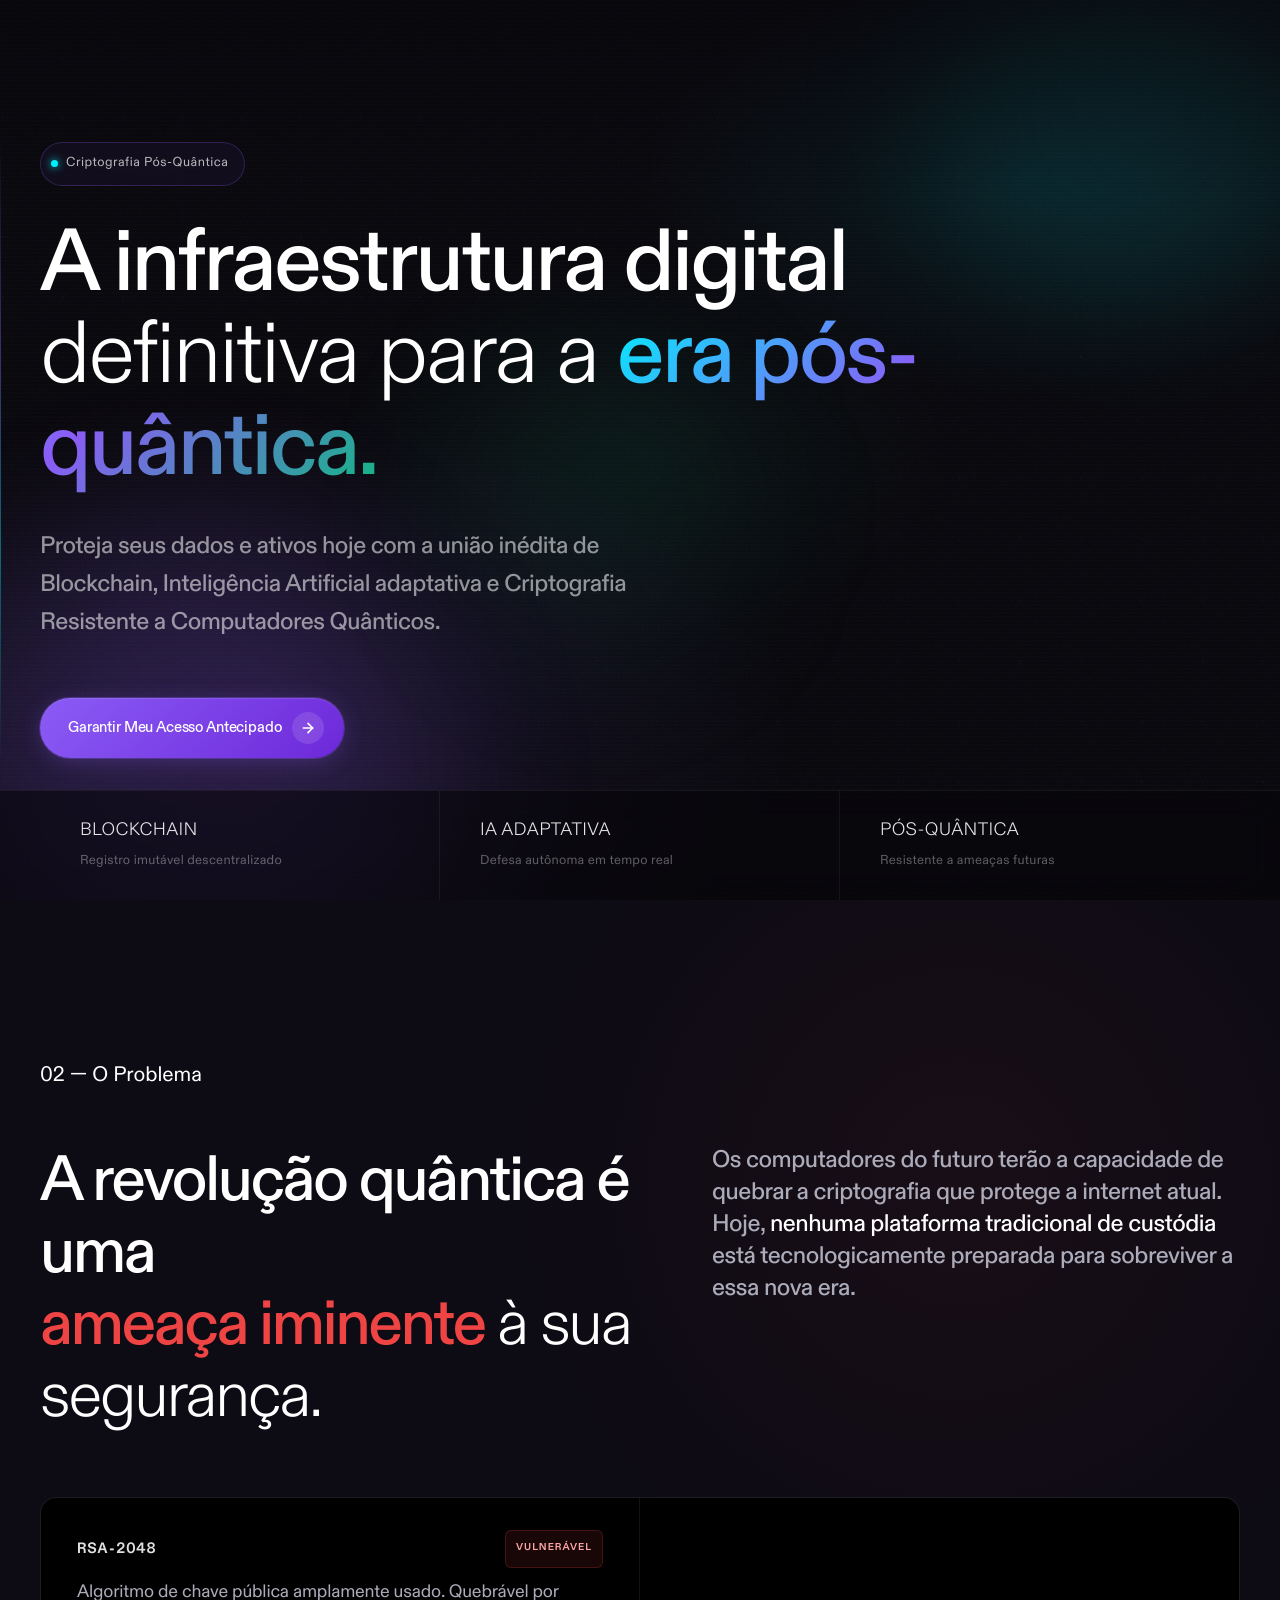
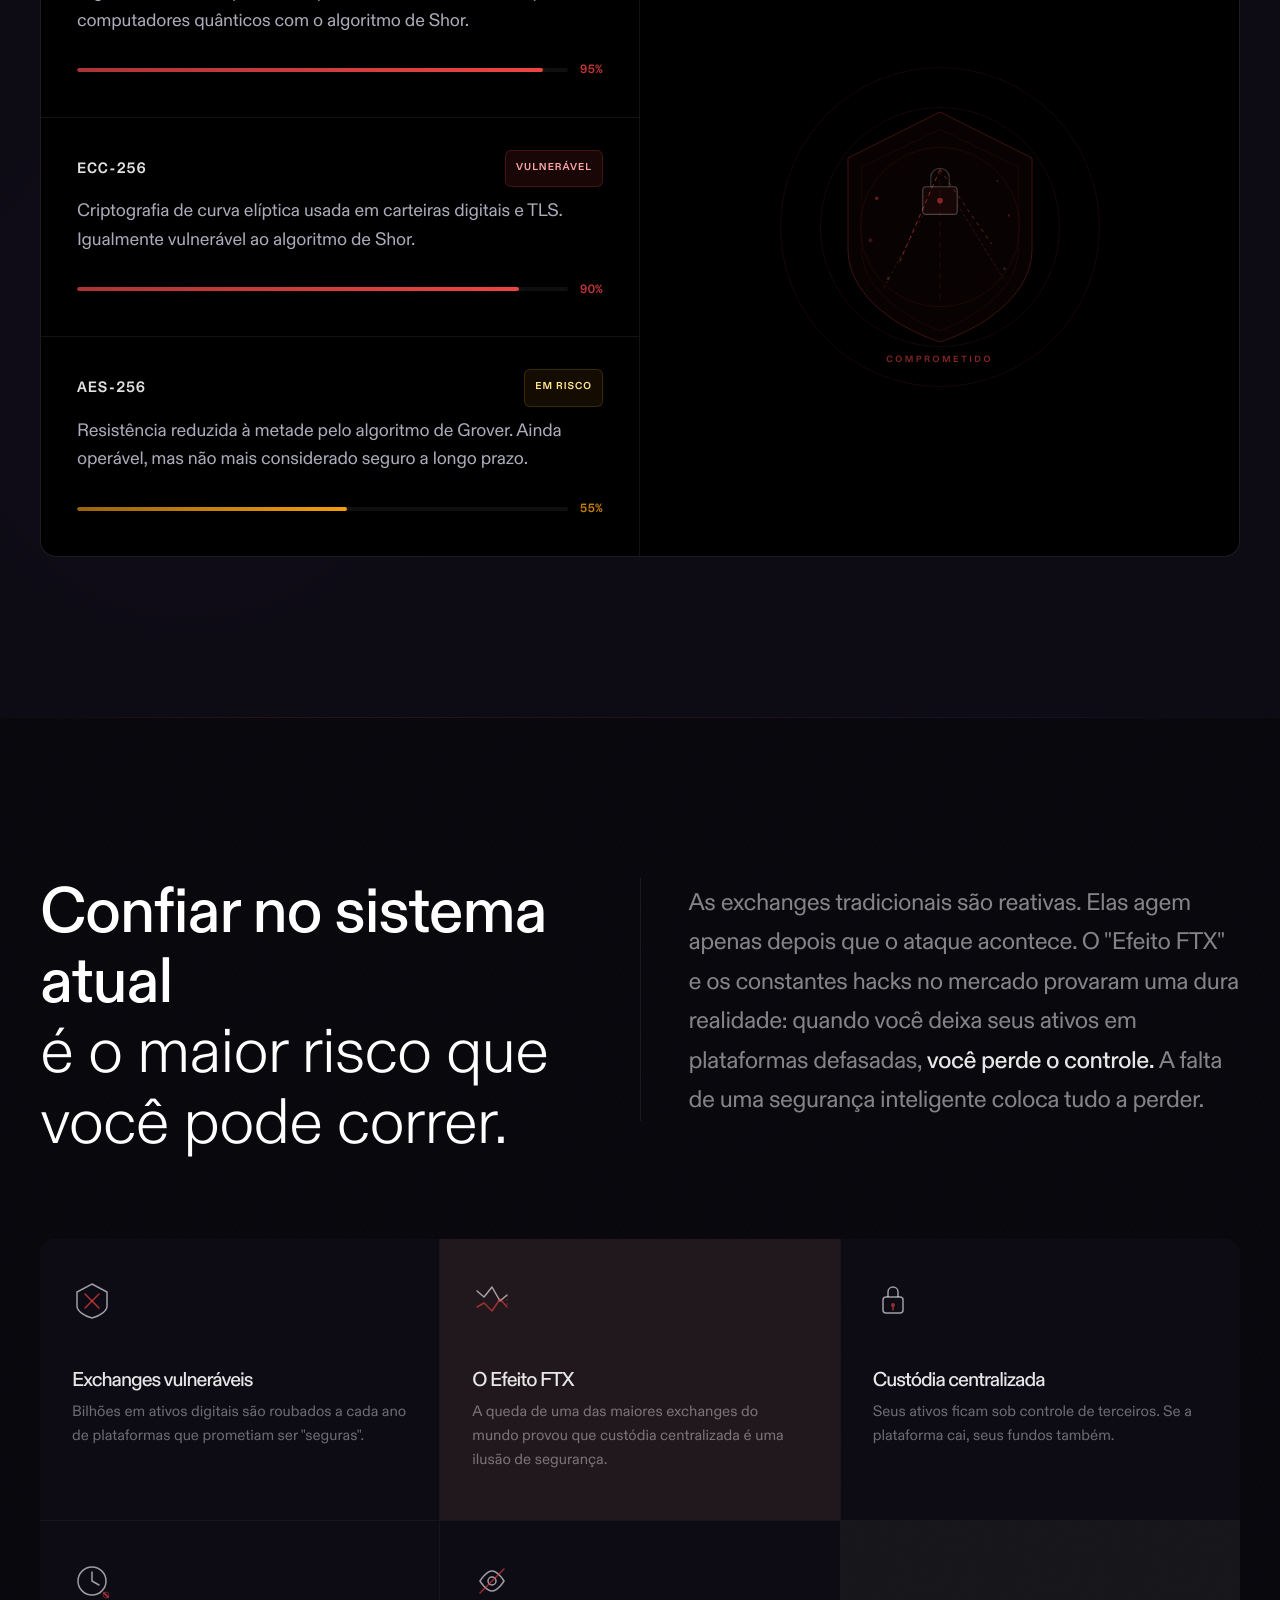
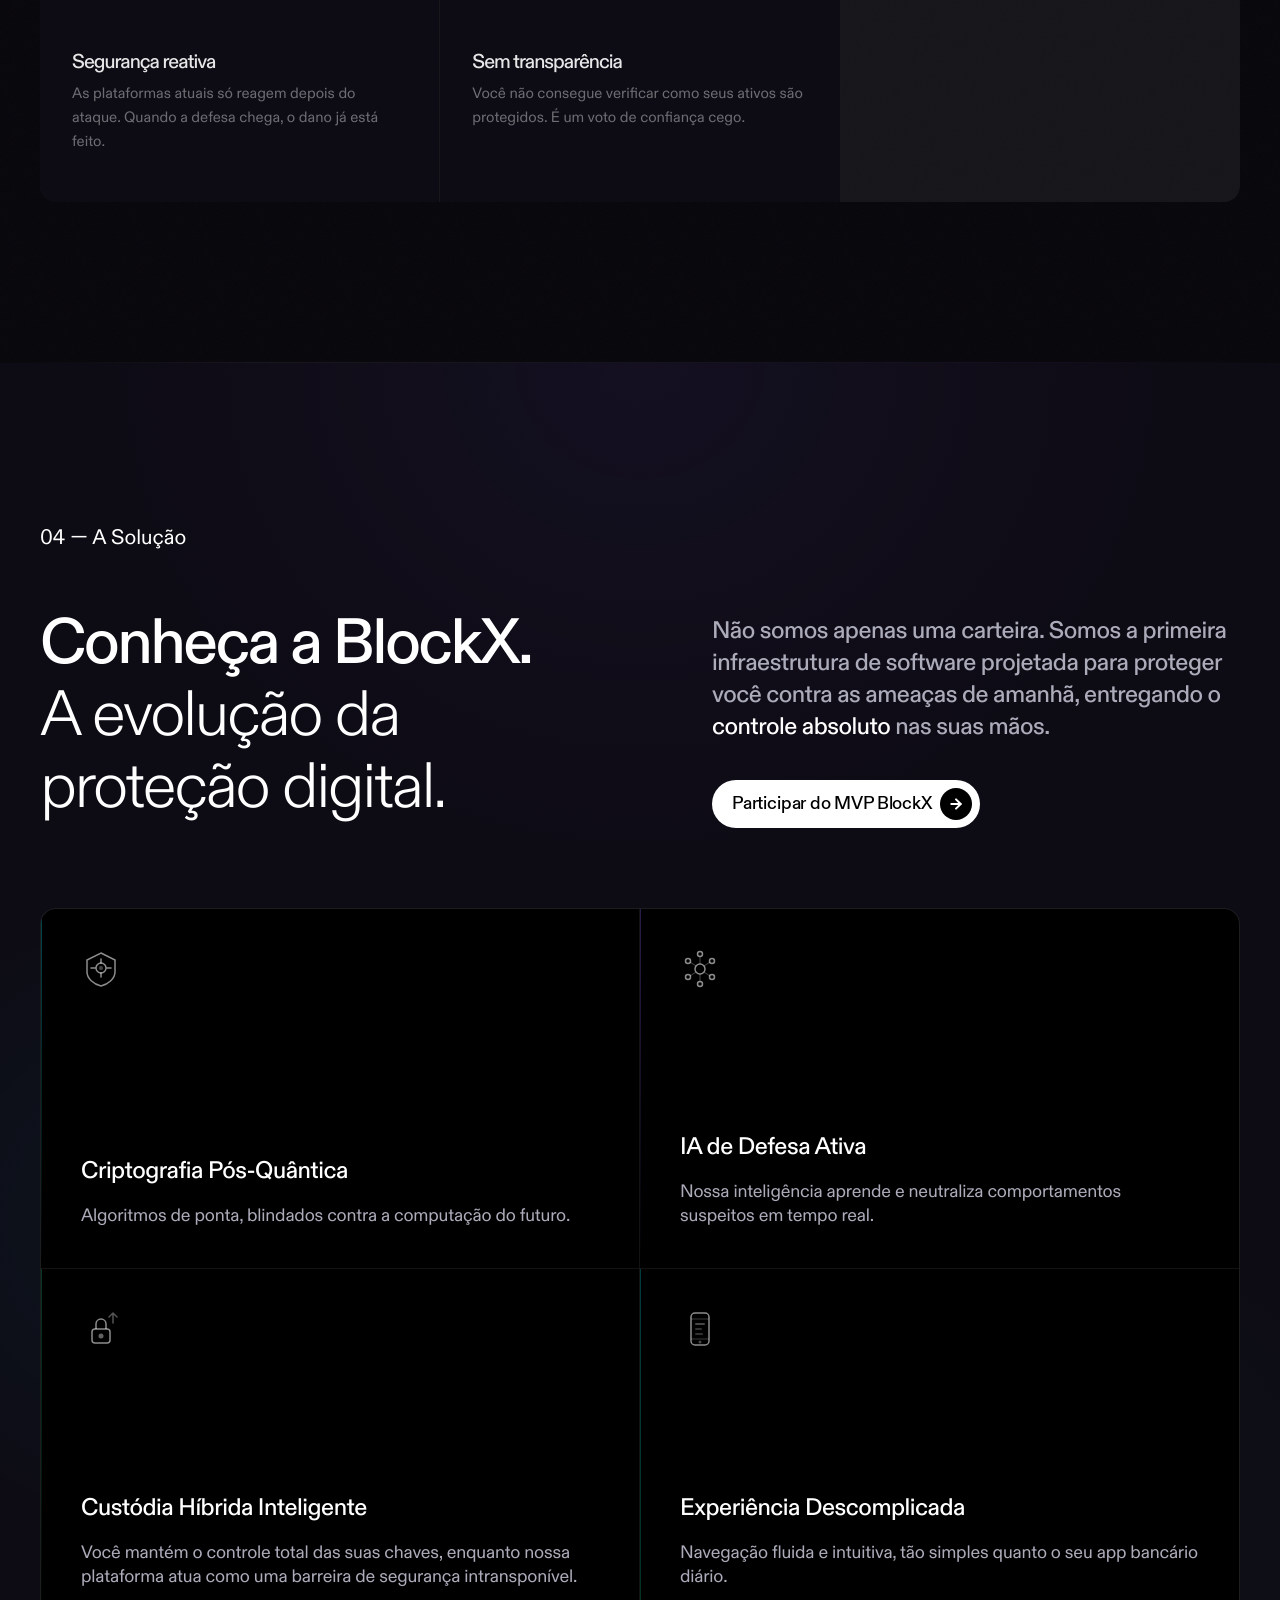
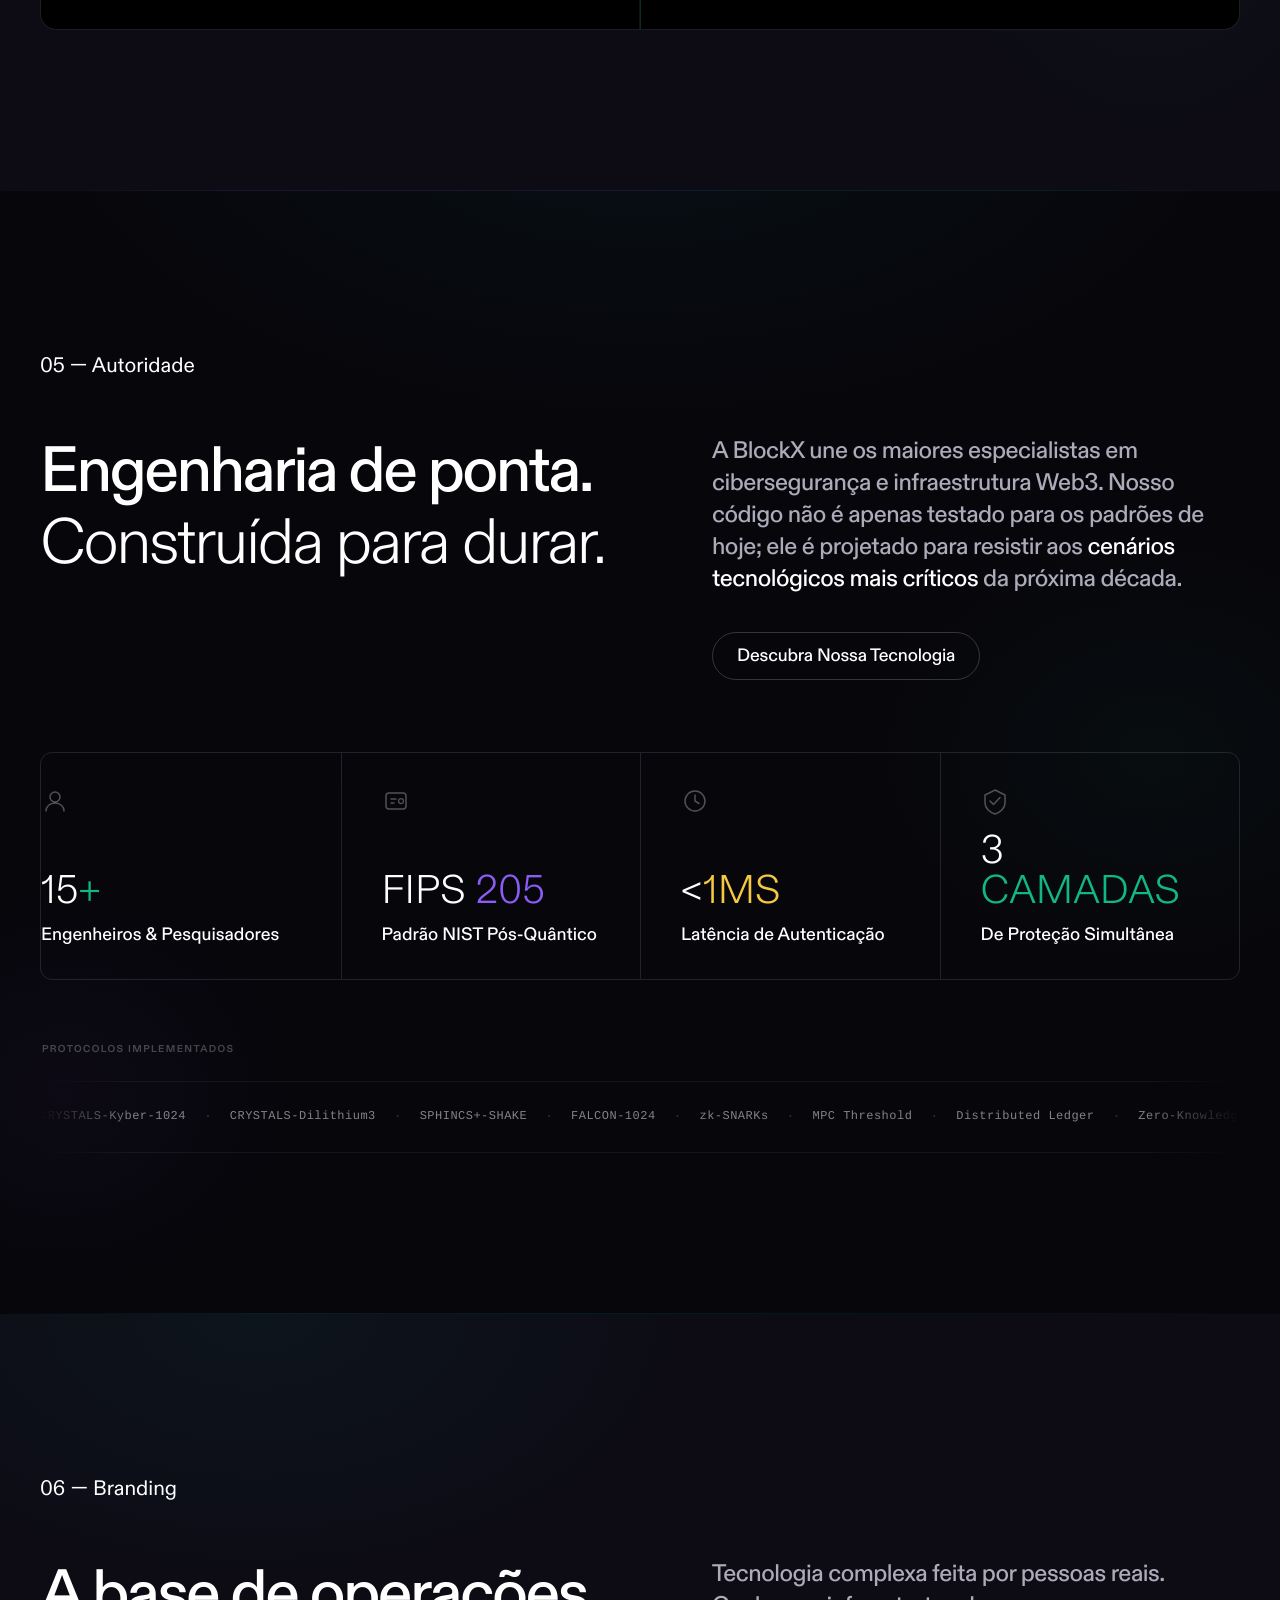
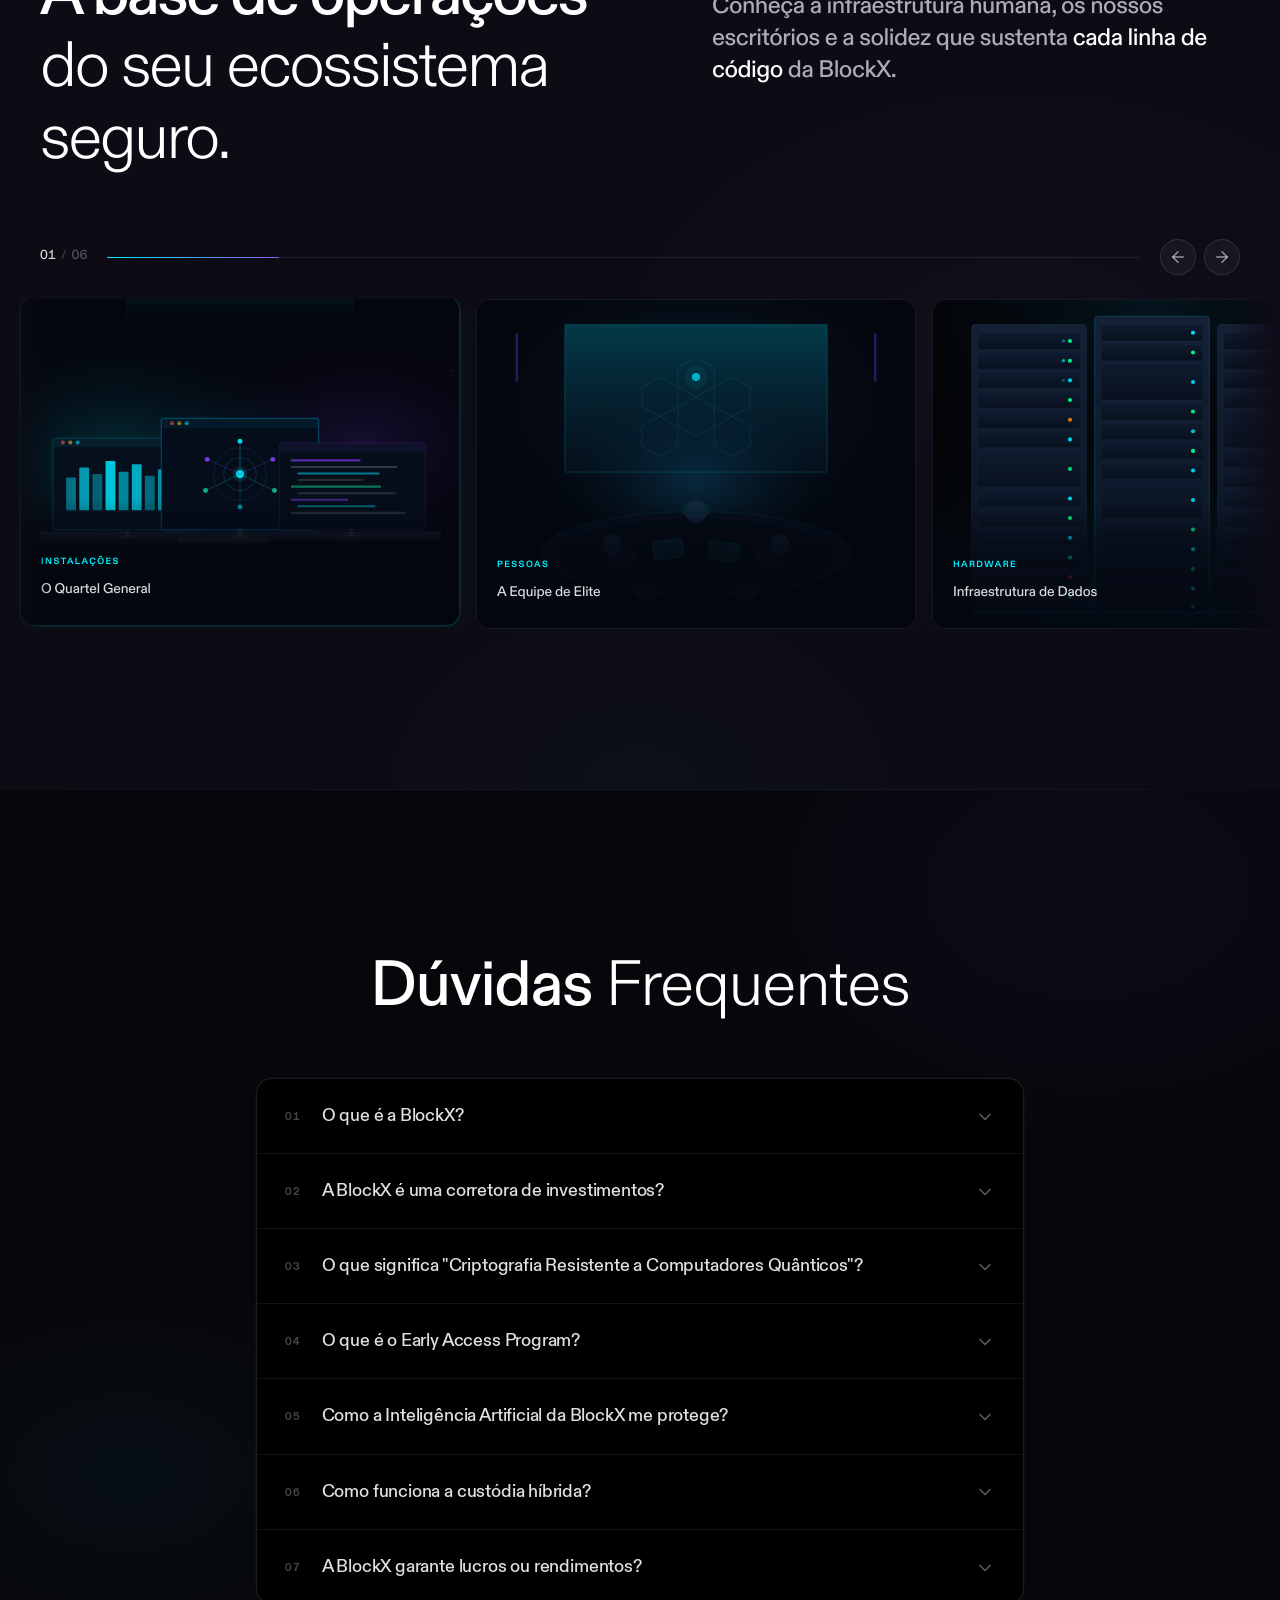
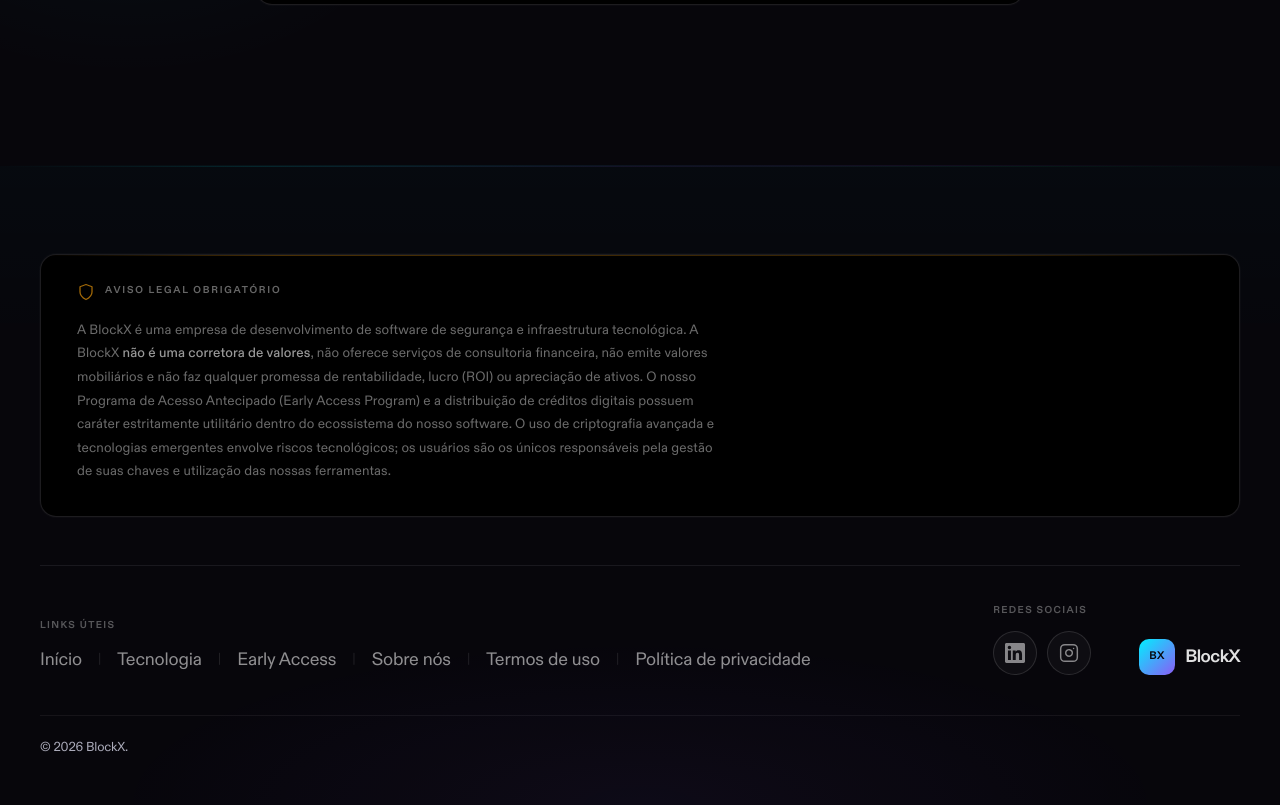
==== commit 42207023: "Refactor 'vone-problem' section in index.html and styles.css. Update background layers, restructure " ====
--- a/index.html
+++ b/index.html
@@ -107,113 +107,123 @@
      ════════════════════════════════════════════ -->
 <section class="vone-problem" id="problema" aria-labelledby="problem-title">
 
-  <!-- Background layers -->
-  <div class="vone-problem__bg-noise"></div>
-  <div class="vone-problem__bg-glow"></div>
-
-  <div class="vone-problem__content max-w-screen-2xl w-full mx-auto px-5 md:px-8 xl:px-10">
-
-    <!-- Top: eyebrow -->
-    <div class="vone-problem__eyebrow">
-      <span class="vone-problem__eyebrow-line"></span>
-      <span>O Problema</span>
-    </div>
-
-    <!-- Main grid: text + visual -->
-    <div class="vone-problem__grid">
-
-      <!-- Left: text content -->
-      <div class="vone-problem__text">
-        <h2 id="problem-title" class="vone-problem__headline nd-heading-l">
+  <div class="vone-problem__bg"></div>
+
+  <div class="vone-problem__wrap max-w-screen-2xl w-full mx-auto px-5 md:px-8 xl:px-10">
+
+    <!-- Eyebrow — design system standard -->
+    <div class="ds-section-title vone-problem__eyebrow-label">02 — O Problema</div>
+
+    <!-- Split header -->
+    <div class="flex flex-col xl:flex-row gap-[52px] justify-between items-start vone-problem__header">
+      <div class="xl:max-w-[50%] grow-0">
+        <h2 id="problem-title" class="nd-heading-l">
           A revolução quântica é uma<br/>
-          <span class="vone-problem__headline-danger">ameaça iminente</span>
+          <span class="vone-problem__accent">ameaça iminente</span>
           <span class="font-light"> à sua segurança.</span>
         </h2>
-
-        <p class="vone-problem__desc nd-body-xl">
-          Os computadores do futuro terão a capacidade de quebrar a criptografia que protege a internet atual. Hoje, <strong>nenhuma plataforma tradicional de custódia</strong> está tecnologicamente preparada para sobreviver a essa nova era.
+      </div>
+      <div class="vone-problem__header-right xl:pt-2">
+        <p class="nd-body-xl text-nd-mid-em-text font-medium">
+          Os computadores do futuro terão a capacidade de quebrar a criptografia que protege a internet atual. Hoje, <span class="text-nd-high-em-text">nenhuma plataforma tradicional de custódia</span> está tecnologicamente preparada para sobreviver a essa nova era.
         </p>
-
-        <!-- Vulnerability indicators -->
-        <div class="vone-problem__indicators">
-          <div class="vone-problem__indicator">
-            <div class="vone-problem__indicator-header">
-              <span class="vone-problem__indicator-label">RSA-2048</span>
-              <span class="vone-problem__indicator-status vone-problem__indicator-status--critical">Vulnerável</span>
-            </div>
-            <div class="vone-problem__indicator-bar">
-              <div class="vone-problem__indicator-fill vone-problem__indicator-fill--critical" style="--fill-width: 95%"></div>
-            </div>
-          </div>
-          <div class="vone-problem__indicator">
-            <div class="vone-problem__indicator-header">
-              <span class="vone-problem__indicator-label">ECC-256</span>
-              <span class="vone-problem__indicator-status vone-problem__indicator-status--critical">Vulnerável</span>
-            </div>
-            <div class="vone-problem__indicator-bar">
-              <div class="vone-problem__indicator-fill vone-problem__indicator-fill--critical" style="--fill-width: 90%"></div>
-            </div>
-          </div>
-          <div class="vone-problem__indicator">
-            <div class="vone-problem__indicator-header">
-              <span class="vone-problem__indicator-label">AES-256</span>
-              <span class="vone-problem__indicator-status vone-problem__indicator-status--warn">Em risco</span>
-            </div>
-            <div class="vone-problem__indicator-bar">
-              <div class="vone-problem__indicator-fill vone-problem__indicator-fill--warn" style="--fill-width: 55%"></div>
-            </div>
-          </div>
-        </div>
-      </div>
-
-      <!-- Right: visual — fractured shield -->
-      <div class="vone-problem__visual">
-        <div class="vone-problem__shield-wrap">
-
-          <!-- Pulsing danger rings -->
-          <div class="vone-problem__pulse-ring vone-problem__pulse-ring--1"></div>
-          <div class="vone-problem__pulse-ring vone-problem__pulse-ring--2"></div>
-          <div class="vone-problem__pulse-ring vone-problem__pulse-ring--3"></div>
-
-          <!-- Main shield SVG -->
-          <svg class="vone-problem__shield" viewBox="0 0 200 220" fill="none" xmlns="http://www.w3.org/2000/svg">
-            <!-- Shield body -->
-            <path d="M100 10L180 50V130C180 165 145 195 100 210C55 195 20 165 20 130V50L100 10Z" stroke="rgba(239,68,68,0.3)" stroke-width="0.75" fill="rgba(239,68,68,0.03)"/>
-            <path d="M100 25L168 58V130C168 160 138 186 100 200C62 186 32 160 32 130V58L100 25Z" stroke="rgba(239,68,68,0.15)" stroke-width="0.5" fill="none"/>
-
-            <!-- Fracture lines -->
-            <line class="vone-problem__crack vone-problem__crack--1" x1="100" y1="60" x2="65" y2="140" stroke="rgba(239,68,68,0.6)" stroke-width="0.75" stroke-dasharray="4 3"/>
-            <line class="vone-problem__crack vone-problem__crack--2" x1="100" y1="60" x2="145" y2="125" stroke="rgba(239,68,68,0.5)" stroke-width="0.75" stroke-dasharray="3 4"/>
-            <line class="vone-problem__crack vone-problem__crack--3" x1="85" y1="100" x2="50" y2="165" stroke="rgba(239,68,68,0.4)" stroke-width="0.5" stroke-dasharray="2 3"/>
-            <line class="vone-problem__crack vone-problem__crack--4" x1="115" y1="90" x2="155" y2="155" stroke="rgba(239,68,68,0.35)" stroke-width="0.5" stroke-dasharray="3 2"/>
-            <line class="vone-problem__crack vone-problem__crack--5" x1="100" y1="60" x2="100" y2="175" stroke="rgba(239,68,68,0.25)" stroke-width="0.5" stroke-dasharray="5 4"/>
-
-            <!-- Lock icon in center -->
-            <rect x="85" y="75" width="30" height="24" rx="3" stroke="rgba(255,255,255,0.25)" stroke-width="1" fill="rgba(239,68,68,0.06)"/>
-            <path d="M92 75V67C92 62.5 95.5 59 100 59C104.5 59 108 62.5 108 67V75" stroke="rgba(255,255,255,0.2)" stroke-width="1" fill="none"/>
-            <circle cx="100" cy="87" r="2.5" fill="rgba(239,68,68,0.5)"/>
-
-            <!-- Floating debris particles -->
-            <circle class="vone-problem__debris vone-problem__debris--1" cx="45" cy="85" r="1.5" fill="rgba(239,68,68,0.4)"/>
-            <circle class="vone-problem__debris vone-problem__debris--2" cx="160" cy="100" r="1" fill="rgba(239,68,68,0.3)"/>
-            <circle class="vone-problem__debris vone-problem__debris--3" cx="55" cy="155" r="1.2" fill="rgba(255,255,255,0.15)"/>
-            <circle class="vone-problem__debris vone-problem__debris--4" cx="150" cy="70" r="0.8" fill="rgba(255,255,255,0.12)"/>
-            <rect class="vone-problem__debris vone-problem__debris--5" x="38" y="120" width="3" height="3" rx="0.5" fill="rgba(239,68,68,0.25)" transform="rotate(45 39.5 121.5)"/>
-            <rect class="vone-problem__debris vone-problem__debris--6" x="155" y="145" width="2.5" height="2.5" rx="0.5" fill="rgba(255,255,255,0.1)" transform="rotate(30 156 146)"/>
-          </svg>
-
-          <!-- Glitch label -->
-          <div class="vone-problem__shield-label">
-            <span class="vone-problem__shield-label-text" data-text="COMPROMETIDO">COMPROMETIDO</span>
-          </div>
-        </div>
-      </div>
-
+      </div>
     </div>
 
+    <!-- Main panel: indicators + shield -->
+    <div class="rounded-2xl border-nd-border-light border-[1px] bg-nd-inverse overflow-hidden relative vone-problem__panel">
+      <div class="grid grid-cols-1 xl:grid-cols-2">
+
+        <!-- Indicators column -->
+        <div class="vone-problem__ind-col">
+
+          <article class="vone-problem__ind-card vone-problem__ind-card--1">
+            <div class="vone-problem__ind-top">
+              <div class="vone-problem__ind-proto-wrap">
+                <span class="vone-problem__ind-proto">RSA-2048</span>
+                <span class="vone-problem__ind-badge vone-problem__ind-badge--critical">Vulnerável</span>
+              </div>
+              <p class="nd-body-m text-nd-mid-em-text vone-problem__ind-desc">Algoritmo de chave pública amplamente usado. Quebrável por computadores quânticos com o algoritmo de Shor.</p>
+            </div>
+            <div class="vone-problem__ind-bar-wrap">
+              <div class="vone-problem__ind-bar-track">
+                <div class="vone-problem__ind-bar-fill vone-problem__ind-bar-fill--critical" style="--fill-width:95%"></div>
+              </div>
+              <span class="vone-problem__ind-pct">95%</span>
+            </div>
+          </article>
+
+          <article class="vone-problem__ind-card vone-problem__ind-card--2">
+            <div class="vone-problem__ind-top">
+              <div class="vone-problem__ind-proto-wrap">
+                <span class="vone-problem__ind-proto">ECC-256</span>
+                <span class="vone-problem__ind-badge vone-problem__ind-badge--critical">Vulnerável</span>
+              </div>
+              <p class="nd-body-m text-nd-mid-em-text vone-problem__ind-desc">Criptografia de curva elíptica usada em carteiras digitais e TLS. Igualmente vulnerável ao algoritmo de Shor.</p>
+            </div>
+            <div class="vone-problem__ind-bar-wrap">
+              <div class="vone-problem__ind-bar-track">
+                <div class="vone-problem__ind-bar-fill vone-problem__ind-bar-fill--critical" style="--fill-width:90%"></div>
+              </div>
+              <span class="vone-problem__ind-pct">90%</span>
+            </div>
+          </article>
+
+          <article class="vone-problem__ind-card vone-problem__ind-card--3">
+            <div class="vone-problem__ind-top">
+              <div class="vone-problem__ind-proto-wrap">
+                <span class="vone-problem__ind-proto">AES-256</span>
+                <span class="vone-problem__ind-badge vone-problem__ind-badge--warn">Em risco</span>
+              </div>
+              <p class="nd-body-m text-nd-mid-em-text vone-problem__ind-desc">Resistência reduzida à metade pelo algoritmo de Grover. Ainda operável, mas não mais considerado seguro a longo prazo.</p>
+            </div>
+            <div class="vone-problem__ind-bar-wrap">
+              <div class="vone-problem__ind-bar-track">
+                <div class="vone-problem__ind-bar-fill vone-problem__ind-bar-fill--warn" style="--fill-width:55%"></div>
+              </div>
+              <span class="vone-problem__ind-pct vone-problem__ind-pct--warn">55%</span>
+            </div>
+          </article>
+
+        </div>
+
+        <!-- Visual column: fractured shield -->
+        <div class="vone-problem__visual-col">
+          <div class="vone-problem__shield-wrap">
+            <div class="vone-problem__pulse-ring vone-problem__pulse-ring--1"></div>
+            <div class="vone-problem__pulse-ring vone-problem__pulse-ring--2"></div>
+            <div class="vone-problem__pulse-ring vone-problem__pulse-ring--3"></div>
+
+            <svg class="vone-problem__shield" viewBox="0 0 200 220" fill="none" xmlns="http://www.w3.org/2000/svg">
+              <path d="M100 10L180 50V130C180 165 145 195 100 210C55 195 20 165 20 130V50L100 10Z" stroke="rgba(239,68,68,0.3)" stroke-width="0.75" fill="rgba(239,68,68,0.03)"/>
+              <path d="M100 25L168 58V130C168 160 138 186 100 200C62 186 32 160 32 130V58L100 25Z" stroke="rgba(239,68,68,0.15)" stroke-width="0.5" fill="none"/>
+              <line class="vone-problem__crack vone-problem__crack--1" x1="100" y1="60" x2="65" y2="140" stroke="rgba(239,68,68,0.6)" stroke-width="0.75" stroke-dasharray="4 3"/>
+              <line class="vone-problem__crack vone-problem__crack--2" x1="100" y1="60" x2="145" y2="125" stroke="rgba(239,68,68,0.5)" stroke-width="0.75" stroke-dasharray="3 4"/>
+              <line class="vone-problem__crack vone-problem__crack--3" x1="85" y1="100" x2="50" y2="165" stroke="rgba(239,68,68,0.4)" stroke-width="0.5" stroke-dasharray="2 3"/>
+              <line class="vone-problem__crack vone-problem__crack--4" x1="115" y1="90" x2="155" y2="155" stroke="rgba(239,68,68,0.35)" stroke-width="0.5" stroke-dasharray="3 2"/>
+              <line class="vone-problem__crack vone-problem__crack--5" x1="100" y1="60" x2="100" y2="175" stroke="rgba(239,68,68,0.25)" stroke-width="0.5" stroke-dasharray="5 4"/>
+              <rect x="85" y="75" width="30" height="24" rx="3" stroke="rgba(255,255,255,0.25)" stroke-width="1" fill="rgba(239,68,68,0.06)"/>
+              <path d="M92 75V67C92 62.5 95.5 59 100 59C104.5 59 108 62.5 108 67V75" stroke="rgba(255,255,255,0.2)" stroke-width="1" fill="none"/>
+              <circle cx="100" cy="87" r="2.5" fill="rgba(239,68,68,0.5)"/>
+              <circle class="vone-problem__debris vone-problem__debris--1" cx="45" cy="85" r="1.5" fill="rgba(239,68,68,0.4)"/>
+              <circle class="vone-problem__debris vone-problem__debris--2" cx="160" cy="100" r="1" fill="rgba(239,68,68,0.3)"/>
+              <circle class="vone-problem__debris vone-problem__debris--3" cx="55" cy="155" r="1.2" fill="rgba(255,255,255,0.15)"/>
+              <circle class="vone-problem__debris vone-problem__debris--4" cx="150" cy="70" r="0.8" fill="rgba(255,255,255,0.12)"/>
+              <rect class="vone-problem__debris vone-problem__debris--5" x="38" y="120" width="3" height="3" rx="0.5" fill="rgba(239,68,68,0.25)" transform="rotate(45 39.5 121.5)"/>
+              <rect class="vone-problem__debris vone-problem__debris--6" x="155" y="145" width="2.5" height="2.5" rx="0.5" fill="rgba(255,255,255,0.1)" transform="rotate(30 156 146)"/>
+            </svg>
+
+            <div class="vone-problem__shield-label">
+              <span class="vone-problem__shield-label-text" data-text="COMPROMETIDO">COMPROMETIDO</span>
+            </div>
+          </div>
+        </div>
+
+      </div>
+    </div>
+
   </div>
 
-  <!-- Bottom divider with gradient -->
   <div class="vone-problem__divider">
     <div class="vone-problem__divider-line"></div>
   </div>
@@ -614,6 +624,960 @@
 </section>
 
 
+<!-- ════════════════════════════════════════════
+     s06 — BRANDING
+     ════════════════════════════════════════════ -->
+<section class="vone-branding" id="branding" aria-labelledby="branding-title">
+
+  <div class="vone-branding__bg"></div>
+
+  <!-- Constrained header -->
+  <div class="max-w-screen-2xl w-full mx-auto px-5 md:px-8 xl:px-10">
+
+    <div class="ds-section-title vone-branding__eyebrow">06 — Branding</div>
+
+    <div class="flex flex-col xl:flex-row gap-[52px] justify-between items-start vone-branding__header">
+      <div class="xl:max-w-[50%] grow-0">
+        <h2 id="branding-title" class="nd-heading-l">
+          A base de operações<br/>
+          <span class="font-light">do seu ecossistema seguro.</span>
+        </h2>
+      </div>
+      <div class="vone-branding__header-right xl:pt-2">
+        <p class="nd-body-xl text-nd-mid-em-text font-medium">
+          Tecnologia complexa feita por pessoas reais. Conheça a infraestrutura humana, os nossos escritórios e a solidez que sustenta <span class="text-nd-high-em-text">cada linha de código</span> da BlockX.
+        </p>
+      </div>
+    </div>
+
+  </div>
+
+  <!-- Full-bleed carousel -->
+  <div class="vone-branding__carousel-outer" role="region" aria-label="Galeria BlockX">
+
+    <!-- Meta bar: counter + progress + arrows -->
+    <div class="vone-branding__meta max-w-screen-2xl mx-auto px-5 md:px-8 xl:px-10">
+      <div class="vone-branding__counter">
+        <span class="vone-branding__counter-current" id="brandingCurrent">01</span>
+        <span class="vone-branding__counter-sep">/</span>
+        <span class="vone-branding__counter-total">06</span>
+      </div>
+      <div class="vone-branding__progress">
+        <div class="vone-branding__progress-fill" id="brandingProgress"></div>
+      </div>
+      <div class="vone-branding__arrows">
+        <button class="vone-branding__arrow" id="brandingPrev" aria-label="Slide anterior">
+          <svg width="18" height="18" viewBox="0 0 24 24" fill="none" stroke="currentColor" stroke-width="2" stroke-linecap="round" stroke-linejoin="round"><path d="M19 12H5"/><path d="m12 19-7-7 7-7"/></svg>
+        </button>
+        <button class="vone-branding__arrow" id="brandingNext" aria-label="Próximo slide">
+          <svg width="18" height="18" viewBox="0 0 24 24" fill="none" stroke="currentColor" stroke-width="2" stroke-linecap="round" stroke-linejoin="round"><path d="M5 12h14"/><path d="m12 5 7 7-7 7"/></svg>
+        </button>
+      </div>
+    </div>
+
+    <!-- Track viewport -->
+    <div class="vone-branding__viewport" id="brandingViewport">
+      <div class="vone-branding__track" id="brandingTrack">
+
+        <!-- ── Slide 1: O Quartel General ── -->
+        <div class="vone-branding__slide" role="group" aria-label="Slide 1 de 6">
+          <div class="vone-branding__card">
+            <div class="vone-branding__art" aria-hidden="true">
+              <svg viewBox="0 0 600 400" xmlns="http://www.w3.org/2000/svg" preserveAspectRatio="xMidYMid slice" width="100%" height="100%">
+                <defs>
+                  <radialGradient id="bg-glow-l" cx="25%" cy="50%" r="45%"><stop offset="0%" stop-color="#00e5ff" stop-opacity="0.18"/><stop offset="100%" stop-color="transparent" stop-opacity="0"/></radialGradient>
+                  <radialGradient id="bg-glow-r" cx="75%" cy="45%" r="40%"><stop offset="0%" stop-color="#7c3aed" stop-opacity="0.15"/><stop offset="100%" stop-color="transparent" stop-opacity="0"/></radialGradient>
+                  <radialGradient id="bg-glow-c" cx="50%" cy="50%" r="30%"><stop offset="0%" stop-color="#0ea5e9" stop-opacity="0.1"/><stop offset="100%" stop-color="transparent" stop-opacity="0"/></radialGradient>
+                  <linearGradient id="desk" x1="0" y1="0" x2="0" y2="1"><stop offset="0%" stop-color="#131c2e"/><stop offset="100%" stop-color="#09101c"/></linearGradient>
+                  <linearGradient id="floor-ref" x1="0" y1="0" x2="0" y2="1"><stop offset="0%" stop-color="#00e5ff" stop-opacity="0.06"/><stop offset="100%" stop-color="transparent" stop-opacity="0"/></linearGradient>
+                </defs>
+                <!-- Room -->
+                <rect width="600" height="400" fill="#04060e"/>
+                <rect width="600" height="400" fill="url(#bg-glow-l)"/>
+                <rect width="600" height="400" fill="url(#bg-glow-r)"/>
+                <rect width="600" height="400" fill="url(#bg-glow-c)"/>
+                <!-- Ceiling strip light -->
+                <rect x="160" y="0" width="280" height="1.5" fill="rgba(0,229,255,0.25)"/>
+                <rect x="160" y="0" width="280" height="40" fill="url(#floor-ref)"/>
+                <!-- Perspective floor lines -->
+                <line x1="300" y1="260" x2="0" y2="420" stroke="rgba(255,255,255,0.025)" stroke-width="0.8"/>
+                <line x1="300" y1="260" x2="600" y2="420" stroke="rgba(255,255,255,0.025)" stroke-width="0.8"/>
+                <line x1="300" y1="260" x2="120" y2="420" stroke="rgba(255,255,255,0.015)" stroke-width="0.5"/>
+                <line x1="300" y1="260" x2="480" y2="420" stroke="rgba(255,255,255,0.015)" stroke-width="0.5"/>
+                <!-- Desk -->
+                <rect x="55" y="286" width="490" height="12" rx="2" fill="url(#desk)"/>
+                <!-- Left monitor -->
+                <rect x="72" y="172" width="182" height="112" rx="3" fill="#060f1c" stroke="rgba(0,229,255,0.22)" stroke-width="1"/>
+                <rect x="72" y="172" width="182" height="11" rx="2" fill="rgba(0,229,255,0.07)"/>
+                <circle cx="84" cy="177.5" r="2.5" fill="rgba(255,80,80,0.55)"/>
+                <circle cx="93" cy="177.5" r="2.5" fill="rgba(255,185,0,0.55)"/>
+                <circle cx="102" cy="177.5" r="2.5" fill="rgba(0,229,255,0.55)"/>
+                <!-- Left screen: bar chart -->
+                <rect x="88" y="220" width="12" height="40" fill="rgba(0,229,255,0.45)" rx="1"/>
+                <rect x="104" y="208" width="12" height="52" fill="rgba(0,229,255,0.65)" rx="1"/>
+                <rect x="120" y="216" width="12" height="44" fill="rgba(0,229,255,0.38)" rx="1"/>
+                <rect x="136" y="200" width="12" height="60" fill="rgba(0,229,255,0.85)" rx="1"/>
+                <rect x="152" y="213" width="12" height="47" fill="rgba(0,229,255,0.55)" rx="1"/>
+                <rect x="168" y="204" width="12" height="56" fill="rgba(0,229,255,0.72)" rx="1"/>
+                <rect x="184" y="218" width="12" height="42" fill="rgba(0,229,255,0.42)" rx="1"/>
+                <rect x="200" y="210" width="12" height="50" fill="rgba(0,229,255,0.6)" rx="1"/>
+                <line x1="82" y1="261" x2="246" y2="261" stroke="rgba(0,229,255,0.15)" stroke-width="0.5"/>
+                <!-- Center monitor (largest) -->
+                <rect x="204" y="148" width="192" height="136" rx="3" fill="#050d1b" stroke="rgba(0,180,255,0.3)" stroke-width="1.5"/>
+                <rect x="204" y="148" width="192" height="12" rx="2" fill="rgba(0,229,255,0.06)"/>
+                <circle cx="217" cy="154" r="2.5" fill="rgba(255,80,80,0.55)"/>
+                <circle cx="226" cy="154" r="2.5" fill="rgba(255,185,0,0.55)"/>
+                <circle cx="235" cy="154" r="2.5" fill="rgba(0,229,255,0.55)"/>
+                <!-- Center screen: node network -->
+                <circle cx="300" cy="216" r="32" fill="none" stroke="rgba(0,229,255,0.1)" stroke-width="1"/>
+                <circle cx="300" cy="216" r="20" fill="none" stroke="rgba(0,229,255,0.18)" stroke-width="1"/>
+                <circle cx="300" cy="216" r="5" fill="rgba(0,229,255,0.9)"/>
+                <circle cx="300" cy="216" r="9" fill="rgba(0,229,255,0.12)"/>
+                <circle cx="260" cy="198" r="3" fill="rgba(124,58,237,0.95)"/>
+                <circle cx="340" cy="198" r="3" fill="rgba(124,58,237,0.95)"/>
+                <circle cx="258" cy="236" r="3" fill="rgba(16,185,129,0.95)"/>
+                <circle cx="342" cy="236" r="3" fill="rgba(16,185,129,0.95)"/>
+                <circle cx="300" cy="176" r="3" fill="rgba(0,229,255,0.95)"/>
+                <circle cx="300" cy="256" r="3" fill="rgba(0,229,255,0.6)"/>
+                <line x1="300" y1="216" x2="260" y2="198" stroke="rgba(124,58,237,0.45)" stroke-width="0.8"/>
+                <line x1="300" y1="216" x2="340" y2="198" stroke="rgba(124,58,237,0.45)" stroke-width="0.8"/>
+                <line x1="300" y1="216" x2="258" y2="236" stroke="rgba(16,185,129,0.45)" stroke-width="0.8"/>
+                <line x1="300" y1="216" x2="342" y2="236" stroke="rgba(16,185,129,0.45)" stroke-width="0.8"/>
+                <line x1="300" y1="216" x2="300" y2="176" stroke="rgba(0,229,255,0.5)" stroke-width="0.8"/>
+                <line x1="300" y1="216" x2="300" y2="250" stroke="rgba(0,229,255,0.3)" stroke-width="0.8"/>
+                <!-- Right monitor -->
+                <rect x="348" y="178" width="178" height="106" rx="3" fill="#060e1a" stroke="rgba(124,58,237,0.22)" stroke-width="1"/>
+                <rect x="348" y="178" width="178" height="11" rx="2" fill="rgba(124,58,237,0.07)"/>
+                <!-- Right screen: code lines -->
+                <rect x="362" y="198" width="85" height="2.5" rx="1" fill="rgba(124,58,237,0.7)"/>
+                <rect x="362" y="206" width="130" height="2.5" rx="1" fill="rgba(255,255,255,0.18)"/>
+                <rect x="370" y="214" width="100" height="2.5" rx="1" fill="rgba(0,229,255,0.5)"/>
+                <rect x="370" y="222" width="80" height="2.5" rx="1" fill="rgba(255,255,255,0.13)"/>
+                <rect x="362" y="230" width="110" height="2.5" rx="1" fill="rgba(16,185,129,0.6)"/>
+                <rect x="370" y="238" width="120" height="2.5" rx="1" fill="rgba(255,255,255,0.13)"/>
+                <rect x="362" y="246" width="70" height="2.5" rx="1" fill="rgba(124,58,237,0.5)"/>
+                <rect x="370" y="254" width="95" height="2.5" rx="1" fill="rgba(0,229,255,0.4)"/>
+                <rect x="362" y="262" width="140" height="2.5" rx="1" fill="rgba(255,255,255,0.13)"/>
+                <!-- Monitor stands -->
+                <rect x="160" y="285" width="5" height="7" rx="1" fill="rgba(255,255,255,0.06)"/>
+                <rect x="152" y="291" width="21" height="3" rx="1" fill="rgba(255,255,255,0.05)"/>
+                <rect x="297" y="282" width="6" height="10" rx="1" fill="rgba(255,255,255,0.07)"/>
+                <rect x="287" y="290" width="26" height="3" rx="1" fill="rgba(255,255,255,0.06)"/>
+                <rect x="433" y="283" width="5" height="8" rx="1" fill="rgba(255,255,255,0.06)"/>
+                <rect x="425" y="290" width="21" height="3" rx="1" fill="rgba(255,255,255,0.05)"/>
+                <!-- Keyboard -->
+                <rect x="224" y="294" width="110" height="7" rx="2" fill="rgba(255,255,255,0.04)"/>
+                <!-- Ambient particles -->
+                <circle cx="40" cy="120" r="1" fill="rgba(0,229,255,0.3)"/>
+                <circle cx="560" cy="90" r="1" fill="rgba(124,58,237,0.4)"/>
+                <circle cx="28" cy="240" r="0.7" fill="rgba(0,229,255,0.2)"/>
+                <circle cx="572" cy="200" r="0.7" fill="rgba(0,229,255,0.25)"/>
+                <!-- Scanline -->
+                <rect width="600" height="400" fill="url(#scanline-hq)" opacity="0.015"/>
+              </svg>
+            </div>
+            <div class="vone-branding__caption">
+              <span class="vone-branding__tag">Instalações</span>
+              <p class="vone-branding__title">O Quartel General</p>
+            </div>
+          </div>
+        </div>
+
+        <!-- ── Slide 2: A Equipe ── -->
+        <div class="vone-branding__slide" role="group" aria-label="Slide 2 de 6">
+          <div class="vone-branding__card">
+            <div class="vone-branding__art" aria-hidden="true">
+              <svg viewBox="0 0 600 400" xmlns="http://www.w3.org/2000/svg" preserveAspectRatio="xMidYMid slice" width="100%" height="100%">
+                <defs>
+                  <radialGradient id="table-glow" cx="50%" cy="55%" r="35%"><stop offset="0%" stop-color="#0ea5e9" stop-opacity="0.22"/><stop offset="100%" stop-color="transparent" stop-opacity="0"/></radialGradient>
+                  <radialGradient id="room-glow" cx="50%" cy="30%" r="60%"><stop offset="0%" stop-color="#1e3a5f" stop-opacity="0.5"/><stop offset="100%" stop-color="transparent" stop-opacity="0"/></radialGradient>
+                  <linearGradient id="person-grad" x1="0" y1="0" x2="0" y2="1"><stop offset="0%" stop-color="#1a2440"/><stop offset="100%" stop-color="#0a1020"/></linearGradient>
+                  <linearGradient id="screen-glow-g" x1="0" y1="0" x2="0" y2="1"><stop offset="0%" stop-color="#00e5ff" stop-opacity="0.4"/><stop offset="100%" stop-color="#0ea5e9" stop-opacity="0"/></linearGradient>
+                </defs>
+                <!-- Dark room bg -->
+                <rect width="600" height="400" fill="#030710"/>
+                <rect width="600" height="400" fill="url(#room-glow)"/>
+                <!-- Large display screen on wall (top center) -->
+                <rect x="140" y="30" width="320" height="180" rx="4" fill="#06111e" stroke="rgba(0,229,255,0.18)" stroke-width="1.5"/>
+                <rect x="140" y="30" width="320" height="180" fill="url(#screen-glow-g)" opacity="0.6"/>
+                <!-- Screen content: hexagonal grid -->
+                <g opacity="0.35" stroke="rgba(0,229,255,0.6)" stroke-width="0.8" fill="none">
+                  <polygon points="300,70 322,82 322,106 300,118 278,106 278,82"/>
+                  <polygon points="300,118 322,130 322,154 300,166 278,154 278,130"/>
+                  <polygon points="256,94 278,106 278,130 256,142 234,130 234,106"/>
+                  <polygon points="344,94 366,106 366,130 344,142 322,130 322,106"/>
+                  <polygon points="256,142 278,154 278,178 256,190 234,178 234,154"/>
+                  <polygon points="344,142 366,154 366,178 344,190 322,178 322,154"/>
+                </g>
+                <!-- Hex center glow dot -->
+                <circle cx="300" cy="94" r="5" fill="rgba(0,229,255,0.9)"/>
+                <circle cx="300" cy="94" r="14" fill="rgba(0,229,255,0.08)"/>
+                <!-- Screen reflection on table -->
+                <rect width="600" height="400" fill="url(#table-glow)"/>
+                <!-- Conference table (ellipse top-down perspective) -->
+                <ellipse cx="300" cy="310" rx="190" ry="52" fill="rgba(8,18,34,0.9)" stroke="rgba(0,229,255,0.1)" stroke-width="1"/>
+                <ellipse cx="300" cy="310" rx="170" ry="44" fill="rgba(5,12,22,0.7)" stroke="rgba(0,229,255,0.05)" stroke-width="0.5"/>
+                <!-- Laptops on table (small glowing rects) -->
+                <rect x="248" y="293" width="36" height="22" rx="2" fill="#07111f" stroke="rgba(0,229,255,0.25)" stroke-width="0.8" transform="rotate(-8,266,304)"/>
+                <rect x="316" y="296" width="36" height="22" rx="2" fill="#07111f" stroke="rgba(0,229,255,0.2)" stroke-width="0.8" transform="rotate(6,334,307)"/>
+                <rect x="195" y="308" width="30" height="18" rx="2" fill="#07111f" stroke="rgba(124,58,237,0.3)" stroke-width="0.8" transform="rotate(-18,210,317)"/>
+                <rect x="374" y="306" width="30" height="18" rx="2" fill="#07111f" stroke="rgba(124,58,237,0.3)" stroke-width="0.8" transform="rotate(16,389,315)"/>
+                <!-- Laptop screen glows -->
+                <rect x="248" y="293" width="36" height="22" rx="2" fill="rgba(0,229,255,0.08)" transform="rotate(-8,266,304)"/>
+                <rect x="316" y="296" width="36" height="22" rx="2" fill="rgba(0,229,255,0.06)" transform="rotate(6,334,307)"/>
+                <!-- Person silhouettes (seated, seen from above/slight angle) -->
+                <!-- Top position: head + shoulders -->
+                <ellipse cx="300" cy="258" rx="14" ry="14" fill="rgba(20,36,60,0.9)"/>
+                <path d="M278,258 Q300,270 322,258" fill="rgba(15,28,50,0.9)" stroke="none"/>
+                <!-- Left position -->
+                <ellipse cx="198" cy="298" rx="12" ry="13" fill="rgba(18,32,54,0.9)"/>
+                <path d="M180,298 Q198,312 216,298" fill="rgba(12,24,42,0.85)" stroke="none"/>
+                <!-- Right position -->
+                <ellipse cx="402" cy="298" rx="12" ry="13" fill="rgba(18,32,54,0.9)"/>
+                <path d="M384,298 Q402,312 420,298" fill="rgba(12,24,42,0.85)" stroke="none"/>
+                <!-- Bottom left -->
+                <ellipse cx="240" cy="356" rx="13" ry="11" fill="rgba(16,30,52,0.9)"/>
+                <!-- Bottom right -->
+                <ellipse cx="360" cy="356" rx="13" ry="11" fill="rgba(16,30,52,0.9)"/>
+                <!-- Screen glow reflected on faces -->
+                <ellipse cx="300" cy="256" rx="18" ry="10" fill="rgba(0,229,255,0.06)"/>
+                <!-- Wall accent lights -->
+                <rect x="80" y="40" width="3" height="60" rx="1" fill="rgba(124,58,237,0.4)"/>
+                <rect x="517" y="40" width="3" height="60" rx="1" fill="rgba(124,58,237,0.4)"/>
+                <!-- Corner ambient light -->
+                <rect x="0" y="0" width="600" height="400" fill="rgba(0,0,0,0.15)"/>
+              </svg>
+            </div>
+            <div class="vone-branding__caption">
+              <span class="vone-branding__tag">Pessoas</span>
+              <p class="vone-branding__title">A Equipe de Elite</p>
+            </div>
+          </div>
+        </div>
+
+        <!-- ── Slide 3: Infraestrutura ── -->
+        <div class="vone-branding__slide" role="group" aria-label="Slide 3 de 6">
+          <div class="vone-branding__card">
+            <div class="vone-branding__art" aria-hidden="true">
+              <svg viewBox="0 0 600 400" xmlns="http://www.w3.org/2000/svg" preserveAspectRatio="xMidYMid slice" width="100%" height="100%">
+                <defs>
+                  <radialGradient id="server-blue" cx="50%" cy="100%" r="70%"><stop offset="0%" stop-color="#00c4ff" stop-opacity="0.2"/><stop offset="100%" stop-color="transparent" stop-opacity="0"/></radialGradient>
+                  <radialGradient id="server-top" cx="50%" cy="0%" r="60%"><stop offset="0%" stop-color="#0ea5e9" stop-opacity="0.1"/><stop offset="100%" stop-color="transparent" stop-opacity="0"/></radialGradient>
+                  <linearGradient id="rack-unit" x1="0" y1="0" x2="0" y2="1"><stop offset="0%" stop-color="#0e1a2e"/><stop offset="100%" stop-color="#08111e"/></linearGradient>
+                  <linearGradient id="rack-frame" x1="0" y1="0" x2="0" y2="1"><stop offset="0%" stop-color="#162035"/><stop offset="100%" stop-color="#0a1422"/></linearGradient>
+                </defs>
+                <rect width="600" height="400" fill="#030508"/>
+                <rect width="600" height="400" fill="url(#server-blue)"/>
+                <rect width="600" height="400" fill="url(#server-top)"/>
+                <!-- Floor reflection line -->
+                <rect x="0" y="385" width="600" height="15" fill="rgba(0,196,255,0.04)"/>
+                <!-- Left rack cabinet -->
+                <rect x="80" y="30" width="140" height="350" rx="4" fill="url(#rack-frame)" stroke="rgba(0,196,255,0.12)" stroke-width="1"/>
+                <!-- Left rack units (14 units) -->
+                <g fill="url(#rack-unit)" stroke="rgba(0,196,255,0.08)" stroke-width="0.5">
+                  <rect x="88" y="40"  width="124" height="20" rx="1"/>
+                  <rect x="88" y="64"  width="124" height="20" rx="1"/>
+                  <rect x="88" y="88"  width="124" height="20" rx="1"/>
+                  <rect x="88" y="112" width="124" height="20" rx="1"/>
+                  <rect x="88" y="136" width="124" height="20" rx="1"/>
+                  <rect x="88" y="160" width="124" height="20" rx="1"/>
+                  <rect x="88" y="184" width="124" height="44" rx="1"/><!-- 2U switch -->
+                  <rect x="88" y="232" width="124" height="20" rx="1"/>
+                  <rect x="88" y="256" width="124" height="20" rx="1"/>
+                  <rect x="88" y="280" width="124" height="20" rx="1"/>
+                  <rect x="88" y="304" width="124" height="20" rx="1"/>
+                  <rect x="88" y="328" width="124" height="20" rx="1"/>
+                  <rect x="88" y="352" width="124" height="20" rx="1"/>
+                </g>
+                <!-- LED indicators left rack -->
+                <g>
+                  <circle cx="200" cy="50"  r="2.5" fill="rgba(0,255,136,0.95)"/>
+                  <circle cx="200" cy="74"  r="2.5" fill="rgba(0,255,136,0.95)"/>
+                  <circle cx="200" cy="98"  r="2.5" fill="rgba(0,229,255,0.9)"/>
+                  <circle cx="200" cy="122" r="2.5" fill="rgba(0,255,136,0.95)"/>
+                  <circle cx="200" cy="146" r="2.5" fill="rgba(255,140,0,0.85)"/>
+                  <circle cx="200" cy="170" r="2.5" fill="rgba(0,229,255,0.9)"/>
+                  <circle cx="200" cy="206" r="2.5" fill="rgba(0,255,136,0.8)"/>
+                  <circle cx="200" cy="242" r="2.5" fill="rgba(0,229,255,0.9)"/>
+                  <circle cx="200" cy="266" r="2.5" fill="rgba(0,255,136,0.95)"/>
+                  <circle cx="200" cy="290" r="2.5" fill="rgba(0,229,255,0.9)"/>
+                  <circle cx="200" cy="314" r="2.5" fill="rgba(0,255,136,0.8)"/>
+                  <circle cx="200" cy="338" r="2.5" fill="rgba(255,60,60,0.6)"/>
+                  <circle cx="200" cy="362" r="2.5" fill="rgba(0,255,136,0.9)"/>
+                  <!-- activity blink leds -->
+                  <circle cx="192" cy="50"  r="2" fill="rgba(0,229,255,0.4)"/>
+                  <circle cx="192" cy="74"  r="2" fill="rgba(0,229,255,0.7)"/>
+                  <circle cx="192" cy="98"  r="2" fill="rgba(0,229,255,0.3)"/>
+                </g>
+                <!-- Center rack (main, wider) -->
+                <rect x="230" y="20" width="140" height="370" rx="4" fill="url(#rack-frame)" stroke="rgba(0,196,255,0.18)" stroke-width="1.5"/>
+                <g fill="url(#rack-unit)" stroke="rgba(0,196,255,0.1)" stroke-width="0.5">
+                  <rect x="238" y="30"  width="124" height="20" rx="1"/>
+                  <rect x="238" y="54"  width="124" height="20" rx="1"/>
+                  <rect x="238" y="78"  width="124" height="44" rx="1"/><!-- 2U -->
+                  <rect x="238" y="126" width="124" height="20" rx="1"/>
+                  <rect x="238" y="150" width="124" height="20" rx="1"/>
+                  <rect x="238" y="174" width="124" height="20" rx="1"/>
+                  <rect x="238" y="198" width="124" height="20" rx="1"/>
+                  <rect x="238" y="222" width="124" height="44" rx="1"/><!-- 2U switch -->
+                  <rect x="238" y="270" width="124" height="20" rx="1"/>
+                  <rect x="238" y="294" width="124" height="20" rx="1"/>
+                  <rect x="238" y="318" width="124" height="20" rx="1"/>
+                  <rect x="238" y="342" width="124" height="20" rx="1"/>
+                  <rect x="238" y="366" width="124" height="16" rx="1"/>
+                </g>
+                <!-- Center LEDs -->
+                <g>
+                  <circle cx="350" cy="40"  r="2.5" fill="rgba(0,229,255,0.95)"/>
+                  <circle cx="350" cy="64"  r="2.5" fill="rgba(0,255,136,0.95)"/>
+                  <circle cx="350" cy="100" r="2.5" fill="rgba(0,229,255,0.9)"/>
+                  <circle cx="350" cy="136" r="2.5" fill="rgba(0,255,136,0.9)"/>
+                  <circle cx="350" cy="160" r="2.5" fill="rgba(0,229,255,0.8)"/>
+                  <circle cx="350" cy="184" r="2.5" fill="rgba(0,255,136,0.95)"/>
+                  <circle cx="350" cy="208" r="2.5" fill="rgba(0,229,255,0.9)"/>
+                  <circle cx="350" cy="244" r="2.5" fill="rgba(0,229,255,0.85)"/>
+                  <circle cx="350" cy="280" r="2.5" fill="rgba(0,255,136,0.9)"/>
+                  <circle cx="350" cy="304" r="2.5" fill="rgba(0,229,255,0.95)"/>
+                  <circle cx="350" cy="328" r="2.5" fill="rgba(0,255,136,0.8)"/>
+                  <circle cx="350" cy="352" r="2.5" fill="rgba(0,229,255,0.9)"/>
+                  <circle cx="350" cy="374" r="2.5" fill="rgba(0,255,136,0.7)"/>
+                </g>
+                <!-- Right rack -->
+                <rect x="380" y="30" width="140" height="350" rx="4" fill="url(#rack-frame)" stroke="rgba(0,196,255,0.12)" stroke-width="1"/>
+                <g fill="url(#rack-unit)" stroke="rgba(0,196,255,0.08)" stroke-width="0.5">
+                  <rect x="388" y="40"  width="124" height="20" rx="1"/>
+                  <rect x="388" y="64"  width="124" height="20" rx="1"/>
+                  <rect x="388" y="88"  width="124" height="20" rx="1"/>
+                  <rect x="388" y="112" width="124" height="20" rx="1"/>
+                  <rect x="388" y="136" width="124" height="44" rx="1"/>
+                  <rect x="388" y="184" width="124" height="20" rx="1"/>
+                  <rect x="388" y="208" width="124" height="20" rx="1"/>
+                  <rect x="388" y="232" width="124" height="20" rx="1"/>
+                  <rect x="388" y="256" width="124" height="20" rx="1"/>
+                  <rect x="388" y="280" width="124" height="20" rx="1"/>
+                  <rect x="388" y="304" width="124" height="20" rx="1"/>
+                  <rect x="388" y="328" width="124" height="44" rx="1"/>
+                </g>
+                <!-- Right LEDs -->
+                <g>
+                  <circle cx="500" cy="50"  r="2.5" fill="rgba(0,255,136,0.9)"/>
+                  <circle cx="500" cy="74"  r="2.5" fill="rgba(0,229,255,0.9)"/>
+                  <circle cx="500" cy="98"  r="2.5" fill="rgba(0,255,136,0.8)"/>
+                  <circle cx="500" cy="122" r="2.5" fill="rgba(0,229,255,0.95)"/>
+                  <circle cx="500" cy="158" r="2.5" fill="rgba(0,255,136,0.9)"/>
+                  <circle cx="500" cy="194" r="2.5" fill="rgba(0,229,255,0.85)"/>
+                  <circle cx="500" cy="218" r="2.5" fill="rgba(255,140,0,0.75)"/>
+                  <circle cx="500" cy="242" r="2.5" fill="rgba(0,229,255,0.9)"/>
+                  <circle cx="500" cy="266" r="2.5" fill="rgba(0,255,136,0.95)"/>
+                  <circle cx="500" cy="290" r="2.5" fill="rgba(0,229,255,0.9)"/>
+                  <circle cx="500" cy="314" r="2.5" fill="rgba(0,255,136,0.7)"/>
+                  <circle cx="500" cy="348" r="2.5" fill="rgba(0,229,255,0.85)"/>
+                </g>
+                <!-- Cables at bottom (curved paths) -->
+                <g fill="none" stroke-width="2.5" stroke-linecap="round">
+                  <path d="M120,370 Q150,390 180,375 Q210,360 240,378" stroke="rgba(0,100,160,0.35)"/>
+                  <path d="M140,375 Q170,395 200,380 Q230,365 260,382" stroke="rgba(0,80,140,0.3)"/>
+                  <path d="M300,375 Q330,395 360,380 Q390,365 420,380" stroke="rgba(0,100,160,0.3)"/>
+                  <path d="M310,372 Q345,392 375,376 Q405,360 435,374" stroke="rgba(0,80,140,0.25)"/>
+                  <path d="M440,375 Q470,395 500,378 Q530,361 560,374" stroke="rgba(0,100,160,0.28)"/>
+                </g>
+                <!-- Floor LED strip underneath racks -->
+                <rect x="80" y="380" width="440" height="2" rx="1" fill="rgba(0,196,255,0.3)"/>
+                <rect x="80" y="380" width="440" height="12" fill="rgba(0,196,255,0.04)"/>
+              </svg>
+            </div>
+            <div class="vone-branding__caption">
+              <span class="vone-branding__tag">Hardware</span>
+              <p class="vone-branding__title">Infraestrutura de Dados</p>
+            </div>
+          </div>
+        </div>
+
+        <!-- ── Slide 4: P&D ── -->
+        <div class="vone-branding__slide" role="group" aria-label="Slide 4 de 6">
+          <div class="vone-branding__card">
+            <div class="vone-branding__art" aria-hidden="true">
+              <svg viewBox="0 0 600 400" xmlns="http://www.w3.org/2000/svg" preserveAspectRatio="xMidYMid slice" width="100%" height="100%">
+                <defs>
+                  <radialGradient id="rd-center" cx="50%" cy="45%" r="45%"><stop offset="0%" stop-color="#7c3aed" stop-opacity="0.16"/><stop offset="100%" stop-color="transparent" stop-opacity="0"/></radialGradient>
+                  <radialGradient id="rd-tl" cx="15%" cy="20%" r="30%"><stop offset="0%" stop-color="#00e5ff" stop-opacity="0.1"/><stop offset="100%" stop-color="transparent" stop-opacity="0"/></radialGradient>
+                </defs>
+                <rect width="600" height="400" fill="#04050e"/>
+                <rect width="600" height="400" fill="url(#rd-center)"/>
+                <rect width="600" height="400" fill="url(#rd-tl)"/>
+                <!-- Blueprint grid (faint) -->
+                <g stroke="rgba(0,229,255,0.04)" stroke-width="0.5">
+                  <line x1="0" y1="50"  x2="600" y2="50"/>
+                  <line x1="0" y1="100" x2="600" y2="100"/>
+                  <line x1="0" y1="150" x2="600" y2="150"/>
+                  <line x1="0" y1="200" x2="600" y2="200"/>
+                  <line x1="0" y1="250" x2="600" y2="250"/>
+                  <line x1="0" y1="300" x2="600" y2="300"/>
+                  <line x1="0" y1="350" x2="600" y2="350"/>
+                  <line x1="50"  y1="0" x2="50"  y2="400"/>
+                  <line x1="100" y1="0" x2="100" y2="400"/>
+                  <line x1="150" y1="0" x2="150" y2="400"/>
+                  <line x1="200" y1="0" x2="200" y2="400"/>
+                  <line x1="250" y1="0" x2="250" y2="400"/>
+                  <line x1="300" y1="0" x2="300" y2="400"/>
+                  <line x1="350" y1="0" x2="350" y2="400"/>
+                  <line x1="400" y1="0" x2="400" y2="400"/>
+                  <line x1="450" y1="0" x2="450" y2="400"/>
+                  <line x1="500" y1="0" x2="500" y2="400"/>
+                  <line x1="550" y1="0" x2="550" y2="400"/>
+                </g>
+                <!-- Large central node graph -->
+                <!-- Outer nodes -->
+                <circle cx="300" cy="200" r="12" fill="rgba(124,58,237,0.9)"/>
+                <circle cx="300" cy="200" r="22" fill="none" stroke="rgba(124,58,237,0.3)" stroke-width="1"/>
+                <circle cx="300" cy="200" r="36" fill="none" stroke="rgba(124,58,237,0.12)" stroke-width="1"/>
+                <!-- Ring 1 nodes -->
+                <circle cx="300" cy="140" r="6" fill="rgba(0,229,255,0.85)"/>
+                <circle cx="354" cy="168" r="6" fill="rgba(0,229,255,0.85)"/>
+                <circle cx="354" cy="232" r="6" fill="rgba(0,229,255,0.85)"/>
+                <circle cx="300" cy="260" r="6" fill="rgba(0,229,255,0.85)"/>
+                <circle cx="246" cy="232" r="6" fill="rgba(0,229,255,0.85)"/>
+                <circle cx="246" cy="168" r="6" fill="rgba(0,229,255,0.85)"/>
+                <!-- Ring 1 connections -->
+                <g stroke="rgba(0,229,255,0.3)" stroke-width="0.8" fill="none">
+                  <line x1="300" y1="200" x2="300" y2="140"/>
+                  <line x1="300" y1="200" x2="354" y2="168"/>
+                  <line x1="300" y1="200" x2="354" y2="232"/>
+                  <line x1="300" y1="200" x2="300" y2="260"/>
+                  <line x1="300" y1="200" x2="246" y2="232"/>
+                  <line x1="300" y1="200" x2="246" y2="168"/>
+                  <!-- Ring connections -->
+                  <line x1="300" y1="140" x2="354" y2="168"/>
+                  <line x1="354" y1="168" x2="354" y2="232"/>
+                  <line x1="354" y1="232" x2="300" y2="260"/>
+                  <line x1="300" y1="260" x2="246" y2="232"/>
+                  <line x1="246" y1="232" x2="246" y2="168"/>
+                  <line x1="246" y1="168" x2="300" y2="140"/>
+                </g>
+                <!-- Ring 2 nodes (outer) -->
+                <circle cx="300" cy="82"  r="4" fill="rgba(16,185,129,0.75)"/>
+                <circle cx="370" cy="110" r="4" fill="rgba(16,185,129,0.75)"/>
+                <circle cx="412" cy="184" r="4" fill="rgba(16,185,129,0.75)"/>
+                <circle cx="400" cy="272" r="4" fill="rgba(16,185,129,0.6)"/>
+                <circle cx="328" cy="318" r="4" fill="rgba(16,185,129,0.7)"/>
+                <circle cx="230" cy="312" r="4" fill="rgba(16,185,129,0.65)"/>
+                <circle cx="178" cy="236" r="4" fill="rgba(16,185,129,0.7)"/>
+                <circle cx="188" cy="116" r="4" fill="rgba(16,185,129,0.75)"/>
+                <circle cx="230" cy="82"  r="4" fill="rgba(16,185,129,0.7)"/>
+                <!-- Ring 2 connections (to ring 1) -->
+                <g stroke="rgba(16,185,129,0.2)" stroke-width="0.6" fill="none">
+                  <line x1="300" y1="140" x2="300" y2="82"/>
+                  <line x1="354" y1="168" x2="412" y2="184"/>
+                  <line x1="354" y1="232" x2="400" y2="272"/>
+                  <line x1="300" y1="260" x2="328" y2="318"/>
+                  <line x1="246" y1="232" x2="178" y2="236"/>
+                  <line x1="246" y1="168" x2="188" y2="116"/>
+                  <line x1="300" y1="82" x2="370" y2="110"/>
+                  <line x1="300" y1="82" x2="230" y2="82"/>
+                </g>
+                <!-- Floating math text -->
+                <text x="50" y="60" font-family="monospace" font-size="11" fill="rgba(0,229,255,0.4)">ψ|0⟩ + ψ|1⟩</text>
+                <text x="430" y="55" font-family="monospace" font-size="11" fill="rgba(124,58,237,0.5)">∇²φ = 0</text>
+                <text x="480" y="320" font-family="monospace" font-size="10" fill="rgba(16,185,129,0.4)">CRYSTALS-D3</text>
+                <text x="40" y="340" font-family="monospace" font-size="10" fill="rgba(0,229,255,0.35)">H|ψ⟩ = E|ψ⟩</text>
+                <text x="60" y="180" font-family="monospace" font-size="10" fill="rgba(124,58,237,0.35)">2^256 ops</text>
+                <text x="410" y="380" font-family="monospace" font-size="9" fill="rgba(16,185,129,0.35)">NTRU Lattice</text>
+                <!-- Compass rose (subtle) -->
+                <g stroke="rgba(255,255,255,0.04)" stroke-width="0.8" fill="none">
+                  <circle cx="540" cy="340" r="25"/>
+                  <line x1="540" y1="315" x2="540" y2="365"/>
+                  <line x1="515" y1="340" x2="565" y2="340"/>
+                  <line x1="522" y1="322" x2="558" y2="358"/>
+                  <line x1="558" y1="322" x2="522" y2="358"/>
+                </g>
+              </svg>
+            </div>
+            <div class="vone-branding__caption">
+              <span class="vone-branding__tag">Pesquisa</span>
+              <p class="vone-branding__title">P&amp;D em Criptografia</p>
+            </div>
+          </div>
+        </div>
+
+        <!-- ── Slide 5: Operações 24/7 ── -->
+        <div class="vone-branding__slide" role="group" aria-label="Slide 5 de 6">
+          <div class="vone-branding__card">
+            <div class="vone-branding__art" aria-hidden="true">
+              <svg viewBox="0 0 600 400" xmlns="http://www.w3.org/2000/svg" preserveAspectRatio="xMidYMid slice" width="100%" height="100%">
+                <defs>
+                  <radialGradient id="ops-center" cx="50%" cy="50%" r="50%"><stop offset="0%" stop-color="#0c2a40" stop-opacity="0.6"/><stop offset="100%" stop-color="transparent" stop-opacity="0"/></radialGradient>
+                </defs>
+                <rect width="600" height="400" fill="#030608"/>
+                <rect width="600" height="400" fill="url(#ops-center)"/>
+                <!-- World map (simplified continents as blobs) -->
+                <g fill="rgba(0,229,255,0.06)" stroke="rgba(0,229,255,0.12)" stroke-width="0.5">
+                  <!-- North America rough -->
+                  <path d="M90,100 Q110,85 140,90 Q170,95 175,110 Q185,130 180,155 Q170,175 150,180 Q130,175 115,165 Q95,150 85,130 Q80,115 90,100Z"/>
+                  <!-- South America -->
+                  <path d="M145,200 Q165,195 175,210 Q182,230 178,260 Q172,285 160,295 Q148,298 140,285 Q132,265 135,240 Q137,220 145,200Z"/>
+                  <!-- Europe -->
+                  <path d="M245,80 Q265,75 280,82 Q292,88 290,100 Q286,112 272,115 Q256,114 246,104 Q238,95 245,80Z"/>
+                  <!-- Africa -->
+                  <path d="M255,120 Q278,115 290,130 Q300,150 298,178 Q294,205 282,220 Q268,228 255,220 Q242,205 240,180 Q238,155 245,135 Q250,122 255,120Z"/>
+                  <!-- Asia -->
+                  <path d="M295,75 Q340,65 385,72 Q420,80 440,95 Q455,112 448,130 Q435,148 408,150 Q375,148 345,140 Q315,130 300,115 Q288,98 295,75Z"/>
+                  <!-- Australia -->
+                  <path d="M390,220 Q415,215 432,228 Q444,240 440,258 Q432,272 415,274 Q398,272 390,258 Q382,244 390,220Z"/>
+                </g>
+                <!-- Ping dots with ripples -->
+                <g>
+                  <!-- São Paulo -->
+                  <circle cx="168" cy="258" r="3" fill="rgba(0,229,255,0.9)"/>
+                  <circle cx="168" cy="258" r="8" fill="none" stroke="rgba(0,229,255,0.3)" stroke-width="1"/>
+                  <circle cx="168" cy="258" r="14" fill="none" stroke="rgba(0,229,255,0.12)" stroke-width="0.8"/>
+                  <!-- New York -->
+                  <circle cx="148" cy="120" r="3" fill="rgba(124,58,237,0.9)"/>
+                  <circle cx="148" cy="120" r="8" fill="none" stroke="rgba(124,58,237,0.3)" stroke-width="1"/>
+                  <!-- London -->
+                  <circle cx="258" cy="96" r="3" fill="rgba(0,229,255,0.9)"/>
+                  <circle cx="258" cy="96" r="8" fill="none" stroke="rgba(0,229,255,0.25)" stroke-width="0.8"/>
+                  <!-- Singapore -->
+                  <circle cx="392" cy="180" r="3" fill="rgba(16,185,129,0.9)"/>
+                  <circle cx="392" cy="180" r="8" fill="none" stroke="rgba(16,185,129,0.3)" stroke-width="1"/>
+                  <!-- Tokyo -->
+                  <circle cx="440" cy="112" r="2.5" fill="rgba(0,229,255,0.8)"/>
+                  <!-- Frankfurt -->
+                  <circle cx="272" cy="92" r="2" fill="rgba(124,58,237,0.7)"/>
+                </g>
+                <!-- Connection arcs between nodes -->
+                <g fill="none" stroke-width="0.7">
+                  <path d="M148,120 Q200,80 258,96" stroke="rgba(0,229,255,0.2)"/>
+                  <path d="M258,96 Q330,60 440,112" stroke="rgba(0,229,255,0.15)"/>
+                  <path d="M392,180 Q420,140 440,112" stroke="rgba(16,185,129,0.2)"/>
+                  <path d="M148,120 Q155,190 168,258" stroke="rgba(124,58,237,0.18)"/>
+                  <path d="M168,258 Q280,240 392,180" stroke="rgba(0,229,255,0.12)"/>
+                </g>
+                <!-- Terminal window (right side, overlapping map) -->
+                <rect x="330" y="190" width="240" height="185" rx="6" fill="rgba(4,10,20,0.92)" stroke="rgba(0,229,255,0.2)" stroke-width="1"/>
+                <rect x="330" y="190" width="240" height="22" rx="6" fill="rgba(0,229,255,0.07)"/>
+                <circle cx="346" cy="201" r="3" fill="rgba(255,80,80,0.6)"/>
+                <circle cx="356" cy="201" r="3" fill="rgba(255,185,0,0.6)"/>
+                <circle cx="366" cy="201" r="3" fill="rgba(0,229,255,0.6)"/>
+                <text x="380" y="205" font-family="monospace" font-size="9" fill="rgba(0,229,255,0.5)">blockx — bash</text>
+                <!-- Terminal lines -->
+                <g font-family="monospace" font-size="9.5">
+                  <text x="340" y="228" fill="rgba(0,229,255,0.7)">$ status --all</text>
+                  <text x="340" y="244" fill="rgba(16,185,129,0.9)">✓ kyber-1024 ACTIVE</text>
+                  <text x="340" y="260" fill="rgba(16,185,129,0.9)">✓ dilithium3 ACTIVE</text>
+                  <text x="340" y="276" fill="rgba(16,185,129,0.9)">✓ zk-proofs  ACTIVE</text>
+                  <text x="340" y="292" fill="rgba(255,185,0,0.8)">⚡ syncing  98.7%</text>
+                  <text x="340" y="308" fill="rgba(0,229,255,0.5)">$ threat-scan --live</text>
+                  <text x="340" y="324" fill="rgba(16,185,129,0.8)">0 anomalies detected.</text>
+                  <text x="340" y="340" fill="rgba(0,229,255,0.5)">$ uptime</text>
+                  <text x="340" y="356" fill="rgba(255,255,255,0.5)">99.99% · 847d 14h 32m</text>
+                  <text x="340" y="367" fill="rgba(0,229,255,0.9)">█<tspan fill="transparent">_</tspan></text>
+                </g>
+                <!-- Latency indicator (top right mini panel) -->
+                <rect x="450" y="30" width="130" height="70" rx="4" fill="rgba(4,10,20,0.85)" stroke="rgba(16,185,129,0.2)" stroke-width="0.8"/>
+                <text x="462" y="50" font-family="monospace" font-size="8" fill="rgba(16,185,129,0.6)">GLOBAL LATENCY</text>
+                <text x="462" y="68" font-family="monospace" font-size="18" font-weight="200" fill="rgba(16,185,129,0.95)">&lt;1ms</text>
+                <text x="462" y="88" font-family="monospace" font-size="7.5" fill="rgba(16,185,129,0.5)">OPTIMAL ●</text>
+                <!-- Mini stats -->
+                <rect x="40" y="30" width="110" height="55" rx="4" fill="rgba(4,10,20,0.8)" stroke="rgba(124,58,237,0.2)" stroke-width="0.8"/>
+                <text x="52" y="50" font-family="monospace" font-size="8" fill="rgba(124,58,237,0.6)">THREATS BLOCKED</text>
+                <text x="52" y="68" font-family="monospace" font-size="16" font-weight="200" fill="rgba(124,58,237,0.95)">2.4M</text>
+                <text x="52" y="78" font-family="monospace" font-size="7" fill="rgba(124,58,237,0.4)">last 30 days</text>
+              </svg>
+            </div>
+            <div class="vone-branding__caption">
+              <span class="vone-branding__tag">Operações</span>
+              <p class="vone-branding__title">Monitoramento 24/7</p>
+            </div>
+          </div>
+        </div>
+
+        <!-- ── Slide 6: Cultura BlockX ── -->
+        <div class="vone-branding__slide" role="group" aria-label="Slide 6 de 6">
+          <div class="vone-branding__card">
+            <div class="vone-branding__art" aria-hidden="true">
+              <svg viewBox="0 0 600 400" xmlns="http://www.w3.org/2000/svg" preserveAspectRatio="xMidYMid slice" width="100%" height="100%">
+                <defs>
+                  <radialGradient id="city-glow" cx="50%" cy="80%" r="55%"><stop offset="0%" stop-color="#0a1a2e" stop-opacity="0.9"/><stop offset="100%" stop-color="transparent" stop-opacity="0"/></radialGradient>
+                  <linearGradient id="sky-grad" x1="0" y1="0" x2="0" y2="1"><stop offset="0%" stop-color="#020408"/><stop offset="60%" stop-color="#060d18"/><stop offset="100%" stop-color="#090f1c"/></linearGradient>
+                  <radialGradient id="moon-glow" cx="72%" cy="15%" r="20%"><stop offset="0%" stop-color="#7c3aed" stop-opacity="0.12"/><stop offset="100%" stop-color="transparent" stop-opacity="0"/></radialGradient>
+                </defs>
+                <!-- Sky -->
+                <rect width="600" height="400" fill="url(#sky-grad)"/>
+                <rect width="600" height="400" fill="url(#moon-glow)"/>
+                <rect width="600" height="400" fill="url(#city-glow)"/>
+                <!-- Stars -->
+                <g fill="rgba(255,255,255,0.55)">
+                  <circle cx="45"  cy="30"  r="0.7"/>
+                  <circle cx="112" cy="18"  r="0.7"/>
+                  <circle cx="198" cy="44"  r="0.6"/>
+                  <circle cx="280" cy="22"  r="0.8"/>
+                  <circle cx="350" cy="38"  r="0.6"/>
+                  <circle cx="420" cy="15"  r="0.7"/>
+                  <circle cx="510" cy="28"  r="0.7"/>
+                  <circle cx="568" cy="45"  r="0.6"/>
+                  <circle cx="88"  cy="58"  r="0.5"/>
+                  <circle cx="165" cy="65"  r="0.5"/>
+                  <circle cx="460" cy="52"  r="0.5"/>
+                  <circle cx="540" cy="68"  r="0.6"/>
+                </g>
+                <!-- Moon -->
+                <circle cx="432" cy="55" r="14" fill="rgba(200,210,240,0.08)" stroke="rgba(200,210,240,0.12)" stroke-width="0.8"/>
+                <!-- Building silhouettes - background (darkest) -->
+                <g fill="rgba(5,10,20,0.95)">
+                  <rect x="0"   y="250" width="50"  height="150"/>
+                  <rect x="10"  y="210" width="35"  height="190"/>
+                  <rect x="540" y="240" width="60"  height="160"/>
+                  <rect x="555" y="200" width="40"  height="200"/>
+                </g>
+                <!-- Main BlockX headquarters building (center) -->
+                <!-- Building body -->
+                <rect x="180" y="120" width="240" height="280" fill="rgba(8,14,28,0.97)" stroke="rgba(0,229,255,0.08)" stroke-width="1"/>
+                <!-- Entrance canopy -->
+                <rect x="245" y="336" width="110" height="8" rx="2" fill="rgba(0,229,255,0.15)"/>
+                <rect x="258" y="344" width="84" height="56" fill="rgba(6,12,24,0.97)"/>
+                <!-- Building top details -->
+                <rect x="215" y="110" width="170" height="14" rx="2" fill="rgba(6,12,24,0.97)" stroke="rgba(0,229,255,0.1)" stroke-width="0.5"/>
+                <rect x="248" y="100" width="104" height="14" rx="2" fill="rgba(5,10,22,0.97)" stroke="rgba(0,229,255,0.08)" stroke-width="0.5"/>
+                <rect x="278" y="90" width="44" height="14" rx="2" fill="rgba(5,10,22,0.97)"/>
+                <!-- Antenna -->
+                <rect x="299" y="55" width="2" height="38" fill="rgba(0,229,255,0.35)"/>
+                <circle cx="300" cy="54" r="3" fill="rgba(0,229,255,0.7)"/>
+                <circle cx="300" cy="54" r="6" fill="none" stroke="rgba(0,229,255,0.2)" stroke-width="0.8"/>
+                <!-- Windows grid on main building -->
+                <g fill="rgba(0,229,255,0.5)" opacity="0.7">
+                  <!-- Row 1 -->
+                  <rect x="196" y="136" width="16" height="10" rx="1"/>
+                  <rect x="218" y="136" width="16" height="10" rx="1"/>
+                  <rect x="240" y="136" width="16" height="10" rx="1"/>
+                  <rect x="262" y="136" width="16" height="10" rx="1"/>
+                  <rect x="284" y="136" width="16" height="10" rx="1"/>
+                  <rect x="306" y="136" width="16" height="10" rx="1"/>
+                  <rect x="328" y="136" width="16" height="10" rx="1"/>
+                  <rect x="350" y="136" width="16" height="10" rx="1"/>
+                  <!-- Row 2 -->
+                  <rect x="196" y="154" width="16" height="10" rx="1" opacity="0.5"/>
+                  <rect x="218" y="154" width="16" height="10" rx="1"/>
+                  <rect x="240" y="154" width="16" height="10" rx="1" opacity="0.3"/>
+                  <rect x="262" y="154" width="16" height="10" rx="1"/>
+                  <rect x="284" y="154" width="16" height="10" rx="1" opacity="0.6"/>
+                  <rect x="306" y="154" width="16" height="10" rx="1" opacity="0.4"/>
+                  <rect x="328" y="154" width="16" height="10" rx="1"/>
+                  <rect x="350" y="154" width="16" height="10" rx="1" opacity="0.5"/>
+                  <!-- Row 3 -->
+                  <rect x="196" y="172" width="16" height="10" rx="1"/>
+                  <rect x="218" y="172" width="16" height="10" rx="1" opacity="0.4"/>
+                  <rect x="240" y="172" width="16" height="10" rx="1"/>
+                  <rect x="262" y="172" width="16" height="10" rx="1" opacity="0.7"/>
+                  <rect x="284" y="172" width="16" height="10" rx="1" opacity="0.3"/>
+                  <rect x="306" y="172" width="16" height="10" rx="1"/>
+                  <rect x="328" y="172" width="16" height="10" rx="1" opacity="0.5"/>
+                  <rect x="350" y="172" width="16" height="10" rx="1"/>
+                  <!-- Row 4 -->
+                  <rect x="196" y="190" width="16" height="10" rx="1" opacity="0.4"/>
+                  <rect x="218" y="190" width="16" height="10" rx="1"/>
+                  <rect x="240" y="190" width="16" height="10" rx="1" opacity="0.6"/>
+                  <rect x="262" y="190" width="16" height="10" rx="1" opacity="0.3"/>
+                  <rect x="284" y="190" width="16" height="10" rx="1"/>
+                  <rect x="306" y="190" width="16" height="10" rx="1" opacity="0.5"/>
+                  <rect x="328" y="190" width="16" height="10" rx="1" opacity="0.4"/>
+                  <rect x="350" y="190" width="16" height="10" rx="1"/>
+                  <!-- Row 5 (violet accent - late night workers) -->
+                  <rect x="196" y="208" width="16" height="10" rx="1" fill="rgba(124,58,237,0.8)" opacity="0.9"/>
+                  <rect x="218" y="208" width="16" height="10" rx="1" opacity="0.2"/>
+                  <rect x="240" y="208" width="16" height="10" rx="1" fill="rgba(124,58,237,0.7)"/>
+                  <rect x="262" y="208" width="16" height="10" rx="1" opacity="0.4"/>
+                  <rect x="284" y="208" width="16" height="10" rx="1" fill="rgba(124,58,237,0.8)"/>
+                  <rect x="306" y="208" width="16" height="10" rx="1" opacity="0.3"/>
+                  <rect x="328" y="208" width="16" height="10" rx="1" fill="rgba(124,58,237,0.6)"/>
+                  <rect x="350" y="208" width="16" height="10" rx="1" opacity="0.5"/>
+                  <!-- Row 6 -->
+                  <rect x="196" y="226" width="16" height="10" rx="1" opacity="0.3"/>
+                  <rect x="218" y="226" width="16" height="10" rx="1"/>
+                  <rect x="240" y="226" width="16" height="10" rx="1" opacity="0.5"/>
+                  <rect x="262" y="226" width="16" height="10" rx="1"/>
+                  <rect x="284" y="226" width="16" height="10" rx="1" opacity="0.4"/>
+                  <rect x="306" y="226" width="16" height="10" rx="1"/>
+                  <rect x="328" y="226" width="16" height="10" rx="1" opacity="0.3"/>
+                  <rect x="350" y="226" width="16" height="10" rx="1" opacity="0.7"/>
+                </g>
+                <!-- Building window glow (ambient) -->
+                <rect x="180" y="120" width="240" height="150" fill="rgba(0,229,255,0.012)"/>
+                <!-- Side building left -->
+                <rect x="80" y="190" width="100" height="210" fill="rgba(6,11,22,0.95)" stroke="rgba(255,255,255,0.03)" stroke-width="0.5"/>
+                <g fill="rgba(0,229,255,0.35)" opacity="0.6">
+                  <rect x="92" y="204" width="10" height="8" rx="1"/>
+                  <rect x="108" y="204" width="10" height="8" rx="1"/>
+                  <rect x="124" y="204" width="10" height="8" rx="1"/>
+                  <rect x="92" y="220" width="10" height="8" rx="1" opacity="0.5"/>
+                  <rect x="108" y="220" width="10" height="8" rx="1"/>
+                  <rect x="124" y="220" width="10" height="8" rx="1" opacity="0.4"/>
+                  <rect x="92" y="236" width="10" height="8" rx="1"/>
+                  <rect x="124" y="236" width="10" height="8" rx="1" opacity="0.6"/>
+                  <rect x="92" y="252" width="10" height="8" rx="1" opacity="0.3"/>
+                  <rect x="108" y="252" width="10" height="8" rx="1" fill="rgba(124,58,237,0.6)"/>
+                  <rect x="124" y="252" width="10" height="8" rx="1"/>
+                </g>
+                <!-- Side building right -->
+                <rect x="420" y="200" width="100" height="200" fill="rgba(6,11,22,0.95)" stroke="rgba(255,255,255,0.03)" stroke-width="0.5"/>
+                <g fill="rgba(0,229,255,0.35)" opacity="0.6">
+                  <rect x="432" y="214" width="10" height="8" rx="1"/>
+                  <rect x="448" y="214" width="10" height="8" rx="1" opacity="0.5"/>
+                  <rect x="464" y="214" width="10" height="8" rx="1"/>
+                  <rect x="432" y="230" width="10" height="8" rx="1" opacity="0.4"/>
+                  <rect x="448" y="230" width="10" height="8" rx="1"/>
+                  <rect x="464" y="230" width="10" height="8" rx="1" fill="rgba(124,58,237,0.5)"/>
+                  <rect x="432" y="246" width="10" height="8" rx="1"/>
+                  <rect x="448" y="246" width="10" height="8" rx="1" opacity="0.3"/>
+                  <rect x="464" y="246" width="10" height="8" rx="1"/>
+                  <rect x="432" y="262" width="10" height="8" rx="1" opacity="0.6"/>
+                  <rect x="464" y="262" width="10" height="8" rx="1" opacity="0.4"/>
+                </g>
+                <!-- Ground / road with reflection -->
+                <rect x="0" y="375" width="600" height="25" fill="rgba(4,8,16,0.98)"/>
+                <rect x="0" y="375" width="600" height="2" fill="rgba(0,229,255,0.06)"/>
+                <!-- Building name badge (glass panel near entrance) -->
+                <rect x="258" y="308" width="84" height="26" rx="3" fill="rgba(0,229,255,0.04)" stroke="rgba(0,229,255,0.15)" stroke-width="0.8"/>
+                <text x="300" y="325" font-family="monospace" font-size="9" font-weight="600" fill="rgba(0,229,255,0.7)" text-anchor="middle" letter-spacing="2">BLOCKX HQ</text>
+              </svg>
+            </div>
+            <div class="vone-branding__caption">
+              <span class="vone-branding__tag">Cultura</span>
+              <p class="vone-branding__title">Cultura BlockX</p>
+            </div>
+          </div>
+        </div>
+
+      </div><!-- /track -->
+    </div><!-- /viewport -->
+
+  </div><!-- /carousel-outer -->
+
+  <!-- Bottom divider -->
+  <div class="vone-branding__divider">
+    <div class="vone-branding__divider-line"></div>
+  </div>
+
+</section>
+
+
+<!-- ════════════════════════════════════════════
+     s07 — FAQ
+     ════════════════════════════════════════════ -->
+<section class="vone-faq" id="faq" aria-labelledby="faq-title">
+
+  <div class="vone-faq__bg"></div>
+
+  <div class="vone-faq__wrap max-w-screen-2xl w-full mx-auto px-5 md:px-8 xl:px-10">
+
+    <div class="vone-faq__layout">
+
+      <h2 id="faq-title" class="nd-heading-l vone-faq__headline">
+        Dúvidas <span class="font-light">Frequentes</span>
+      </h2>
+
+      <div class="vone-faq__list" role="presentation">
+
+        <div class="rounded-2xl border border-nd-border-light bg-nd-inverse overflow-hidden vone-faq__accordion">
+
+          <div class="vone-faq__item" data-faq-item>
+            <h3 class="vone-faq__heading">
+              <button type="button" class="vone-faq__trigger" id="faq-trigger-1" aria-expanded="false" aria-controls="faq-panel-1">
+                <span class="vone-faq__num">01</span>
+                <span class="vone-faq__q-text nd-body-m font-medium">O que é a BlockX?</span>
+                <span class="vone-faq__icon" aria-hidden="true">
+                  <svg width="20" height="20" viewBox="0 0 24 24" fill="none" stroke="currentColor" stroke-width="2" stroke-linecap="round" stroke-linejoin="round"><path d="m6 9 6 6 6-6"/></svg>
+                </span>
+              </button>
+            </h3>
+            <div class="vone-faq__panel" id="faq-panel-1" role="region" aria-labelledby="faq-trigger-1" aria-hidden="true">
+              <div class="vone-faq__panel-inner">
+                <p class="nd-body-m text-nd-mid-em-text vone-faq__answer">Somos uma infraestrutura de segurança digital e software de custódia híbrida, focada na proteção de dados utilizando criptografia pós-quântica e IA.</p>
+              </div>
+            </div>
+          </div>
+
+          <div class="vone-faq__item" data-faq-item>
+            <h3 class="vone-faq__heading">
+              <button type="button" class="vone-faq__trigger" id="faq-trigger-2" aria-expanded="false" aria-controls="faq-panel-2">
+                <span class="vone-faq__num">02</span>
+                <span class="vone-faq__q-text nd-body-m font-medium">A BlockX é uma corretora de investimentos?</span>
+                <span class="vone-faq__icon" aria-hidden="true">
+                  <svg width="20" height="20" viewBox="0 0 24 24" fill="none" stroke="currentColor" stroke-width="2" stroke-linecap="round" stroke-linejoin="round"><path d="m6 9 6 6 6-6"/></svg>
+                </span>
+              </button>
+            </h3>
+            <div class="vone-faq__panel" id="faq-panel-2" role="region" aria-labelledby="faq-trigger-2" aria-hidden="true">
+              <div class="vone-faq__panel-inner">
+                <p class="nd-body-m text-nd-mid-em-text vone-faq__answer">Não. Somos uma empresa de tecnologia. Fornecemos um ecossistema de software seguro (carteira digital) para que você tenha controle absoluto sobre seus dados e ativos.</p>
+              </div>
+            </div>
+          </div>
+
+          <div class="vone-faq__item" data-faq-item>
+            <h3 class="vone-faq__heading">
+              <button type="button" class="vone-faq__trigger" id="faq-trigger-3" aria-expanded="false" aria-controls="faq-panel-3">
+                <span class="vone-faq__num">03</span>
+                <span class="vone-faq__q-text nd-body-m font-medium">O que significa &quot;Criptografia Resistente a Computadores Quânticos&quot;?</span>
+                <span class="vone-faq__icon" aria-hidden="true">
+                  <svg width="20" height="20" viewBox="0 0 24 24" fill="none" stroke="currentColor" stroke-width="2" stroke-linecap="round" stroke-linejoin="round"><path d="m6 9 6 6 6-6"/></svg>
+                </span>
+              </button>
+            </h3>
+            <div class="vone-faq__panel" id="faq-panel-3" role="region" aria-labelledby="faq-trigger-3" aria-hidden="true">
+              <div class="vone-faq__panel-inner">
+                <p class="nd-body-m text-nd-mid-em-text vone-faq__answer">Significa que nossos algoritmos são desenvolvidos para não serem quebrados nem mesmo pela capacidade de processamento dos supercomputadores do futuro.</p>
+              </div>
+            </div>
+          </div>
+
+          <div class="vone-faq__item" data-faq-item>
+            <h3 class="vone-faq__heading">
+              <button type="button" class="vone-faq__trigger" id="faq-trigger-4" aria-expanded="false" aria-controls="faq-panel-4">
+                <span class="vone-faq__num">04</span>
+                <span class="vone-faq__q-text nd-body-m font-medium">O que é o Early Access Program?</span>
+                <span class="vone-faq__icon" aria-hidden="true">
+                  <svg width="20" height="20" viewBox="0 0 24 24" fill="none" stroke="currentColor" stroke-width="2" stroke-linecap="round" stroke-linejoin="round"><path d="m6 9 6 6 6-6"/></svg>
+                </span>
+              </button>
+            </h3>
+            <div class="vone-faq__panel" id="faq-panel-4" role="region" aria-labelledby="faq-trigger-4" aria-hidden="true">
+              <div class="vone-faq__panel-inner">
+                <p class="nd-body-m text-nd-mid-em-text vone-faq__answer">É o seu convite para testar e utilizar nosso MVP (Produto Mínimo Viável) antes do lançamento público, garantindo acesso antecipado às nossas ferramentas de segurança.</p>
+              </div>
+            </div>
+          </div>
+
+          <div class="vone-faq__item" data-faq-item>
+            <h3 class="vone-faq__heading">
+              <button type="button" class="vone-faq__trigger" id="faq-trigger-5" aria-expanded="false" aria-controls="faq-panel-5">
+                <span class="vone-faq__num">05</span>
+                <span class="vone-faq__q-text nd-body-m font-medium">Como a Inteligência Artificial da BlockX me protege?</span>
+                <span class="vone-faq__icon" aria-hidden="true">
+                  <svg width="20" height="20" viewBox="0 0 24 24" fill="none" stroke="currentColor" stroke-width="2" stroke-linecap="round" stroke-linejoin="round"><path d="m6 9 6 6 6-6"/></svg>
+                </span>
+              </button>
+            </h3>
+            <div class="vone-faq__panel" id="faq-panel-5" role="region" aria-labelledby="faq-trigger-5" aria-hidden="true">
+              <div class="vone-faq__panel-inner">
+                <p class="nd-body-m text-nd-mid-em-text vone-faq__answer">Nossa IA analisa padrões de acesso e transações em tempo real. Se detectar qualquer anomalia ou comportamento suspeito, ela bloqueia a ação preventivamente.</p>
+              </div>
+            </div>
+          </div>
+
+          <div class="vone-faq__item" data-faq-item>
+            <h3 class="vone-faq__heading">
+              <button type="button" class="vone-faq__trigger" id="faq-trigger-6" aria-expanded="false" aria-controls="faq-panel-6">
+                <span class="vone-faq__num">06</span>
+                <span class="vone-faq__q-text nd-body-m font-medium">Como funciona a custódia híbrida?</span>
+                <span class="vone-faq__icon" aria-hidden="true">
+                  <svg width="20" height="20" viewBox="0 0 24 24" fill="none" stroke="currentColor" stroke-width="2" stroke-linecap="round" stroke-linejoin="round"><path d="m6 9 6 6 6-6"/></svg>
+                </span>
+              </button>
+            </h3>
+            <div class="vone-faq__panel" id="faq-panel-6" role="region" aria-labelledby="faq-trigger-6" aria-hidden="true">
+              <div class="vone-faq__panel-inner">
+                <p class="nd-body-m text-nd-mid-em-text vone-faq__answer">Você tem o controle das suas chaves privadas (como em uma carteira fria), mas conta com as camadas de recuperação, facilidade de uso e segurança ativa da nossa plataforma.</p>
+              </div>
+            </div>
+          </div>
+
+          <div class="vone-faq__item vone-faq__item--last" data-faq-item>
+            <h3 class="vone-faq__heading">
+              <button type="button" class="vone-faq__trigger" id="faq-trigger-7" aria-expanded="false" aria-controls="faq-panel-7">
+                <span class="vone-faq__num">07</span>
+                <span class="vone-faq__q-text nd-body-m font-medium">A BlockX garante lucros ou rendimentos?</span>
+                <span class="vone-faq__icon" aria-hidden="true">
+                  <svg width="20" height="20" viewBox="0 0 24 24" fill="none" stroke="currentColor" stroke-width="2" stroke-linecap="round" stroke-linejoin="round"><path d="m6 9 6 6 6-6"/></svg>
+                </span>
+              </button>
+            </h3>
+            <div class="vone-faq__panel" id="faq-panel-7" role="region" aria-labelledby="faq-trigger-7" aria-hidden="true">
+              <div class="vone-faq__panel-inner">
+                <p class="nd-body-m text-nd-mid-em-text vone-faq__answer">Não. Nosso foco é 100% em infraestrutura tecnológica e segurança da informação. Não fazemos promessas financeiras, de rentabilidade ou de ROI.</p>
+              </div>
+            </div>
+          </div>
+
+        </div>
+      </div>
+
+    </div>
+
+  </div>
+
+  <div class="vone-faq__divider">
+    <div class="vone-faq__divider-line"></div>
+  </div>
+
+</section>
+
+
+<!-- ════════════════════════════════════════════
+     s08 — RODAPÉ
+     ════════════════════════════════════════════ -->
+<footer class="vone-footer" id="rodape">
+
+  <div class="vone-footer__bg"></div>
+  <div class="vone-footer__top-line" aria-hidden="true"></div>
+
+  <div class="vone-footer__inner max-w-screen-2xl w-full mx-auto px-5 md:px-8 xl:px-10">
+
+    <!-- 1 — Aviso legal (prioridade) -->
+    <div class="vone-footer__legal-wrap">
+      <div class="rounded-2xl border border-nd-border-light bg-nd-inverse vone-footer__legal-card">
+        <div class="vone-footer__legal-header">
+          <span class="vone-footer__legal-icon" aria-hidden="true">
+            <svg width="18" height="18" viewBox="0 0 24 24" fill="none" stroke="currentColor" stroke-width="1.75" stroke-linecap="round" stroke-linejoin="round"><path d="M12 22s8-4 8-10V5l-8-3-8 3v7c0 6 8 10 8 10z"/></svg>
+          </span>
+          <h2 class="vone-footer__legal-title" id="footer-legal-heading">Aviso legal obrigatório</h2>
+        </div>
+        <p class="vone-footer__legal-text text-nd-mid-em-text nd-body-m">
+          A BlockX é uma empresa de desenvolvimento de software de segurança e infraestrutura tecnológica. A BlockX <strong>não é uma corretora de valores</strong>, não oferece serviços de consultoria financeira, não emite valores mobiliários e não faz qualquer promessa de rentabilidade, lucro (ROI) ou apreciação de ativos. O nosso Programa de Acesso Antecipado (Early Access Program) e a distribuição de créditos digitais possuem caráter estritamente utilitário dentro do ecossistema do nosso software. O uso de criptografia avançada e tecnologias emergentes envolve riscos tecnológicos; os usuários são os únicos responsáveis pela gestão de suas chaves e utilização das nossas ferramentas.
+        </p>
+      </div>
+    </div>
+
+    <!-- 2 — Links + redes -->
+    <div class="vone-footer__row">
+      <nav class="vone-footer__nav-block" aria-label="Links úteis">
+        <h3 class="vone-footer__block-title vone-footer__block-title--sm">Links úteis</h3>
+        <ul class="vone-footer__links">
+          <li><a class="vone-footer__link nd-body-m" href="#hero">Início</a></li>
+          <li><a class="vone-footer__link nd-body-m" href="#solucao">Tecnologia</a></li>
+          <li><a class="vone-footer__link nd-body-m" href="#hero">Early Access</a></li>
+          <li><a class="vone-footer__link nd-body-m" href="#branding">Sobre nós</a></li>
+          <li><a class="vone-footer__link nd-body-m" href="#">Termos de uso</a></li>
+          <li><a class="vone-footer__link nd-body-m" href="#">Política de privacidade</a></li>
+        </ul>
+      </nav>
+
+      <div class="vone-footer__social" aria-labelledby="footer-social-heading">
+        <h3 class="vone-footer__block-title vone-footer__block-title--sm" id="footer-social-heading">Redes sociais</h3>
+        <div class="vone-footer__social-row">
+          <a class="vone-footer__social-btn" href="https://www.linkedin.com" target="_blank" rel="noopener noreferrer" aria-label="BlockX no LinkedIn">
+            <svg width="20" height="20" viewBox="0 0 24 24" fill="currentColor" xmlns="http://www.w3.org/2000/svg" aria-hidden="true"><path d="M20.447 20.452h-3.554v-5.569c0-1.328-.027-3.037-1.852-3.037-1.853 0-2.136 1.445-2.136 2.939v5.667H9.351V9h3.414v1.561h.046c.477-.9 1.637-1.85 3.37-1.85 3.601 0 4.267 2.37 4.267 5.455v6.286zM5.337 7.433c-1.144 0-2.063-.926-2.063-2.065 0-1.138.92-2.063 2.063-2.063 1.14 0 2.064.925 2.064 2.063 0 1.139-.925 2.065-2.064 2.065zm1.782 13.019H3.555V9h3.564v11.452zM22.225 0H1.771C.792 0 0 .774 0 1.729v20.542C0 23.227.792 24 1.771 24h20.451C23.2 24 24 23.227 24 22.271V1.729C24 .774 23.2 0 22.222 0h.003z"/></svg>
+          </a>
+          <a class="vone-footer__social-btn" href="https://www.instagram.com" target="_blank" rel="noopener noreferrer" aria-label="BlockX no Instagram">
+            <svg width="20" height="20" viewBox="0 0 24 24" fill="none" stroke="currentColor" stroke-width="1.75" stroke-linecap="round" stroke-linejoin="round" xmlns="http://www.w3.org/2000/svg" aria-hidden="true"><rect x="2" y="2" width="20" height="20" rx="5" ry="5"/><path d="M16 11.37A4 4 0 1 1 12.63 8 4 4 0 0 1 16 11.37z"/><line x1="17.5" y1="6.5" x2="17.51" y2="6.5"/></svg>
+          </a>
+        </div>
+      </div>
+
+      <a class="vone-footer__logo" href="#hero" aria-label="BlockX — voltar ao início">
+        <span class="vone-footer__logo-mark">BX</span>
+        <span class="vone-footer__logo-text">BlockX</span>
+      </a>
+    </div>
+
+    <div class="vone-footer__bottom">
+      <p class="vone-footer__copy nd-body-m text-nd-mid-em-text">© 2026 BlockX.</p>
+    </div>
+
+  </div>
+
+</footer>
+
+
 <script>
 (function () {
   const canvas = document.getElementById('latticeCanvas');
@@ -735,10 +1699,108 @@
     });
   }, { threshold: 0.2 });
 
-  document.querySelectorAll('.vone-problem, .vone-agitation, .vone-solution, .vone-authority').forEach(function (el) {
+  document.querySelectorAll('.vone-problem, .vone-agitation, .vone-solution, .vone-authority, .vone-branding, .vone-faq, .vone-footer').forEach(function (el) {
     observer.observe(el);
   });
 })();
+
+/* ── Branding Carousel ── */
+(function () {
+  var track    = document.getElementById('brandingTrack');
+  var viewport = document.getElementById('brandingViewport');
+  if (!track || !viewport) return;
+
+  var slides   = Array.from(track.querySelectorAll('.vone-branding__slide'));
+  var total    = slides.length;
+  var current  = 0;
+  var busy     = false;
+  var autoTimer;
+
+  function slideW() {
+    return slides[0].getBoundingClientRect().width + parseInt(getComputedStyle(track).gap || '0', 10);
+  }
+
+  function getPad() {
+    return parseInt(getComputedStyle(track).paddingLeft || '0', 10);
+  }
+
+  function goTo(idx) {
+    if (busy) return;
+    busy = true;
+    current = ((idx % total) + total) % total;
+    track.style.transform = 'translateX(-' + (current * slideW()) + 'px)';
+
+    var fill = document.getElementById('brandingProgress');
+    if (fill) fill.style.width = (((current + 1) / total) * 100) + '%';
+
+    var num = document.getElementById('brandingCurrent');
+    if (num) num.textContent = String(current + 1).padStart(2, '0');
+
+    slides.forEach(function (s, i) {
+      s.setAttribute('aria-current', i === current ? 'true' : 'false');
+      s.querySelector('.vone-branding__card').classList.toggle('vone-branding__card--active', i === current);
+    });
+
+    setTimeout(function () { busy = false; }, 700);
+  }
+
+  function startAuto() {
+    clearInterval(autoTimer);
+    autoTimer = setInterval(function () { goTo(current + 1); }, 5000);
+  }
+  function stopAuto() { clearInterval(autoTimer); }
+
+  document.getElementById('brandingNext').addEventListener('click', function () { goTo(current + 1); stopAuto(); startAuto(); });
+  document.getElementById('brandingPrev').addEventListener('click', function () { goTo(current - 1); stopAuto(); startAuto(); });
+
+  var outer = document.querySelector('.vone-branding__carousel-outer');
+  outer.addEventListener('mouseenter', stopAuto);
+  outer.addEventListener('mouseleave', startAuto);
+
+  /* Touch / swipe */
+  var tx = 0;
+  outer.addEventListener('touchstart', function (e) { tx = e.touches[0].clientX; }, { passive: true });
+  outer.addEventListener('touchend', function (e) {
+    var diff = tx - e.changedTouches[0].clientX;
+    if (Math.abs(diff) > 48) { diff > 0 ? goTo(current + 1) : goTo(current - 1); }
+  });
+
+  /* Keyboard */
+  outer.addEventListener('keydown', function (e) {
+    if (e.key === 'ArrowRight') goTo(current + 1);
+    if (e.key === 'ArrowLeft')  goTo(current - 1);
+  });
+
+  goTo(0);
+  startAuto();
+})();
+
+/* ── FAQ accordion ── */
+(function () {
+  var root = document.querySelector('.vone-faq');
+  if (!root) return;
+  var items = root.querySelectorAll('[data-faq-item]');
+  items.forEach(function (item) {
+    var btn = item.querySelector('.vone-faq__trigger');
+    var panel = item.querySelector('.vone-faq__panel');
+    if (!btn || !panel) return;
+    btn.addEventListener('click', function () {
+      var wasOpen = item.classList.contains('is-open');
+      items.forEach(function (other) {
+        var ob = other.querySelector('.vone-faq__trigger');
+        var op = other.querySelector('.vone-faq__panel');
+        other.classList.remove('is-open');
+        if (ob) ob.setAttribute('aria-expanded', 'false');
+        if (op) op.setAttribute('aria-hidden', 'true');
+      });
+      if (!wasOpen) {
+        item.classList.add('is-open');
+        btn.setAttribute('aria-expanded', 'true');
+        panel.setAttribute('aria-hidden', 'false');
+      }
+    });
+  });
+})();
 </script>
 
 </body>
--- a/styles.css
+++ b/styles.css
@@ -428,7 +428,7 @@
 .vone-problem {
   position: relative;
   overflow: hidden;
-  background: var(--vone-surface);
+  background: var(--vone-surface-raised);
   padding-top: 80px;
   padding-bottom: 0;
 }
@@ -445,207 +445,273 @@
   }
 }
 
-/* ── Background layers ── */
-.vone-problem__bg-noise {
-  position: absolute;
-  inset: 0;
-  z-index: 0;
-  opacity: 0.03;
-  pointer-events: none;
-  background-image: url("data:image/svg+xml,%3Csvg viewBox='0 0 256 256' xmlns='http://www.w3.org/2000/svg'%3E%3Cfilter id='n'%3E%3CfeTurbulence type='fractalNoise' baseFrequency='0.9' numOctaves='4' stitchTiles='stitch'/%3E%3C/filter%3E%3Crect width='100%25' height='100%25' filter='url(%23n)'/%3E%3C/svg%3E");
-  background-repeat: repeat;
-  background-size: 128px 128px;
-}
-
-.vone-problem__bg-glow {
+.vone-problem__bg {
   position: absolute;
   inset: 0;
   z-index: 0;
   pointer-events: none;
   background:
-    radial-gradient(ellipse 50% 60% at 70% 40%, rgba(239, 68, 68, 0.05) 0%, transparent 70%),
-    radial-gradient(ellipse 40% 40% at 20% 70%, rgba(139, 92, 246, 0.04) 0%, transparent 60%);
-}
-
-/* ── Content wrapper ── */
-.vone-problem__content {
+    radial-gradient(ellipse 55% 50% at 75% 20%, rgba(239, 68, 68, 0.05) 0%, transparent 65%),
+    radial-gradient(ellipse 40% 40% at 15% 75%, rgba(139, 92, 246, 0.04) 0%, transparent 60%);
+}
+
+.vone-problem__wrap {
   position: relative;
   z-index: 1;
 }
 
 /* ── Eyebrow ── */
-.vone-problem__eyebrow {
-  display: inline-flex;
+.vone-problem__eyebrow-label {
+  margin-bottom: 40px !important;
+}
+
+@media (min-width: 768px) {
+  .vone-problem__eyebrow-label {
+    margin-bottom: 48px !important;
+  }
+}
+
+@media (min-width: 1280px) {
+  .vone-problem__eyebrow-label {
+    margin-bottom: 56px !important;
+  }
+}
+
+/* ── Split header ── */
+.vone-problem__header {
+  padding-bottom: 56px;
+  opacity: 0;
+  transform: translateY(28px);
+  transition:
+    opacity 0.8s cubic-bezier(0.16, 1, 0.3, 1),
+    transform 0.8s cubic-bezier(0.16, 1, 0.3, 1);
+}
+
+.vone-problem.is-visible .vone-problem__header {
+  opacity: 1;
+  transform: translateY(0);
+}
+
+@media (min-width: 768px) {
+  .vone-problem__header {
+    padding-bottom: 64px;
+  }
+}
+
+/* Red accent on headline keyword */
+.vone-problem__accent {
+  color: #ef4444;
+}
+
+.vone-problem__header-right {
+  display: flex;
+  flex-direction: column;
+  gap: 24px;
+}
+
+@media (min-width: 1280px) {
+  .vone-problem__header-right {
+    max-width: 44%;
+  }
+}
+
+/* ── Main panel ── */
+.vone-problem__panel {
+  opacity: 0;
+  transform: translateY(40px);
+  transition:
+    opacity 0.9s cubic-bezier(0.16, 1, 0.3, 1),
+    transform 0.9s cubic-bezier(0.16, 1, 0.3, 1);
+  transition-delay: 0.1s;
+}
+
+.vone-problem.is-visible .vone-problem__panel {
+  opacity: 1;
+  transform: translateY(0);
+}
+
+/* ── Indicators column ── */
+.vone-problem__ind-col {
+  display: flex;
+  flex-direction: column;
+  border-right: none;
+}
+
+@media (min-width: 1280px) {
+  .vone-problem__ind-col {
+    border-right: 1px solid rgba(240, 228, 255, 0.08);
+  }
+}
+
+/* ── Individual indicator card ── */
+.vone-problem__ind-card {
+  position: relative;
+  padding: 28px 24px;
+  display: flex;
+  flex-direction: column;
+  gap: 20px;
+  transition: background 0.25s ease;
+}
+
+@media (min-width: 768px) {
+  .vone-problem__ind-card {
+    padding: 32px 36px;
+  }
+}
+
+.vone-problem__ind-card:not(:last-child) {
+  border-bottom: 1px solid rgba(240, 228, 255, 0.08);
+}
+
+.vone-problem__ind-card:hover {
+  background: rgba(255, 255, 255, 0.015);
+}
+
+/* Left accent bar per card */
+.vone-problem__ind-card::before {
+  content: '';
+  position: absolute;
+  left: 0;
+  top: 20px;
+  bottom: 20px;
+  width: 2px;
+  border-radius: 2px;
+  opacity: 0;
+  transition: opacity 0.3s ease;
+}
+
+.vone-problem__ind-card:hover::before {
+  opacity: 1;
+}
+
+.vone-problem__ind-card--1::before { background: linear-gradient(to bottom, #ef4444, rgba(239,68,68,0.2)); }
+.vone-problem__ind-card--2::before { background: linear-gradient(to bottom, #ef4444, rgba(239,68,68,0.2)); }
+.vone-problem__ind-card--3::before { background: linear-gradient(to bottom, #f59e0b, rgba(245,158,11,0.2)); }
+
+/* Protocol header row */
+.vone-problem__ind-top {
+  display: flex;
+  flex-direction: column;
+  gap: 10px;
+}
+
+.vone-problem__ind-proto-wrap {
+  display: flex;
+  align-items: center;
+  justify-content: space-between;
+  gap: 12px;
+}
+
+.vone-problem__ind-proto {
+  font-family: var(--font-brand-mono, 'DSemi', monospace);
+  font-size: 13px;
+  font-weight: 600;
+  letter-spacing: 0.06em;
+  color: rgba(255, 255, 255, 0.88);
+}
+
+@media (min-width: 768px) {
+  .vone-problem__ind-proto {
+    font-size: 15px;
+  }
+}
+
+.vone-problem__ind-badge {
+  font-size: 10px;
+  font-weight: 600;
+  letter-spacing: 0.1em;
+  text-transform: uppercase;
+  padding: 3px 10px;
+  border-radius: 6px;
+  white-space: nowrap;
+  flex-shrink: 0;
+}
+
+.vone-problem__ind-badge--critical {
+  color: #fca5a5;
+  background: rgba(239, 68, 68, 0.1);
+  border: 1px solid rgba(239, 68, 68, 0.2);
+}
+
+.vone-problem__ind-badge--warn {
+  color: #fde68a;
+  background: rgba(245, 158, 11, 0.08);
+  border: 1px solid rgba(245, 158, 11, 0.18);
+}
+
+.vone-problem__ind-desc {
+  margin: 0;
+  line-height: 1.6;
+}
+
+/* Progress bar */
+.vone-problem__ind-bar-wrap {
+  display: flex;
   align-items: center;
   gap: 12px;
-  font-size: 12px;
-  letter-spacing: 0.15em;
-  text-transform: uppercase;
-  color: rgba(255, 255, 255, 0.35);
-  margin-bottom: 40px;
-}
-
-@media (min-width: 768px) {
-  .vone-problem__eyebrow {
-    margin-bottom: 56px;
-  }
-}
-
-.vone-problem__eyebrow-line {
-  display: block;
-  width: 32px;
-  height: 1px;
-  background: linear-gradient(to right, rgba(239, 68, 68, 0.6), rgba(239, 68, 68, 0));
-}
-
-/* ── Main grid ── */
-.vone-problem__grid {
-  display: flex;
-  flex-direction: column;
-  gap: 56px;
-}
-
-@media (min-width: 1280px) {
-  .vone-problem__grid {
-    flex-direction: row;
-    align-items: center;
-    justify-content: space-between;
-    gap: 80px;
-  }
-}
-
-/* ── Text column ── */
-.vone-problem__text {
+}
+
+.vone-problem__ind-bar-track {
   flex: 1;
-  max-width: 680px;
-}
-
-.vone-problem__headline {
-  line-height: 1.1 !important;
-  letter-spacing: -0.02em !important;
-}
-
-.vone-problem__headline-danger {
-  color: #ef4444;
-  position: relative;
-}
-
-.vone-problem__desc {
-  margin-top: 24px;
-  color: rgba(255, 255, 255, 0.5);
-  line-height: 1.65 !important;
-  max-width: 560px;
-}
-
-.vone-problem__desc strong {
-  color: rgba(255, 255, 255, 0.85);
-  font-weight: 500;
-}
-
-@media (min-width: 768px) {
-  .vone-problem__desc {
-    margin-top: 32px;
-  }
-}
-
-/* ── Vulnerability indicators ── */
-.vone-problem__indicators {
-  margin-top: 48px;
-  display: flex;
-  flex-direction: column;
-  gap: 20px;
-  max-width: 440px;
-}
-
-@media (min-width: 768px) {
-  .vone-problem__indicators {
-    margin-top: 56px;
-  }
-}
-
-.vone-problem__indicator-header {
-  display: flex;
-  align-items: center;
-  justify-content: space-between;
-  margin-bottom: 8px;
-}
-
-.vone-problem__indicator-label {
-  font-size: 13px;
-  font-weight: 500;
-  letter-spacing: 0.03em;
-  color: rgba(255, 255, 255, 0.7);
-  font-family: var(--font-brand-mono, 'DSemi', monospace);
-}
-
-.vone-problem__indicator-status {
-  font-size: 11px;
-  letter-spacing: 0.06em;
-  text-transform: uppercase;
-  font-weight: 500;
-  padding: 2px 8px;
-  border-radius: 4px;
-}
-
-.vone-problem__indicator-status--critical {
-  color: #fca5a5;
-  background: rgba(239, 68, 68, 0.12);
-  border: 1px solid rgba(239, 68, 68, 0.2);
-}
-
-.vone-problem__indicator-status--warn {
-  color: #fcd34d;
-  background: rgba(245, 158, 11, 0.1);
-  border: 1px solid rgba(245, 158, 11, 0.2);
-}
-
-.vone-problem__indicator-bar {
-  height: 3px;
-  width: 100%;
+  height: 4px;
   background: rgba(255, 255, 255, 0.06);
   border-radius: 2px;
   overflow: hidden;
 }
 
-.vone-problem__indicator-fill {
+.vone-problem__ind-bar-fill {
   height: 100%;
   width: 0;
   border-radius: 2px;
-  transition: width 1.2s cubic-bezier(0.16, 1, 0.3, 1);
-}
-
-.vone-problem.is-visible .vone-problem__indicator-fill {
+  transition: width 1.3s cubic-bezier(0.16, 1, 0.3, 1);
+}
+
+.vone-problem.is-visible .vone-problem__ind-bar-fill {
   width: var(--fill-width);
 }
 
-.vone-problem__indicator-fill--critical {
-  background: linear-gradient(to right, rgba(239, 68, 68, 0.8), #ef4444);
-  box-shadow: 0 0 12px rgba(239, 68, 68, 0.3);
-}
-
-.vone-problem__indicator-fill--warn {
-  background: linear-gradient(to right, rgba(245, 158, 11, 0.7), #f59e0b);
-  box-shadow: 0 0 12px rgba(245, 158, 11, 0.2);
-}
-
-/* ── Visual column — fractured shield ── */
-.vone-problem__visual {
+.vone-problem__ind-bar-fill--critical {
+  background: linear-gradient(to right, rgba(239, 68, 68, 0.7), #ef4444);
+  box-shadow: 0 0 8px rgba(239, 68, 68, 0.35);
+}
+
+.vone-problem__ind-bar-fill--warn {
+  background: linear-gradient(to right, rgba(245, 158, 11, 0.6), #f59e0b);
+  box-shadow: 0 0 8px rgba(245, 158, 11, 0.25);
+}
+
+.vone-problem__ind-pct {
+  font-size: 12px;
+  font-weight: 600;
+  letter-spacing: 0.04em;
+  color: rgba(239, 68, 68, 0.8);
+  flex-shrink: 0;
+  font-variant-numeric: tabular-nums;
+}
+
+.vone-problem__ind-pct--warn {
+  color: rgba(245, 158, 11, 0.8);
+}
+
+/* ── Visual column ── */
+.vone-problem__visual-col {
   display: flex;
   align-items: center;
   justify-content: center;
-  flex-shrink: 0;
-}
-
-@media (min-width: 1280px) {
-  .vone-problem__visual {
-    width: 420px;
+  padding: 48px 24px;
+  min-height: 320px;
+}
+
+@media (min-width: 768px) {
+  .vone-problem__visual-col {
+    padding: 64px 40px;
   }
 }
 
 .vone-problem__shield-wrap {
   position: relative;
-  width: 260px;
-  height: 290px;
+  width: 220px;
+  height: 250px;
   display: flex;
   align-items: center;
   justify-content: center;
@@ -653,8 +719,8 @@
 
 @media (min-width: 768px) {
   .vone-problem__shield-wrap {
-    width: 320px;
-    height: 350px;
+    width: 280px;
+    height: 310px;
   }
 }
 
@@ -666,50 +732,28 @@
   animation: problemPulse 4s ease-out infinite;
 }
 
-.vone-problem__pulse-ring--1 {
-  width: 180px;
-  height: 180px;
-  animation-delay: 0s;
-}
-
-.vone-problem__pulse-ring--2 {
-  width: 260px;
-  height: 260px;
-  animation-delay: 1.3s;
-}
-
-.vone-problem__pulse-ring--3 {
-  width: 340px;
-  height: 340px;
-  animation-delay: 2.6s;
-}
+.vone-problem__pulse-ring--1 { width: 160px; height: 160px; animation-delay: 0s; }
+.vone-problem__pulse-ring--2 { width: 240px; height: 240px; animation-delay: 1.3s; }
+.vone-problem__pulse-ring--3 { width: 320px; height: 320px; animation-delay: 2.6s; }
 
 @keyframes problemPulse {
-  0% {
-    transform: scale(0.8);
-    opacity: 0.5;
-    border-color: rgba(239, 68, 68, 0.2);
-  }
-  100% {
-    transform: scale(1.4);
-    opacity: 0;
-    border-color: rgba(239, 68, 68, 0);
-  }
+  0%   { transform: scale(0.85); opacity: 0.5; border-color: rgba(239, 68, 68, 0.2); }
+  100% { transform: scale(1.4);  opacity: 0;   border-color: rgba(239, 68, 68, 0); }
 }
 
 /* ── Shield SVG ── */
 .vone-problem__shield {
-  width: 200px;
-  height: 220px;
+  width: 190px;
+  height: 210px;
   position: relative;
   z-index: 2;
-  filter: drop-shadow(0 0 40px rgba(239, 68, 68, 0.08));
+  filter: drop-shadow(0 0 48px rgba(239, 68, 68, 0.1));
 }
 
 @media (min-width: 768px) {
   .vone-problem__shield {
-    width: 240px;
-    height: 264px;
+    width: 230px;
+    height: 254px;
   }
 }
 
@@ -725,68 +769,54 @@
 .vone-problem__crack--4 { animation-delay: 1.2s; }
 .vone-problem__crack--5 { animation-delay: 1.5s; }
 
-@keyframes crackReveal {
-  to {
-    stroke-dashoffset: 0;
-  }
-}
-
-/* ── Debris particles ── */
-.vone-problem__debris {
-  animation: debrisFloat 6s ease-in-out infinite;
-}
-
-.vone-problem__debris--1 { animation-delay: 0s; animation-duration: 5s; }
-.vone-problem__debris--2 { animation-delay: -1s; animation-duration: 7s; }
-.vone-problem__debris--3 { animation-delay: -2s; animation-duration: 6s; }
-.vone-problem__debris--4 { animation-delay: -3s; animation-duration: 8s; }
+@keyframes crackReveal { to { stroke-dashoffset: 0; } }
+
+/* ── Debris ── */
+.vone-problem__debris { animation: debrisFloat 6s ease-in-out infinite; }
+.vone-problem__debris--1 { animation-delay: 0s;    animation-duration: 5s; }
+.vone-problem__debris--2 { animation-delay: -1s;   animation-duration: 7s; }
+.vone-problem__debris--3 { animation-delay: -2s;   animation-duration: 6s; }
+.vone-problem__debris--4 { animation-delay: -3s;   animation-duration: 8s; }
 .vone-problem__debris--5 { animation-delay: -0.5s; animation-duration: 5.5s; }
 .vone-problem__debris--6 { animation-delay: -2.5s; animation-duration: 7.5s; }
 
 @keyframes debrisFloat {
-  0%, 100% { transform: translate(0, 0); opacity: 0.4; }
-  25% { transform: translate(-4px, -6px); opacity: 0.2; }
-  50% { transform: translate(3px, -3px); opacity: 0.5; }
-  75% { transform: translate(-2px, 4px); opacity: 0.15; }
-}
-
-/* ── Shield label (glitch text) ── */
+  0%, 100% { transform: translate(0, 0);    opacity: 0.4; }
+  25%       { transform: translate(-4px,-6px); opacity: 0.2; }
+  50%       { transform: translate(3px,-3px);  opacity: 0.5; }
+  75%       { transform: translate(-2px,4px);  opacity: 0.15; }
+}
+
+/* ── Shield label ── */
 .vone-problem__shield-label {
   position: absolute;
-  bottom: 10px;
+  bottom: 8px;
   left: 50%;
   transform: translateX(-50%);
   z-index: 3;
 }
 
-@media (min-width: 768px) {
-  .vone-problem__shield-label {
-    bottom: 16px;
-  }
-}
-
 .vone-problem__shield-label-text {
-  font-size: 10px;
-  letter-spacing: 0.25em;
+  font-size: 9px;
+  letter-spacing: 0.28em;
   text-transform: uppercase;
-  color: rgba(239, 68, 68, 0.6);
-  font-weight: 500;
-  position: relative;
+  color: rgba(239, 68, 68, 0.55);
+  font-weight: 600;
+  white-space: nowrap;
   animation: glitchFlicker 3s ease-in-out infinite;
 }
 
 @keyframes glitchFlicker {
-  0%, 92%, 100% { opacity: 0.6; }
+  0%, 92%, 100% { opacity: 0.55; }
   93% { opacity: 0.1; transform: translateX(2px); }
   94% { opacity: 0.7; transform: translateX(-1px); }
   95% { opacity: 0.2; transform: translateX(0); }
-  96% { opacity: 0.6; }
+  96% { opacity: 0.55; }
 }
 
 /* ── Bottom divider ── */
 .vone-problem__divider {
   margin-top: 80px;
-  position: relative;
 }
 
 @media (min-width: 768px) {
@@ -803,7 +833,7 @@
 
 .vone-problem__divider-line {
   height: 1px;
-  background: linear-gradient(to right, transparent, rgba(239, 68, 68, 0.15) 20%, rgba(139, 92, 246, 0.1) 80%, transparent);
+  background: linear-gradient(to right, transparent, rgba(239, 68, 68, 0.12) 20%, rgba(139, 92, 246, 0.08) 80%, transparent);
 }
 
 
@@ -1590,3 +1620,925 @@
     transparent
   );
 }
+
+
+/* ════════════════════════════════════════════════════
+   s06 — BRANDING
+   ════════════════════════════════════════════════════ */
+
+.vone-branding {
+  position: relative;
+  overflow: hidden;
+  background: var(--vone-surface-raised);
+  padding-top: 80px;
+  padding-bottom: 0;
+}
+
+@media (min-width: 768px) {
+  .vone-branding {
+    padding-top: 120px;
+  }
+}
+
+@media (min-width: 1280px) {
+  .vone-branding {
+    padding-top: 160px;
+  }
+}
+
+.vone-branding__bg {
+  position: absolute;
+  inset: 0;
+  z-index: 0;
+  pointer-events: none;
+  background:
+    radial-gradient(ellipse 55% 40% at 20% 0%,  rgba(0, 240, 255, 0.04) 0%, transparent 70%),
+    radial-gradient(ellipse 50% 40% at 80% 60%,  rgba(139, 92, 246, 0.04) 0%, transparent 65%),
+    radial-gradient(ellipse 40% 35% at 50% 100%, rgba(16, 185, 129, 0.03) 0%, transparent 60%);
+}
+
+/* ── Header ── */
+.vone-branding__eyebrow {
+  margin-bottom: 40px !important;
+}
+
+@media (min-width: 768px) {
+  .vone-branding__eyebrow {
+    margin-bottom: 48px !important;
+  }
+}
+
+@media (min-width: 1280px) {
+  .vone-branding__eyebrow {
+    margin-bottom: 56px !important;
+  }
+}
+
+.vone-branding__header {
+  position: relative;
+  z-index: 1;
+  padding-bottom: 56px;
+  opacity: 0;
+  transform: translateY(28px);
+  transition:
+    opacity 0.8s cubic-bezier(0.16, 1, 0.3, 1),
+    transform 0.8s cubic-bezier(0.16, 1, 0.3, 1);
+}
+
+.vone-branding.is-visible .vone-branding__header {
+  opacity: 1;
+  transform: translateY(0);
+}
+
+@media (min-width: 768px) {
+  .vone-branding__header {
+    padding-bottom: 64px;
+  }
+}
+
+.vone-branding__header-right {
+  display: flex;
+  flex-direction: column;
+  gap: 28px;
+}
+
+@media (min-width: 1280px) {
+  .vone-branding__header-right {
+    max-width: 44%;
+  }
+}
+
+/* ── Carousel outer wrapper ── */
+.vone-branding__carousel-outer {
+  position: relative;
+  z-index: 1;
+  overflow: visible; /* arrows can overflow */
+}
+
+/* ── Meta bar: counter + progress + arrows ── */
+.vone-branding__meta {
+  display: flex;
+  align-items: center;
+  gap: 20px;
+  margin-bottom: 24px;
+  opacity: 0;
+  transform: translateY(16px);
+  transition:
+    opacity 0.7s cubic-bezier(0.16, 1, 0.3, 1),
+    transform 0.7s cubic-bezier(0.16, 1, 0.3, 1);
+  transition-delay: 0.08s;
+}
+
+.vone-branding.is-visible .vone-branding__meta {
+  opacity: 1;
+  transform: translateY(0);
+}
+
+.vone-branding__counter {
+  display: flex;
+  align-items: baseline;
+  gap: 4px;
+  flex-shrink: 0;
+  font-size: 13px;
+  font-weight: 500;
+  letter-spacing: 0.01em;
+  font-variant-numeric: tabular-nums;
+}
+
+.vone-branding__counter-current {
+  color: rgba(255, 255, 255, 0.85);
+}
+
+.vone-branding__counter-sep {
+  color: rgba(255, 255, 255, 0.2);
+  margin: 0 1px;
+}
+
+.vone-branding__counter-total {
+  color: rgba(255, 255, 255, 0.3);
+}
+
+.vone-branding__progress {
+  flex: 1;
+  height: 1px;
+  background: rgba(255, 255, 255, 0.08);
+  border-radius: 1px;
+  overflow: hidden;
+}
+
+.vone-branding__progress-fill {
+  height: 100%;
+  width: 0%;
+  background: linear-gradient(to right, var(--vone-glow-cyan), var(--vone-glow-violet));
+  border-radius: 1px;
+  transition: width 0.65s cubic-bezier(0.4, 0, 0.2, 1);
+}
+
+.vone-branding__arrows {
+  display: flex;
+  gap: 8px;
+  flex-shrink: 0;
+}
+
+.vone-branding__arrow {
+  display: inline-flex;
+  align-items: center;
+  justify-content: center;
+  width: 36px;
+  height: 36px;
+  border-radius: 50%;
+  border: 1px solid rgba(255, 255, 255, 0.1);
+  background: rgba(255, 255, 255, 0.04);
+  color: rgba(255, 255, 255, 0.55);
+  cursor: pointer;
+  transition:
+    background 0.2s ease,
+    border-color 0.2s ease,
+    color 0.2s ease;
+}
+
+.vone-branding__arrow:hover {
+  background: rgba(0, 240, 255, 0.08);
+  border-color: rgba(0, 240, 255, 0.3);
+  color: var(--vone-glow-cyan);
+}
+
+/* ── Carousel viewport ── */
+.vone-branding__viewport {
+  overflow: hidden;
+  /* Fade left/right edges */
+  -webkit-mask-image: linear-gradient(
+    to right,
+    transparent 0%,
+    rgba(0,0,0,1) 4%,
+    rgba(0,0,0,1) 96%,
+    transparent 100%
+  );
+  mask-image: linear-gradient(
+    to right,
+    transparent 0%,
+    rgba(0,0,0,1) 4%,
+    rgba(0,0,0,1) 96%,
+    transparent 100%
+  );
+}
+
+/* ── Carousel track ── */
+.vone-branding__track {
+  display: flex;
+  gap: 16px;
+  /* Align first card with the constrained content above */
+  padding-left: max(20px, calc((100vw - 1280px) / 2 + 20px));
+  padding-right: max(20px, calc((100vw - 1280px) / 2 + 20px));
+  transform: translateX(0);
+  transition: transform 0.7s cubic-bezier(0.25, 1, 0.5, 1);
+  will-change: transform;
+
+  opacity: 0;
+  /* Note: opacity separate from transform so carousel slide still works */
+}
+
+.vone-branding.is-visible .vone-branding__track {
+  opacity: 1;
+  transition:
+    transform 0.7s cubic-bezier(0.25, 1, 0.5, 1),
+    opacity 0.9s cubic-bezier(0.16, 1, 0.3, 1) 0.15s;
+}
+
+/* ── Individual slides ── */
+.vone-branding__slide {
+  flex-shrink: 0;
+  width: clamp(270px, 36vw, 440px);
+}
+
+/* ── Card ── */
+.vone-branding__card {
+  position: relative;
+  border-radius: 14px;
+  overflow: hidden;
+  aspect-ratio: 4 / 3;
+  background: #050810;
+  border: 1px solid rgba(255, 255, 255, 0.07);
+  cursor: grab;
+  transition:
+    border-color 0.3s ease,
+    box-shadow 0.3s ease,
+    transform 0.3s ease;
+}
+
+.vone-branding__card:active {
+  cursor: grabbing;
+}
+
+.vone-branding__card:hover,
+.vone-branding__card--active {
+  border-color: rgba(0, 240, 255, 0.18);
+  box-shadow: 0 0 32px rgba(0, 240, 255, 0.06), 0 0 0 1px rgba(0, 240, 255, 0.06);
+  transform: translateY(-3px);
+}
+
+/* ── SVG art fills the card ── */
+.vone-branding__art {
+  position: absolute;
+  inset: 0;
+  width: 100%;
+  height: 100%;
+}
+
+.vone-branding__art svg {
+  width: 100%;
+  height: 100%;
+  display: block;
+}
+
+/* ── Caption overlay at bottom ── */
+.vone-branding__caption {
+  position: absolute;
+  bottom: 0;
+  left: 0;
+  right: 0;
+  padding: 48px 20px 18px;
+  background: linear-gradient(to top, rgba(3, 6, 14, 0.92) 0%, rgba(3, 6, 14, 0.6) 60%, transparent 100%);
+  display: flex;
+  flex-direction: column;
+  gap: 4px;
+}
+
+.vone-branding__tag {
+  font-size: 9px;
+  font-weight: 600;
+  letter-spacing: 0.16em;
+  text-transform: uppercase;
+  color: var(--vone-glow-cyan);
+}
+
+.vone-branding__title {
+  font-size: 14px;
+  font-weight: 500;
+  color: rgba(255, 255, 255, 0.85);
+  letter-spacing: -0.01em;
+  line-height: 1.3;
+}
+
+/* ── Bottom divider ── */
+.vone-branding__divider {
+  margin-top: 80px;
+}
+
+@media (min-width: 768px) {
+  .vone-branding__divider {
+    margin-top: 120px;
+  }
+}
+
+@media (min-width: 1280px) {
+  .vone-branding__divider {
+    margin-top: 160px;
+  }
+}
+
+.vone-branding__divider-line {
+  height: 1px;
+  background: linear-gradient(
+    to right,
+    transparent,
+    rgba(139, 92, 246, 0.10) 25%,
+    rgba(0, 240, 255, 0.07) 75%,
+    transparent
+  );
+}
+
+
+/* ════════════════════════════════════════════════════
+   s07 — FAQ
+   ════════════════════════════════════════════════════ */
+
+.vone-faq {
+  position: relative;
+  overflow: hidden;
+  background: var(--vone-surface);
+  padding-top: 80px;
+  padding-bottom: 0;
+}
+
+@media (min-width: 768px) {
+  .vone-faq {
+    padding-top: 120px;
+  }
+}
+
+@media (min-width: 1280px) {
+  .vone-faq {
+    padding-top: 160px;
+  }
+}
+
+.vone-faq__bg {
+  position: absolute;
+  inset: 0;
+  z-index: 0;
+  pointer-events: none;
+  background:
+    radial-gradient(ellipse 50% 45% at 85% 10%, rgba(139, 92, 246, 0.05) 0%, transparent 65%),
+    radial-gradient(ellipse 40% 35% at 10% 70%, rgba(0, 240, 255, 0.04) 0%, transparent 60%);
+}
+
+.vone-faq__wrap {
+  position: relative;
+  z-index: 1;
+}
+
+.vone-faq__layout {
+  display: flex;
+  flex-direction: column;
+  align-items: center;
+  gap: 40px;
+  width: 100%;
+  opacity: 0;
+  transform: translateY(28px);
+  transition:
+    opacity 0.85s cubic-bezier(0.16, 1, 0.3, 1),
+    transform 0.85s cubic-bezier(0.16, 1, 0.3, 1);
+}
+
+@media (min-width: 768px) {
+  .vone-faq__layout {
+    gap: 48px;
+  }
+}
+
+@media (min-width: 1280px) {
+  .vone-faq__layout {
+    gap: 56px;
+  }
+}
+
+.vone-faq.is-visible .vone-faq__layout {
+  opacity: 1;
+  transform: translateY(0);
+}
+
+.vone-faq__headline {
+  margin: 0;
+  width: 100%;
+  max-width: 22rem;
+  text-align: center;
+  letter-spacing: -0.02em;
+}
+
+@media (min-width: 640px) {
+  .vone-faq__headline {
+    max-width: none;
+  }
+}
+
+/* Lista + acordeão centralizados */
+.vone-faq__list {
+  width: 100%;
+  max-width: 42rem;
+  margin-left: auto;
+  margin-right: auto;
+  min-width: 0;
+}
+
+@media (min-width: 768px) {
+  .vone-faq__list {
+    max-width: 48rem;
+  }
+}
+
+/* ── Accordion ── */
+.vone-faq__accordion {
+  box-shadow: 0 0 0 1px rgba(255, 255, 255, 0.02);
+}
+
+.vone-faq__item {
+  border-bottom: 1px solid rgba(240, 228, 255, 0.08);
+}
+
+.vone-faq__item--last {
+  border-bottom: none;
+}
+
+.vone-faq__heading {
+  margin: 0;
+  font-size: inherit;
+  font-weight: inherit;
+}
+
+.vone-faq__trigger {
+  display: flex;
+  align-items: flex-start;
+  gap: 16px;
+  width: 100%;
+  padding: 20px 18px;
+  text-align: left;
+  background: transparent;
+  border: none;
+  color: inherit;
+  cursor: pointer;
+  transition: background 0.2s ease;
+}
+
+@media (min-width: 768px) {
+  .vone-faq__trigger {
+    padding: 24px 28px;
+    gap: 20px;
+  }
+}
+
+.vone-faq__trigger:hover {
+  background: rgba(255, 255, 255, 0.02);
+}
+
+.vone-faq__trigger:focus-visible {
+  outline: 2px solid rgba(0, 240, 255, 0.5);
+  outline-offset: -2px;
+}
+
+.vone-faq__num {
+  flex-shrink: 0;
+  font-size: 11px;
+  font-weight: 600;
+  letter-spacing: 0.12em;
+  color: rgba(255, 255, 255, 0.28);
+  padding-top: 3px;
+  font-variant-numeric: tabular-nums;
+}
+
+.vone-faq__item.is-open .vone-faq__num {
+  color: var(--vone-glow-cyan);
+}
+
+.vone-faq__q-text {
+  flex: 1;
+  min-width: 0;
+  color: rgba(255, 255, 255, 0.88);
+  line-height: 1.45;
+}
+
+.vone-faq__icon {
+  flex-shrink: 0;
+  color: rgba(255, 255, 255, 0.35);
+  transition: transform 0.4s cubic-bezier(0.25, 1, 0.5, 1), color 0.2s ease;
+  margin-top: 2px;
+}
+
+.vone-faq__item.is-open .vone-faq__icon {
+  transform: rotate(180deg);
+  color: var(--vone-glow-cyan);
+}
+
+/* Panel: grid height animation */
+.vone-faq__panel {
+  display: grid;
+  grid-template-rows: 0fr;
+  transition: grid-template-rows 0.45s cubic-bezier(0.25, 1, 0.5, 1);
+}
+
+.vone-faq__item.is-open .vone-faq__panel {
+  grid-template-rows: 1fr;
+}
+
+.vone-faq__panel-inner {
+  min-height: 0;
+  overflow: hidden;
+}
+
+.vone-faq__answer {
+  margin: 0;
+  padding: 0 18px 22px 18px;
+  /* Alinha com o texto da pergunta (padding + coluna 01–07 + gap) */
+  padding-left: 58px;
+  max-width: 52rem;
+}
+
+@media (min-width: 768px) {
+  .vone-faq__answer {
+    padding: 0 28px 26px 28px;
+    padding-left: 86px;
+  }
+}
+
+/* Accent bar on open */
+.vone-faq__item {
+  position: relative;
+}
+
+.vone-faq__item::before {
+  content: '';
+  position: absolute;
+  left: 0;
+  top: 0;
+  bottom: 0;
+  width: 2px;
+  background: linear-gradient(to bottom, var(--vone-glow-cyan), var(--vone-glow-violet));
+  opacity: 0;
+  transition: opacity 0.3s ease;
+}
+
+.vone-faq__item.is-open::before {
+  opacity: 1;
+}
+
+/* ── Bottom divider ── */
+.vone-faq__divider {
+  margin-top: 80px;
+}
+
+@media (min-width: 768px) {
+  .vone-faq__divider {
+    margin-top: 120px;
+  }
+}
+
+@media (min-width: 1280px) {
+  .vone-faq__divider {
+    margin-top: 160px;
+  }
+}
+
+.vone-faq__divider-line {
+  height: 1px;
+  background: linear-gradient(
+    to right,
+    transparent,
+    rgba(0, 240, 255, 0.08) 30%,
+    rgba(139, 92, 246, 0.09) 70%,
+    transparent
+  );
+}
+
+
+/* ════════════════════════════════════════════════════
+   s08 — RODAPÉ
+   ════════════════════════════════════════════════════ */
+
+.vone-footer {
+  position: relative;
+  overflow: hidden;
+  background: var(--vone-surface);
+  padding-top: 64px;
+  padding-bottom: 40px;
+  margin-top: 0;
+}
+
+@media (min-width: 768px) {
+  .vone-footer {
+    padding-top: 88px;
+    padding-bottom: 48px;
+  }
+}
+
+.vone-footer__bg {
+  position: absolute;
+  inset: 0;
+  z-index: 0;
+  pointer-events: none;
+  background:
+    radial-gradient(ellipse 80% 50% at 50% 100%, rgba(139, 92, 246, 0.06) 0%, transparent 55%),
+    linear-gradient(180deg, rgba(0, 240, 255, 0.02) 0%, transparent 35%);
+  opacity: 0.9;
+}
+
+.vone-footer__top-line {
+  position: absolute;
+  top: 0;
+  left: 0;
+  right: 0;
+  height: 1px;
+  background: linear-gradient(
+    to right,
+    transparent,
+    rgba(0, 240, 255, 0.12) 20%,
+    rgba(139, 92, 246, 0.1) 50%,
+    rgba(16, 185, 129, 0.08) 80%,
+    transparent
+  );
+  z-index: 1;
+}
+
+.vone-footer__inner {
+  position: relative;
+  z-index: 1;
+  opacity: 0;
+  transform: translateY(20px);
+  transition:
+    opacity 0.75s cubic-bezier(0.16, 1, 0.3, 1),
+    transform 0.75s cubic-bezier(0.16, 1, 0.3, 1);
+}
+
+.vone-footer.is-visible .vone-footer__inner {
+  opacity: 1;
+  transform: translateY(0);
+}
+
+/* ── Legal card ── */
+.vone-footer__legal-wrap {
+  margin-bottom: 0;
+}
+
+.vone-footer__legal-card {
+  position: relative;
+  overflow: hidden;
+  padding: 24px 24px 28px;
+  box-shadow: 0 0 0 1px rgba(255, 255, 255, 0.02);
+}
+
+@media (min-width: 768px) {
+  .vone-footer__legal-card {
+    padding: 28px 36px 32px;
+  }
+}
+
+/* Subtle top amber stripe */
+.vone-footer__legal-card::before {
+  content: '';
+  position: absolute;
+  top: 0;
+  left: 0;
+  right: 0;
+  height: 1px;
+  background: linear-gradient(
+    to right,
+    transparent,
+    rgba(245, 158, 11, 0.3) 20%,
+    rgba(245, 158, 11, 0.2) 80%,
+    transparent
+  );
+}
+
+/* Header row: icon + title */
+.vone-footer__legal-header {
+  display: flex;
+  align-items: center;
+  gap: 10px;
+  margin-bottom: 16px;
+}
+
+@media (min-width: 768px) {
+  .vone-footer__legal-header {
+    margin-bottom: 18px;
+  }
+}
+
+.vone-footer__legal-icon {
+  display: inline-flex;
+  align-items: center;
+  justify-content: center;
+  flex-shrink: 0;
+  color: rgba(245, 158, 11, 0.65);
+}
+
+.vone-footer__legal-title {
+  margin: 0;
+  font-size: 10px;
+  font-weight: 700;
+  letter-spacing: 0.18em;
+  text-transform: uppercase;
+  color: rgba(255, 255, 255, 0.4);
+}
+
+.vone-footer__legal-text {
+  margin: 0;
+  font-size: 13px;
+  line-height: 1.75;
+  letter-spacing: 0.01em;
+  color: rgba(255, 255, 255, 0.42);
+}
+
+.vone-footer__legal-text strong {
+  color: rgba(255, 255, 255, 0.6);
+  font-weight: 500;
+}
+
+@media (min-width: 768px) {
+  .vone-footer__legal-text {
+    font-size: 13.5px;
+    max-width: 78ch;
+  }
+}
+
+/* ── Row: links + social + logo ── */
+.vone-footer__row {
+  display: flex;
+  flex-direction: column;
+  gap: 36px;
+  margin-top: 48px;
+  padding-top: 40px;
+  border-top: 1px solid rgba(240, 228, 255, 0.08);
+}
+
+@media (min-width: 1024px) {
+  .vone-footer__row {
+    flex-direction: row;
+    flex-wrap: wrap;
+    justify-content: space-between;
+    align-items: flex-end;
+    gap: 32px 48px;
+  }
+
+  .vone-footer__nav-block {
+    flex: 1 1 280px;
+    min-width: 0;
+  }
+
+  .vone-footer__social {
+    flex: 0 0 auto;
+  }
+
+  .vone-footer__logo {
+    flex: 0 0 auto;
+    margin-left: auto;
+  }
+}
+
+.vone-footer__block-title {
+  margin: 0;
+  font-size: 10px;
+  font-weight: 600;
+  letter-spacing: 0.14em;
+  text-transform: uppercase;
+  color: rgba(255, 255, 255, 0.32);
+}
+
+.vone-footer__block-title--sm {
+  margin-bottom: 14px;
+}
+
+/* Links com separador | */
+.vone-footer__links {
+  display: flex;
+  flex-wrap: wrap;
+  align-items: center;
+  list-style: none;
+  padding: 0;
+  margin: 0;
+  gap: 0;
+}
+
+.vone-footer__links li {
+  display: inline-flex;
+  align-items: center;
+}
+
+.vone-footer__links li:not(:last-child)::after {
+  content: '|';
+  color: rgba(255, 255, 255, 0.12);
+  margin: 0 12px;
+  font-weight: 300;
+  font-size: 14px;
+  user-select: none;
+  pointer-events: none;
+}
+
+@media (min-width: 768px) {
+  .vone-footer__links li:not(:last-child)::after {
+    margin: 0 16px;
+  }
+}
+
+.vone-footer__link {
+  color: rgba(255, 255, 255, 0.55);
+  text-decoration: none;
+  transition: color 0.2s ease;
+}
+
+.vone-footer__link:hover {
+  color: var(--vone-glow-cyan);
+}
+
+.vone-footer__link:focus-visible {
+  outline: 2px solid rgba(0, 240, 255, 0.45);
+  outline-offset: 3px;
+  border-radius: 2px;
+}
+
+/* Redes */
+.vone-footer__social-row {
+  display: flex;
+  gap: 10px;
+  margin-top: 4px;
+}
+
+.vone-footer__social-btn {
+  display: inline-flex;
+  align-items: center;
+  justify-content: center;
+  width: 44px;
+  height: 44px;
+  border-radius: 50%;
+  border: 1px solid rgba(255, 255, 255, 0.12);
+  background: rgba(255, 255, 255, 0.03);
+  color: rgba(255, 255, 255, 0.5);
+  transition:
+    background 0.2s ease,
+    border-color 0.2s ease,
+    color 0.2s ease,
+    box-shadow 0.2s ease;
+}
+
+.vone-footer__social-btn:hover {
+  border-color: rgba(0, 240, 255, 0.35);
+  background: rgba(0, 240, 255, 0.06);
+  color: var(--vone-glow-cyan);
+  box-shadow: 0 0 20px rgba(0, 240, 255, 0.08);
+}
+
+.vone-footer__social-btn:focus-visible {
+  outline: 2px solid rgba(0, 240, 255, 0.5);
+  outline-offset: 2px;
+}
+
+/* Logo */
+.vone-footer__logo {
+  display: inline-flex;
+  align-items: center;
+  gap: 10px;
+  text-decoration: none;
+  color: inherit;
+  transition: opacity 0.2s ease;
+}
+
+.vone-footer__logo:hover {
+  opacity: 0.85;
+}
+
+.vone-footer__logo:focus-visible {
+  outline: 2px solid rgba(0, 240, 255, 0.45);
+  outline-offset: 4px;
+  border-radius: 4px;
+}
+
+.vone-footer__logo-mark {
+  display: inline-flex;
+  align-items: center;
+  justify-content: center;
+  width: 36px;
+  height: 36px;
+  border-radius: 10px;
+  font-size: 11px;
+  font-weight: 700;
+  letter-spacing: 0.06em;
+  color: var(--vone-surface);
+  background: linear-gradient(135deg, var(--vone-glow-cyan), var(--vone-glow-violet));
+}
+
+.vone-footer__logo-text {
+  font-size: 18px;
+  font-weight: 600;
+  letter-spacing: -0.03em;
+  color: rgba(255, 255, 255, 0.88);
+}
+
+/* Bottom */
+.vone-footer__bottom {
+  margin-top: 40px;
+  padding-top: 24px;
+  border-top: 1px solid rgba(240, 228, 255, 0.06);
+}
+
+.vone-footer__copy {
+  margin: 0;
+  font-size: 13px;
+}
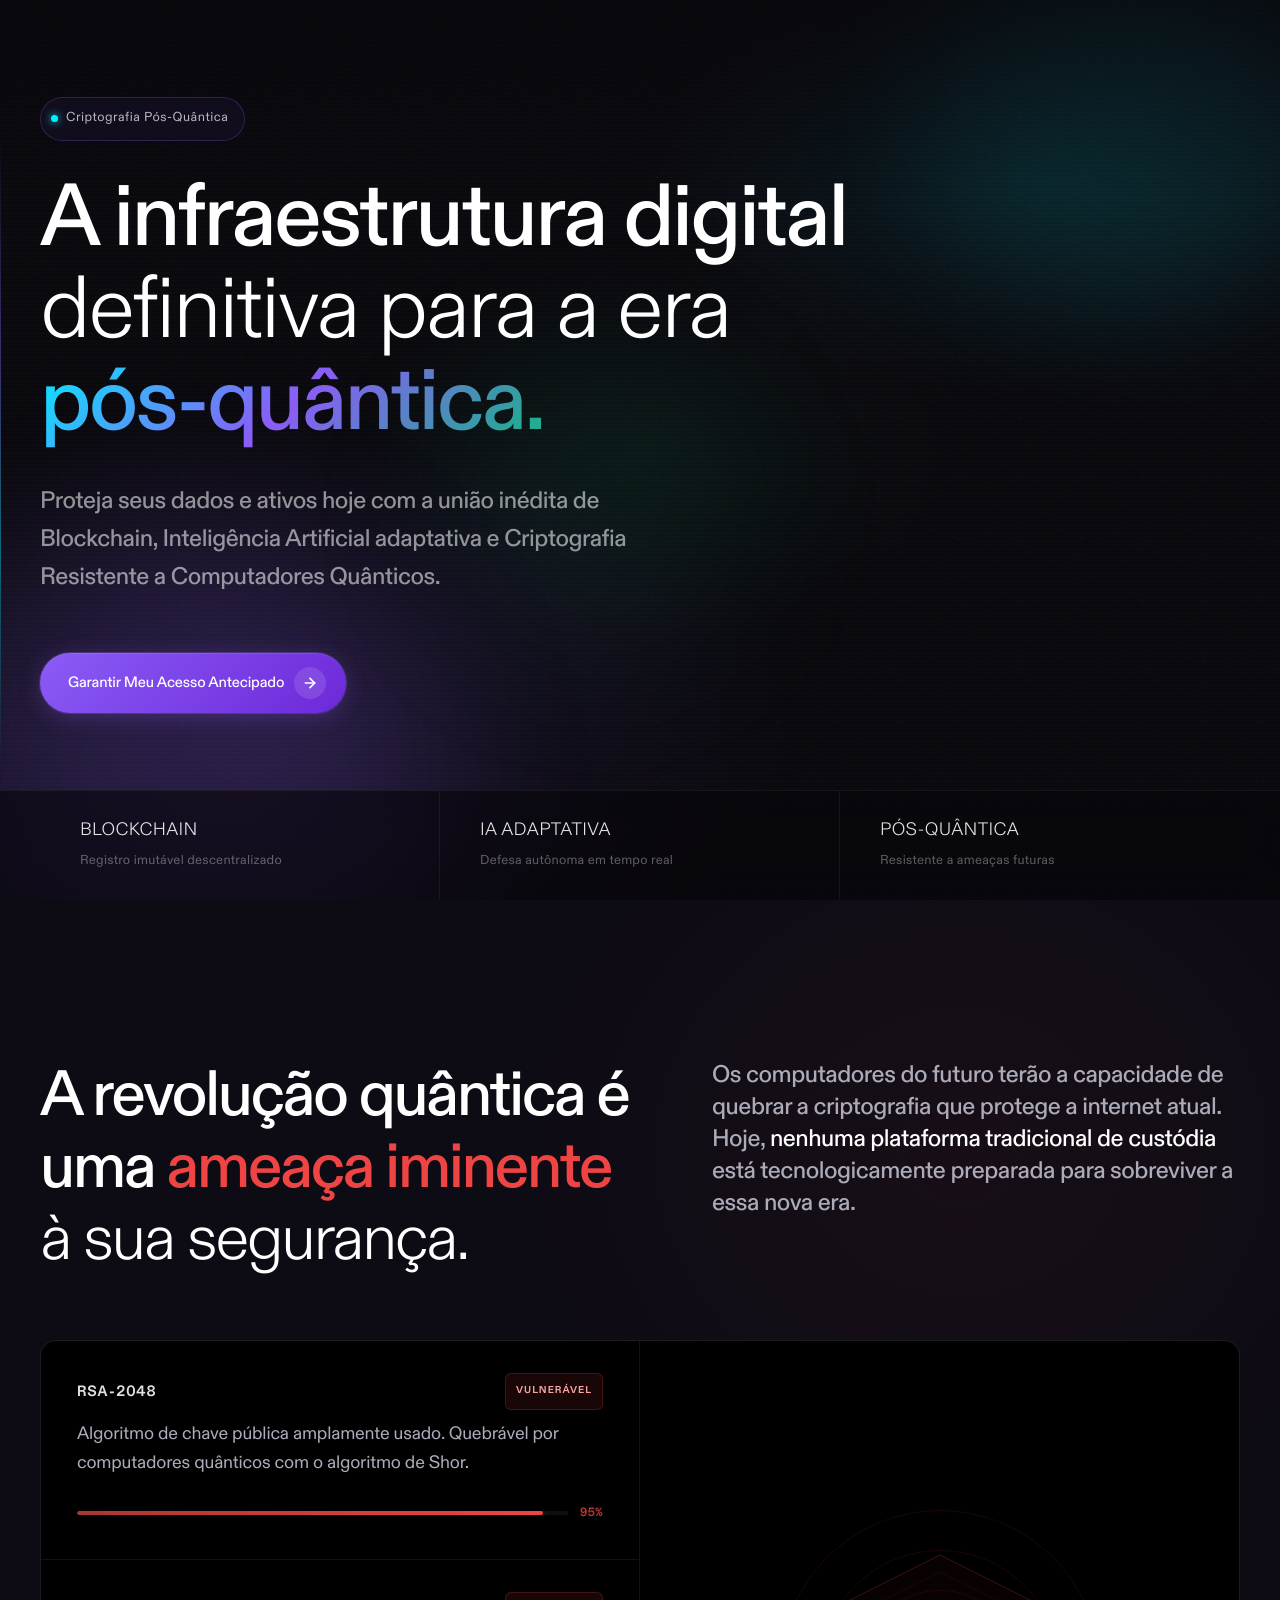
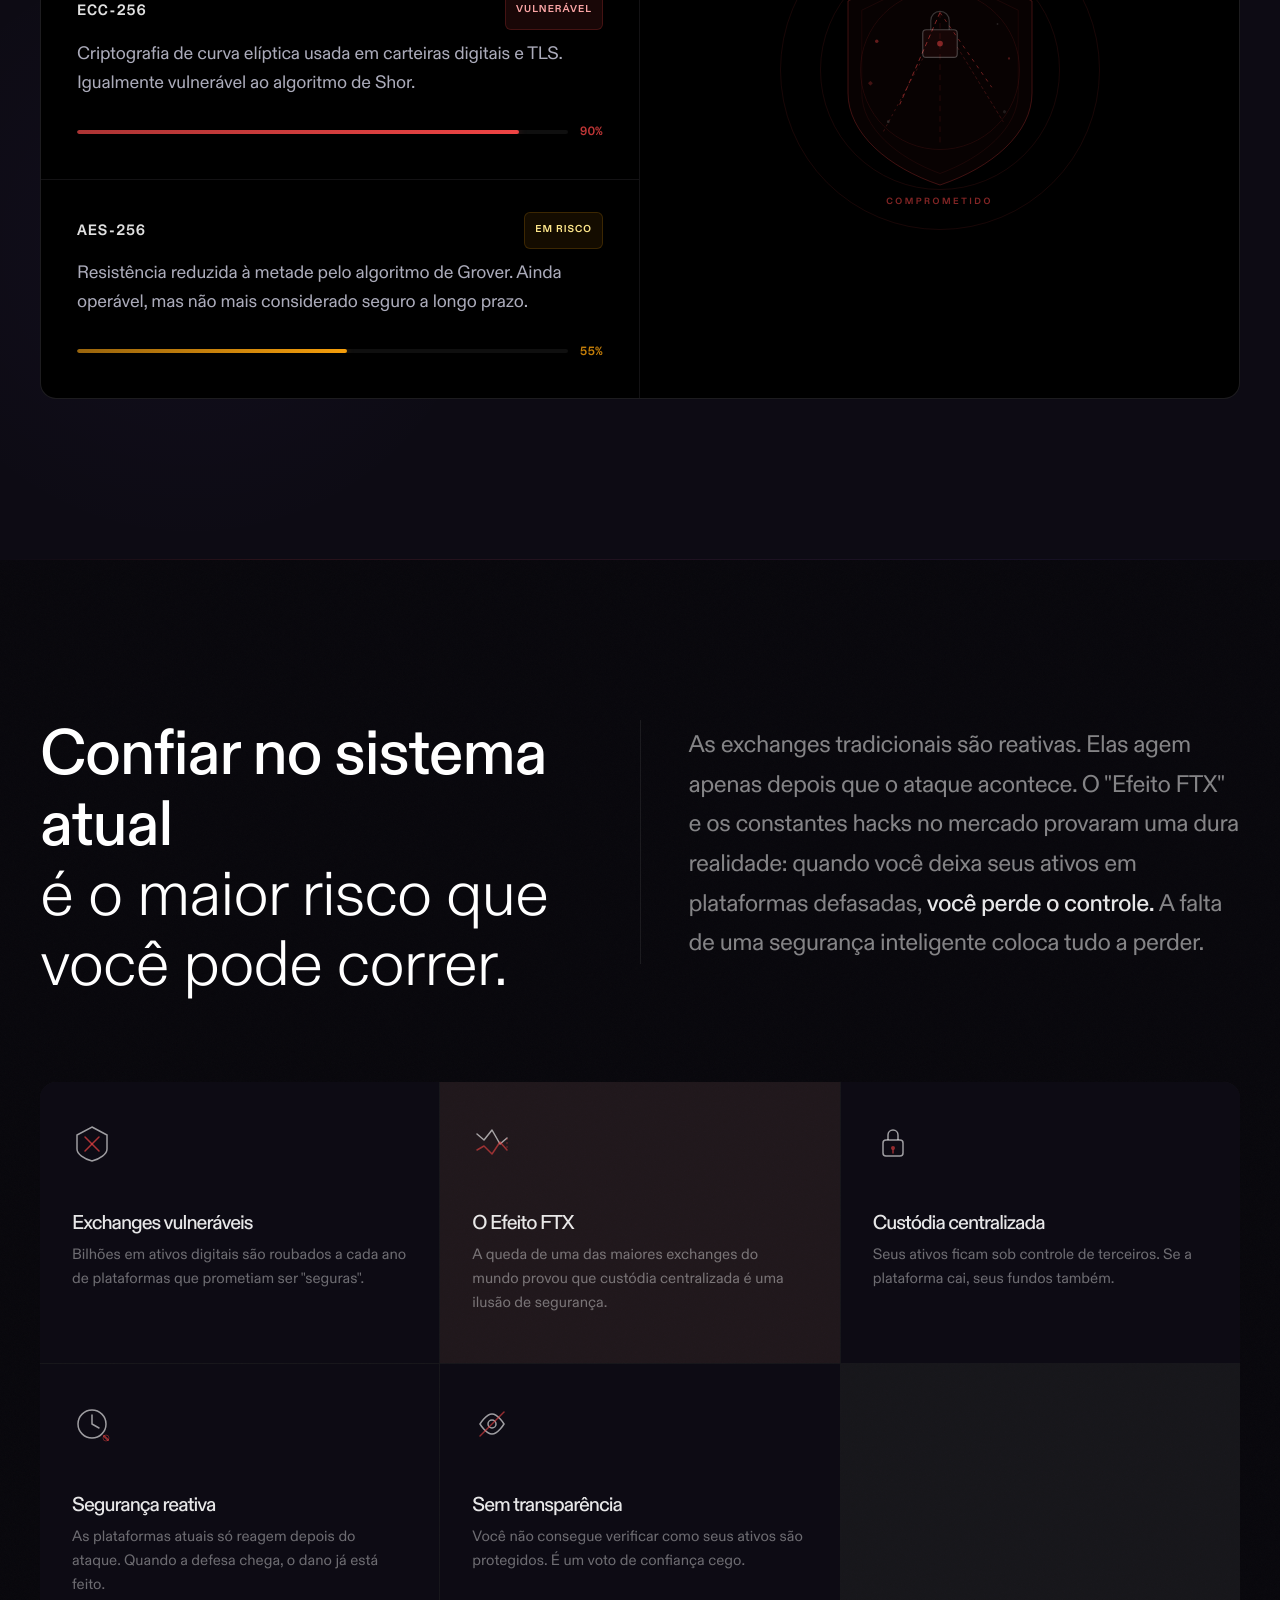
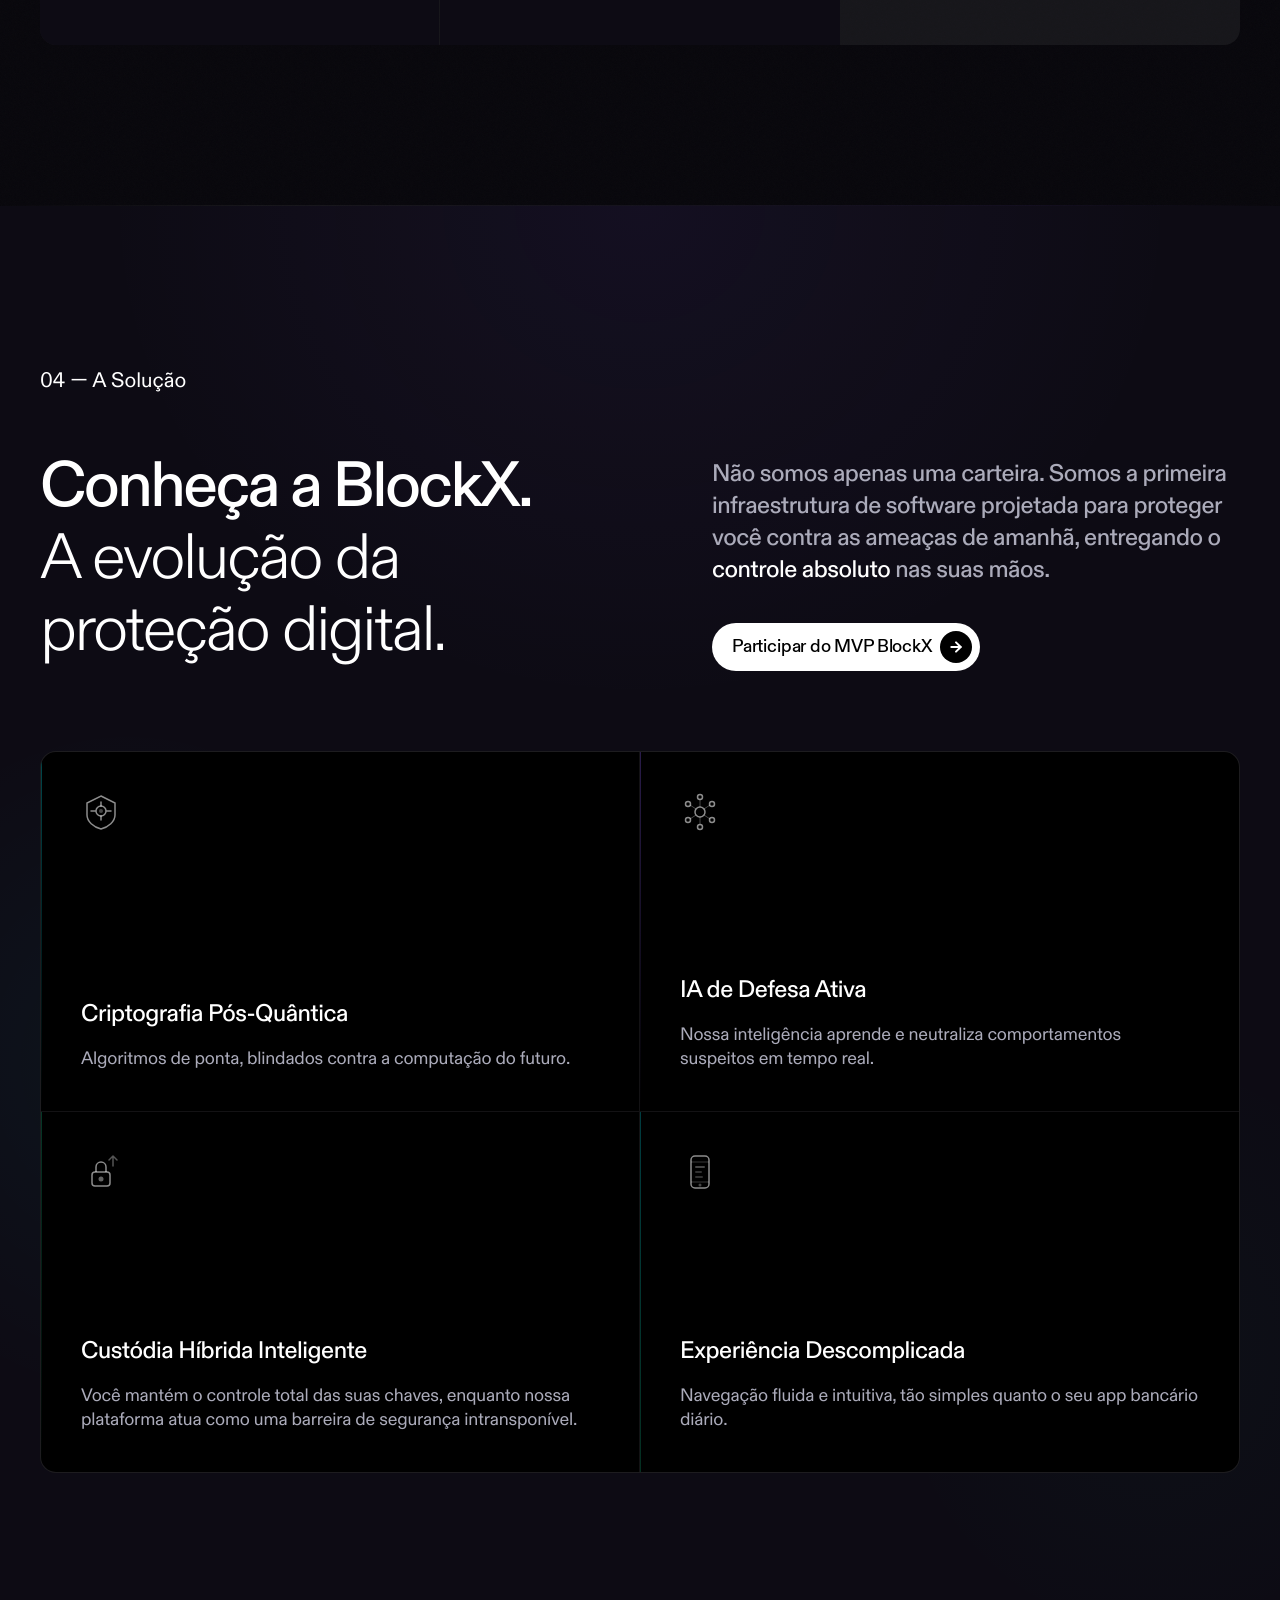
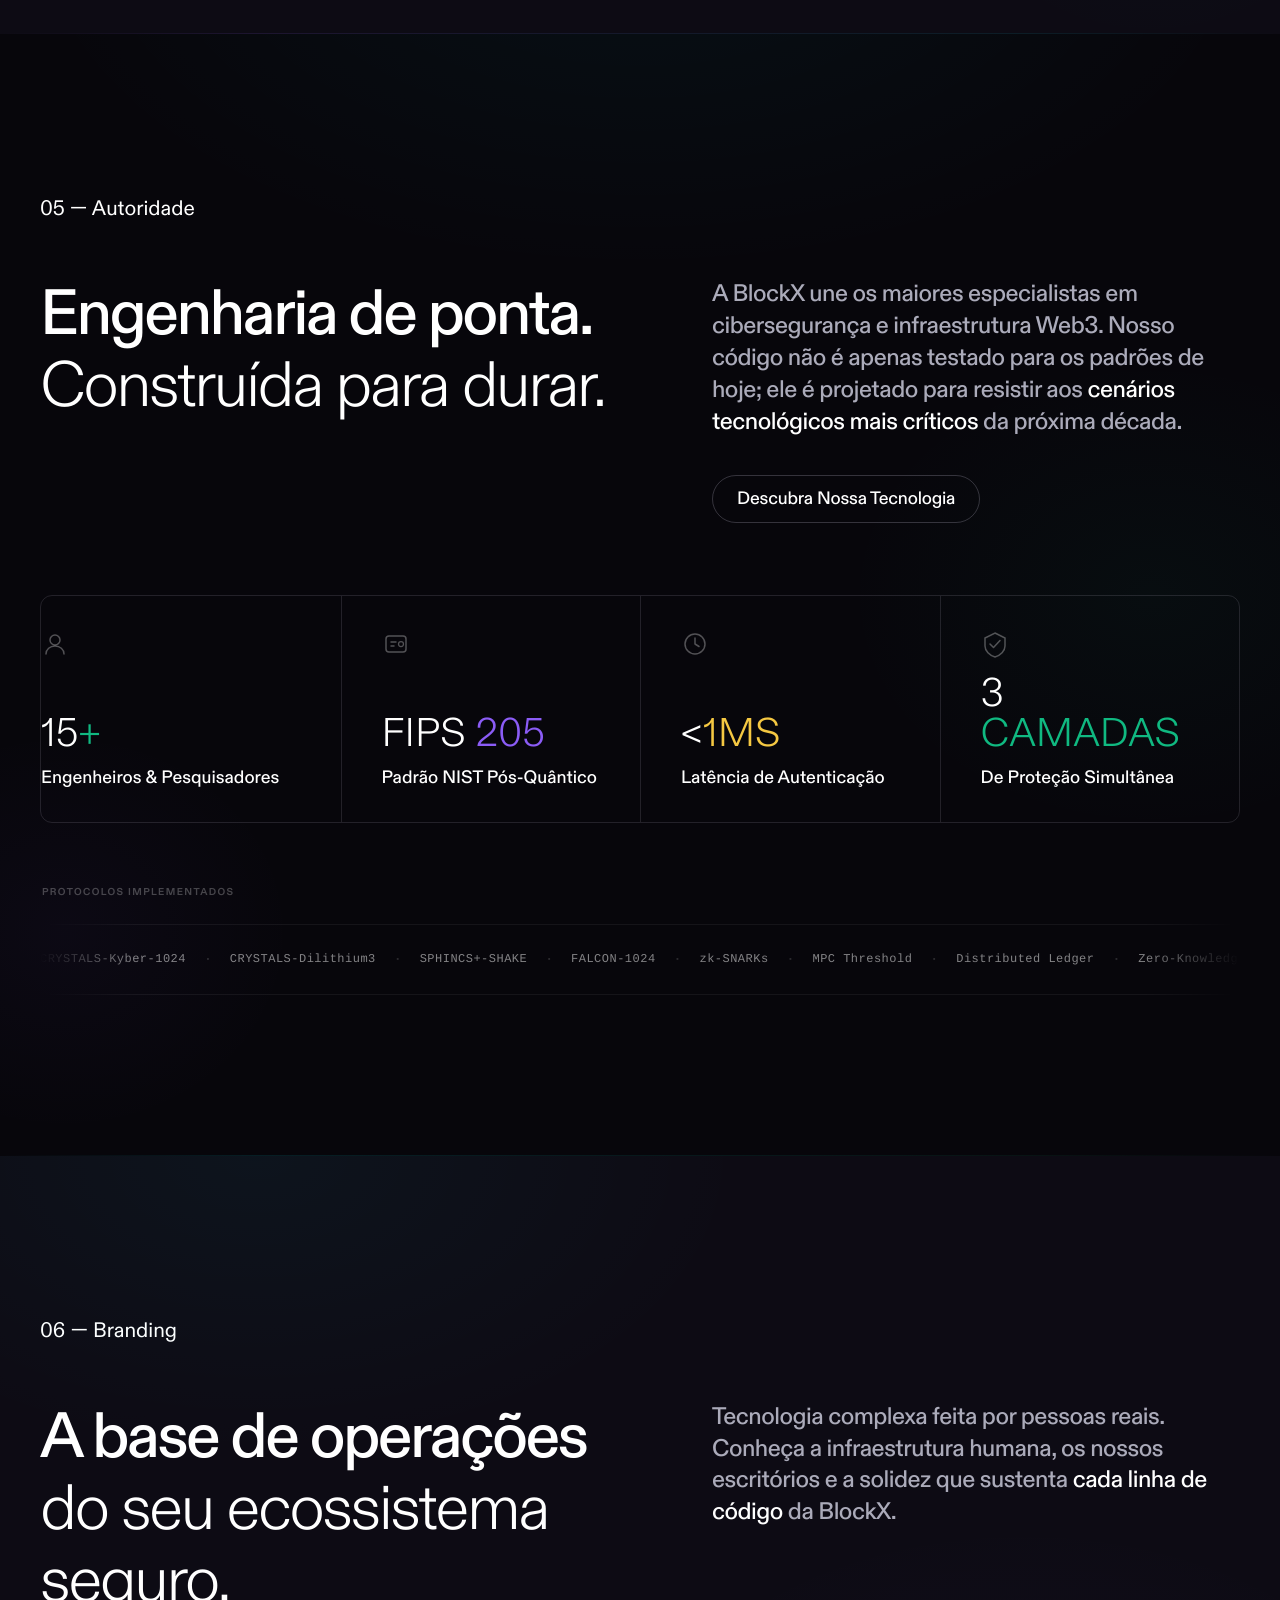
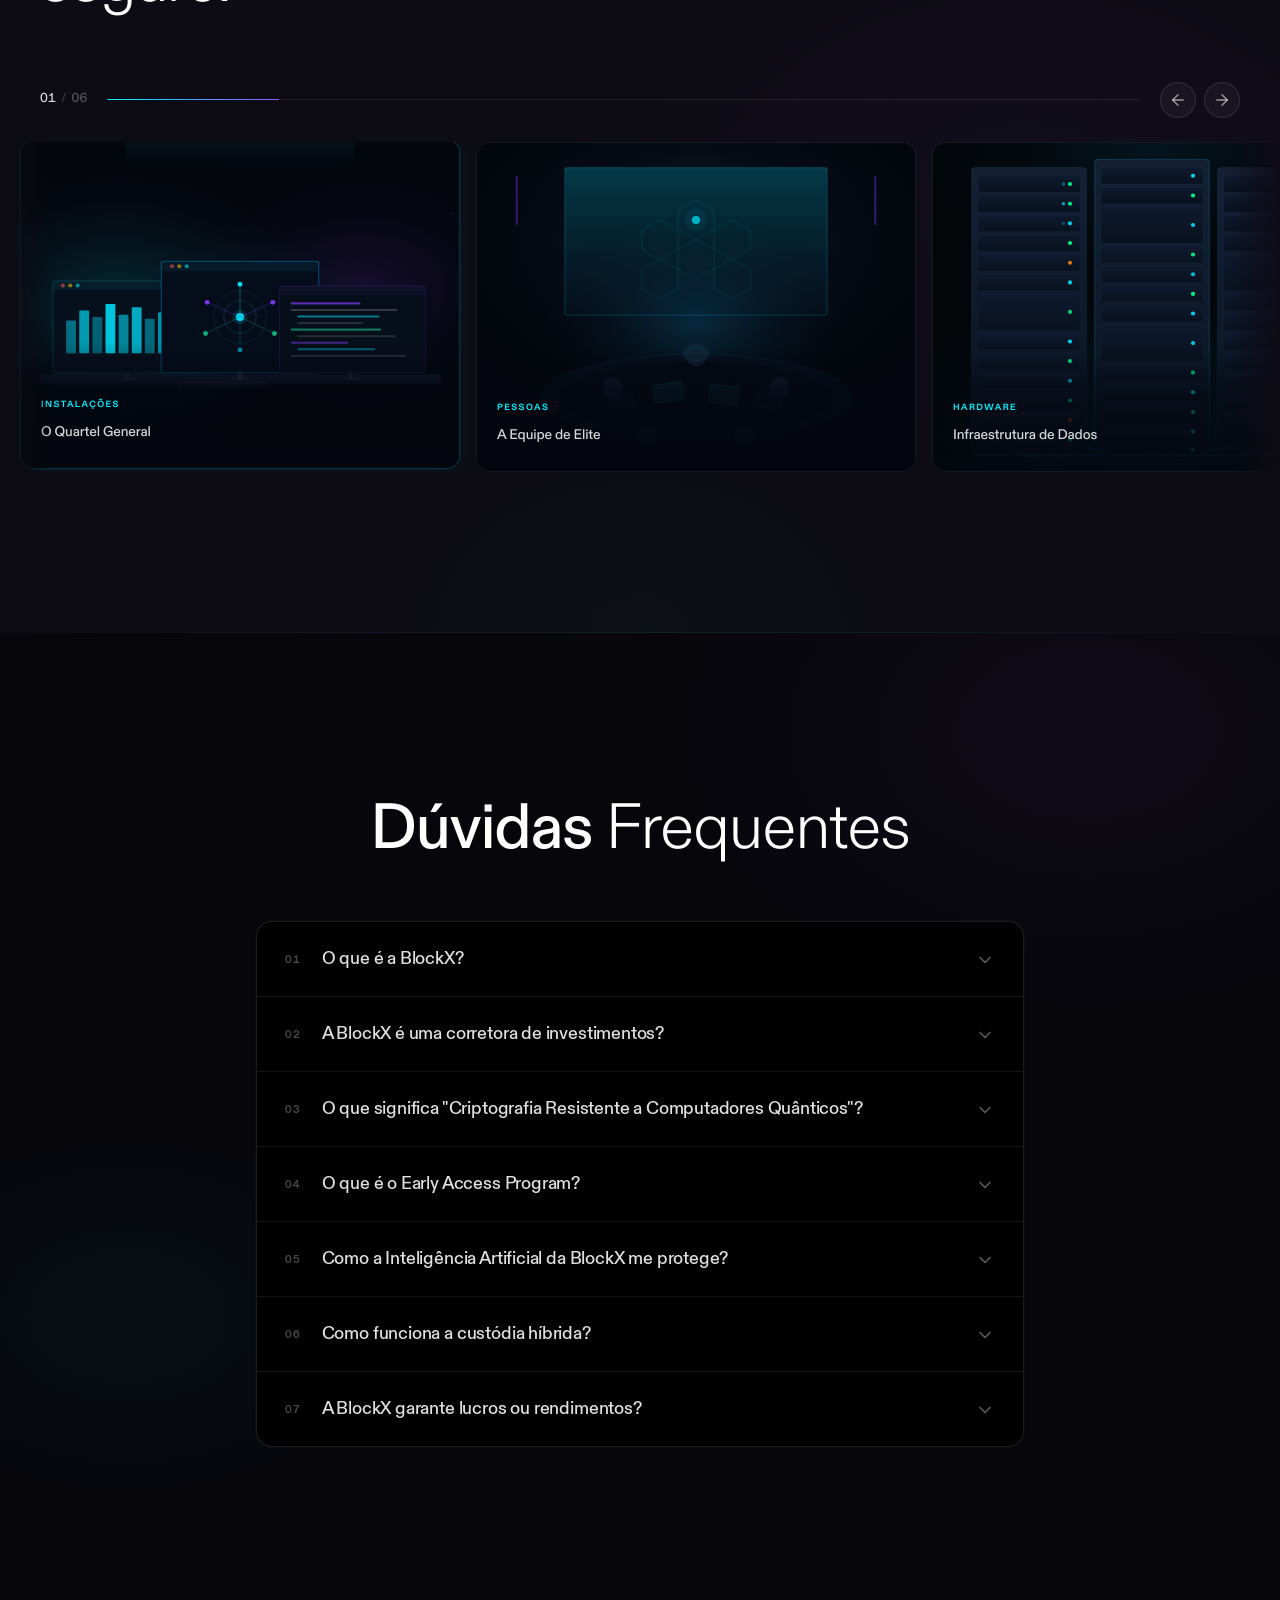
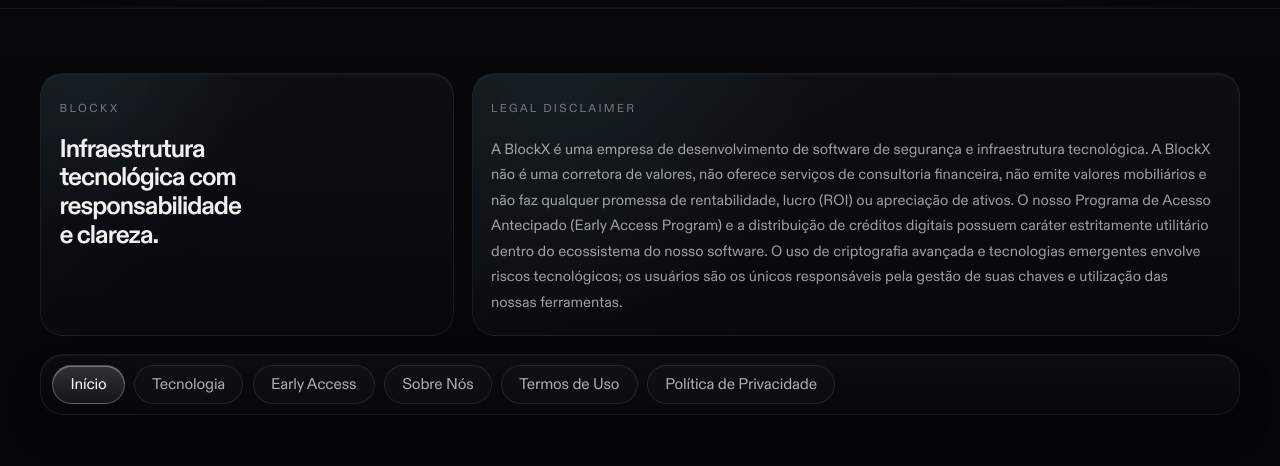
==== commit 4a26782e: "Add early access and about pages with associated styles. Introduce design system HTML and CSS files " ====
--- a/index.html
+++ b/index.html
@@ -61,7 +61,7 @@
     <!-- Headline -->
     <h1 id="hero-title" class="vone-hero__headline nd-heading-2xl vone-fade-up vone-fade-up--d2">
       A infraestrutura digital<br/>
-      <span class="font-light">definitiva para a </span><span class="vone-hero__headline-accent">era pós-quântica.</span>
+      <span class="font-light">definitiva para a era <br/></span><span class="vone-hero__headline-accent">pós-quântica.</span>
     </h1>
 
     <!-- Sub-headline -->
@@ -71,12 +71,12 @@
 
     <!-- CTA -->
     <div class="vone-hero__cta-area vone-fade-up vone-fade-up--d4">
-      <button class="vone-cta-primary" aria-label="Garantir Meu Acesso Antecipado">
+      <a class="vone-cta-primary" aria-label="Garantir Meu Acesso Antecipado" href="early-access.html#hero">
         Garantir Meu Acesso Antecipado
         <span class="vone-cta-primary__icon">
           <svg width="16" height="16" viewBox="0 0 24 24" fill="none" stroke="currentColor" stroke-width="2.5" stroke-linecap="round" stroke-linejoin="round"><path d="M5 12h14"/><path d="m12 5 7 7-7 7"/></svg>
         </span>
-      </button>
+      </a>
     </div>
 
   </div>
@@ -111,14 +111,11 @@
 
   <div class="vone-problem__wrap max-w-screen-2xl w-full mx-auto px-5 md:px-8 xl:px-10">
 
-    <!-- Eyebrow — design system standard -->
-    <div class="ds-section-title vone-problem__eyebrow-label">02 — O Problema</div>
-
     <!-- Split header -->
     <div class="flex flex-col xl:flex-row gap-[52px] justify-between items-start vone-problem__header">
       <div class="xl:max-w-[50%] grow-0">
         <h2 id="problem-title" class="nd-heading-l">
-          A revolução quântica é uma<br/>
+          A revolução quântica é uma
           <span class="vone-problem__accent">ameaça iminente</span>
           <span class="font-light"> à sua segurança.</span>
         </h2>
@@ -1515,66 +1512,33 @@
 <!-- ════════════════════════════════════════════
      s08 — RODAPÉ
      ════════════════════════════════════════════ -->
-<footer class="vone-footer" id="rodape">
-
-  <div class="vone-footer__bg"></div>
-  <div class="vone-footer__top-line" aria-hidden="true"></div>
-
-  <div class="vone-footer__inner max-w-screen-2xl w-full mx-auto px-5 md:px-8 xl:px-10">
-
-    <!-- 1 — Aviso legal (prioridade) -->
-    <div class="vone-footer__legal-wrap">
-      <div class="rounded-2xl border border-nd-border-light bg-nd-inverse vone-footer__legal-card">
-        <div class="vone-footer__legal-header">
-          <span class="vone-footer__legal-icon" aria-hidden="true">
-            <svg width="18" height="18" viewBox="0 0 24 24" fill="none" stroke="currentColor" stroke-width="1.75" stroke-linecap="round" stroke-linejoin="round"><path d="M12 22s8-4 8-10V5l-8-3-8 3v7c0 6 8 10 8 10z"/></svg>
-          </span>
-          <h2 class="vone-footer__legal-title" id="footer-legal-heading">Aviso legal obrigatório</h2>
-        </div>
-        <p class="vone-footer__legal-text text-nd-mid-em-text nd-body-m">
-          A BlockX é uma empresa de desenvolvimento de software de segurança e infraestrutura tecnológica. A BlockX <strong>não é uma corretora de valores</strong>, não oferece serviços de consultoria financeira, não emite valores mobiliários e não faz qualquer promessa de rentabilidade, lucro (ROI) ou apreciação de ativos. O nosso Programa de Acesso Antecipado (Early Access Program) e a distribuição de créditos digitais possuem caráter estritamente utilitário dentro do ecossistema do nosso software. O uso de criptografia avançada e tecnologias emergentes envolve riscos tecnológicos; os usuários são os únicos responsáveis pela gestão de suas chaves e utilização das nossas ferramentas.
-        </p>
-      </div>
+<footer class="tech-footer" id="footer">
+  <div aria-hidden="true" class="tech-footer__bg">
+    <div class="tech-footer__grid"></div>
+  </div>
+
+  <div class="max-w-screen-2xl w-full mx-auto px-5 md:px-8 xl:px-10">
+    <div class="tech-footer__frame">
+      <div class="tech-footer__brand tech-footer__card tech-footer__card--brand">
+        <p class="tech-footer__eyebrow">BlockX</p>
+        <h2 class="tech-footer__title">Infraestrutura tecnológica com responsabilidade e clareza.</h2>
+      </div>
+
+      <div class="tech-footer__legal tech-footer__card tech-footer__card--legal">
+        <p class="tech-footer__label">Legal Disclaimer</p>
+        <p class="tech-footer__copy">A BlockX é uma empresa de desenvolvimento de software de segurança e infraestrutura tecnológica. A BlockX não é uma corretora de valores, não oferece serviços de consultoria financeira, não emite valores mobiliários e não faz qualquer promessa de rentabilidade, lucro (ROI) ou apreciação de ativos. O nosso Programa de Acesso Antecipado (Early Access Program) e a distribuição de créditos digitais possuem caráter estritamente utilitário dentro do ecossistema do nosso software. O uso de criptografia avançada e tecnologias emergentes envolve riscos tecnológicos; os usuários são os únicos responsáveis pela gestão de suas chaves e utilização das nossas ferramentas.</p>
+      </div>
+
+      <nav aria-label="Links úteis" class="tech-footer__nav">
+        <a aria-current="page" class="tech-footer__link is-active" href="index.html#hero">Início</a>
+        <a class="tech-footer__link" href="tecnologia.html#hero">Tecnologia</a>
+        <a class="tech-footer__link" href="early-access.html#hero">Early Access</a>
+        <a class="tech-footer__link" href="sobre.html#hero">Sobre Nós</a>
+        <a class="tech-footer__link" href="index.html#footer">Termos de Uso</a>
+        <a class="tech-footer__link" href="index.html#footer">Política de Privacidade</a>
+      </nav>
     </div>
-
-    <!-- 2 — Links + redes -->
-    <div class="vone-footer__row">
-      <nav class="vone-footer__nav-block" aria-label="Links úteis">
-        <h3 class="vone-footer__block-title vone-footer__block-title--sm">Links úteis</h3>
-        <ul class="vone-footer__links">
-          <li><a class="vone-footer__link nd-body-m" href="#hero">Início</a></li>
-          <li><a class="vone-footer__link nd-body-m" href="#solucao">Tecnologia</a></li>
-          <li><a class="vone-footer__link nd-body-m" href="#hero">Early Access</a></li>
-          <li><a class="vone-footer__link nd-body-m" href="#branding">Sobre nós</a></li>
-          <li><a class="vone-footer__link nd-body-m" href="#">Termos de uso</a></li>
-          <li><a class="vone-footer__link nd-body-m" href="#">Política de privacidade</a></li>
-        </ul>
-      </nav>
-
-      <div class="vone-footer__social" aria-labelledby="footer-social-heading">
-        <h3 class="vone-footer__block-title vone-footer__block-title--sm" id="footer-social-heading">Redes sociais</h3>
-        <div class="vone-footer__social-row">
-          <a class="vone-footer__social-btn" href="https://www.linkedin.com" target="_blank" rel="noopener noreferrer" aria-label="BlockX no LinkedIn">
-            <svg width="20" height="20" viewBox="0 0 24 24" fill="currentColor" xmlns="http://www.w3.org/2000/svg" aria-hidden="true"><path d="M20.447 20.452h-3.554v-5.569c0-1.328-.027-3.037-1.852-3.037-1.853 0-2.136 1.445-2.136 2.939v5.667H9.351V9h3.414v1.561h.046c.477-.9 1.637-1.85 3.37-1.85 3.601 0 4.267 2.37 4.267 5.455v6.286zM5.337 7.433c-1.144 0-2.063-.926-2.063-2.065 0-1.138.92-2.063 2.063-2.063 1.14 0 2.064.925 2.064 2.063 0 1.139-.925 2.065-2.064 2.065zm1.782 13.019H3.555V9h3.564v11.452zM22.225 0H1.771C.792 0 0 .774 0 1.729v20.542C0 23.227.792 24 1.771 24h20.451C23.2 24 24 23.227 24 22.271V1.729C24 .774 23.2 0 22.222 0h.003z"/></svg>
-          </a>
-          <a class="vone-footer__social-btn" href="https://www.instagram.com" target="_blank" rel="noopener noreferrer" aria-label="BlockX no Instagram">
-            <svg width="20" height="20" viewBox="0 0 24 24" fill="none" stroke="currentColor" stroke-width="1.75" stroke-linecap="round" stroke-linejoin="round" xmlns="http://www.w3.org/2000/svg" aria-hidden="true"><rect x="2" y="2" width="20" height="20" rx="5" ry="5"/><path d="M16 11.37A4 4 0 1 1 12.63 8 4 4 0 0 1 16 11.37z"/><line x1="17.5" y1="6.5" x2="17.51" y2="6.5"/></svg>
-          </a>
-        </div>
-      </div>
-
-      <a class="vone-footer__logo" href="#hero" aria-label="BlockX — voltar ao início">
-        <span class="vone-footer__logo-mark">BX</span>
-        <span class="vone-footer__logo-text">BlockX</span>
-      </a>
-    </div>
-
-    <div class="vone-footer__bottom">
-      <p class="vone-footer__copy nd-body-m text-nd-mid-em-text">© 2026 BlockX.</p>
-    </div>
-
-  </div>
-
+  </div>
 </footer>
 
 
@@ -1699,7 +1663,7 @@
     });
   }, { threshold: 0.2 });
 
-  document.querySelectorAll('.vone-problem, .vone-agitation, .vone-solution, .vone-authority, .vone-branding, .vone-faq, .vone-footer').forEach(function (el) {
+  document.querySelectorAll('.vone-problem, .vone-agitation, .vone-solution, .vone-authority, .vone-branding, .vone-faq, .vone-footer, .tech-footer').forEach(function (el) {
     observer.observe(el);
   });
 })();
@@ -1801,6 +1765,29 @@
     });
   });
 })();
+
+/* ── Footer nav active state ── */
+(function () {
+  var footerNav = document.querySelector('.tech-footer__nav');
+  if (!footerNav) return;
+  var links = Array.from(footerNav.querySelectorAll('.tech-footer__link'));
+  if (!links.length) return;
+
+  footerNav.addEventListener('click', function (event) {
+    var target = event.target;
+    if (!(target instanceof HTMLAnchorElement)) return;
+
+    links.forEach(function (link) {
+      var isActive = link === target;
+      link.classList.toggle('is-active', isActive);
+      if (isActive) {
+        link.setAttribute('aria-current', 'page');
+      } else {
+        link.removeAttribute('aria-current');
+      }
+    });
+  });
+})();
 </script>
 
 </body>
--- a/styles.css
+++ b/styles.css
@@ -210,6 +210,7 @@
   justify-content: center;
   gap: 10px;
   padding: 14px 20px 14px 28px;
+  margin-bottom: 90px;
   border-radius: 9999px;
   border: none;
   font-family: inherit;
@@ -218,6 +219,7 @@
   letter-spacing: -0.01em;
   cursor: pointer;
   color: #fff;
+  text-decoration: none;
   background: linear-gradient(135deg, var(--vone-glow-violet) 0%, #6d28d9 100%);
   box-shadow:
     0 0 0 1px rgba(139, 92, 246, 0.3),
@@ -2542,3 +2544,264 @@
   margin: 0;
   font-size: 13px;
 }
+
+/* ════════════════════════════════════════════════════
+   Footer padrão global (mesmo da tecnologia)
+   ════════════════════════════════════════════════════ */
+
+.tech-footer {
+  position: relative;
+  padding: 4rem 0 calc(3.2rem + env(safe-area-inset-bottom));
+  border-top: 1px solid rgba(255, 255, 255, 0.08);
+  background:
+    linear-gradient(180deg, rgba(8, 8, 12, 0.98), rgba(5, 5, 8, 1));
+  overflow: hidden;
+}
+
+.tech-footer__bg {
+  position: absolute;
+  inset: 0;
+  pointer-events: none;
+}
+
+.tech-footer__grid {
+  position: absolute;
+  inset: 0;
+  background-image:
+    linear-gradient(rgba(255, 255, 255, 0.025) 1px, transparent 1px),
+    linear-gradient(90deg, rgba(255, 255, 255, 0.025) 1px, transparent 1px);
+  background-size: 84px 84px;
+  opacity: 0.24;
+  mask-image: linear-gradient(180deg, rgba(0, 0, 0, 0.8), transparent 100%);
+}
+
+.tech-footer__frame {
+  position: relative;
+  z-index: 1;
+  display: grid;
+  grid-template-columns: minmax(0, 1fr);
+  gap: 1.12rem;
+  align-items: stretch;
+}
+
+.tech-footer__card,
+.tech-footer__nav {
+  min-width: 0;
+  padding: 1.2rem 1.15rem;
+  border: 1px solid rgba(255, 255, 255, 0.07);
+  border-radius: 1.4rem;
+  background:
+    linear-gradient(180deg, rgba(14, 15, 20, 0.96), rgba(8, 9, 13, 0.94));
+  box-shadow: inset 0 1px 0 rgba(255, 255, 255, 0.04);
+}
+
+.tech-footer__card {
+  position: relative;
+  display: flex;
+  flex-direction: column;
+  justify-content: flex-start;
+  overflow: hidden;
+  transition:
+    transform 0.24s ease,
+    border-color 0.24s ease,
+    background 0.24s ease,
+    box-shadow 0.24s ease;
+  animation: techFooterRise 0.62s cubic-bezier(0.2, 0.72, 0.24, 1) both;
+}
+
+.tech-footer__card::before {
+  content: "";
+  position: absolute;
+  inset: 0;
+  pointer-events: none;
+  background:
+    radial-gradient(circle at 12% 0%, rgba(89, 225, 255, 0.11), transparent 35%),
+    linear-gradient(130deg, rgba(255, 255, 255, 0.05), transparent 55%);
+  opacity: 0.54;
+}
+
+.tech-footer__card > * {
+  position: relative;
+  z-index: 1;
+}
+
+.tech-footer__brand,
+.tech-footer__legal {
+  height: 100%;
+  min-height: 10.4rem;
+}
+
+.tech-footer__card--legal {
+  animation-delay: 0.06s;
+}
+
+.tech-footer__card:hover {
+  transform: translateY(-2px);
+  border-color: rgba(89, 225, 255, 0.2);
+  background:
+    linear-gradient(180deg, rgba(16, 18, 24, 0.98), rgba(10, 12, 17, 0.96));
+  box-shadow:
+    inset 0 1px 0 rgba(255, 255, 255, 0.06),
+    0 18px 36px rgba(0, 0, 0, 0.28);
+}
+
+.tech-footer__eyebrow {
+  margin: 0;
+  font-size: 0.72rem;
+  letter-spacing: 0.22em;
+  text-transform: uppercase;
+  color: rgba(255, 255, 255, 0.42);
+}
+
+.tech-footer__title {
+  max-width: 16ch;
+  margin: 0.8rem 0 0;
+  font-size: clamp(1.2rem, 2vw, 1.75rem);
+  line-height: 1.12;
+  letter-spacing: -0.04em;
+  color: rgba(255, 255, 255, 0.94);
+  text-wrap: balance;
+}
+
+.tech-footer__label {
+  margin: 0;
+  font-size: 0.72rem;
+  letter-spacing: 0.2em;
+  text-transform: uppercase;
+  color: rgba(255, 255, 255, 0.42);
+}
+
+.tech-footer__copy {
+  margin: 0.85rem 0 0;
+  font-size: 0.93rem;
+  line-height: 1.72;
+  color: rgba(255, 255, 255, 0.6);
+  text-wrap: pretty;
+}
+
+.tech-footer__nav {
+  display: flex;
+  flex-wrap: nowrap;
+  align-items: center;
+  gap: 0.58rem;
+  padding: 0.62rem 0.7rem;
+  border-radius: 1.45rem;
+  background:
+    linear-gradient(180deg, rgba(11, 13, 18, 0.96), rgba(7, 8, 12, 0.96));
+  box-shadow:
+    inset 0 1px 0 rgba(255, 255, 255, 0.04),
+    0 16px 34px rgba(0, 0, 0, 0.24);
+  overflow-x: auto;
+  scrollbar-width: none;
+  animation: techFooterRise 0.62s cubic-bezier(0.2, 0.72, 0.24, 1) both;
+  animation-delay: 0.12s;
+}
+
+.tech-footer__nav::-webkit-scrollbar {
+  display: none;
+}
+
+.tech-footer__link {
+  display: inline-flex;
+  align-items: center;
+  justify-content: center;
+  min-height: 2.48rem;
+  padding: 0 1.08rem;
+  border-radius: 999px;
+  border: 1px solid rgba(255, 255, 255, 0.09);
+  background: rgba(255, 255, 255, 0.02);
+  color: rgba(255, 255, 255, 0.66);
+  font-size: 0.97rem;
+  letter-spacing: -0.01em;
+  text-decoration: none;
+  white-space: nowrap;
+  transition:
+    color 0.2s ease,
+    border-color 0.2s ease,
+    background 0.2s ease,
+    transform 0.2s ease,
+    box-shadow 0.2s ease;
+}
+
+.tech-footer__link.is-active,
+.tech-footer__link[aria-current="page"] {
+  color: rgba(255, 255, 255, 0.98);
+  border-color: rgba(255, 255, 255, 0.26);
+  background:
+    linear-gradient(180deg, rgba(255, 255, 255, 0.16), rgba(255, 255, 255, 0.05));
+  box-shadow:
+    inset 0 1px 0 rgba(255, 255, 255, 0.3),
+    0 8px 16px rgba(0, 0, 0, 0.32);
+}
+
+.tech-footer__link:hover {
+  color: #ffffff;
+  border-color: rgba(89, 225, 255, 0.24);
+  background: rgba(89, 225, 255, 0.1);
+  transform: translateY(-1px);
+  box-shadow: 0 8px 20px rgba(0, 0, 0, 0.28);
+}
+
+.tech-footer__link:focus-visible {
+  outline: 2px solid var(--vone-glow-cyan, #59e1ff);
+  outline-offset: 3px;
+}
+
+@keyframes techFooterRise {
+  0% {
+    opacity: 0;
+    transform: translateY(10px);
+  }
+  100% {
+    opacity: 1;
+    transform: translateY(0);
+  }
+}
+
+@media (min-width: 960px) {
+  .tech-footer__frame {
+    grid-template-columns: minmax(15rem, 0.7fr) minmax(0, 1.3fr);
+    align-items: stretch;
+  }
+
+  .tech-footer__nav {
+    grid-column: 1 / -1;
+  }
+}
+
+@media (max-width: 767px) {
+  .tech-footer {
+    padding: 3.2rem 0 calc(3rem + env(safe-area-inset-bottom));
+  }
+
+  .tech-footer__brand,
+  .tech-footer__legal,
+  .tech-footer__nav {
+    padding: 1rem 0.95rem;
+    border-radius: 1.15rem;
+  }
+
+  .tech-footer__nav {
+    flex-wrap: wrap;
+    gap: 0.5rem;
+  }
+
+  .tech-footer__link {
+    min-height: 2.3rem;
+    padding: 0 0.92rem;
+    font-size: 0.9rem;
+  }
+}
+
+@media (prefers-reduced-motion: reduce) {
+  .tech-footer__card,
+  .tech-footer__nav,
+  .tech-footer__link {
+    transition: none;
+  }
+
+  .tech-footer__card,
+  .tech-footer__nav {
+    animation: none;
+  }
+}
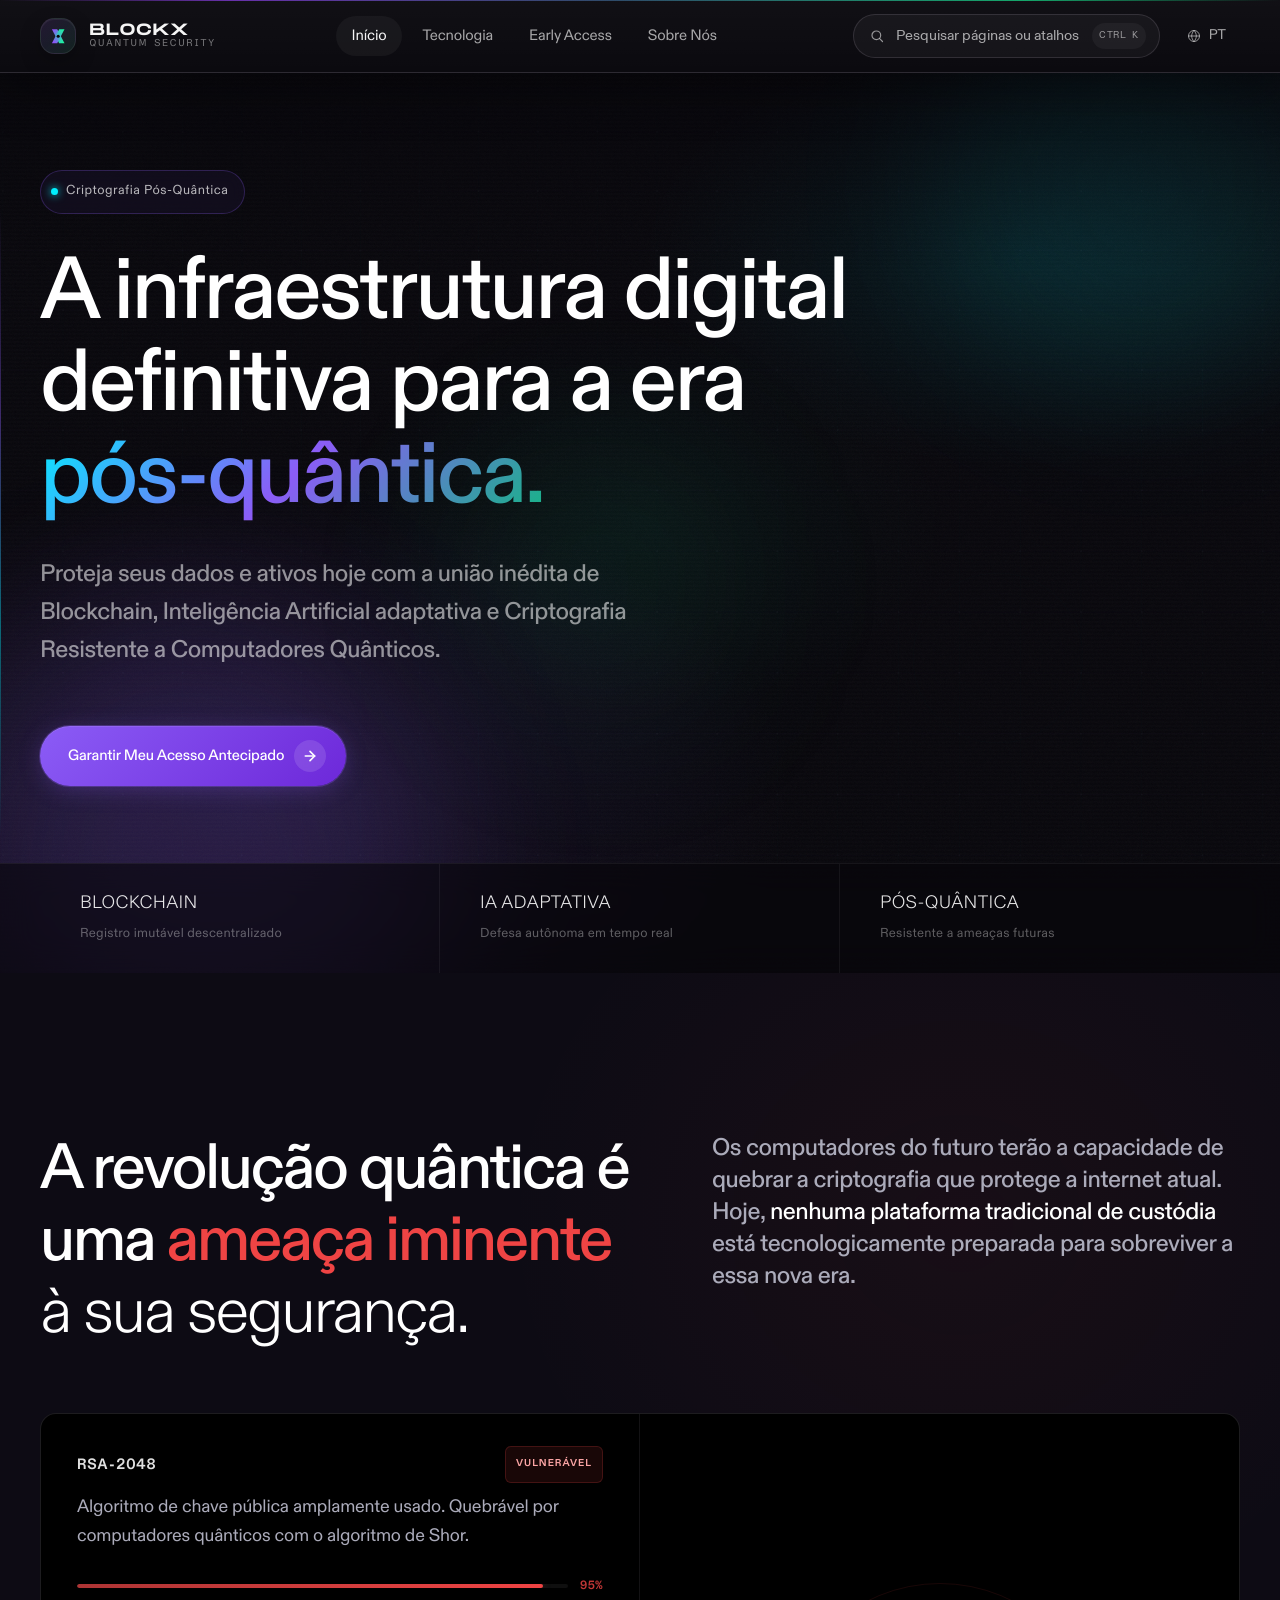
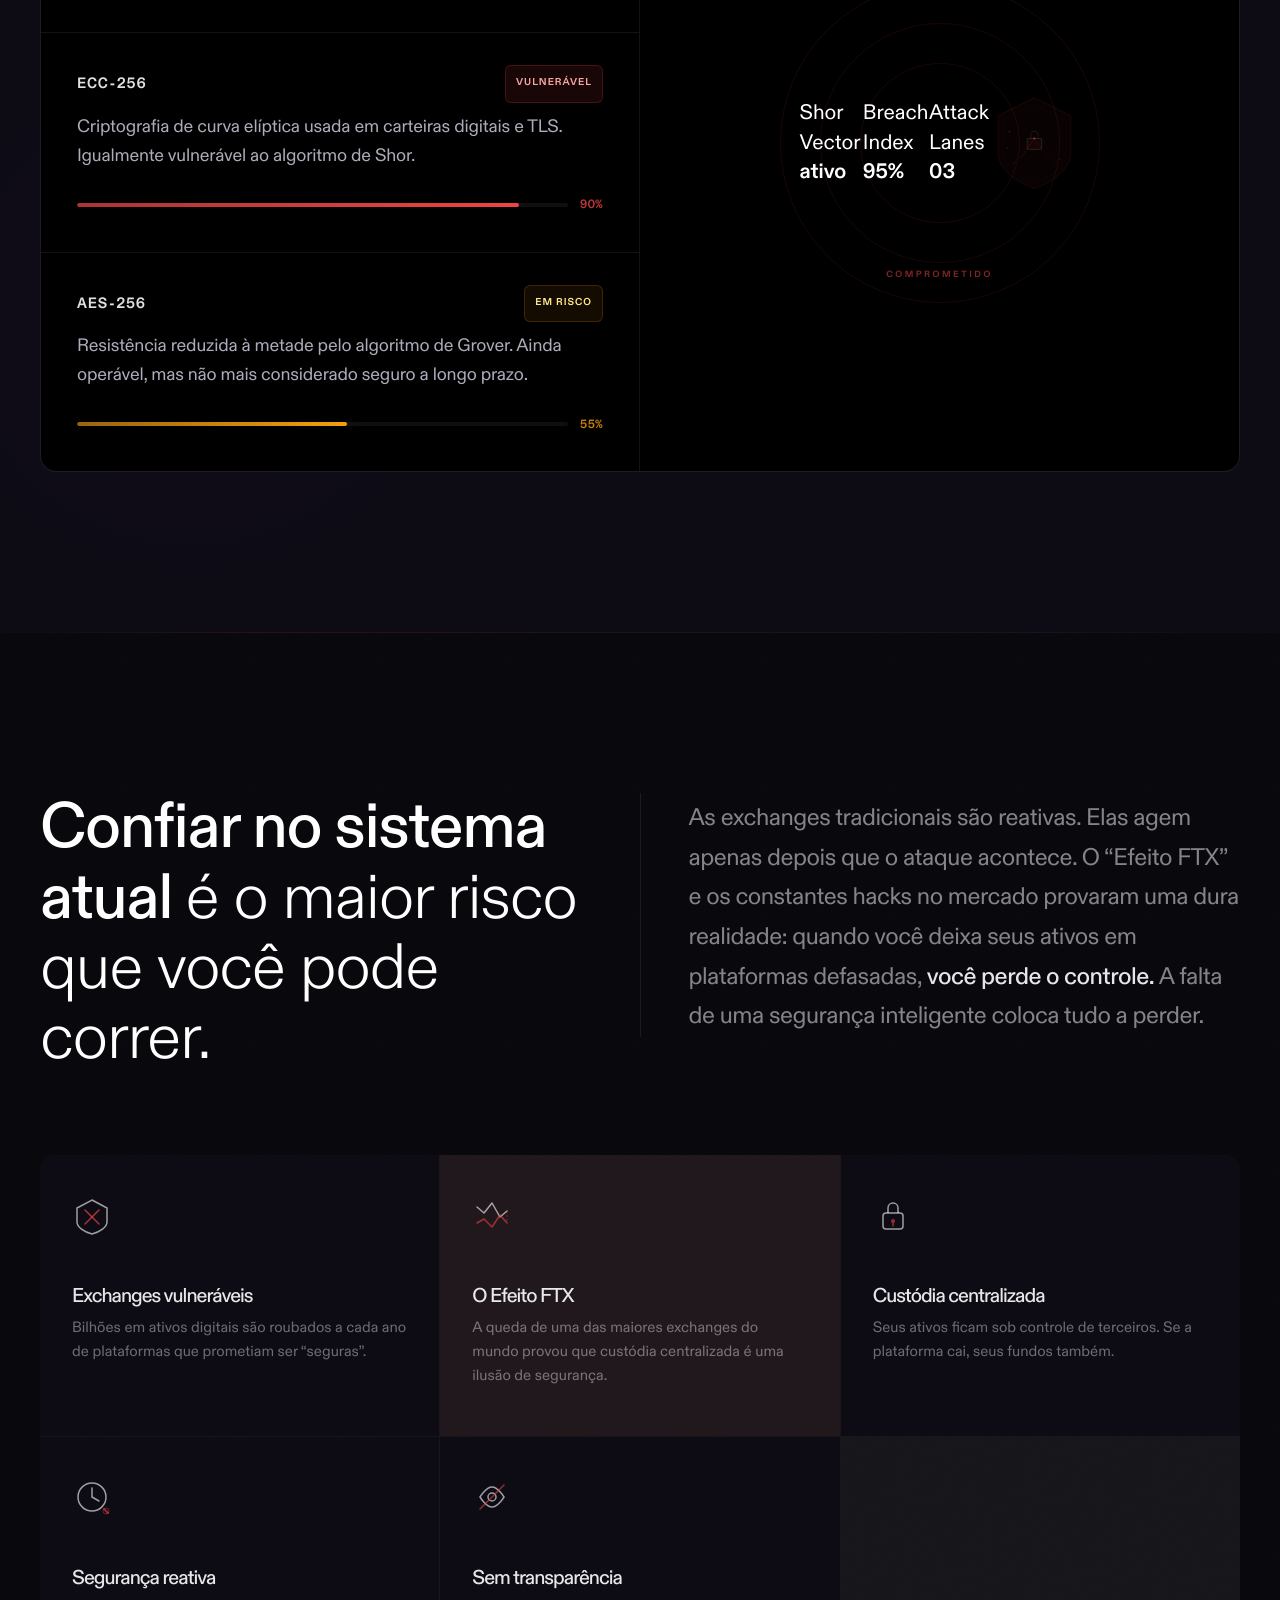
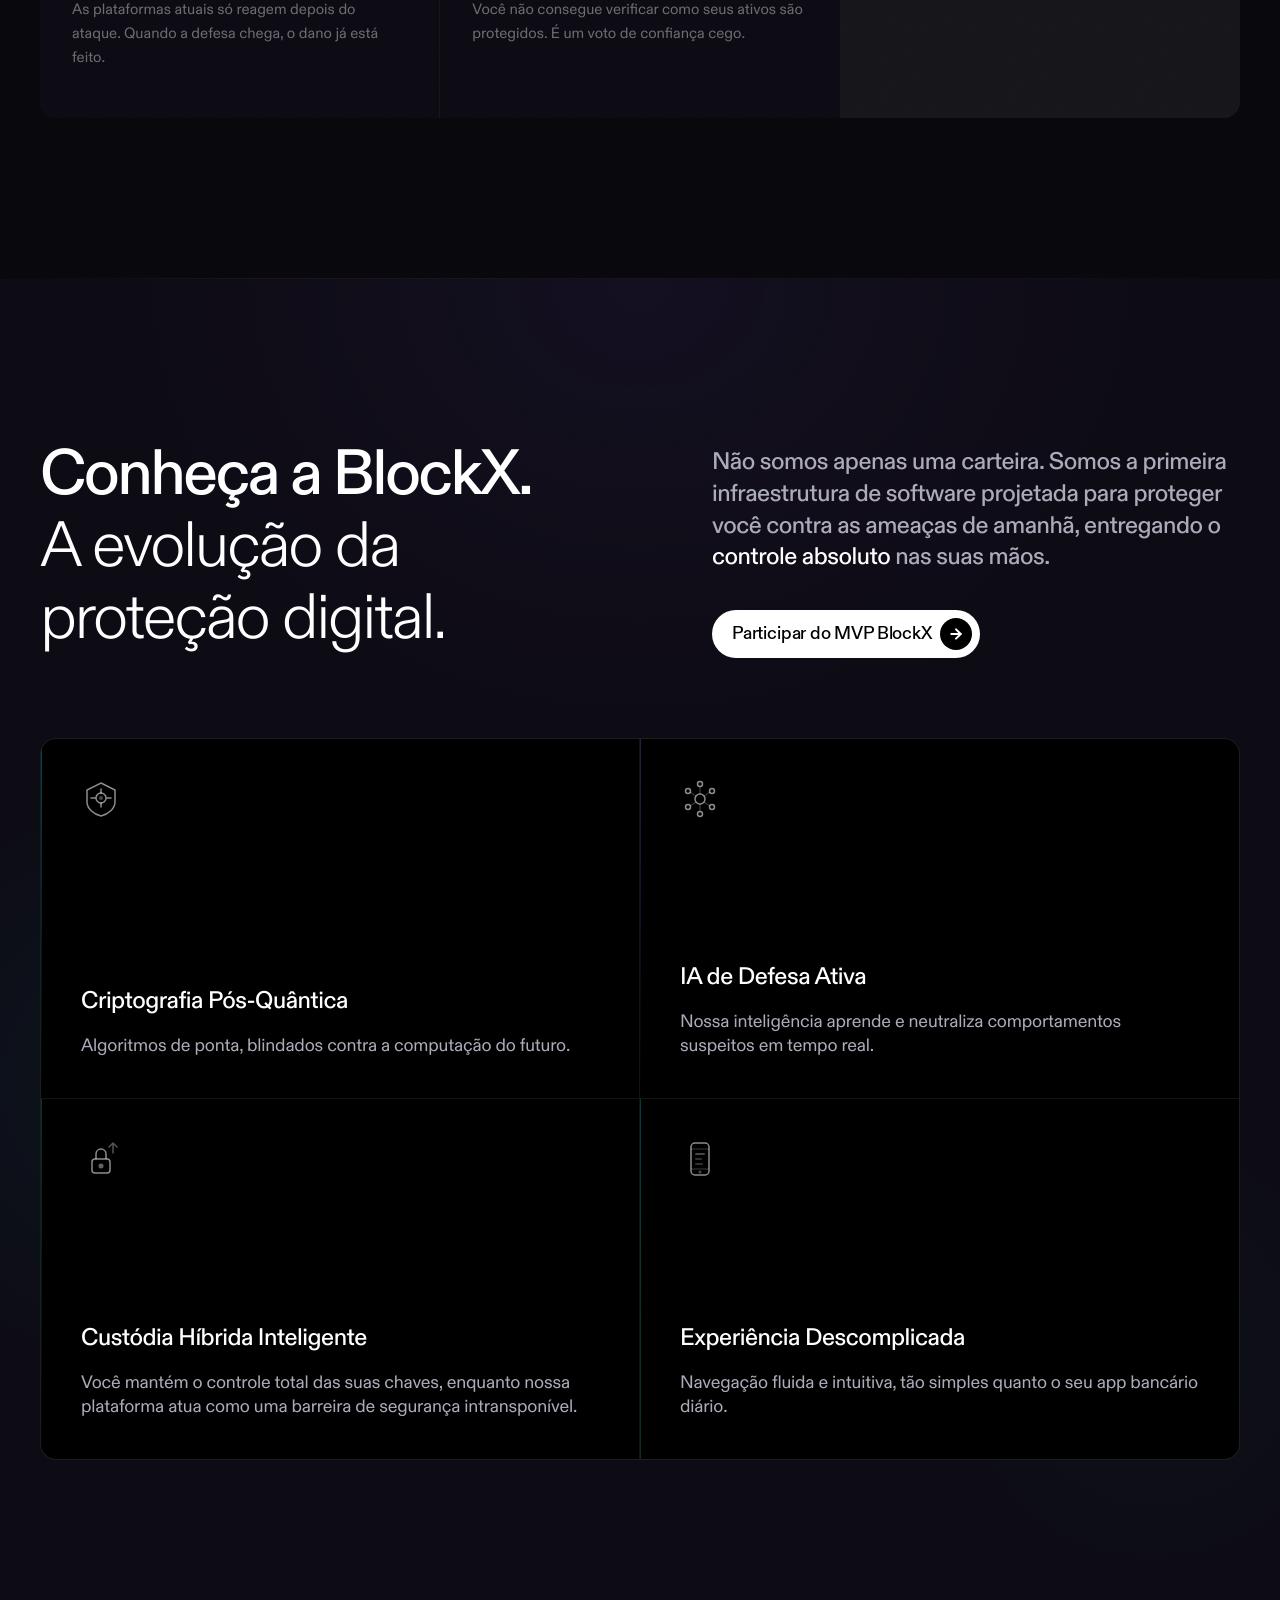
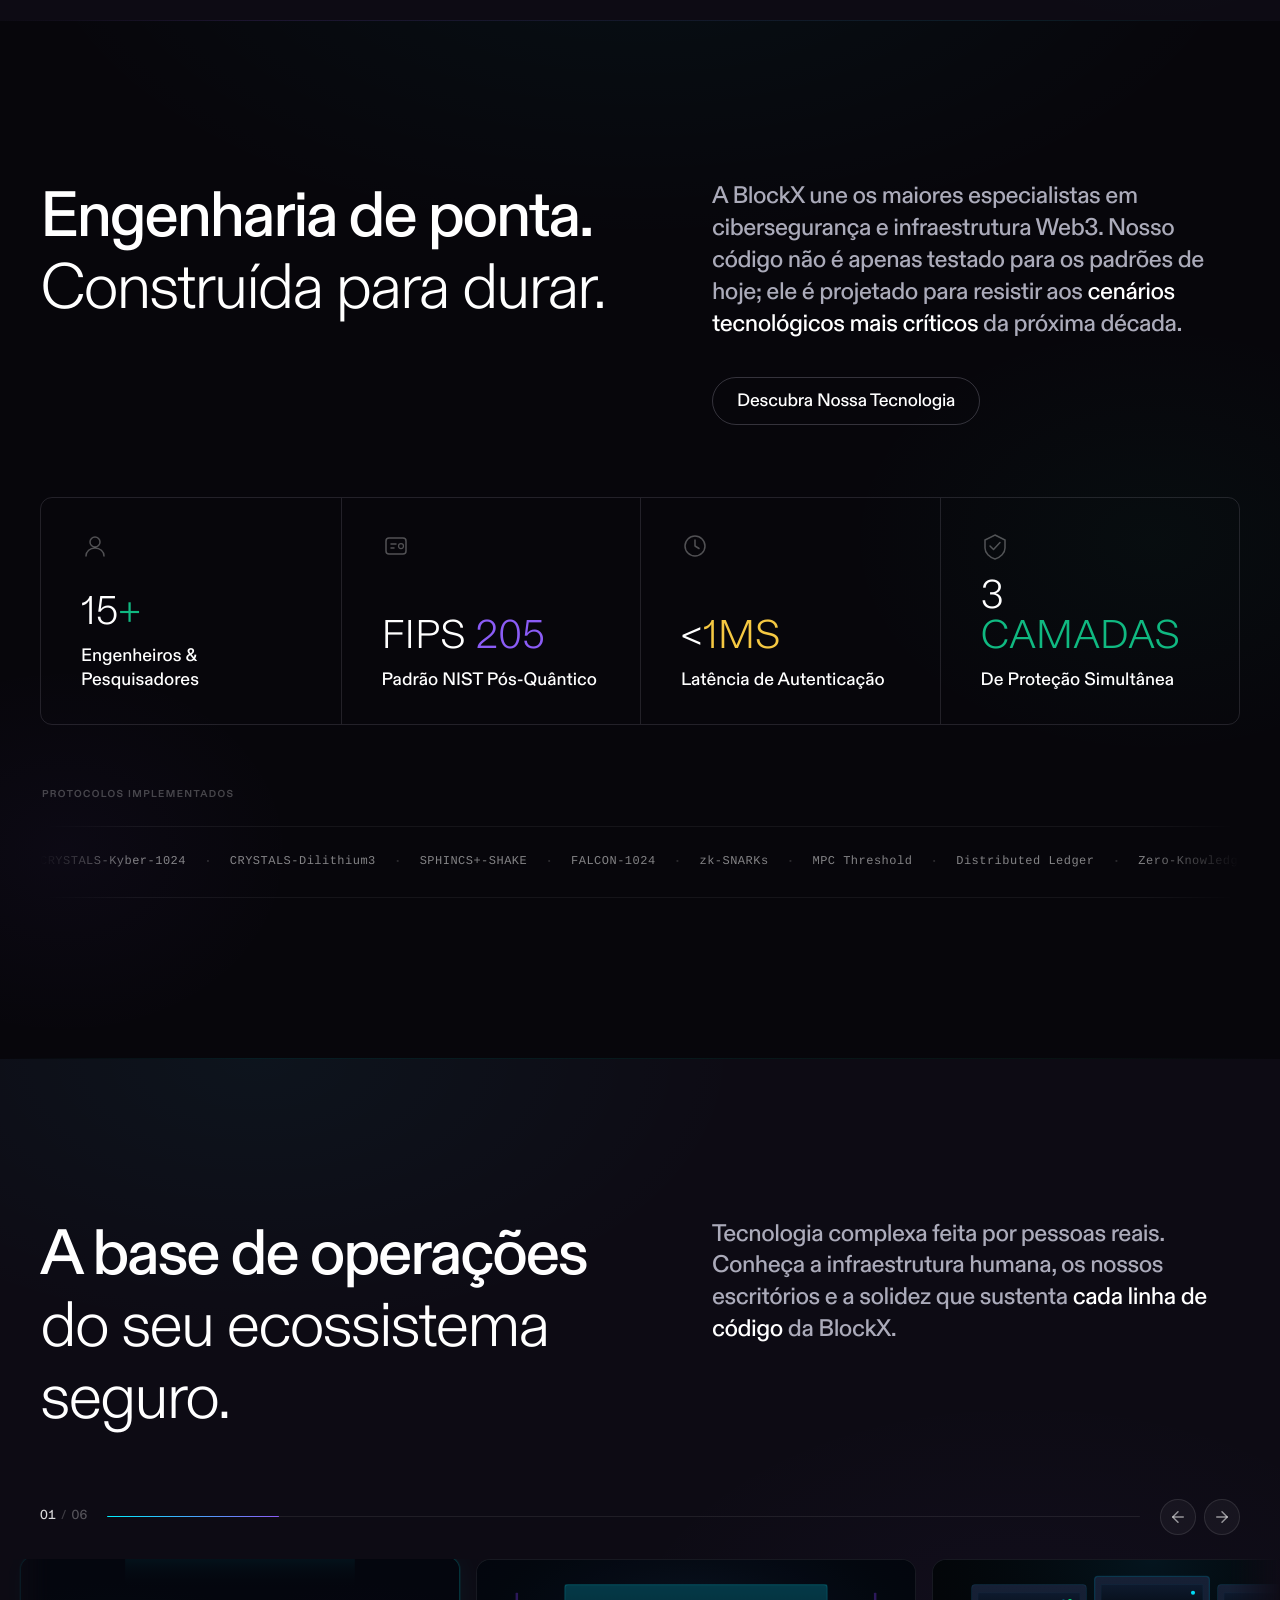
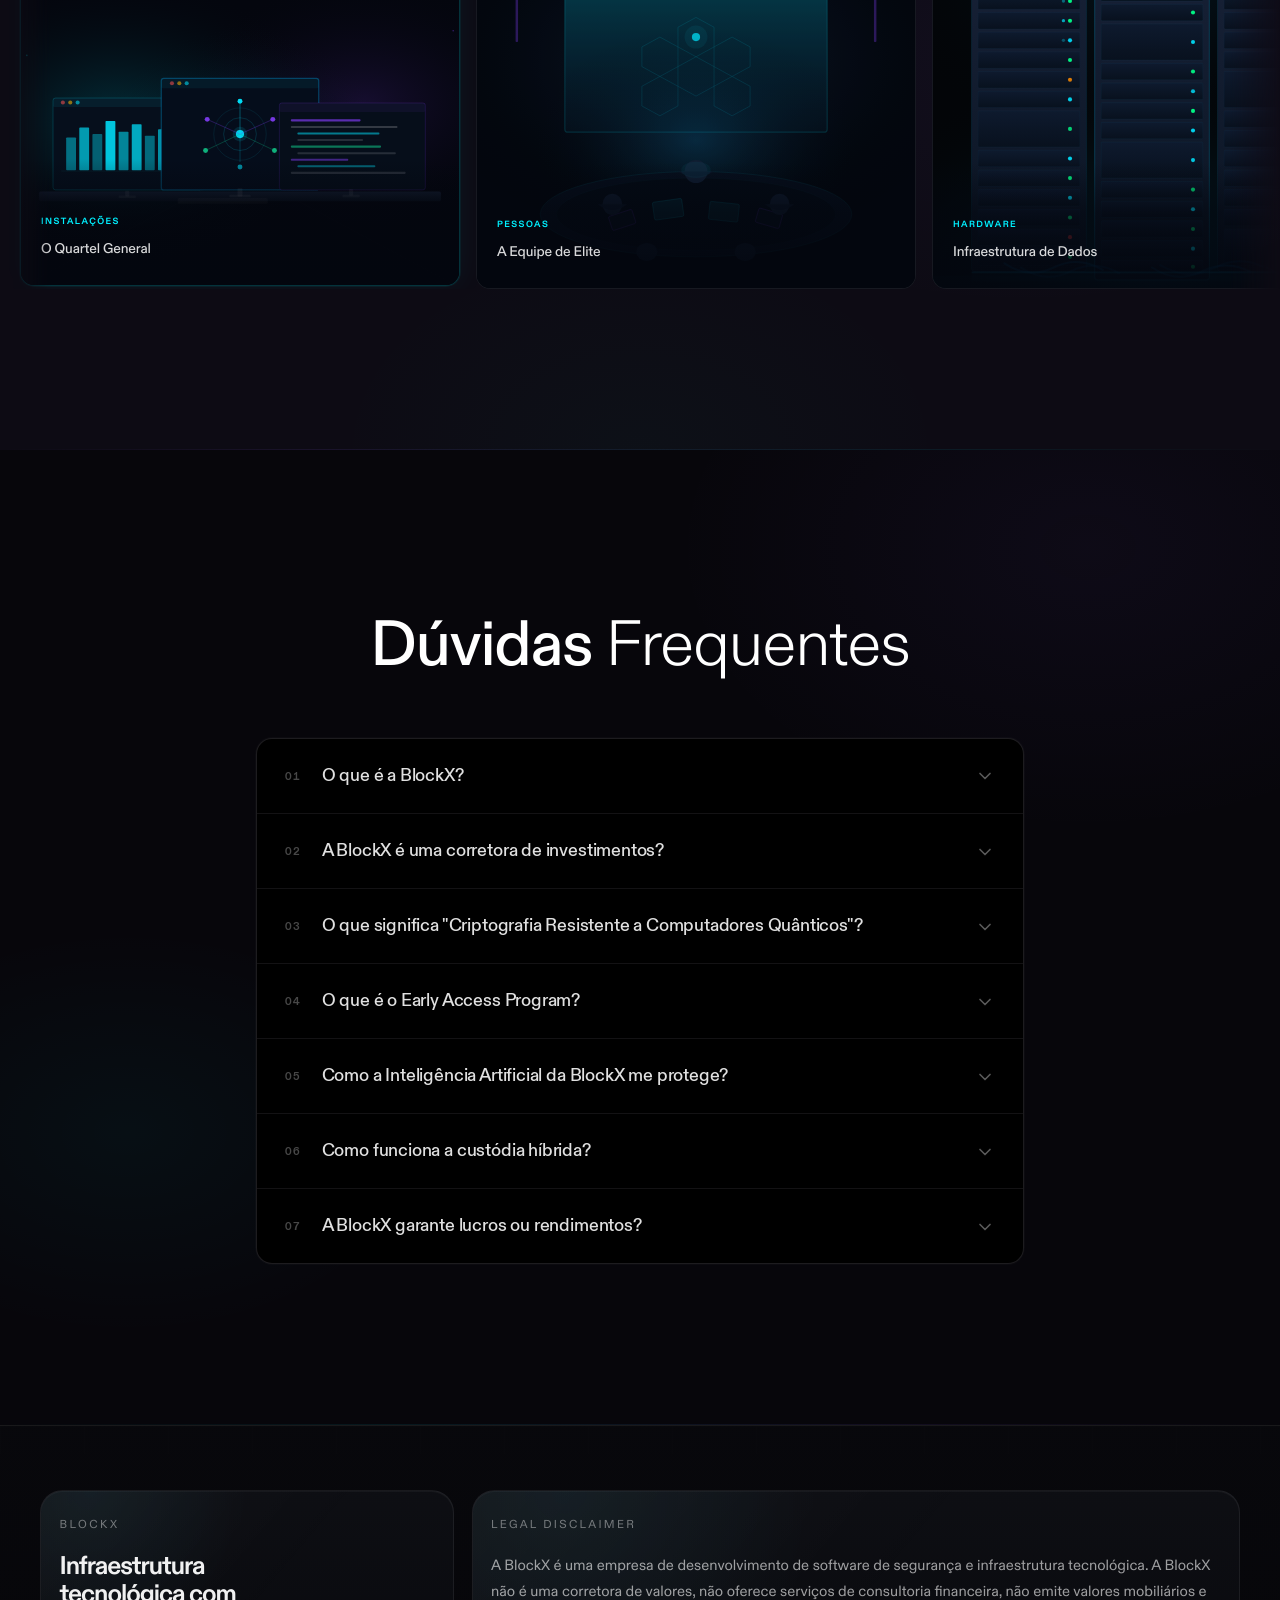
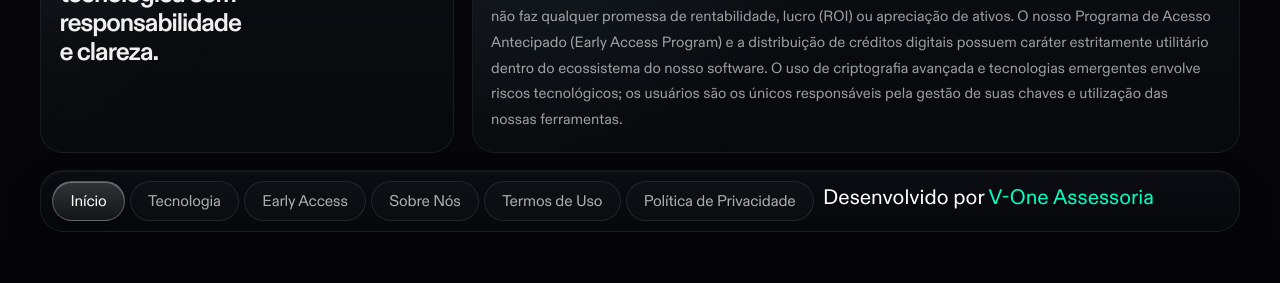
==== commit e0841fe3: "Enhance early access and privacy pages with new styles and header components. Introduce site-header " ====
--- a/index.html
+++ b/index.html
@@ -7,9 +7,95 @@
 <link data-precedence="next" href="solana.com_pt/assets/bee7d41f96551d3d_ee0231f0ab93.css" rel="stylesheet"/>
 <title>Block X — Blockchain e IA para o futuro</title>
 <meta content="A infraestrutura digital definitiva para a era pós-quântica. Blockchain, IA adaptativa e Criptografia Quântica." name="description"/>
+<meta content="#07060b" name="theme-color"/>
 <link rel="stylesheet" href="styles.css"/>
+<link rel="stylesheet" href="site-header.css"/>
+<script defer src="site-header.js"></script>
 </head>
-<body>
+<body class="vone-home">
+
+<header class="site-header">
+  <div class="site-header__inner max-w-screen-2xl w-full mx-auto px-5 md:px-8 xl:px-10">
+    <a class="site-header__brand" href="index.html#hero" aria-label="BlockX, ir para a página inicial">
+      <span class="site-header__brand-mark" aria-hidden="true">
+        <svg viewBox="0 0 32 32" fill="none" xmlns="http://www.w3.org/2000/svg">
+          <defs>
+            <linearGradient id="site-header-logo-a" x1="7" y1="6" x2="24.5" y2="25.5" gradientUnits="userSpaceOnUse">
+              <stop offset="0" stop-color="#9945FF"/>
+              <stop offset="0.55" stop-color="#43B4CA"/>
+              <stop offset="1" stop-color="#19FB9B"/>
+            </linearGradient>
+            <linearGradient id="site-header-logo-b" x1="25" y1="6" x2="8" y2="26" gradientUnits="userSpaceOnUse">
+              <stop offset="0" stop-color="#19FB9B"/>
+              <stop offset="0.48" stop-color="#43B4CA"/>
+              <stop offset="1" stop-color="#9945FF"/>
+            </linearGradient>
+          </defs>
+          <path d="M7 6H14.6L25 26H17.4L7 6Z" fill="url(#site-header-logo-a)"/>
+          <path d="M17.4 6H25L14.6 26H7L17.4 6Z" fill="url(#site-header-logo-b)"/>
+          <circle cx="16" cy="16" r="2.2" fill="#07060B"/>
+        </svg>
+      </span>
+      <span class="site-header__brand-copy">
+        <span class="site-header__brand-name">BlockX</span>
+        <span class="site-header__brand-sub">Quantum Security</span>
+      </span>
+    </a>
+
+    <nav class="site-header__nav" aria-label="Navegação principal">
+      <a class="site-header__nav-link is-active" aria-current="page" href="index.html#hero">Início</a>
+      <a class="site-header__nav-link" href="tecnologia.html#hero">Tecnologia</a>
+      <a class="site-header__nav-link" href="early-access.html#hero">Early Access</a>
+      <a class="site-header__nav-link" href="sobre.html#hero">Sobre Nós</a>
+    </nav>
+
+    <div class="site-header__actions">
+      <button class="site-header__search" type="button" aria-controls="site-command-palette" aria-haspopup="dialog" data-site-search-open>
+        <svg class="site-header__search-icon" aria-hidden="true" viewBox="0 0 24 24" fill="none" xmlns="http://www.w3.org/2000/svg">
+          <circle cx="11" cy="11" r="6.5" stroke="currentColor" stroke-width="1.8"/>
+          <path d="m16 16 4.25 4.25" stroke="currentColor" stroke-width="1.8" stroke-linecap="round"/>
+        </svg>
+        <span class="site-header__search-text">Pesquisar páginas ou atalhos</span>
+        <span class="site-header__search-shortcut" aria-hidden="true">Ctrl K</span>
+      </button>
+
+      <div class="site-header__locale" aria-label="Idioma atual: Português">
+        <svg aria-hidden="true" viewBox="0 0 24 24" fill="none" xmlns="http://www.w3.org/2000/svg">
+          <circle cx="12" cy="12" r="8.25" stroke="currentColor" stroke-width="1.5"/>
+          <path d="M3.75 12H20.25M12 3.75C14.2 6.1 15.45 8.95 15.45 12C15.45 15.05 14.2 17.9 12 20.25M12 3.75C9.8 6.1 8.55 8.95 8.55 12C8.55 15.05 9.8 17.9 12 20.25" stroke="currentColor" stroke-width="1.5" stroke-linecap="round"/>
+        </svg>
+        <span>PT</span>
+      </div>
+
+      <button class="site-header__toggle" type="button" aria-label="Abrir menu principal" aria-controls="site-mobile-menu" aria-expanded="false">
+        <span class="site-header__toggle-bar"></span>
+        <span class="site-header__toggle-bar"></span>
+        <span class="site-header__toggle-bar"></span>
+      </button>
+    </div>
+  </div>
+
+  <div class="site-header__mobile" id="site-mobile-menu" hidden>
+    <div class="site-header__mobile-inner max-w-screen-2xl w-full mx-auto px-5 md:px-8 xl:px-10">
+      <button class="site-header__mobile-search" type="button" data-site-search-open>
+        <svg class="site-header__mobile-search-icon" aria-hidden="true" viewBox="0 0 24 24" fill="none" xmlns="http://www.w3.org/2000/svg">
+          <circle cx="11" cy="11" r="6.5" stroke="currentColor" stroke-width="1.8"/>
+          <path d="m16 16 4.25 4.25" stroke="currentColor" stroke-width="1.8" stroke-linecap="round"/>
+        </svg>
+        <span>Pesquisar páginas ou atalhos</span>
+      </button>
+
+      <nav class="site-header__mobile-nav" aria-label="Navegação principal mobile">
+        <a class="site-header__mobile-link is-active" aria-current="page" href="index.html#hero">Início</a>
+        <a class="site-header__mobile-link" href="tecnologia.html#hero">Tecnologia</a>
+        <a class="site-header__mobile-link" href="early-access.html#hero">Early Access</a>
+        <a class="site-header__mobile-link" href="sobre.html#hero">Sobre Nós</a>
+      </nav>
+
+      <a class="site-header__mobile-cta" href="early-access.html#hero">Garantir Acesso Antecipado</a>
+    </div>
+  </div>
+</header>
 
 <!-- ════════════════════════════════════════════
      s01 — HERO
@@ -17,21 +103,41 @@
 <section class="vone-hero" id="hero" aria-labelledby="hero-title">
 
   <!-- Background layers -->
-  <div class="vone-hero__lattice">
+  <div aria-hidden="true" class="vone-hero__lattice">
     <canvas id="latticeCanvas"></canvas>
   </div>
 
-  <div class="vone-hero__glow"></div>
-  <div class="vone-hero__glow-orb vone-hero__glow-orb--violet"></div>
-  <div class="vone-hero__glow-orb vone-hero__glow-orb--cyan"></div>
-  <div class="vone-hero__glow-orb vone-hero__glow-orb--emerald"></div>
-  <div class="vone-hero__noise"></div>
-  <div class="vone-hero__scanline"></div>
-  <div class="vone-hero__top-fade"></div>
-  <div class="vone-hero__accent-line"></div>
+  <div aria-hidden="true" class="vone-hero__grid"></div>
+  <div aria-hidden="true" class="vone-hero__particles">
+    <span class="vone-hero__particle" style="left:7%;top:78%;animation-delay:0s;"></span>
+    <span class="vone-hero__particle" style="left:16%;top:68%;animation-delay:1.3s;--p-color:var(--vone-glow-violet);"></span>
+    <span class="vone-hero__particle" style="left:25%;top:58%;animation-delay:2.5s;"></span>
+    <span class="vone-hero__particle" style="left:34%;top:82%;animation-delay:0.7s;--p-color:var(--vone-glow-violet);"></span>
+    <span class="vone-hero__particle" style="left:44%;top:91%;animation-delay:3.1s;"></span>
+    <span class="vone-hero__particle" style="left:53%;top:72%;animation-delay:1.8s;--p-color:var(--vone-glow-emerald);"></span>
+    <span class="vone-hero__particle" style="left:63%;top:62%;animation-delay:2.2s;"></span>
+    <span class="vone-hero__particle" style="left:71%;top:87%;animation-delay:0.4s;--p-color:var(--vone-glow-violet);"></span>
+    <span class="vone-hero__particle" style="left:81%;top:52%;animation-delay:2.9s;--p-color:var(--vone-glow-emerald);"></span>
+    <span class="vone-hero__particle" style="left:89%;top:76%;animation-delay:1.1s;"></span>
+    <span class="vone-hero__particle" style="left:11%;top:42%;animation-delay:3.7s;--p-color:var(--vone-glow-emerald);"></span>
+    <span class="vone-hero__particle" style="left:29%;top:32%;animation-delay:1.9s;"></span>
+    <span class="vone-hero__particle" style="left:49%;top:27%;animation-delay:2.7s;--p-color:var(--vone-glow-violet);"></span>
+    <span class="vone-hero__particle" style="left:67%;top:38%;animation-delay:0.5s;"></span>
+    <span class="vone-hero__particle" style="left:79%;top:22%;animation-delay:3.3s;--p-color:var(--vone-glow-emerald);"></span>
+    <span class="vone-hero__particle" style="left:93%;top:47%;animation-delay:1.5s;--p-color:var(--vone-glow-violet);"></span>
+  </div>
+  <div aria-hidden="true" class="vone-hero__glow"></div>
+  <div aria-hidden="true" class="vone-hero__glow-orb vone-hero__glow-orb--violet"></div>
+  <div aria-hidden="true" class="vone-hero__glow-orb vone-hero__glow-orb--cyan"></div>
+  <div aria-hidden="true" class="vone-hero__glow-orb vone-hero__glow-orb--emerald"></div>
+  <div aria-hidden="true" class="vone-hero__scan-beam"></div>
+  <div aria-hidden="true" class="vone-hero__noise"></div>
+  <div aria-hidden="true" class="vone-hero__scanline"></div>
+  <div aria-hidden="true" class="vone-hero__top-fade"></div>
+  <div aria-hidden="true" class="vone-hero__accent-line"></div>
 
   <!-- Floating geometric shapes -->
-  <div class="vone-hero__geo vone-hero__geo--hex">
+  <div aria-hidden="true" class="vone-hero__geo vone-hero__geo--hex">
     <svg viewBox="0 0 280 280" fill="none" xmlns="http://www.w3.org/2000/svg">
       <path d="M140 10L260 75V205L140 270L20 205V75L140 10Z" stroke="rgba(139,92,246,0.6)" stroke-width="0.5"/>
       <path d="M140 40L230 90V190L140 240L50 190V90L140 40Z" stroke="rgba(0,240,255,0.4)" stroke-width="0.5"/>
@@ -39,7 +145,7 @@
     </svg>
   </div>
 
-  <div class="vone-hero__geo vone-hero__geo--ring">
+  <div aria-hidden="true" class="vone-hero__geo vone-hero__geo--ring">
     <svg viewBox="0 0 180 180" fill="none" xmlns="http://www.w3.org/2000/svg">
       <circle cx="90" cy="90" r="85" stroke="rgba(0,240,255,0.5)" stroke-width="0.5"/>
       <circle cx="90" cy="90" r="65" stroke="rgba(139,92,246,0.4)" stroke-width="0.5"/>
@@ -61,7 +167,8 @@
     <!-- Headline -->
     <h1 id="hero-title" class="vone-hero__headline nd-heading-2xl vone-fade-up vone-fade-up--d2">
       A infraestrutura digital<br/>
-      <span class="font-light">definitiva para a era <br/></span><span class="vone-hero__headline-accent">pós-quântica.</span>
+      definitiva para a era<br/>
+      <span class="vone-hero__headline-accent">pós-quântica.</span>
     </h1>
 
     <!-- Sub-headline -->
@@ -73,7 +180,7 @@
     <div class="vone-hero__cta-area vone-fade-up vone-fade-up--d4">
       <a class="vone-cta-primary" aria-label="Garantir Meu Acesso Antecipado" href="early-access.html#hero">
         Garantir Meu Acesso Antecipado
-        <span class="vone-cta-primary__icon">
+        <span aria-hidden="true" class="vone-cta-primary__icon">
           <svg width="16" height="16" viewBox="0 0 24 24" fill="none" stroke="currentColor" stroke-width="2.5" stroke-linecap="round" stroke-linejoin="round"><path d="M5 12h14"/><path d="m12 5 7 7-7 7"/></svg>
         </span>
       </a>
@@ -187,6 +294,26 @@
         <!-- Visual column: fractured shield -->
         <div class="vone-problem__visual-col">
           <div class="vone-problem__shield-wrap">
+            <div class="vone-problem__shield-field"></div>
+            <div class="vone-problem__shield-grid"></div>
+            <div class="vone-problem__shield-reticle vone-problem__shield-reticle--outer"></div>
+            <div class="vone-problem__shield-reticle vone-problem__shield-reticle--inner"></div>
+            <div class="vone-problem__shield-sweep"></div>
+            <span class="vone-problem__shield-node vone-problem__shield-node--top"></span>
+            <span class="vone-problem__shield-node vone-problem__shield-node--left"></span>
+            <span class="vone-problem__shield-node vone-problem__shield-node--right"></span>
+            <div class="vone-problem__shield-hud vone-problem__shield-hud--top">
+              <span class="vone-problem__shield-hud-label">Shor Vector</span>
+              <strong class="vone-problem__shield-hud-value">ativo</strong>
+            </div>
+            <div class="vone-problem__shield-hud vone-problem__shield-hud--left">
+              <span class="vone-problem__shield-hud-label">Breach Index</span>
+              <strong class="vone-problem__shield-hud-value">95%</strong>
+            </div>
+            <div class="vone-problem__shield-hud vone-problem__shield-hud--right">
+              <span class="vone-problem__shield-hud-label">Attack Lanes</span>
+              <strong class="vone-problem__shield-hud-value">03</strong>
+            </div>
             <div class="vone-problem__pulse-ring vone-problem__pulse-ring--1"></div>
             <div class="vone-problem__pulse-ring vone-problem__pulse-ring--2"></div>
             <div class="vone-problem__pulse-ring vone-problem__pulse-ring--3"></div>
@@ -194,14 +321,14 @@
             <svg class="vone-problem__shield" viewBox="0 0 200 220" fill="none" xmlns="http://www.w3.org/2000/svg">
               <path d="M100 10L180 50V130C180 165 145 195 100 210C55 195 20 165 20 130V50L100 10Z" stroke="rgba(239,68,68,0.3)" stroke-width="0.75" fill="rgba(239,68,68,0.03)"/>
               <path d="M100 25L168 58V130C168 160 138 186 100 200C62 186 32 160 32 130V58L100 25Z" stroke="rgba(239,68,68,0.15)" stroke-width="0.5" fill="none"/>
-              <line class="vone-problem__crack vone-problem__crack--1" x1="100" y1="60" x2="65" y2="140" stroke="rgba(239,68,68,0.6)" stroke-width="0.75" stroke-dasharray="4 3"/>
-              <line class="vone-problem__crack vone-problem__crack--2" x1="100" y1="60" x2="145" y2="125" stroke="rgba(239,68,68,0.5)" stroke-width="0.75" stroke-dasharray="3 4"/>
-              <line class="vone-problem__crack vone-problem__crack--3" x1="85" y1="100" x2="50" y2="165" stroke="rgba(239,68,68,0.4)" stroke-width="0.5" stroke-dasharray="2 3"/>
-              <line class="vone-problem__crack vone-problem__crack--4" x1="115" y1="90" x2="155" y2="155" stroke="rgba(239,68,68,0.35)" stroke-width="0.5" stroke-dasharray="3 2"/>
-              <line class="vone-problem__crack vone-problem__crack--5" x1="100" y1="60" x2="100" y2="175" stroke="rgba(239,68,68,0.25)" stroke-width="0.5" stroke-dasharray="5 4"/>
-              <rect x="85" y="75" width="30" height="24" rx="3" stroke="rgba(255,255,255,0.25)" stroke-width="1" fill="rgba(239,68,68,0.06)"/>
-              <path d="M92 75V67C92 62.5 95.5 59 100 59C104.5 59 108 62.5 108 67V75" stroke="rgba(255,255,255,0.2)" stroke-width="1" fill="none"/>
-              <circle cx="100" cy="87" r="2.5" fill="rgba(239,68,68,0.5)"/>
+              <line class="vone-problem__crack vone-problem__crack--1" x1="100" y1="100" x2="70" y2="142" stroke="rgba(239,68,68,0.6)" stroke-width="0.75" stroke-dasharray="4 3"/>
+              <line class="vone-problem__crack vone-problem__crack--2" x1="100" y1="100" x2="130" y2="142" stroke="rgba(239,68,68,0.5)" stroke-width="0.75" stroke-dasharray="3 4"/>
+              <line class="vone-problem__crack vone-problem__crack--3" x1="82" y1="100" x2="52" y2="162" stroke="rgba(239,68,68,0.4)" stroke-width="0.5" stroke-dasharray="2 3"/>
+              <line class="vone-problem__crack vone-problem__crack--4" x1="118" y1="100" x2="148" y2="162" stroke="rgba(239,68,68,0.35)" stroke-width="0.5" stroke-dasharray="3 2"/>
+              <line class="vone-problem__crack vone-problem__crack--5" x1="100" y1="100" x2="100" y2="175" stroke="rgba(239,68,68,0.25)" stroke-width="0.5" stroke-dasharray="5 4"/>
+              <rect x="84" y="100" width="32" height="24" rx="3" stroke="rgba(255,255,255,0.25)" stroke-width="1" fill="rgba(239,68,68,0.06)"/>
+              <path d="M92 100V92C92 87.5 95.5 84 100 84C104.5 84 108 87.5 108 92V100" stroke="rgba(255,255,255,0.2)" stroke-width="1" fill="none"/>
+              <circle cx="100" cy="100" r="2.5" fill="rgba(239,68,68,0.5)"/>
               <circle class="vone-problem__debris vone-problem__debris--1" cx="45" cy="85" r="1.5" fill="rgba(239,68,68,0.4)"/>
               <circle class="vone-problem__debris vone-problem__debris--2" cx="160" cy="100" r="1" fill="rgba(239,68,68,0.3)"/>
               <circle class="vone-problem__debris vone-problem__debris--3" cx="55" cy="155" r="1.2" fill="rgba(255,255,255,0.15)"/>
@@ -241,13 +368,13 @@
     <div class="vone-agitation__header">
       <div class="vone-agitation__header-left">
         <h2 id="agitation-title" class="vone-agitation__headline nd-heading-l">
-          Confiar no sistema atual<br/>
+          Confiar no sistema atual
           <span class="font-light">é o maior risco que você pode correr.</span>
         </h2>
       </div>
       <div class="vone-agitation__header-right">
         <p class="vone-agitation__desc nd-body-xl">
-          As exchanges tradicionais são reativas. Elas agem apenas depois que o ataque acontece. O "Efeito FTX" e os constantes hacks no mercado provaram uma dura realidade: quando você deixa seus ativos em plataformas defasadas, <strong>você perde o controle.</strong> A falta de uma segurança inteligente coloca tudo a perder.
+          As exchanges tradicionais são reativas. Elas agem apenas depois que o ataque acontece. O “Efeito FTX” e os constantes hacks no mercado provaram uma dura realidade: quando você deixa seus ativos em plataformas defasadas, <strong>você perde o controle.</strong> A falta de uma segurança inteligente coloca tudo a perder.
         </p>
       </div>
     </div>
@@ -256,9 +383,9 @@
     <div class="vone-agitation__grid">
 
       <!-- Card 1 -->
-      <a class="vone-agitation__card" href="#" tabindex="-1">
+      <article class="vone-agitation__card">
         <div class="vone-agitation__card-icon">
-          <svg width="40" height="40" viewBox="0 0 40 40" fill="none" xmlns="http://www.w3.org/2000/svg">
+          <svg aria-hidden="true" focusable="false" width="40" height="40" viewBox="0 0 40 40" fill="none" xmlns="http://www.w3.org/2000/svg">
             <path d="M20 5L35 13V27C35 32 28 37 20 39C12 37 5 32 5 27V13L20 5Z" stroke="currentColor" stroke-width="1.5" fill="none"/>
             <line x1="13" y1="15" x2="27" y2="29" stroke="rgba(239,68,68,0.7)" stroke-width="1.5" stroke-linecap="round"/>
             <line x1="27" y1="15" x2="13" y2="29" stroke="rgba(239,68,68,0.7)" stroke-width="1.5" stroke-linecap="round"/>
@@ -266,14 +393,14 @@
         </div>
         <div>
           <h4 class="vone-agitation__card-title">Exchanges vulneráveis</h4>
-          <p class="vone-agitation__card-desc">Bilhões em ativos digitais são roubados a cada ano de plataformas que prometiam ser "seguras".</p>
-        </div>
-      </a>
+          <p class="vone-agitation__card-desc">Bilhões em ativos digitais são roubados a cada ano de plataformas que prometiam ser “seguras”.</p>
+        </div>
+      </article>
 
       <!-- Card 2 -->
-      <a class="vone-agitation__card vone-agitation__card--highlight" href="#" tabindex="-1">
+      <article class="vone-agitation__card vone-agitation__card--highlight">
         <div class="vone-agitation__card-icon">
-          <svg width="40" height="40" viewBox="0 0 40 40" fill="none" xmlns="http://www.w3.org/2000/svg">
+          <svg aria-hidden="true" focusable="false" width="40" height="40" viewBox="0 0 40 40" fill="none" xmlns="http://www.w3.org/2000/svg">
             <polyline points="5,12 12,18 20,8 28,22 35,16" stroke="currentColor" stroke-width="1.5" fill="none" stroke-linecap="round" stroke-linejoin="round"/>
             <polyline points="5,28 12,24 20,32 28,20 35,28" stroke="rgba(239,68,68,0.6)" stroke-width="1.5" fill="none" stroke-linecap="round" stroke-linejoin="round"/>
             <line x1="35" y1="16" x2="35" y2="28" stroke="rgba(239,68,68,0.4)" stroke-width="1" stroke-dasharray="2 2"/>
@@ -283,12 +410,12 @@
           <h4 class="vone-agitation__card-title">O Efeito FTX</h4>
           <p class="vone-agitation__card-desc">A queda de uma das maiores exchanges do mundo provou que custódia centralizada é uma ilusão de segurança.</p>
         </div>
-      </a>
+      </article>
 
       <!-- Card 3 -->
-      <a class="vone-agitation__card" href="#" tabindex="-1">
+      <article class="vone-agitation__card">
         <div class="vone-agitation__card-icon">
-          <svg width="40" height="40" viewBox="0 0 40 40" fill="none" xmlns="http://www.w3.org/2000/svg">
+          <svg aria-hidden="true" focusable="false" width="40" height="40" viewBox="0 0 40 40" fill="none" xmlns="http://www.w3.org/2000/svg">
             <rect x="10" y="18" width="20" height="16" rx="3" stroke="currentColor" stroke-width="1.5"/>
             <path d="M15 18V13C15 10.2 17.2 8 20 8C22.8 8 25 10.2 25 13V18" stroke="currentColor" stroke-width="1.5" fill="none"/>
             <circle cx="20" cy="26" r="2" fill="rgba(239,68,68,0.6)"/>
@@ -299,12 +426,12 @@
           <h4 class="vone-agitation__card-title">Custódia centralizada</h4>
           <p class="vone-agitation__card-desc">Seus ativos ficam sob controle de terceiros. Se a plataforma cai, seus fundos também.</p>
         </div>
-      </a>
+      </article>
 
       <!-- Card 4 -->
-      <a class="vone-agitation__card" href="#" tabindex="-1">
+      <article class="vone-agitation__card vone-agitation__card--offset-left">
         <div class="vone-agitation__card-icon">
-          <svg width="40" height="40" viewBox="0 0 40 40" fill="none" xmlns="http://www.w3.org/2000/svg">
+          <svg aria-hidden="true" focusable="false" width="40" height="40" viewBox="0 0 40 40" fill="none" xmlns="http://www.w3.org/2000/svg">
             <circle cx="20" cy="20" r="14" stroke="currentColor" stroke-width="1.5"/>
             <polyline points="20,11 20,20 27,24" stroke="currentColor" stroke-width="1.5" stroke-linecap="round" stroke-linejoin="round" fill="none"/>
             <path d="M32 32L36 36" stroke="rgba(239,68,68,0.6)" stroke-width="2" stroke-linecap="round"/>
@@ -315,12 +442,12 @@
           <h4 class="vone-agitation__card-title">Segurança reativa</h4>
           <p class="vone-agitation__card-desc">As plataformas atuais só reagem depois do ataque. Quando a defesa chega, o dano já está feito.</p>
         </div>
-      </a>
+      </article>
 
       <!-- Card 5 -->
-      <a class="vone-agitation__card" href="#" tabindex="-1">
+      <article class="vone-agitation__card vone-agitation__card--offset-right">
         <div class="vone-agitation__card-icon">
-          <svg width="40" height="40" viewBox="0 0 40 40" fill="none" xmlns="http://www.w3.org/2000/svg">
+          <svg aria-hidden="true" focusable="false" width="40" height="40" viewBox="0 0 40 40" fill="none" xmlns="http://www.w3.org/2000/svg">
             <path d="M8 20C8 20 14 10 20 10C26 10 32 20 32 20C32 20 26 30 20 30C14 30 8 20 8 20Z" stroke="currentColor" stroke-width="1.5" fill="none"/>
             <circle cx="20" cy="20" r="4" stroke="currentColor" stroke-width="1.5"/>
             <line x1="8" y1="32" x2="32" y2="8" stroke="rgba(239,68,68,0.6)" stroke-width="1.5" stroke-linecap="round"/>
@@ -330,7 +457,7 @@
           <h4 class="vone-agitation__card-title">Sem transparência</h4>
           <p class="vone-agitation__card-desc">Você não consegue verificar como seus ativos são protegidos. É um voto de confiança cego.</p>
         </div>
-      </a>
+      </article>
 
     </div>
 
@@ -353,9 +480,6 @@
   <div class="vone-solution__bg"></div>
 
   <div class="vone-solution__wrap max-w-screen-2xl w-full mx-auto px-5 md:px-8 xl:px-10">
-
-    <!-- Eyebrow -->
-    <div class="ds-section-title vone-solution__eyebrow-label">04 — A Solução</div>
 
     <!-- Split header: headline left / desc + CTA right -->
     <div class="flex flex-col xl:flex-row gap-[52px] justify-between items-start vone-solution__header">
@@ -488,9 +612,6 @@
 
   <div class="vone-authority__wrap max-w-screen-2xl w-full mx-auto px-5 md:px-8 xl:px-10">
 
-    <!-- Eyebrow -->
-    <div class="ds-section-title vone-authority__eyebrow">05 — Autoridade</div>
-
     <!-- Split header: headline + desc + CTA -->
     <div class="flex flex-col xl:flex-row gap-[52px] justify-between items-start vone-authority__header">
 
@@ -515,7 +636,7 @@
     <!-- Stat cards: 4-column grid (design system pattern) -->
     <div class="grid grid-cols-2 w-full xl:grid-cols-4 border border-nd-border-light rounded-xl overflow-hidden vone-authority__stats">
 
-      <div class="p-4 md:p-8 xl:px-10 flex flex-col justify-between gap-4 max-xl:border-b border-nd-border-light xl:pl-0 max-xl:border-t">
+      <div class="p-4 md:p-8 xl:px-10 flex flex-col justify-between gap-4 max-xl:border-b border-nd-border-light max-xl:border-t">
         <div class="vone-authority__stat-icon">
           <svg width="28" height="28" viewBox="0 0 28 28" fill="none" xmlns="http://www.w3.org/2000/svg">
             <circle cx="14" cy="10" r="5" stroke="currentColor" stroke-width="1.5" fill="none"/>
@@ -630,8 +751,6 @@
 
   <!-- Constrained header -->
   <div class="max-w-screen-2xl w-full mx-auto px-5 md:px-8 xl:px-10">
-
-    <div class="ds-section-title vone-branding__eyebrow">06 — Branding</div>
 
     <div class="flex flex-col xl:flex-row gap-[52px] justify-between items-start vone-branding__header">
       <div class="xl:max-w-[50%] grow-0">
@@ -1529,14 +1648,17 @@
         <p class="tech-footer__copy">A BlockX é uma empresa de desenvolvimento de software de segurança e infraestrutura tecnológica. A BlockX não é uma corretora de valores, não oferece serviços de consultoria financeira, não emite valores mobiliários e não faz qualquer promessa de rentabilidade, lucro (ROI) ou apreciação de ativos. O nosso Programa de Acesso Antecipado (Early Access Program) e a distribuição de créditos digitais possuem caráter estritamente utilitário dentro do ecossistema do nosso software. O uso de criptografia avançada e tecnologias emergentes envolve riscos tecnológicos; os usuários são os únicos responsáveis pela gestão de suas chaves e utilização das nossas ferramentas.</p>
       </div>
 
-      <nav aria-label="Links úteis" class="tech-footer__nav">
-        <a aria-current="page" class="tech-footer__link is-active" href="index.html#hero">Início</a>
-        <a class="tech-footer__link" href="tecnologia.html#hero">Tecnologia</a>
-        <a class="tech-footer__link" href="early-access.html#hero">Early Access</a>
-        <a class="tech-footer__link" href="sobre.html#hero">Sobre Nós</a>
-        <a class="tech-footer__link" href="index.html#footer">Termos de Uso</a>
-        <a class="tech-footer__link" href="index.html#footer">Política de Privacidade</a>
-      </nav>
+      <div class="tech-footer__nav" role="group" aria-label="Links úteis e créditos">
+        <nav aria-label="Links úteis" class="tech-footer__nav-list">
+          <a aria-current="page" class="tech-footer__link is-active" href="index.html#hero">Início</a>
+          <a class="tech-footer__link" href="tecnologia.html#hero">Tecnologia</a>
+          <a class="tech-footer__link" href="early-access.html#hero">Early Access</a>
+          <a class="tech-footer__link" href="sobre.html#hero">Sobre Nós</a>
+          <a class="tech-footer__link" href="termos-de-uso.html#hero">Termos de Uso</a>
+          <a class="tech-footer__link" href="politica-de-privacidade.html#hero">Política de Privacidade</a>
+        </nav>
+        <p class="tech-footer__nav-credit">Desenvolvido por <a class="tech-footer__nav-credit-link" href="https://portfolio.voneassessoria.com.br" rel="noopener noreferrer" target="_blank">V-One Assessoria</a></p>
+      </div>
     </div>
   </div>
 </footer>
@@ -1775,7 +1897,7 @@
 
   footerNav.addEventListener('click', function (event) {
     var target = event.target;
-    if (!(target instanceof HTMLAnchorElement)) return;
+    if (!(target instanceof HTMLAnchorElement) || !target.classList.contains('tech-footer__link')) return;
 
     links.forEach(function (link) {
       var isActive = link === target;
--- a/site-header.css
+++ b/site-header.css
@@ -0,0 +1,636 @@
+:root {
+  --site-header-height: 4.5rem;
+  --site-header-surface: rgba(11, 10, 16, 0.86);
+  --site-header-border: rgba(240, 228, 255, 0.12);
+  --site-header-text: rgba(255, 255, 255, 0.64);
+  --site-header-text-strong: rgba(255, 255, 255, 0.96);
+  --site-header-pill: rgba(255, 255, 255, 0.04);
+  --site-header-pill-hover: rgba(255, 255, 255, 0.07);
+  --site-header-shadow: 0 18px 48px rgba(0, 0, 0, 0.28);
+}
+
+body.is-site-locked {
+  overflow: hidden;
+}
+
+.sr-only {
+  position: absolute;
+  width: 1px;
+  height: 1px;
+  padding: 0;
+  margin: -1px;
+  overflow: hidden;
+  clip: rect(0, 0, 0, 0);
+  white-space: nowrap;
+  border: 0;
+}
+
+body > section[id],
+body > main [id] {
+  scroll-margin-top: calc(var(--site-header-height) + 1.5rem);
+}
+
+.site-header {
+  position: sticky;
+  top: 0;
+  z-index: 220;
+  isolation: isolate;
+  backdrop-filter: blur(18px) saturate(140%);
+  -webkit-backdrop-filter: blur(18px) saturate(140%);
+  background:
+    linear-gradient(180deg, rgba(255, 255, 255, 0.025), rgba(255, 255, 255, 0)),
+    var(--site-header-surface);
+  border-bottom: 1px solid var(--site-header-border);
+  box-shadow: var(--site-header-shadow);
+}
+
+.site-header::before {
+  content: "";
+  position: absolute;
+  inset: 0 0 auto;
+  height: 1px;
+  background: linear-gradient(
+    90deg,
+    transparent 0%,
+    rgba(153, 69, 255, 0.8) 18%,
+    rgba(84, 151, 213, 0.55) 48%,
+    rgba(25, 251, 155, 0.8) 80%,
+    transparent 100%
+  );
+  opacity: 0.8;
+}
+
+.site-header__inner {
+  position: relative;
+  min-height: var(--site-header-height);
+  display: flex;
+  align-items: center;
+  gap: 1.25rem;
+}
+
+.site-header__brand {
+  display: inline-flex;
+  align-items: center;
+  gap: 0.85rem;
+  color: var(--site-header-text-strong);
+  text-decoration: none;
+  min-width: max-content;
+  flex-shrink: 0;
+}
+
+.site-header__brand:focus-visible,
+.site-header__nav-link:focus-visible,
+.site-header__search:focus-visible,
+.site-header__toggle:focus-visible,
+.site-header__mobile-search:focus-visible,
+.site-header__mobile-link:focus-visible,
+.site-header__mobile-cta:focus-visible,
+.site-palette__item:focus-visible,
+.site-palette__close:focus-visible,
+.site-palette__input:focus-visible {
+  outline: 2px solid rgba(25, 251, 155, 0.72);
+  outline-offset: 2px;
+}
+
+.site-header__brand-mark {
+  width: 2.25rem;
+  height: 2.25rem;
+  display: inline-flex;
+  align-items: center;
+  justify-content: center;
+  border-radius: 0.9rem;
+  background:
+    linear-gradient(135deg, rgba(153, 69, 255, 0.12), rgba(25, 251, 155, 0.08)),
+    rgba(255, 255, 255, 0.02);
+  border: 1px solid rgba(255, 255, 255, 0.08);
+  box-shadow:
+    inset 0 1px 0 rgba(255, 255, 255, 0.05),
+    0 8px 20px rgba(0, 0, 0, 0.28);
+}
+
+.site-header__brand-mark svg {
+  width: 1.4rem;
+  height: 1.4rem;
+  display: block;
+}
+
+.site-header__brand-copy {
+  display: flex;
+  flex-direction: column;
+  gap: 0.16rem;
+}
+
+.site-header__brand-name {
+  font-family: Monument, Diatype, sans-serif;
+  font-size: 1.02rem;
+  line-height: 1;
+  letter-spacing: 0.08em;
+  text-transform: uppercase;
+}
+
+.site-header__brand-sub {
+  font-family: DSemi, "ABC Mono", monospace;
+  font-size: 0.62rem;
+  line-height: 1;
+  letter-spacing: 0.18em;
+  text-transform: uppercase;
+  color: rgba(255, 255, 255, 0.44);
+}
+
+.site-header__nav {
+  display: flex;
+  align-items: center;
+  justify-content: center;
+  gap: 0.35rem;
+  flex: 1 1 auto;
+  min-width: 0;
+}
+
+.site-header__nav-link {
+  position: relative;
+  display: inline-flex;
+  align-items: center;
+  justify-content: center;
+  min-height: 2.5rem;
+  padding: 0 0.95rem;
+  border-radius: 999px;
+  color: var(--site-header-text);
+  text-decoration: none;
+  font-size: 0.94rem;
+  line-height: 1;
+  letter-spacing: -0.01em;
+  transition:
+    color 180ms ease,
+    background-color 180ms ease,
+    transform 180ms ease,
+    border-color 180ms ease;
+  touch-action: manipulation;
+}
+
+.site-header__nav-link:hover,
+.site-header__nav-link[aria-current="page"],
+.site-header__nav-link.is-active {
+  color: var(--site-header-text-strong);
+  background: rgba(255, 255, 255, 0.045);
+}
+
+.site-header__nav-link:hover {
+  transform: translateY(-1px);
+}
+
+.site-header__actions {
+  display: flex;
+  align-items: center;
+  gap: 0.75rem;
+  flex-shrink: 0;
+}
+
+.site-header__search,
+.site-header__mobile-search {
+  display: inline-flex;
+  align-items: center;
+  gap: 0.72rem;
+  min-height: 2.7rem;
+  border-radius: 999px;
+  border: 1px solid rgba(240, 228, 255, 0.12);
+  background: var(--site-header-pill);
+  color: var(--site-header-text);
+  transition:
+    background-color 180ms ease,
+    border-color 180ms ease,
+    color 180ms ease,
+    transform 180ms ease;
+  touch-action: manipulation;
+}
+
+.site-header__search {
+  min-width: min(24vw, 21rem);
+  padding: 0 0.82rem 0 0.95rem;
+}
+
+.site-header__search:hover,
+.site-header__mobile-search:hover {
+  color: var(--site-header-text-strong);
+  background: var(--site-header-pill-hover);
+  border-color: rgba(255, 255, 255, 0.18);
+  transform: translateY(-1px);
+}
+
+.site-header__search-icon,
+.site-header__mobile-search-icon,
+.site-header__locale svg {
+  width: 1rem;
+  height: 1rem;
+  flex-shrink: 0;
+  opacity: 0.86;
+}
+
+.site-header__search-text {
+  min-width: 0;
+  flex: 1 1 auto;
+  text-align: left;
+  font-size: 0.92rem;
+  line-height: 1;
+  white-space: nowrap;
+  overflow: hidden;
+  text-overflow: ellipsis;
+}
+
+.site-header__search-shortcut {
+  display: inline-flex;
+  align-items: center;
+  justify-content: center;
+  min-width: 2.85rem;
+  height: 1.65rem;
+  padding: 0 0.45rem;
+  border-radius: 999px;
+  background: rgba(255, 255, 255, 0.045);
+  color: rgba(255, 255, 255, 0.54);
+  font-family: DSemi, "ABC Mono", monospace;
+  font-size: 0.62rem;
+  letter-spacing: 0.08em;
+  text-transform: uppercase;
+}
+
+.site-header__locale {
+  display: inline-flex;
+  align-items: center;
+  gap: 0.42rem;
+  min-height: 2.5rem;
+  padding: 0 0.82rem;
+  border-radius: 999px;
+  color: var(--site-header-text);
+  border: 1px solid transparent;
+}
+
+.site-header__locale span {
+  font-size: 0.88rem;
+  line-height: 1;
+}
+
+.site-header__toggle {
+  display: none;
+  width: 2.85rem;
+  height: 2.85rem;
+  padding: 0;
+  border-radius: 999px;
+  border: 1px solid rgba(240, 228, 255, 0.12);
+  background: rgba(255, 255, 255, 0.04);
+  color: var(--site-header-text-strong);
+  align-items: center;
+  justify-content: center;
+  position: relative;
+  transition: background-color 180ms ease, border-color 180ms ease;
+  touch-action: manipulation;
+}
+
+.site-header__toggle:hover {
+  background: rgba(255, 255, 255, 0.07);
+  border-color: rgba(255, 255, 255, 0.18);
+}
+
+.site-header__toggle-bar {
+  position: absolute;
+  width: 1rem;
+  height: 1.5px;
+  border-radius: 999px;
+  background: currentColor;
+  transition: transform 180ms ease, opacity 180ms ease;
+}
+
+.site-header__toggle-bar:nth-child(1) {
+  transform: translateY(-0.28rem);
+}
+
+.site-header__toggle-bar:nth-child(3) {
+  transform: translateY(0.28rem);
+}
+
+.site-header.is-menu-open .site-header__toggle-bar:nth-child(1) {
+  transform: rotate(45deg);
+}
+
+.site-header.is-menu-open .site-header__toggle-bar:nth-child(2) {
+  opacity: 0;
+}
+
+.site-header.is-menu-open .site-header__toggle-bar:nth-child(3) {
+  transform: rotate(-45deg);
+}
+
+.site-header__mobile[hidden],
+.site-palette[hidden] {
+  display: none !important;
+}
+
+.site-header__mobile {
+  border-top: 1px solid rgba(255, 255, 255, 0.06);
+  background:
+    linear-gradient(180deg, rgba(255, 255, 255, 0.02), rgba(255, 255, 255, 0)),
+    rgba(9, 8, 14, 0.94);
+}
+
+.site-header__mobile-inner {
+  padding-top: 0.9rem;
+  padding-bottom: 1rem;
+  display: grid;
+  gap: 0.75rem;
+}
+
+.site-header__mobile-search {
+  width: 100%;
+  justify-content: flex-start;
+  padding: 0 0.95rem;
+}
+
+.site-header__mobile-nav {
+  display: grid;
+  gap: 0.42rem;
+}
+
+.site-header__mobile-link,
+.site-header__mobile-cta {
+  display: flex;
+  align-items: center;
+  justify-content: space-between;
+  min-height: 3rem;
+  padding: 0.95rem 1rem;
+  border-radius: 1rem;
+  text-decoration: none;
+  touch-action: manipulation;
+}
+
+.site-header__mobile-link {
+  border: 1px solid rgba(240, 228, 255, 0.1);
+  background: rgba(255, 255, 255, 0.025);
+  color: var(--site-header-text);
+}
+
+.site-header__mobile-link::after {
+  content: "↗";
+  color: rgba(255, 255, 255, 0.3);
+  font-size: 0.9rem;
+}
+
+.site-header__mobile-link[aria-current="page"],
+.site-header__mobile-link.is-active {
+  color: var(--site-header-text-strong);
+  background: rgba(255, 255, 255, 0.06);
+}
+
+.site-header__mobile-cta {
+  justify-content: center;
+  border: 1px solid rgba(16, 185, 129, 0.26);
+  background: linear-gradient(135deg, rgba(16, 185, 129, 0.16), rgba(0, 240, 255, 0.12));
+  color: rgba(255, 255, 255, 0.96);
+  font-weight: 500;
+}
+
+.site-palette {
+  position: fixed;
+  inset: 0;
+  z-index: 260;
+  display: grid;
+  align-items: start;
+  justify-items: center;
+  padding: clamp(4rem, 8vh, 5.5rem) 1.25rem 1.5rem;
+}
+
+.site-palette__backdrop {
+  position: absolute;
+  inset: 0;
+  background: rgba(3, 3, 6, 0.7);
+  backdrop-filter: blur(14px);
+  -webkit-backdrop-filter: blur(14px);
+}
+
+.site-palette__dialog {
+  position: relative;
+  width: min(100%, 44rem);
+  border-radius: 1.4rem;
+  border: 1px solid rgba(240, 228, 255, 0.14);
+  background:
+    radial-gradient(circle at top right, rgba(16, 185, 129, 0.09), transparent 28%),
+    radial-gradient(circle at top left, rgba(139, 92, 246, 0.12), transparent 32%),
+    rgba(12, 10, 18, 0.94);
+  box-shadow: 0 32px 80px rgba(0, 0, 0, 0.42);
+  overflow: hidden;
+}
+
+.site-palette__header {
+  display: flex;
+  align-items: center;
+  justify-content: space-between;
+  gap: 1rem;
+  padding: 1rem 1rem 0;
+}
+
+.site-palette__title {
+  font-family: DSemi, "ABC Mono", monospace;
+  font-size: 0.7rem;
+  letter-spacing: 0.14em;
+  text-transform: uppercase;
+  color: rgba(255, 255, 255, 0.46);
+}
+
+.site-palette__close {
+  display: inline-flex;
+  align-items: center;
+  justify-content: center;
+  flex-shrink: 0;
+  width: 2.3rem;
+  height: 2.3rem;
+  border-radius: 999px;
+  border: 1px solid rgba(255, 255, 255, 0.08);
+  background: rgba(255, 255, 255, 0.04);
+  color: rgba(255, 255, 255, 0.82);
+}
+
+.site-palette__close svg {
+  width: 1rem;
+  height: 1rem;
+}
+
+.site-palette__search {
+  padding: 0.85rem 1rem 1rem;
+}
+
+.site-palette__input-wrap {
+  display: flex;
+  align-items: center;
+  gap: 0.8rem;
+  min-height: 3.55rem;
+  padding: 0 1rem;
+  border-radius: 1rem;
+  border: 1px solid rgba(240, 228, 255, 0.1);
+  background: rgba(255, 255, 255, 0.04);
+}
+
+.site-palette__input-icon {
+  width: 1.05rem;
+  height: 1.05rem;
+  color: rgba(255, 255, 255, 0.46);
+  flex-shrink: 0;
+}
+
+.site-palette__input {
+  width: 100%;
+  border: 0;
+  background: transparent;
+  color: rgba(255, 255, 255, 0.96);
+  font-size: 1rem;
+  outline: 0;
+}
+
+.site-palette__input::placeholder {
+  color: rgba(255, 255, 255, 0.36);
+}
+
+.site-palette__results {
+  display: grid;
+  gap: 0.5rem;
+  max-height: min(48vh, 28rem);
+  padding: 0 1rem 1rem;
+  overflow: auto;
+}
+
+.site-palette__item,
+.site-palette__empty {
+  border-radius: 1rem;
+  border: 1px solid rgba(240, 228, 255, 0.08);
+  background: rgba(255, 255, 255, 0.028);
+}
+
+.site-palette__item {
+  display: flex;
+  align-items: flex-start;
+  justify-content: space-between;
+  gap: 1rem;
+  padding: 0.95rem 1rem;
+  text-decoration: none;
+  color: inherit;
+  transition:
+    transform 180ms ease,
+    background-color 180ms ease,
+    border-color 180ms ease;
+}
+
+.site-palette__item:hover {
+  transform: translateY(-1px);
+  background: rgba(255, 255, 255, 0.06);
+  border-color: rgba(255, 255, 255, 0.14);
+}
+
+.site-palette__item-copy {
+  min-width: 0;
+}
+
+.site-palette__item-kicker {
+  display: inline-flex;
+  align-items: center;
+  min-height: 1.25rem;
+  padding: 0 0.48rem;
+  margin-bottom: 0.45rem;
+  border-radius: 999px;
+  background: rgba(255, 255, 255, 0.05);
+  color: rgba(255, 255, 255, 0.46);
+  font-family: DSemi, "ABC Mono", monospace;
+  font-size: 0.62rem;
+  letter-spacing: 0.1em;
+  text-transform: uppercase;
+}
+
+.site-palette__item-title {
+  display: block;
+  color: rgba(255, 255, 255, 0.96);
+  font-size: 0.98rem;
+  line-height: 1.2;
+}
+
+.site-palette__item-meta {
+  display: block;
+  margin-top: 0.25rem;
+  color: rgba(255, 255, 255, 0.5);
+  font-size: 0.88rem;
+  line-height: 1.4;
+}
+
+.site-palette__item-arrow {
+  color: rgba(255, 255, 255, 0.32);
+  font-size: 1rem;
+  line-height: 1;
+  padding-top: 0.15rem;
+}
+
+.site-palette__empty {
+  padding: 1rem;
+  color: rgba(255, 255, 255, 0.52);
+  font-size: 0.92rem;
+}
+
+@media (max-width: 1279px) {
+  .site-header__search {
+    min-width: 18rem;
+  }
+}
+
+@media (max-width: 1139px) {
+  :root {
+    --site-header-height: 4.15rem;
+  }
+
+  .site-header__nav,
+  .site-header__search,
+  .site-header__locale {
+    display: none;
+  }
+
+  .site-header__toggle {
+    display: inline-flex;
+  }
+}
+
+@media (max-width: 767px) {
+  .site-header__inner {
+    gap: 0.8rem;
+  }
+
+  .site-header__brand-copy {
+    gap: 0.1rem;
+  }
+
+  .site-header__brand-name {
+    font-size: 0.92rem;
+  }
+
+  .site-header__brand-sub {
+    font-size: 0.56rem;
+  }
+
+  .site-palette {
+    padding-top: 3.4rem;
+  }
+
+  .site-palette__dialog {
+    border-radius: 1.1rem;
+  }
+
+  .site-palette__item {
+    padding: 0.9rem;
+  }
+
+  .site-palette__item-meta {
+    font-size: 0.83rem;
+  }
+}
+
+@media (prefers-reduced-motion: reduce) {
+  .site-header,
+  .site-header *,
+  .site-palette,
+  .site-palette * {
+    animation: none !important;
+    transition: none !important;
+    scroll-behavior: auto !important;
+  }
+}
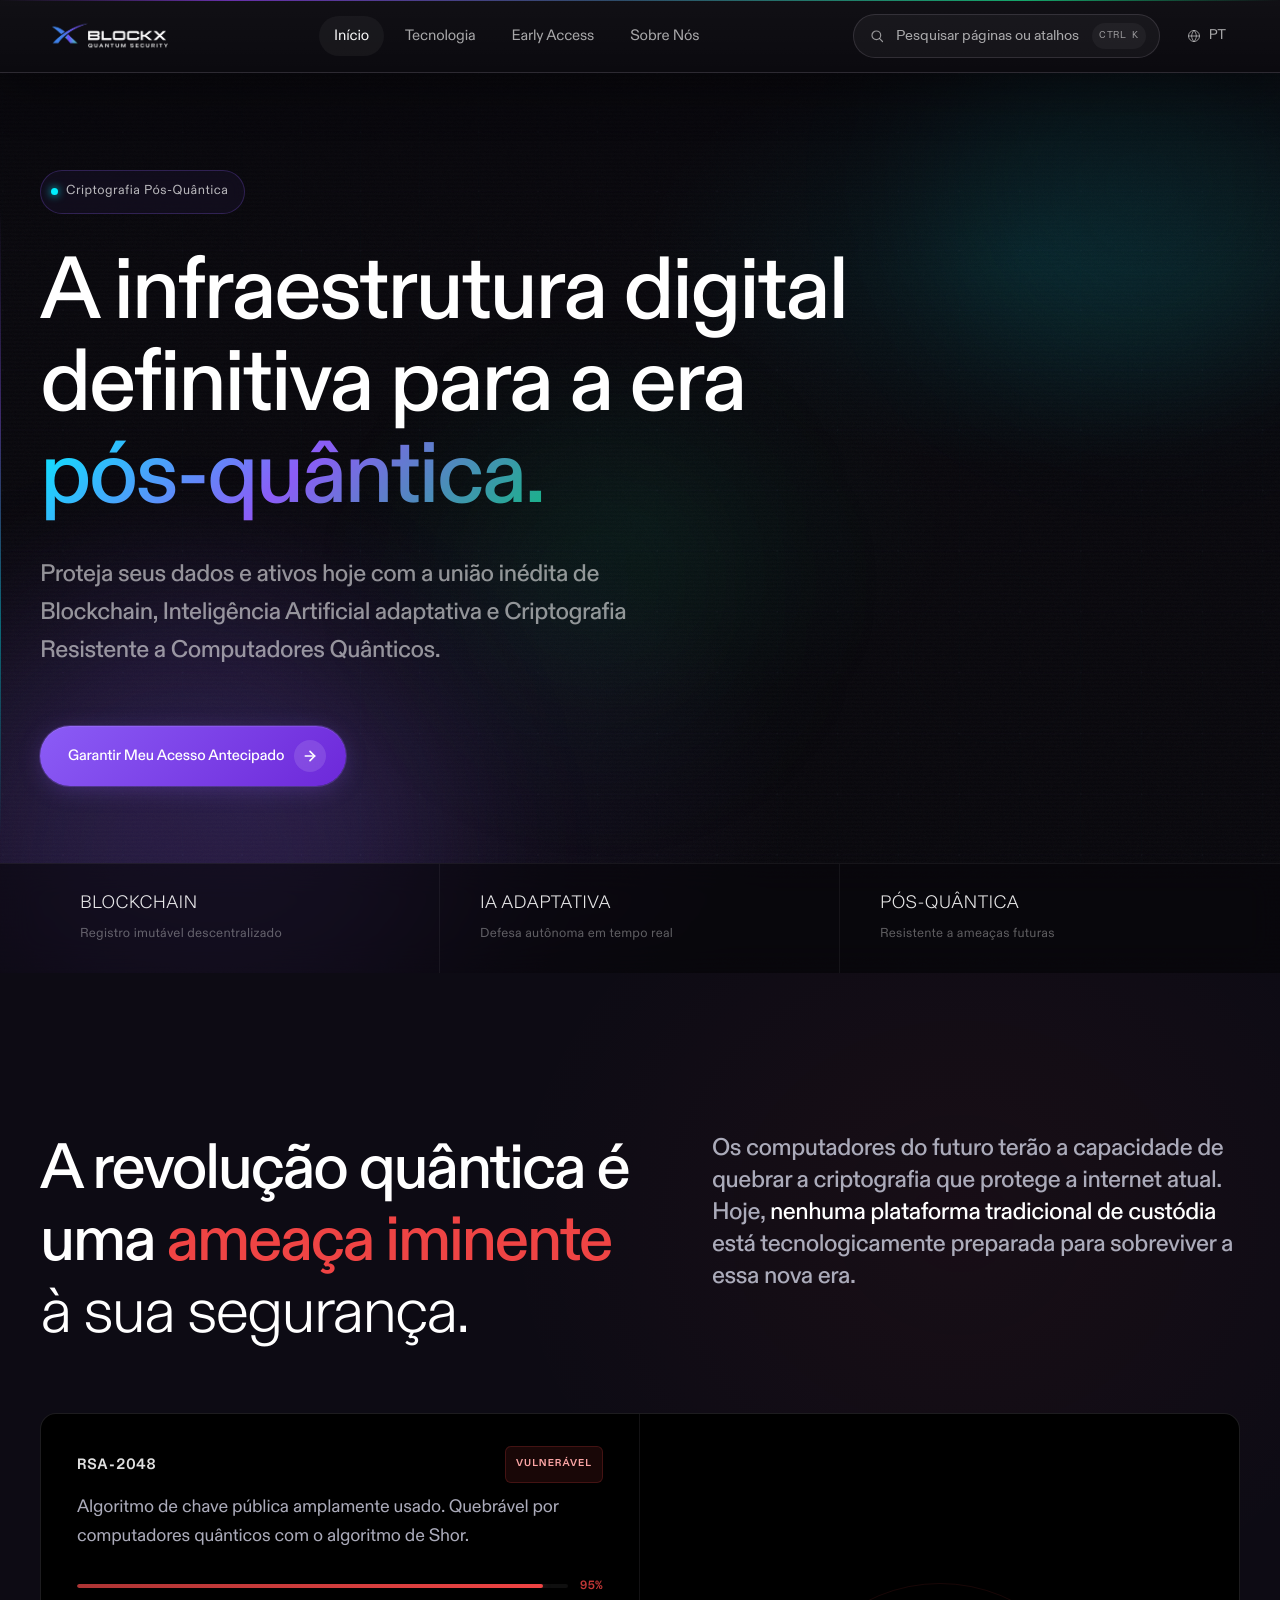
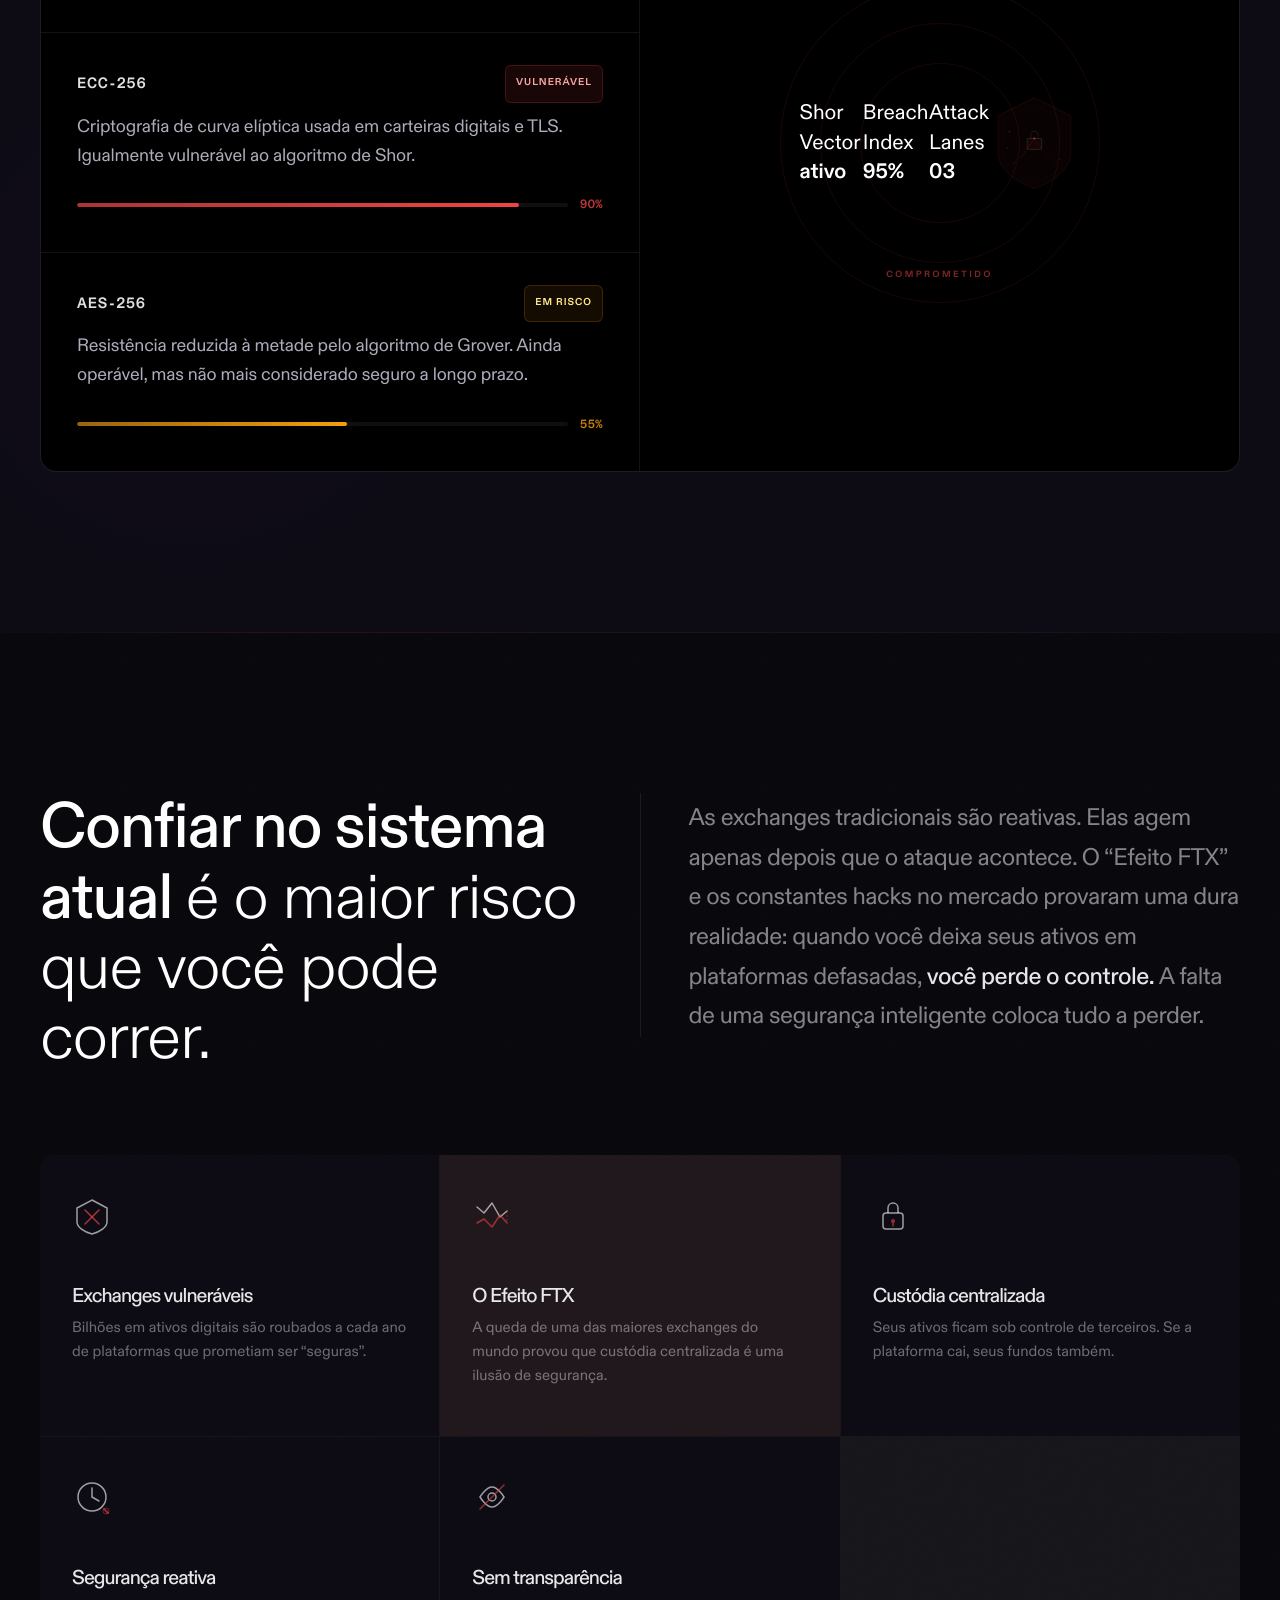
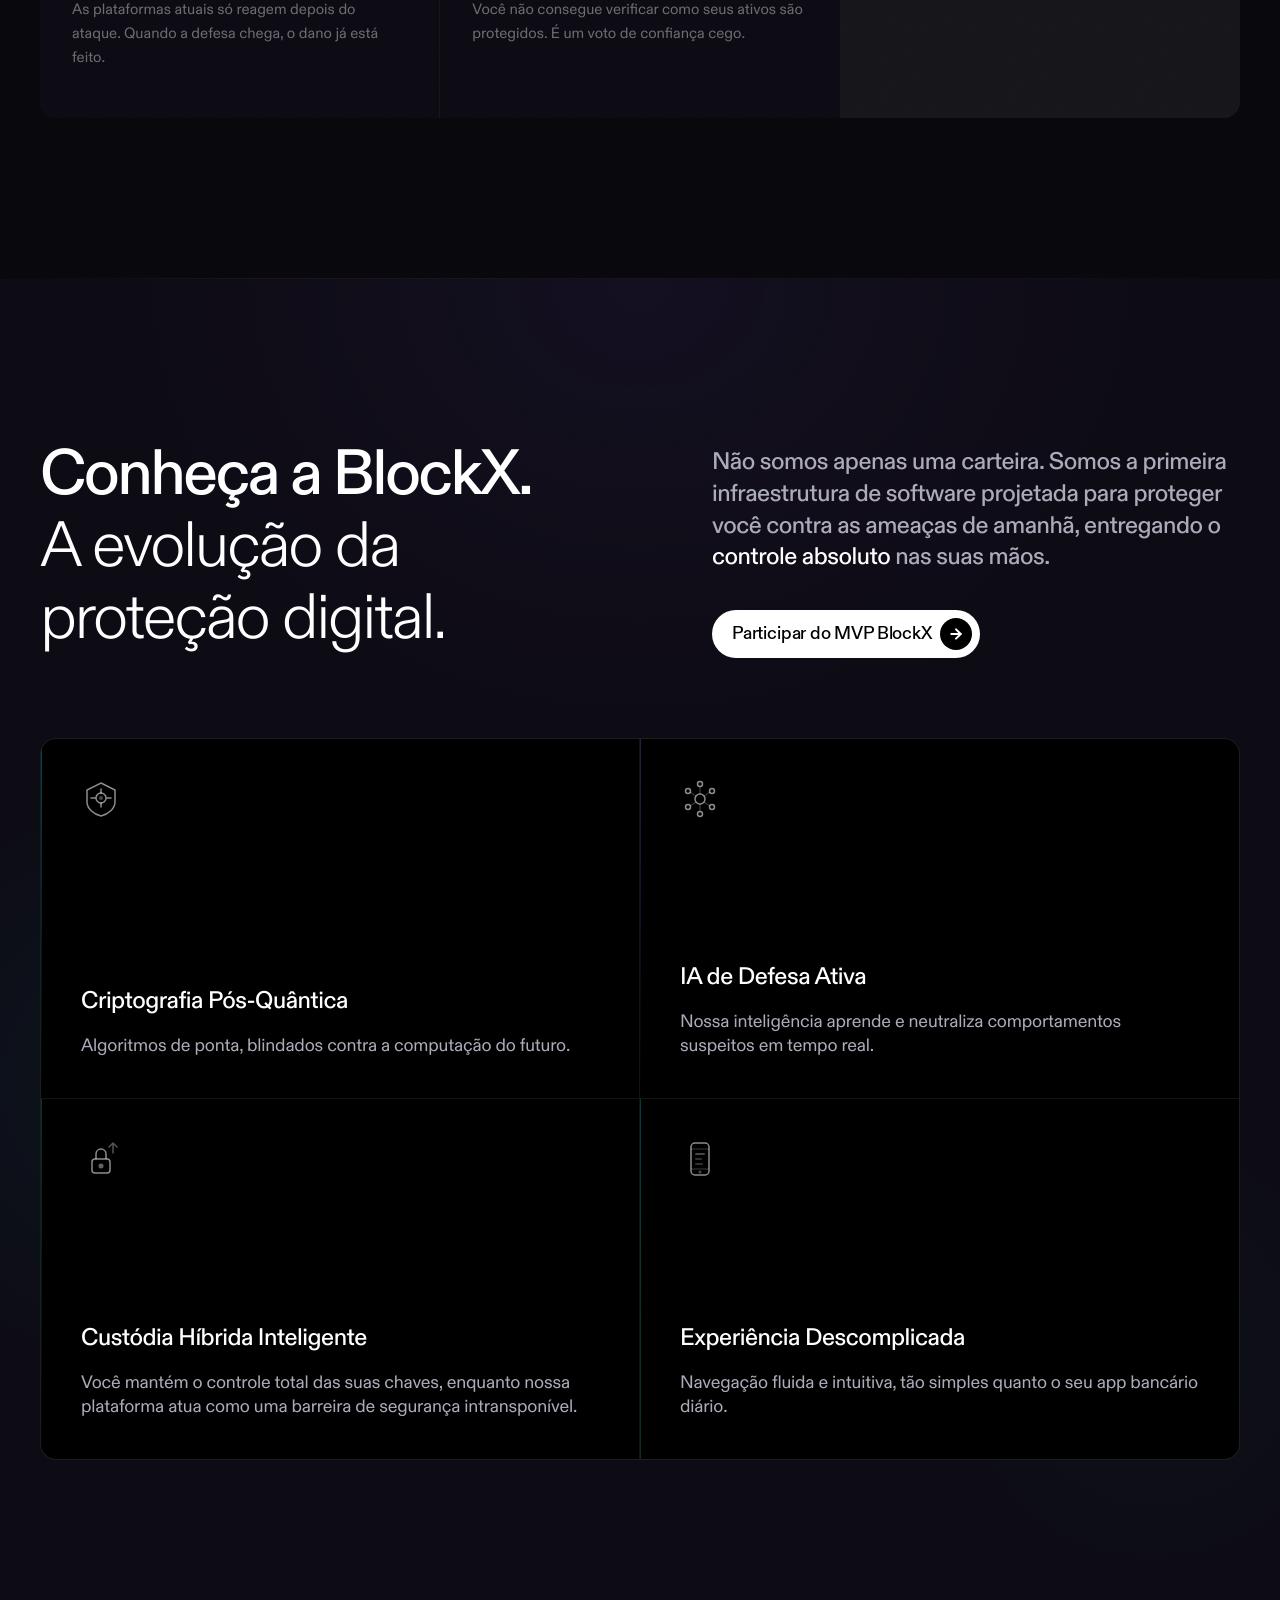
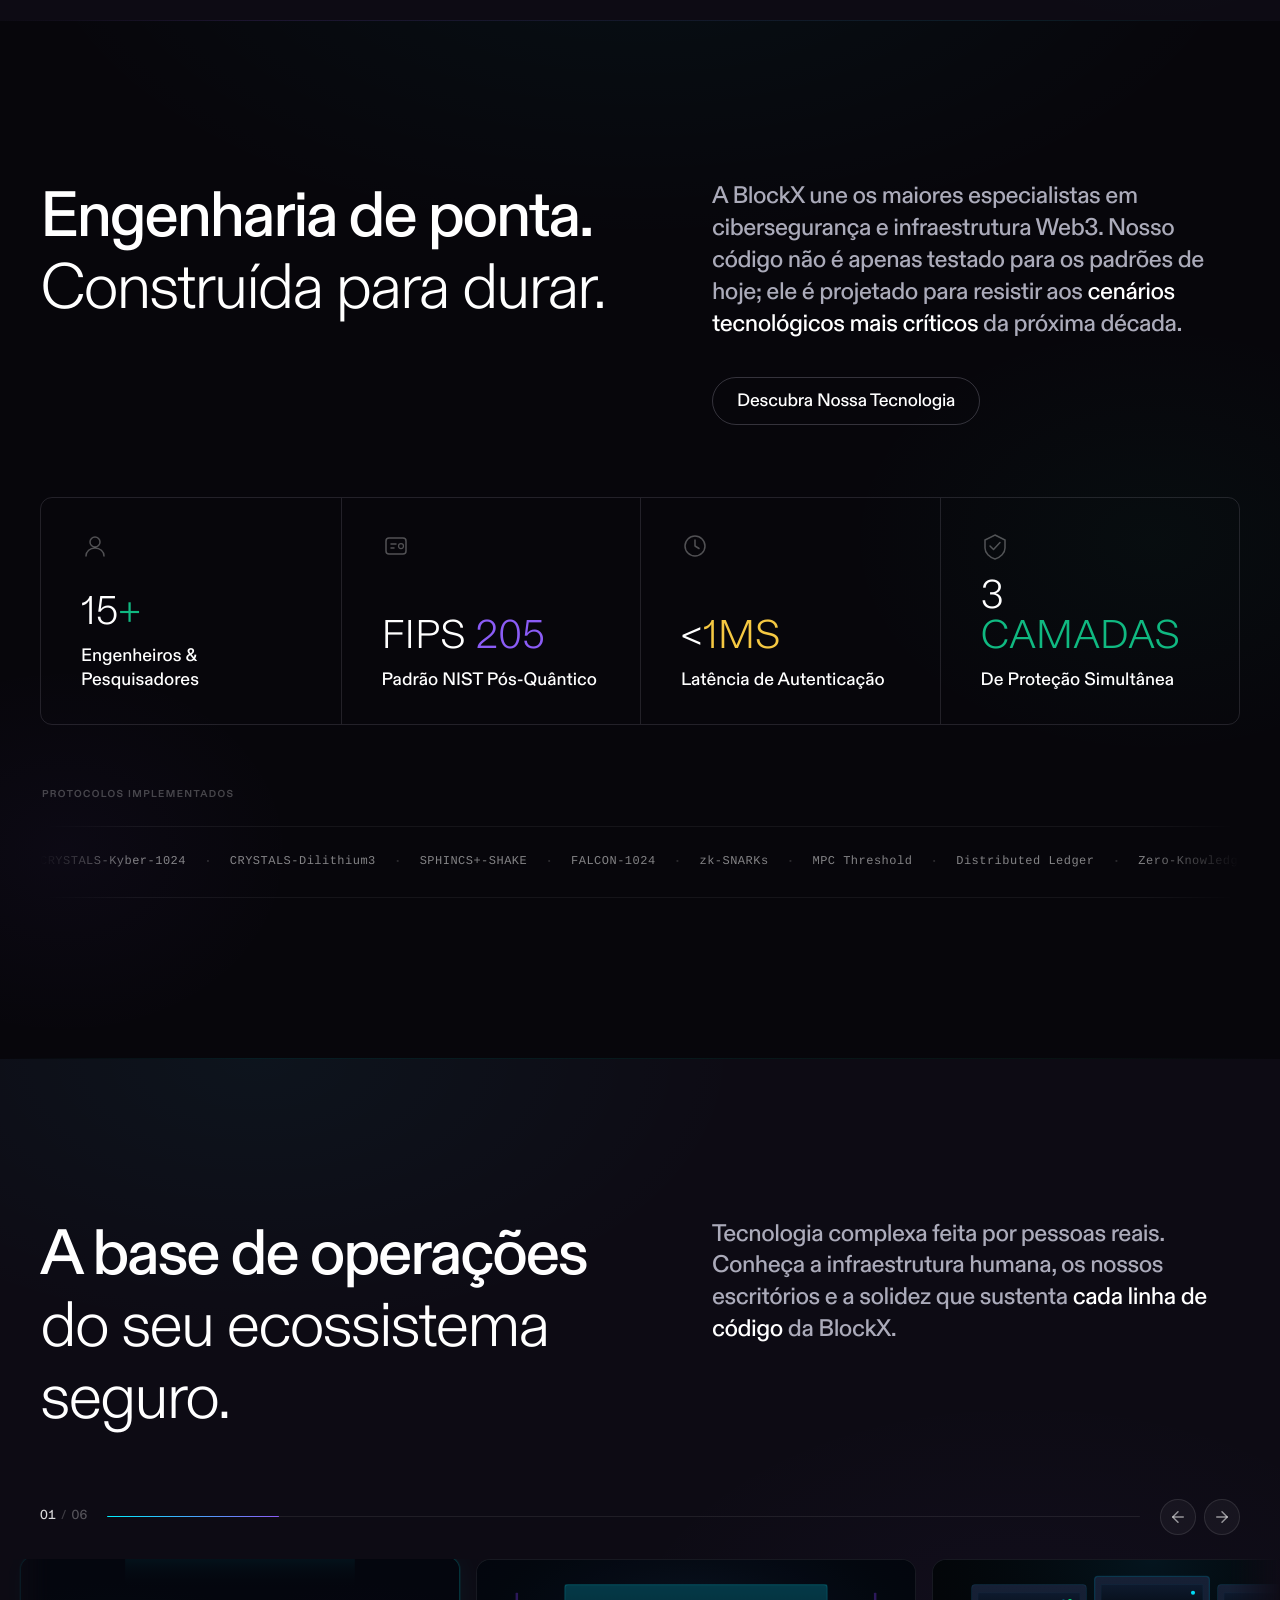
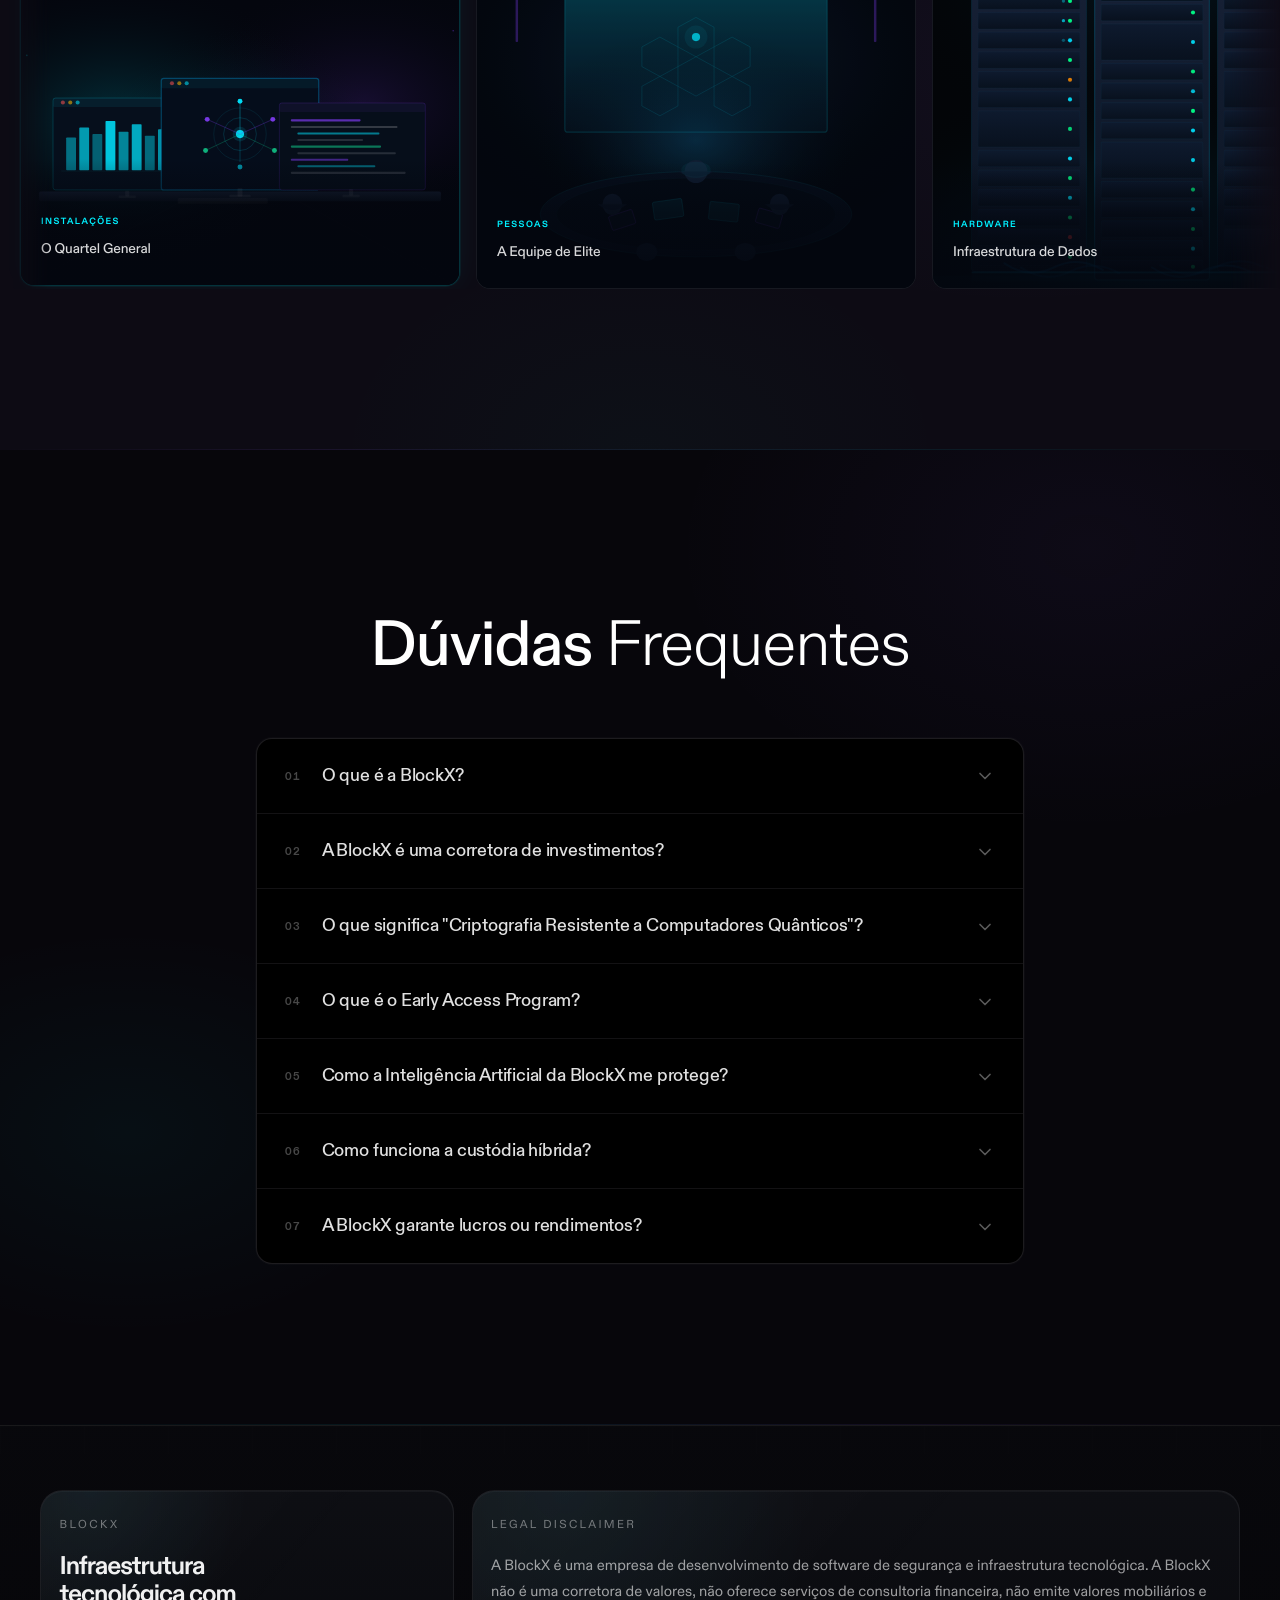
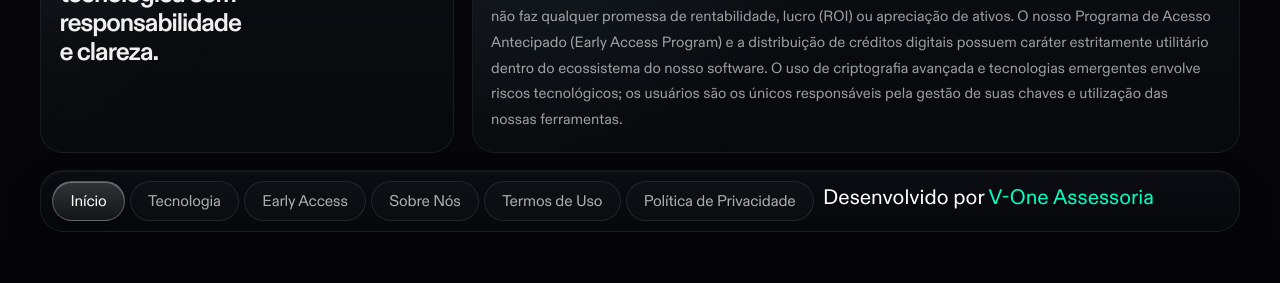
==== commit cf6c53a5: "Replace SVG logos with image assets across multiple HTML files for improved performance and consiste" ====
--- a/index.html
+++ b/index.html
@@ -18,27 +18,7 @@
   <div class="site-header__inner max-w-screen-2xl w-full mx-auto px-5 md:px-8 xl:px-10">
     <a class="site-header__brand" href="index.html#hero" aria-label="BlockX, ir para a página inicial">
       <span class="site-header__brand-mark" aria-hidden="true">
-        <svg viewBox="0 0 32 32" fill="none" xmlns="http://www.w3.org/2000/svg">
-          <defs>
-            <linearGradient id="site-header-logo-a" x1="7" y1="6" x2="24.5" y2="25.5" gradientUnits="userSpaceOnUse">
-              <stop offset="0" stop-color="#9945FF"/>
-              <stop offset="0.55" stop-color="#43B4CA"/>
-              <stop offset="1" stop-color="#19FB9B"/>
-            </linearGradient>
-            <linearGradient id="site-header-logo-b" x1="25" y1="6" x2="8" y2="26" gradientUnits="userSpaceOnUse">
-              <stop offset="0" stop-color="#19FB9B"/>
-              <stop offset="0.48" stop-color="#43B4CA"/>
-              <stop offset="1" stop-color="#9945FF"/>
-            </linearGradient>
-          </defs>
-          <path d="M7 6H14.6L25 26H17.4L7 6Z" fill="url(#site-header-logo-a)"/>
-          <path d="M17.4 6H25L14.6 26H7L17.4 6Z" fill="url(#site-header-logo-b)"/>
-          <circle cx="16" cy="16" r="2.2" fill="#07060B"/>
-        </svg>
-      </span>
-      <span class="site-header__brand-copy">
-        <span class="site-header__brand-name">BlockX</span>
-        <span class="site-header__brand-sub">Quantum Security</span>
+        <img src="assets/imagens/logo-blockx-xdegrade-semfundo.png" alt="" width="2400" height="600" decoding="async"/>
       </span>
     </a>
 
--- a/site-header.css
+++ b/site-header.css
@@ -7,6 +7,9 @@
   --site-header-pill: rgba(255, 255, 255, 0.04);
   --site-header-pill-hover: rgba(255, 255, 255, 0.07);
   --site-header-shadow: 0 18px 48px rgba(0, 0, 0, 0.28);
+  --site-header-accent-cyan: #59e1ff;
+  --site-header-accent-violet: #8f5cff;
+  --site-header-accent-emerald: #47d7ac;
 }
 
 body.is-site-locked {
@@ -93,24 +96,17 @@
 }
 
 .site-header__brand-mark {
-  width: 2.25rem;
-  height: 2.25rem;
+  width: clamp(8.75rem, 11vw, 10.5rem);
+  max-width: 100%;
   display: inline-flex;
   align-items: center;
   justify-content: center;
-  border-radius: 0.9rem;
-  background:
-    linear-gradient(135deg, rgba(153, 69, 255, 0.12), rgba(25, 251, 155, 0.08)),
-    rgba(255, 255, 255, 0.02);
-  border: 1px solid rgba(255, 255, 255, 0.08);
-  box-shadow:
-    inset 0 1px 0 rgba(255, 255, 255, 0.05),
-    0 8px 20px rgba(0, 0, 0, 0.28);
-}
-
-.site-header__brand-mark svg {
-  width: 1.4rem;
-  height: 1.4rem;
+  flex-shrink: 0;
+}
+
+.site-header__brand-mark img {
+  width: 100%;
+  height: auto;
   display: block;
 }
 
@@ -294,7 +290,13 @@
   width: 1rem;
   height: 1.5px;
   border-radius: 999px;
-  background: currentColor;
+  background: linear-gradient(
+    90deg,
+    var(--site-header-accent-cyan) 0%,
+    var(--site-header-accent-violet) 52%,
+    var(--site-header-accent-emerald) 100%
+  );
+  box-shadow: 0 0 10px rgba(89, 225, 255, 0.18);
   transition: transform 180ms ease, opacity 180ms ease;
 }
 
@@ -341,6 +343,7 @@
   width: 100%;
   justify-content: flex-start;
   padding: 0 0.95rem;
+  font-size: 0.96rem;
 }
 
 .site-header__mobile-nav {
@@ -357,6 +360,8 @@
   padding: 0.95rem 1rem;
   border-radius: 1rem;
   text-decoration: none;
+  font-size: 0.96rem;
+  line-height: 1.2;
   touch-action: manipulation;
 }
 
@@ -383,6 +388,7 @@
   border: 1px solid rgba(16, 185, 129, 0.26);
   background: linear-gradient(135deg, rgba(16, 185, 129, 0.16), rgba(0, 240, 255, 0.12));
   color: rgba(255, 255, 255, 0.96);
+  font-size: 0.92rem;
   font-weight: 500;
 }
 
@@ -579,12 +585,20 @@
     --site-header-height: 4.15rem;
   }
 
+  .site-header__inner {
+    justify-content: space-between;
+  }
+
   .site-header__nav,
   .site-header__search,
   .site-header__locale {
     display: none;
   }
 
+  .site-header__actions {
+    margin-left: auto;
+  }
+
   .site-header__toggle {
     display: inline-flex;
   }
@@ -595,16 +609,8 @@
     gap: 0.8rem;
   }
 
-  .site-header__brand-copy {
-    gap: 0.1rem;
-  }
-
-  .site-header__brand-name {
-    font-size: 0.92rem;
-  }
-
-  .site-header__brand-sub {
-    font-size: 0.56rem;
+  .site-header__brand-mark {
+    width: 7.75rem;
   }
 
   .site-palette {
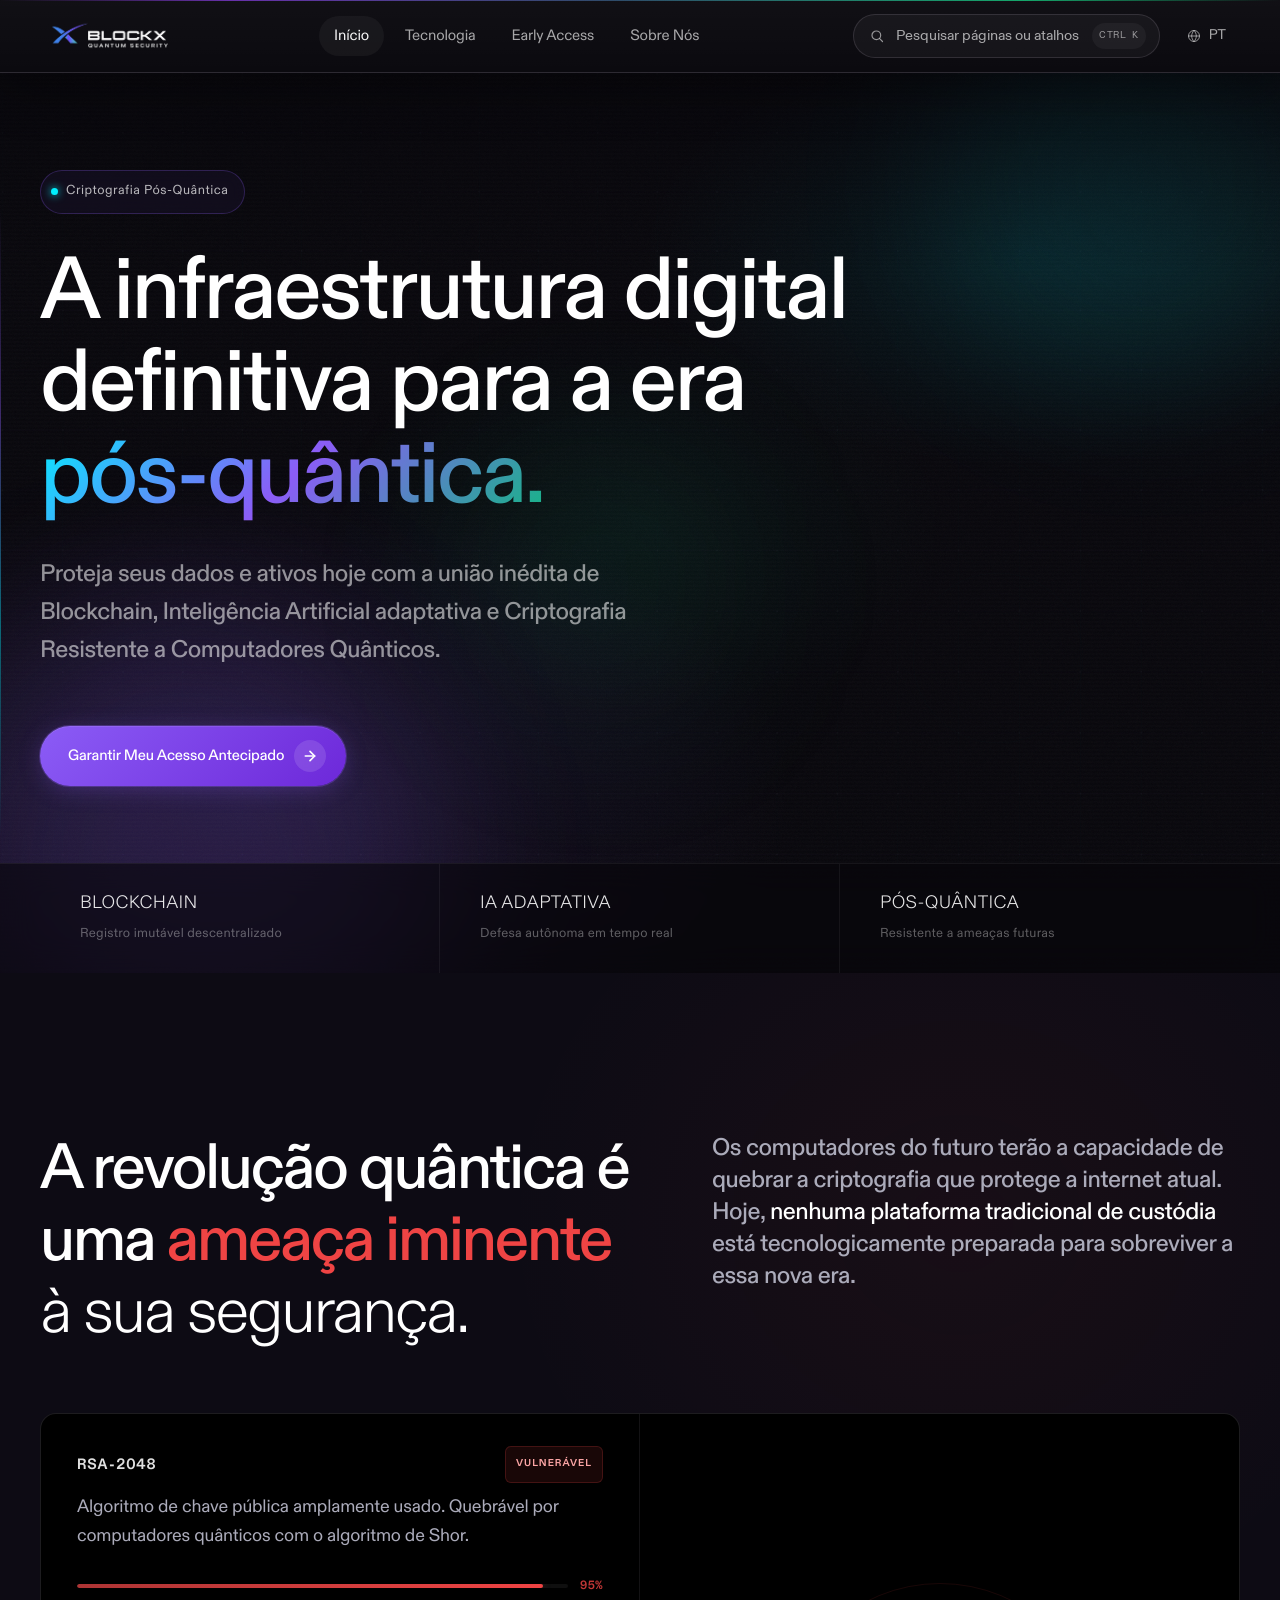
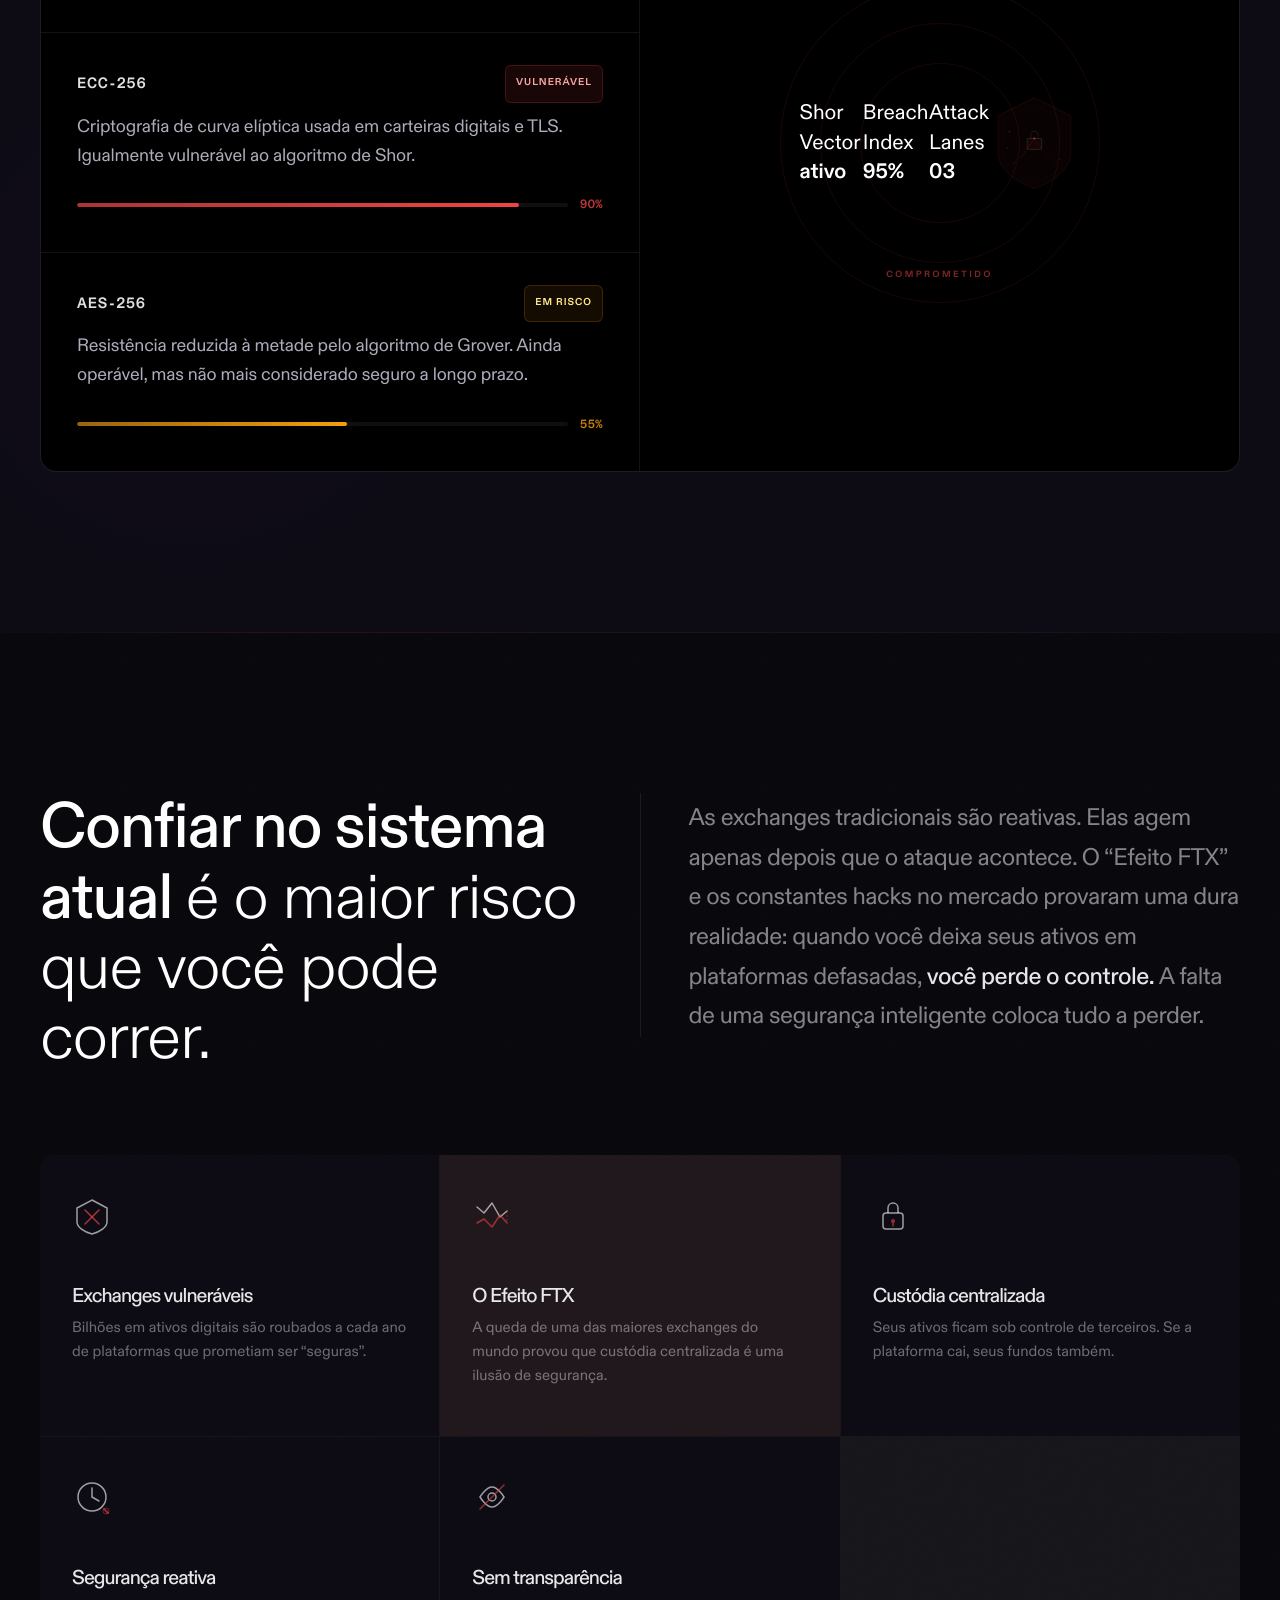
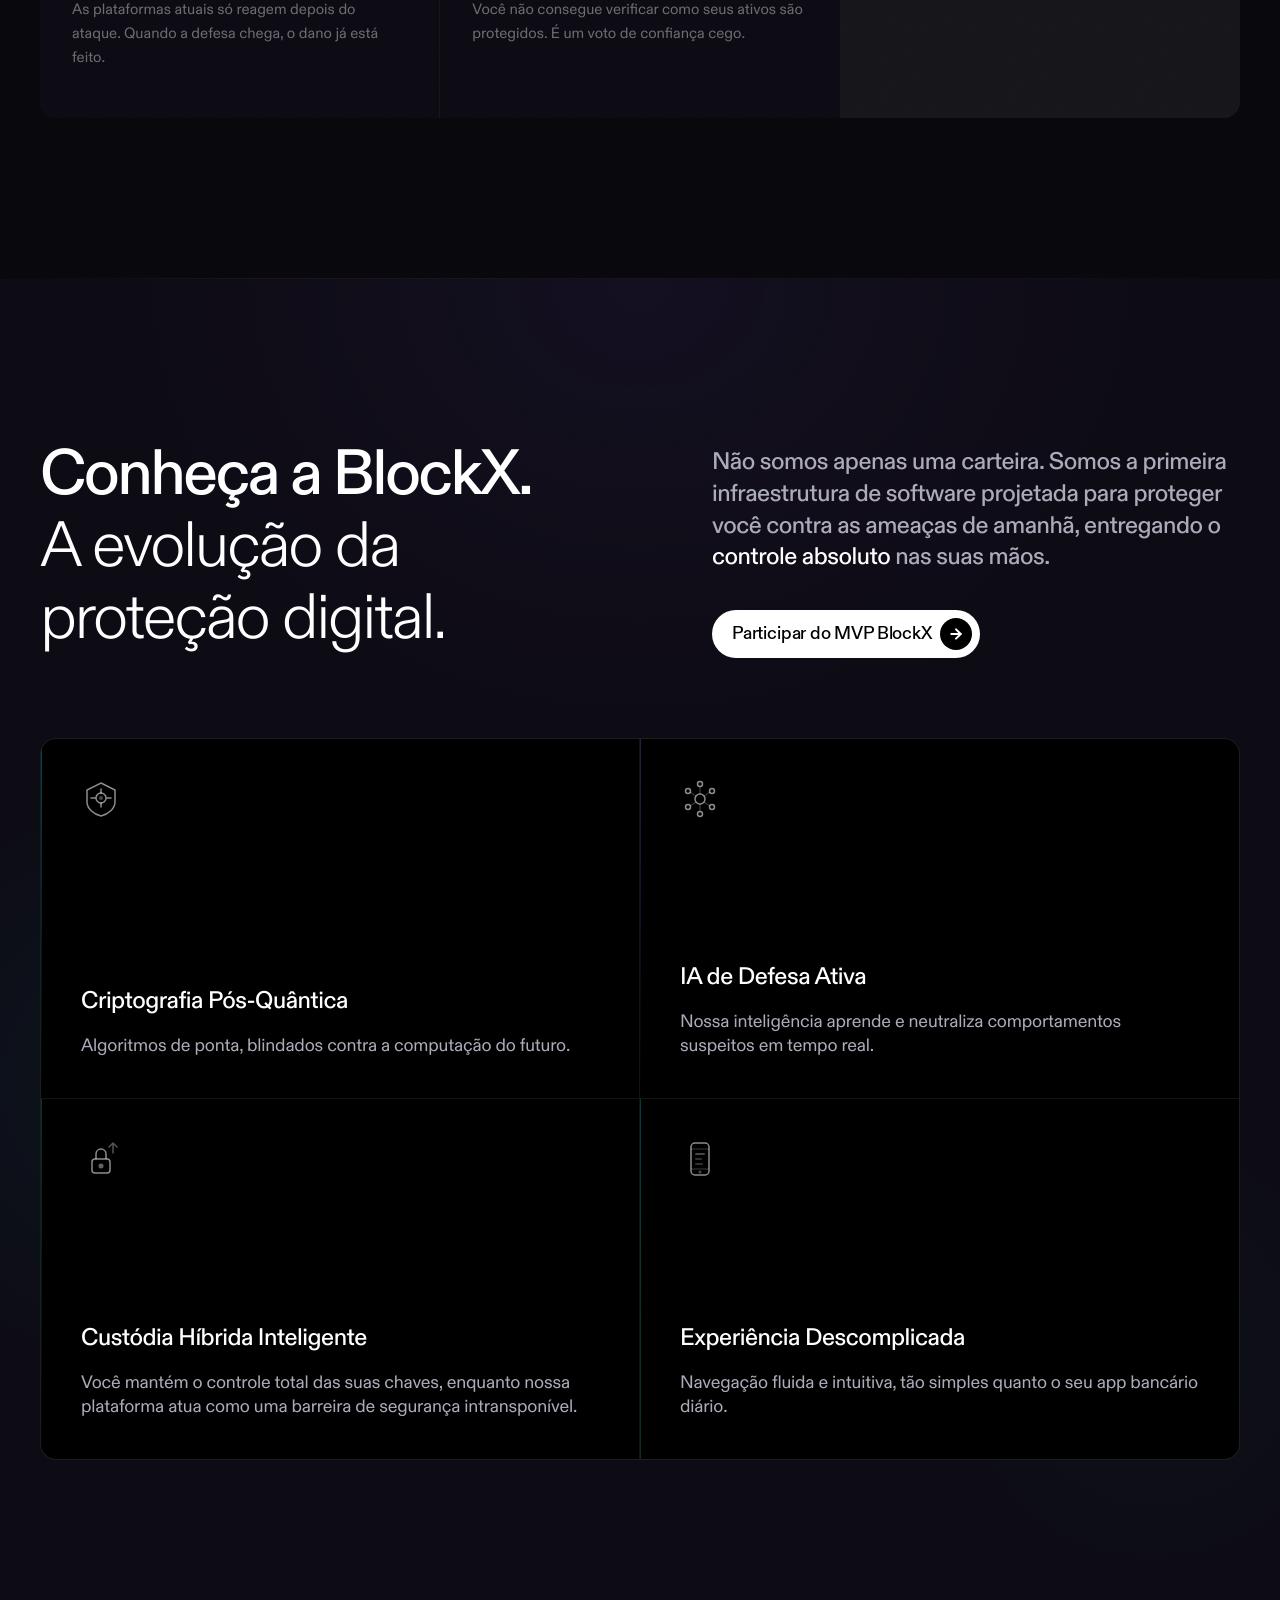
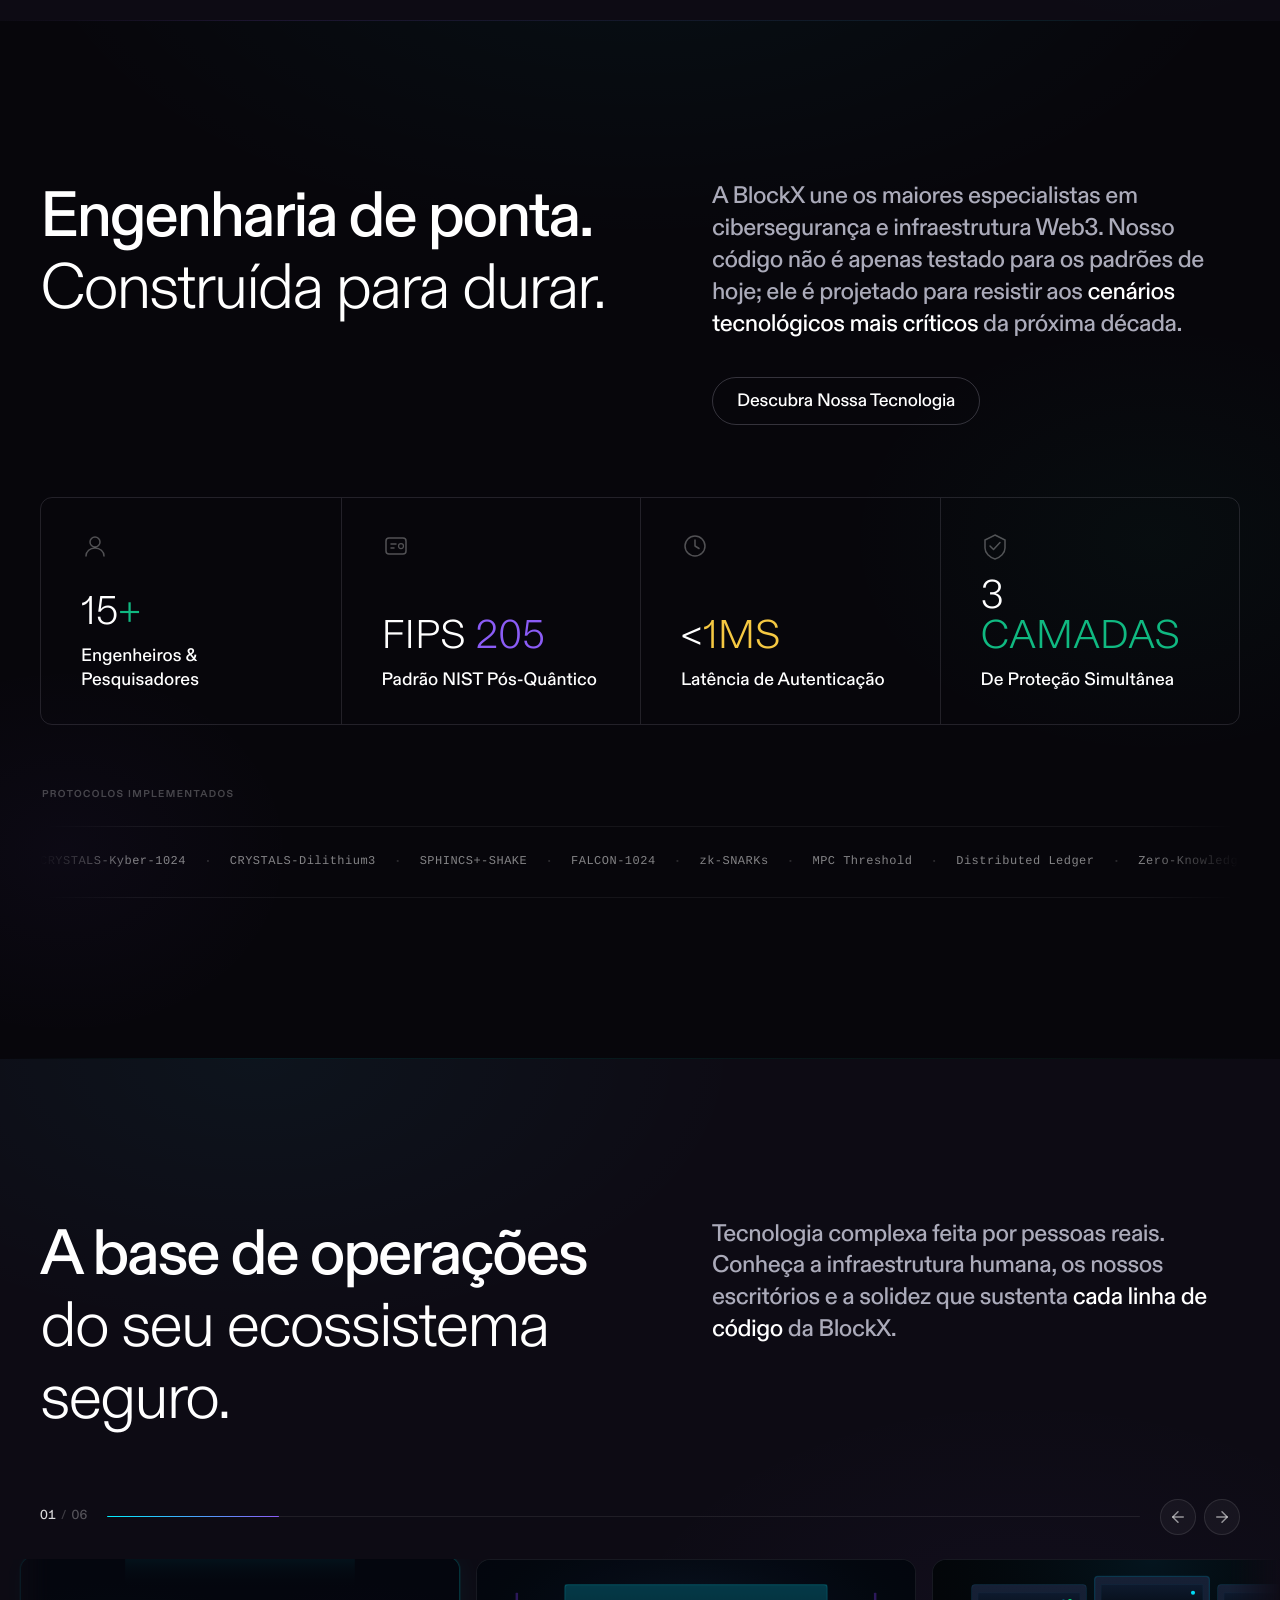
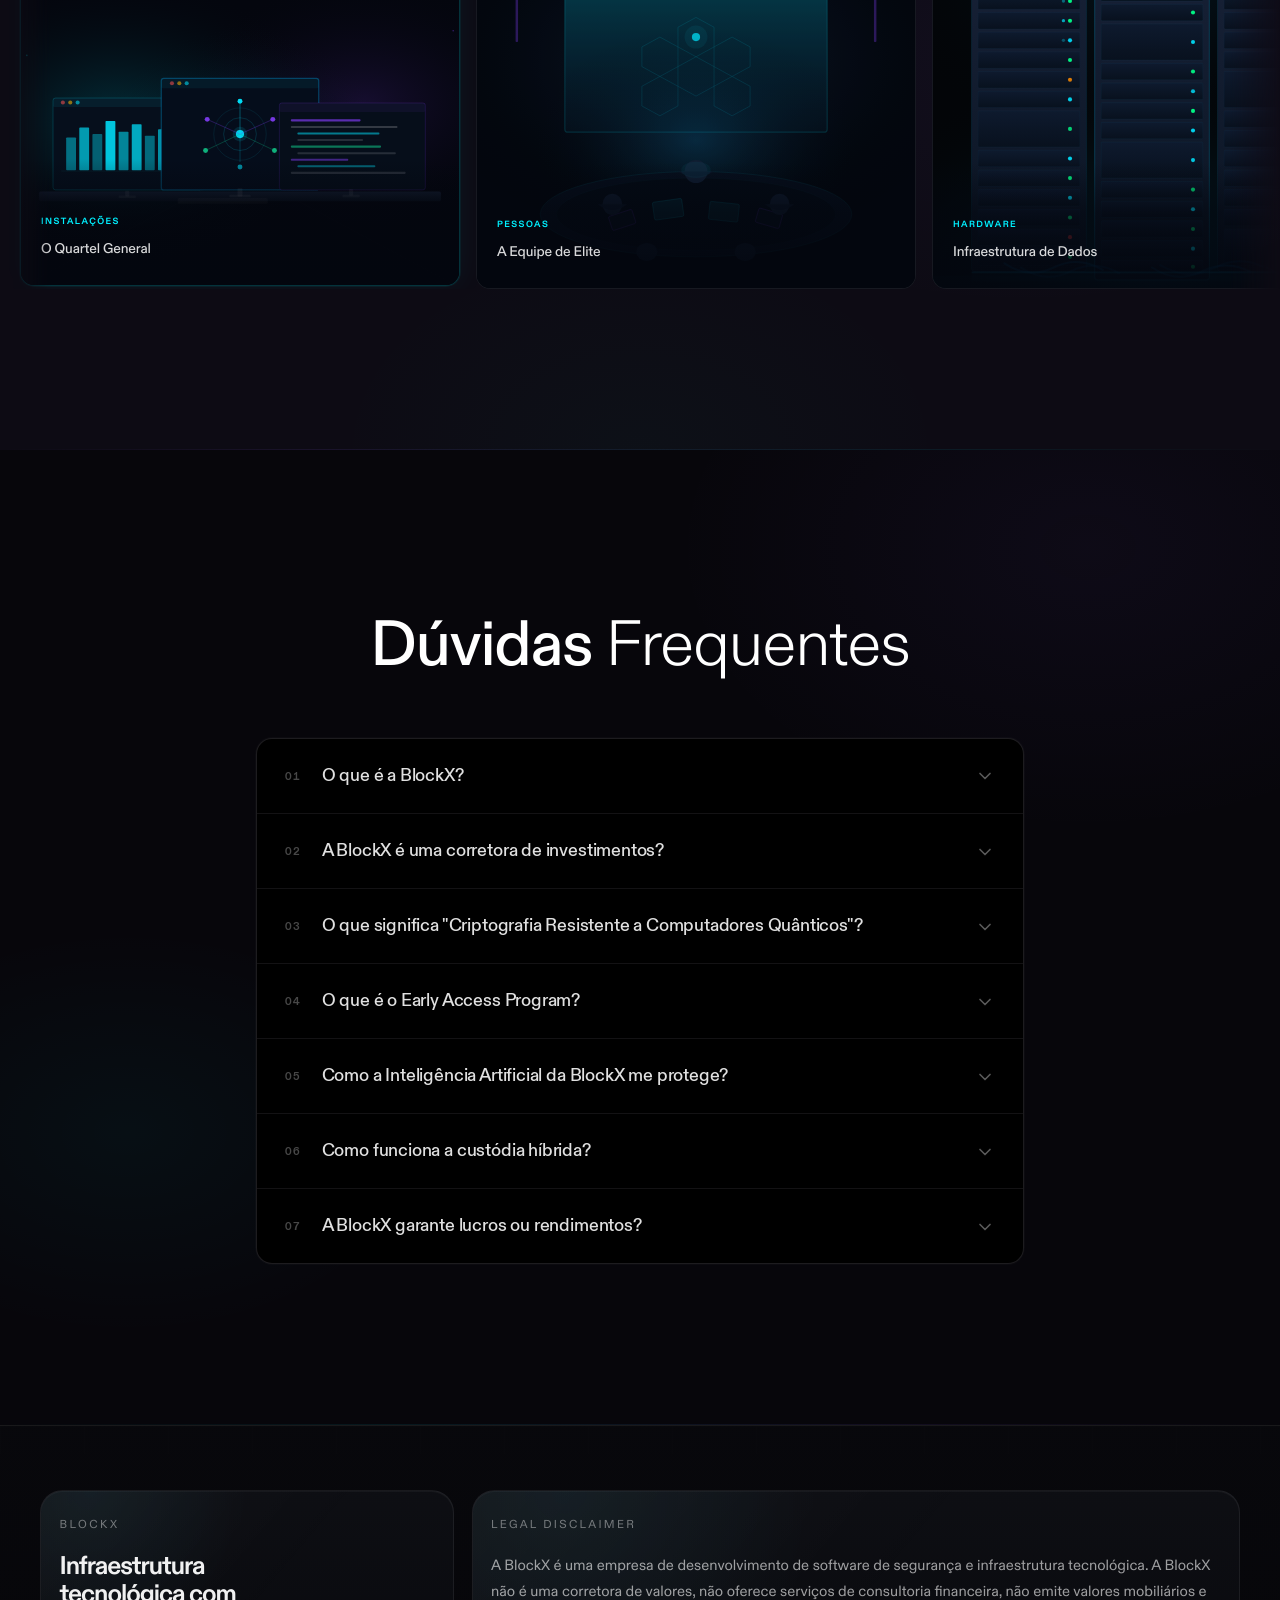
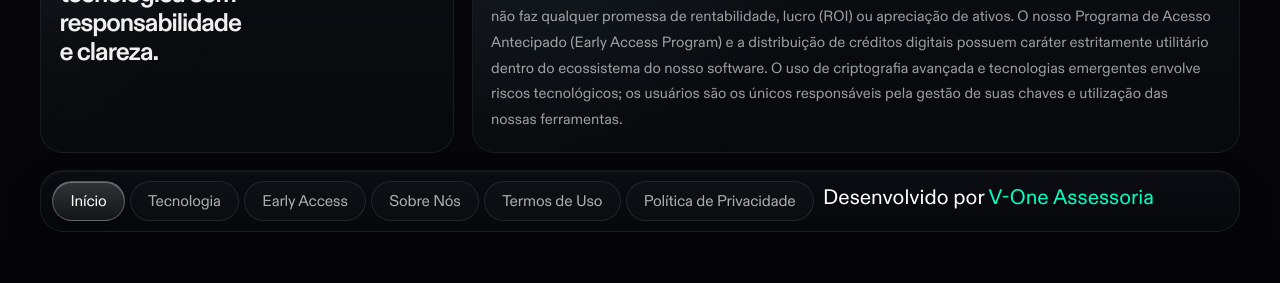
==== commit da06c1fd: "Add favicon link to multiple HTML files and include favicon image asset for consistent branding acro" ====
--- a/index.html
+++ b/index.html
@@ -8,6 +8,7 @@
 <title>Block X — Blockchain e IA para o futuro</title>
 <meta content="A infraestrutura digital definitiva para a era pós-quântica. Blockchain, IA adaptativa e Criptografia Quântica." name="description"/>
 <meta content="#07060b" name="theme-color"/>
+<link rel="icon" type="image/png" href="assets/imagens/logo-blockx-favicon.png"/>
 <link rel="stylesheet" href="styles.css"/>
 <link rel="stylesheet" href="site-header.css"/>
 <script defer src="site-header.js"></script>
